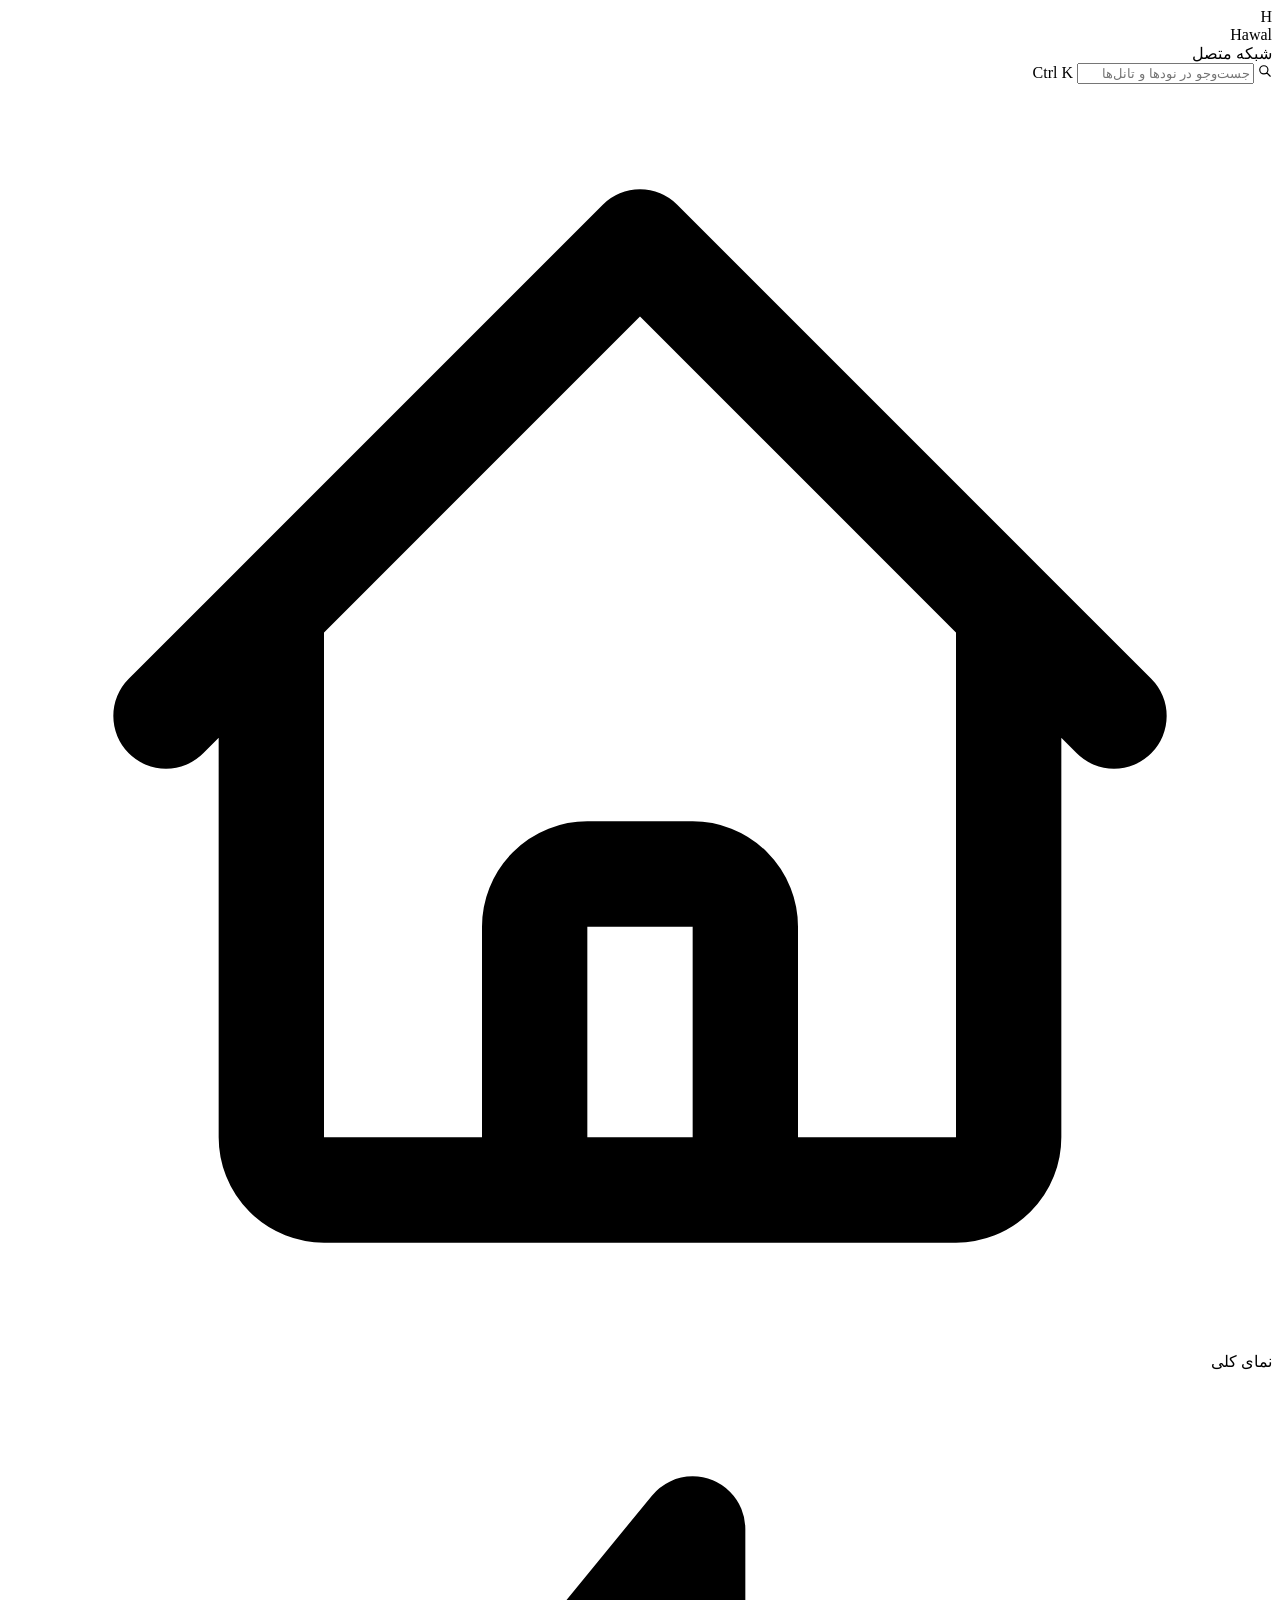
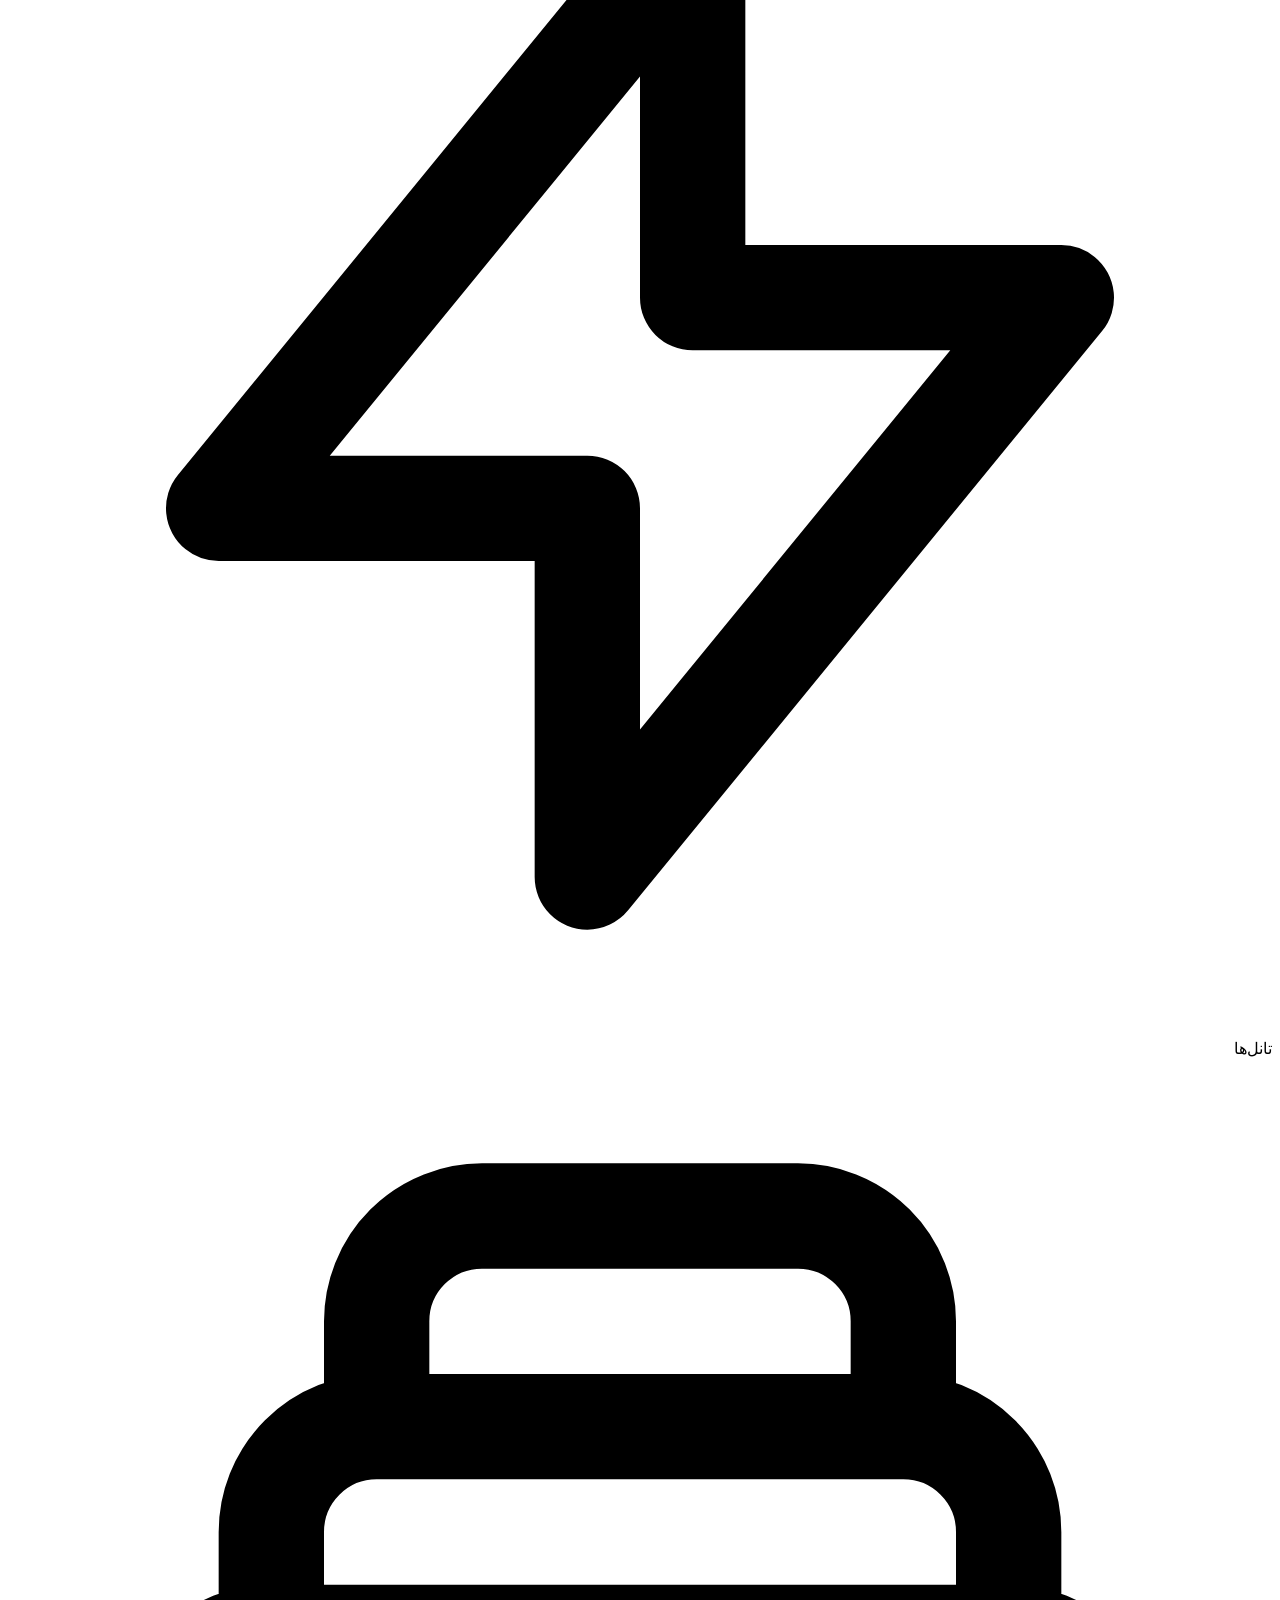
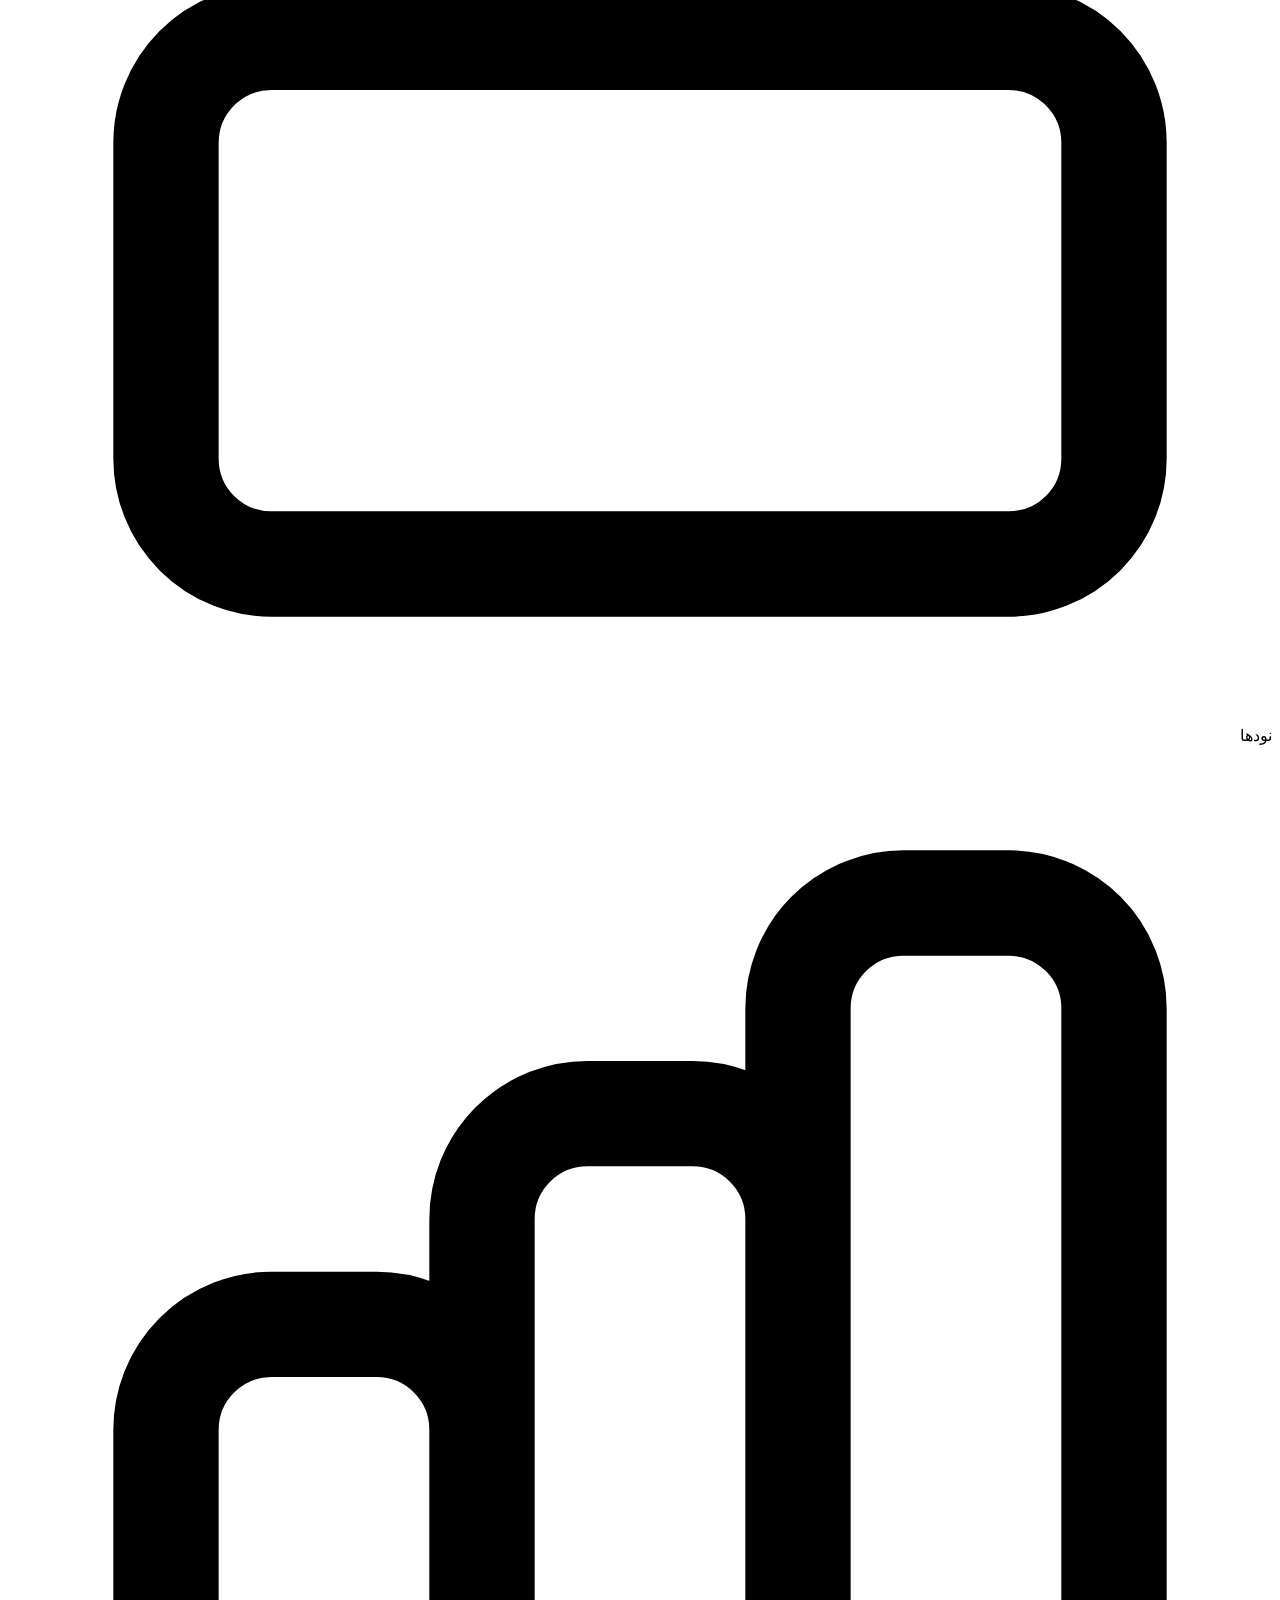
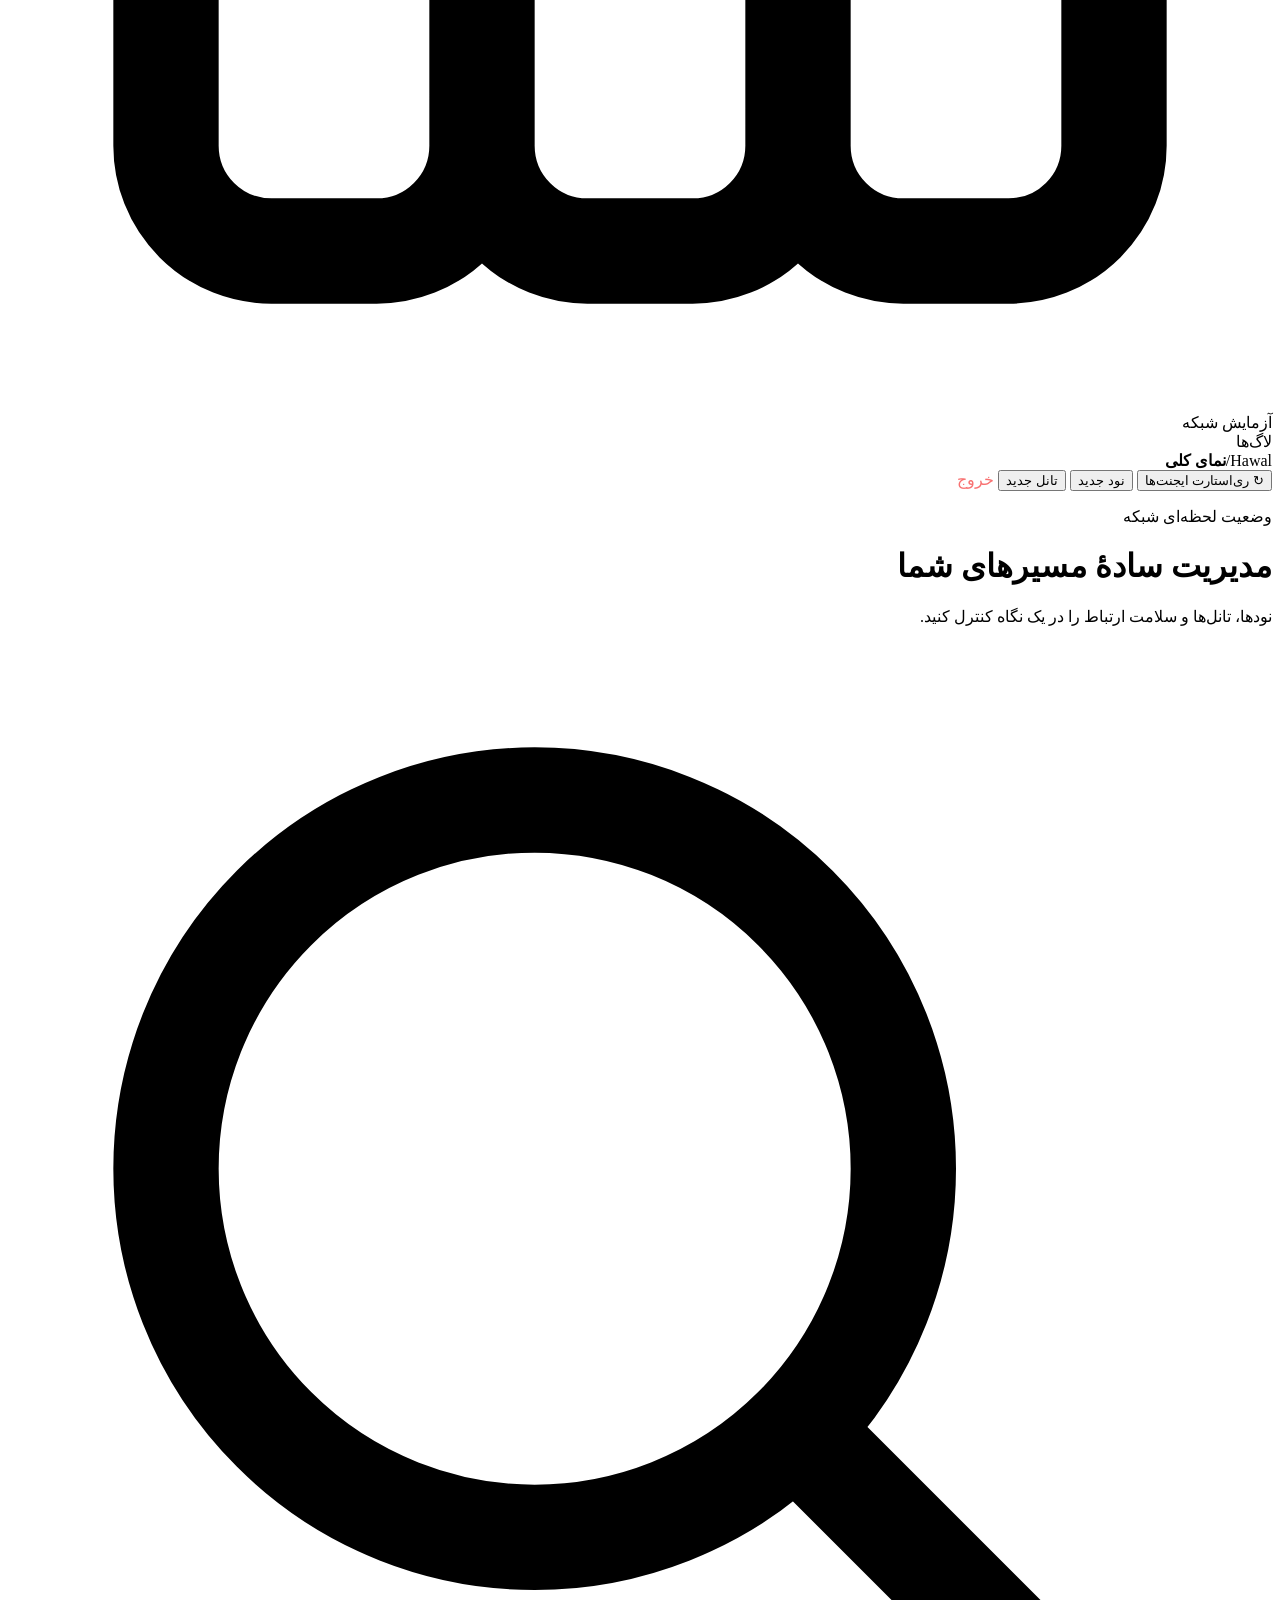
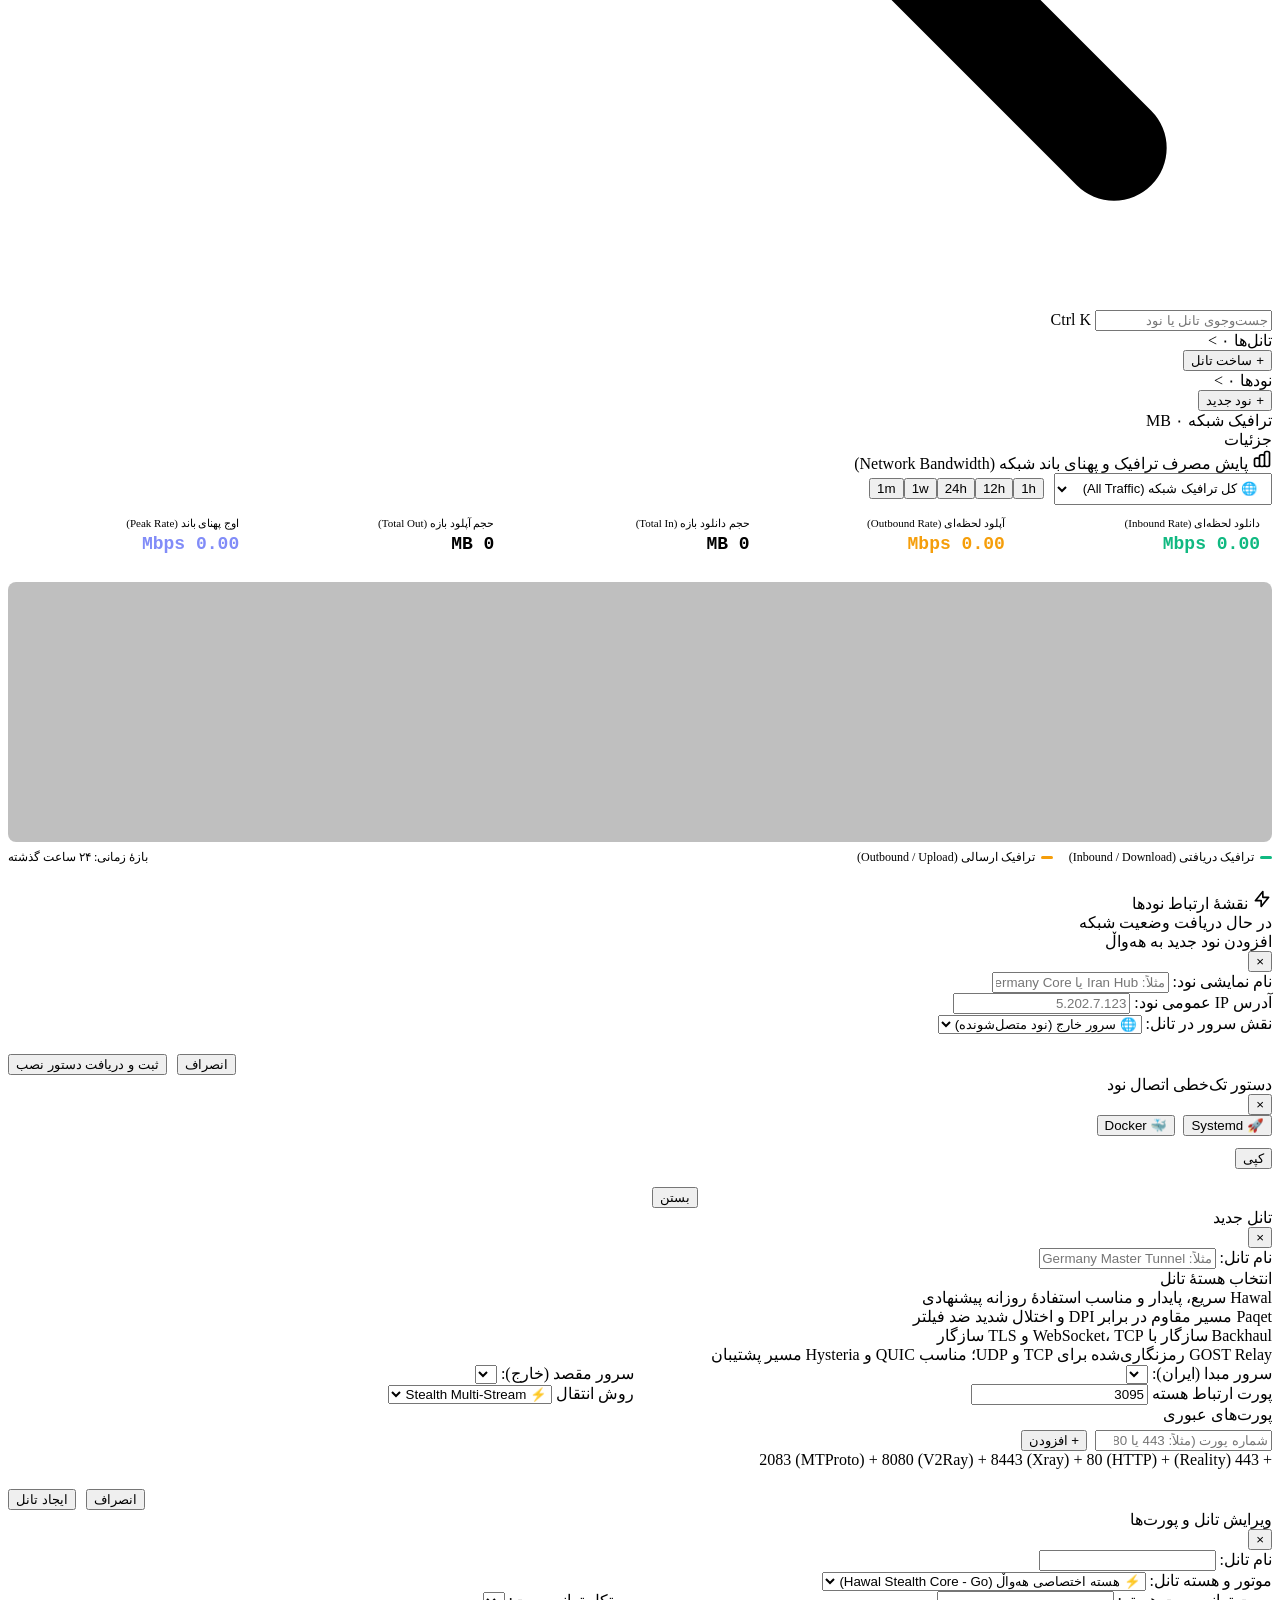
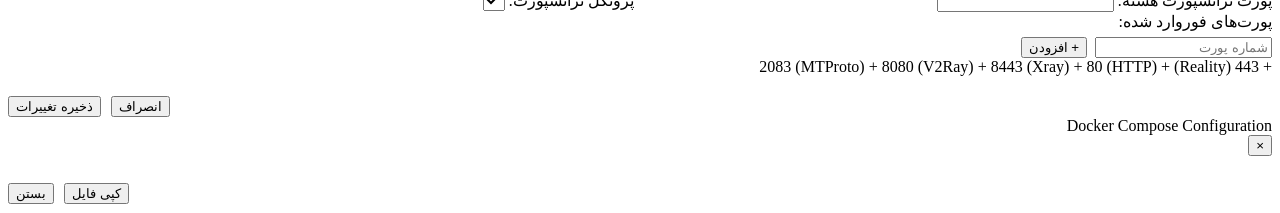
==== app/templates/index.html @ 7105697a "feat(dashboard, agent): real-time network bandwidth analytics and historical traffic charts" ====
<!DOCTYPE html>
<html lang="fa" dir="rtl">
<head>
  <meta charset="UTF-8">
  <meta name="viewport" content="width=device-width, initial-scale=1.0">
  <title>Hawal — مدیریت تانل</title>
  <link rel="stylesheet" href="/static/css/style.css?v=20260902-restart">
  <link rel="icon" href="data:image/svg+xml,<svg xmlns=%22http://www.w3.org/2000/svg%22 viewBox=%220 0 100 100%22><text y=%22.9em%22 font-size=%2290%22>⚡</text></svg>">
</head>
<body>
  <div class="app-container">
    
    <aside class="sidebar">
      <div class="cf-account-header" onclick="switchTab('dashboard')">
        <div class="hawal-mark">H</div>
        <div class="cf-account-info">
          <div class="cf-account-name">Hawal</div>
          <div class="cf-account-role"><span class="status-dot online"></span> شبکه متصل</div>
        </div>
      </div>

      <!-- Quick Search -->
      <div class="cf-search-box-sidebar">
        <div class="cf-search-input-wrapper">
          <svg width="14" height="14" fill="none" stroke="currentColor" viewBox="0 0 24 24"><path stroke-linecap="round" stroke-linejoin="round" stroke-width="2" d="M21 21l-6-6m2-5a7 7 0 11-14 0 7 7 0 0114 0z"></path></svg>
          <input type="text" id="sidebar-search-input" placeholder="جست‌وجو در نودها و تانل‌ها" oninput="handleQuickFilter(this.value)">
          <span class="cf-kbd-badge">Ctrl K</span>
        </div>
      </div>

      <!-- Navigation Tree -->
      <div class="cf-nav-group">
        <div class="cf-nav-item active" id="nav-dashboard" onclick="switchTab('dashboard')">
          <svg fill="none" stroke="currentColor" viewBox="0 0 24 24"><path stroke-linecap="round" stroke-linejoin="round" stroke-width="2" d="M3 12l2-2m0 0l7-7 7 7M5 10v10a1 1 0 001 1h3m10-11l2 2m-2-2v10a1 1 0 01-1 1h-3m-6 0a1 1 0 001-1v-4a1 1 0 011-1h2a1 1 0 011 1v4a1 1 0 001 1m-6 0h6"></path></svg>
          <span>نمای کلی</span>
        </div>

        <div class="cf-nav-item" id="nav-tunnels" onclick="switchTab('tunnels')">
          <svg fill="none" stroke="currentColor" viewBox="0 0 24 24"><path stroke-linecap="round" stroke-linejoin="round" stroke-width="2" d="M13 10V3L4 14h7v7l9-11h-7z"></path></svg>
          <span>تانل‌ها</span>
        </div>

        <div class="cf-nav-item" id="nav-nodes" onclick="switchTab('nodes')">
          <svg fill="none" stroke="currentColor" viewBox="0 0 24 24"><path stroke-linecap="round" stroke-linejoin="round" stroke-width="2" d="M19 11H5m14 0a2 2 0 012 2v6a2 2 0 01-2 2H5a2 2 0 01-2-2v-6a2 2 0 012-2m14 0V9a2 2 0 00-2-2M5 11V9a2 2 0 012-2m0 0V5a2 2 0 012-2h6a2 2 0 012 2v2M7 7h10"></path></svg>
          <span>نودها</span>
        </div>

        <div class="cf-nav-item" id="nav-ping" onclick="switchTab('ping')">
          <svg fill="none" stroke="currentColor" viewBox="0 0 24 24"><path stroke-linecap="round" stroke-linejoin="round" stroke-width="2" d="M9 19v-6a2 2 0 00-2-2H5a2 2 0 00-2 2v6a2 2 0 002 2h2a2 2 0 002-2zm0 0V9a2 2 0 012-2h2a2 2 0 012 2v10m-6 0a2 2 0 002 2h2a2 2 0 002-2m0 0V5a2 2 0 012-2h2a2 2 0 012 2v14a2 2 0 01-2 2h-2a2 2 0 01-2-2z"></path></svg>
          <span>آزمایش شبکه</span>
        </div>
        <div class="cf-nav-item" id="nav-logs" onclick="switchTab('logs'); loadLogs();">
          <span>لاگ‌ها</span>
        </div>
      </div>
    </aside>

    <!-- -----------------------------------------------------------
         MAIN CONTENT AREA
    ------------------------------------------------------------ -->
    <main class="main-content">
      
      <header class="cf-topbar">
        <div class="cf-topbar-left" id="cf-breadcrumbs">
          <span>Hawal</span><span>/</span><span style="color: var(--cf-text-primary); font-weight: 700;">نمای کلی</span>
        </div>

        <div class="cf-topbar-right">
          <button class="btn btn-secondary btn-sm" onclick="restartAllAgents()" title="ری‌استارت همهٔ ایجنت‌ها و تانل‌ها">↻ ری‌استارت ایجنت‌ها</button>
          <button class="btn btn-secondary btn-sm" onclick="openAddNodeModal()">نود جدید</button>
          <button class="btn btn-primary btn-sm" onclick="openAddTunnelModal()">تانل جدید</button>
          <a href="/logout" class="btn btn-secondary btn-sm" style="text-decoration: none; color: #f87171;" title="خروج از حساب">خروج</a>
        </div>
      </header>

      <div id="tab-dashboard" class="tab-content">
        <div class="cf-body-container">
          <div class="cf-hero-section">
            <div>
              <p class="eyebrow">وضعیت لحظه‌ای شبکه</p>
              <h1 class="cf-hero-title">مدیریت سادهٔ مسیرهای شما</h1>
              <p class="cf-hero-copy">نودها، تانل‌ها و سلامت ارتباط را در یک نگاه کنترل کنید.</p>
            </div>
            <div class="cf-main-search-container">
              <svg class="cf-search-icon-inside" fill="none" stroke="currentColor" viewBox="0 0 24 24"><path stroke-linecap="round" stroke-linejoin="round" stroke-width="2" d="M21 21l-6-6m2-5a7 7 0 11-14 0 7 7 0 0114 0z"></path></svg>
              <input type="text" class="cf-main-search-input" id="cf-home-search-input" placeholder="جست‌وجوی تانل یا نود" oninput="handleQuickFilter(this.value)">
              <span class="cf-kbd-badge cf-search-kbd-inside">Ctrl K</span>
            </div>
          </div>

          <div class="cf-columns-grid">
            
            <!-- Column 1: Tunnels -->
            <div class="cf-column-card">
              <div class="cf-column-header">
                <div class="cf-column-title-group">
                  <span>تانل‌ها</span>
                  <span class="cf-counter-badge" id="col-count-tunnels">۰</span>
                  <span class="cf-column-action-link" onclick="switchTab('tunnels')">&gt;</span>
                </div>
                <button class="btn btn-primary btn-sm" onclick="openAddTunnelModal()">+ ساخت تانل</button>
              </div>
              <div class="cf-asset-list" id="cf-col-tunnels-list">
                <!-- Dynamic Tunnel Rows -->
              </div>
            </div>

            <!-- Column 2: Nodes & Edges -->
            <div class="cf-column-card">
              <div class="cf-column-header">
                <div class="cf-column-title-group">
                  <span>نودها</span>
                  <span class="cf-counter-badge" id="col-count-nodes">۰</span>
                  <span class="cf-column-action-link" onclick="switchTab('nodes')">&gt;</span>
                </div>
                <button class="btn btn-secondary btn-sm" onclick="openAddNodeModal()">+ نود جدید</button>
              </div>
              <div class="cf-asset-list" id="cf-col-nodes-list">
                <!-- Dynamic Node Rows -->
              </div>
            </div>

            <!-- Column 3: Recents & Traffic Metrics -->
            <div class="cf-column-card">
              <div class="cf-column-header">
                <div class="cf-column-title-group">
                  <span>ترافیک شبکه</span>
                  <span class="cf-counter-badge" id="col-total-traffic">۰ MB</span>
                </div>
                <span class="cf-column-action-link" onclick="switchTab('ping')">جزئیات</span>
              </div>
              <div class="cf-asset-list" id="cf-col-analytics-list">
                <!-- Dynamic Analytics Rows -->
              </div>
            </div>

          <!-- Datacenter Bandwidth & Traffic Analytics -->
          <div class="cf-card" style="margin-bottom: 24px;">
            <div class="cf-card-header" style="flex-wrap: wrap; gap: 12px;">
              <div class="cf-card-title">
                <svg width="20" height="20" fill="none" stroke="currentColor" viewBox="0 0 24 24"><path stroke-linecap="round" stroke-linejoin="round" stroke-width="2" d="M9 19v-6a2 2 0 00-2-2H5a2 2 0 00-2 2v6a2 2 0 002 2h2a2 2 0 002-2zm0 0V9a2 2 0 012-2h2a2 2 0 012 2v10m-6 0a2 2 0 002 2h2a2 2 0 002-2m0 0V5a2 2 0 012-2h2a2 2 0 012 2v14a2 2 0 01-2 2h-2a2 2 0 01-2-2z"></path></svg>
                <span>پایش مصرف ترافیک و پهنای باند شبکه (Network Bandwidth)</span>
              </div>
              <div style="display: flex; gap: 8px; align-items: center; flex-wrap: wrap;">
                <!-- Target Filter -->
                <select id="traffic-target-select" class="form-control" style="width: auto; padding: 4px 10px; font-size: 13px; height: 32px;" onchange="loadBandwidthMetrics()">
                  <option value="all:all">🌐 کل ترافیک شبکه (All Traffic)</option>
                </select>
                <!-- Time Range Tabs -->
                <div class="btn-group" id="traffic-range-buttons" style="display: flex; background: var(--cf-bg-surface-2, rgba(255,255,255,0.06)); border-radius: 6px; padding: 2px;">
                  <button class="btn btn-sm btn-range" data-range="1h" onclick="changeBandwidthRange('1h')">1h</button>
                  <button class="btn btn-sm btn-range" data-range="12h" onclick="changeBandwidthRange('12h')">12h</button>
                  <button class="btn btn-sm btn-range active" data-range="24h" onclick="changeBandwidthRange('24h')">24h</button>
                  <button class="btn btn-sm btn-range" data-range="7d" onclick="changeBandwidthRange('7d')">1w</button>
                  <button class="btn btn-sm btn-range" data-range="30d" onclick="changeBandwidthRange('30d')">1m</button>
                </div>
              </div>
            </div>

            <!-- Metric Summary Stats Cards -->
            <div style="display: grid; grid-template-columns: repeat(auto-fit, minmax(160px, 1fr)); gap: 12px; margin-bottom: 16px;">
              <div class="metric-card" style="background: rgba(255, 255, 255, 0.03); border-radius: 8px; padding: 12px; border: 1px solid var(--cf-border);">
                <div style="font-size: 11px; color: var(--cf-text-muted);">دانلود لحظه‌ای (Inbound Rate)</div>
                <div id="stat-curr-rate-in" style="font-size: 18px; font-weight: 700; color: #10b981; font-family: 'JetBrains Mono', monospace; margin-top: 4px;">0.00 Mbps</div>
              </div>
              <div class="metric-card" style="background: rgba(255, 255, 255, 0.03); border-radius: 8px; padding: 12px; border: 1px solid var(--cf-border);">
                <div style="font-size: 11px; color: var(--cf-text-muted);">آپلود لحظه‌ای (Outbound Rate)</div>
                <div id="stat-curr-rate-out" style="font-size: 18px; font-weight: 700; color: #f59e0b; font-family: 'JetBrains Mono', monospace; margin-top: 4px;">0.00 Mbps</div>
              </div>
              <div class="metric-card" style="background: rgba(255, 255, 255, 0.03); border-radius: 8px; padding: 12px; border: 1px solid var(--cf-border);">
                <div style="font-size: 11px; color: var(--cf-text-muted);">حجم دانلود بازه (Total In)</div>
                <div id="stat-total-in" style="font-size: 18px; font-weight: 700; color: var(--cf-text-primary); font-family: 'JetBrains Mono', monospace; margin-top: 4px;">0 MB</div>
              </div>
              <div class="metric-card" style="background: rgba(255, 255, 255, 0.03); border-radius: 8px; padding: 12px; border: 1px solid var(--cf-border);">
                <div style="font-size: 11px; color: var(--cf-text-muted);">حجم آپلود بازه (Total Out)</div>
                <div id="stat-total-out" style="font-size: 18px; font-weight: 700; color: var(--cf-text-primary); font-family: 'JetBrains Mono', monospace; margin-top: 4px;">0 MB</div>
              </div>
              <div class="metric-card" style="background: rgba(255, 255, 255, 0.03); border-radius: 8px; padding: 12px; border: 1px solid var(--cf-border);">
                <div style="font-size: 11px; color: var(--cf-text-muted);">اوج پهنای باند (Peak Rate)</div>
                <div id="stat-peak-rate" style="font-size: 18px; font-weight: 700; color: #818cf8; font-family: 'JetBrains Mono', monospace; margin-top: 4px;">0.00 Mbps</div>
              </div>
            </div>

            <!-- Chart Canvas Container -->
            <div style="position: relative; width: 100%; height: 260px; background: rgba(0,0,0,0.25); border-radius: 8px; border: 1px solid var(--cf-border); padding: 8px 12px; box-sizing: border-box; overflow: hidden;">
              <canvas id="bandwidthCanvas" style="width: 100%; height: 100%; display: block;"></canvas>
              <div id="chartTooltip" style="position: absolute; display: none; background: rgba(15, 23, 42, 0.95); border: 1px solid #334155; border-radius: 6px; padding: 8px 12px; font-size: 11px; color: #f8fafc; pointer-events: none; z-index: 10; box-shadow: 0 4px 12px rgba(0,0,0,0.5); direction: ltr; font-family: 'JetBrains Mono', monospace;"></div>
            </div>
            <div style="display: flex; justify-content: space-between; align-items: center; margin-top: 8px; font-size: 12px; color: var(--cf-text-muted); flex-wrap: wrap; gap: 8px;">
              <div style="display: flex; gap: 16px;">
                <span style="display: flex; align-items: center; gap: 6px;"><span style="display: inline-block; width: 12px; height: 3px; background: #10b981; border-radius: 2px;"></span> ترافیک دریافتی (Inbound / Download)</span>
                <span style="display: flex; align-items: center; gap: 6px;"><span style="display: inline-block; width: 12px; height: 3px; background: #f59e0b; border-radius: 2px;"></span> ترافیک ارسالی (Outbound / Upload)</span>
              </div>
              <span id="chart-time-range-display">بازهٔ زمانی: ۲۴ ساعت گذشته</span>
            </div>
          </div>

          <div class="cf-card">
            <div class="cf-card-header">
              <div class="cf-card-title">
                <svg width="20" height="20" fill="none" stroke="currentColor" viewBox="0 0 24 24"><path stroke-linecap="round" stroke-linejoin="round" stroke-width="2" d="M13 10V3L4 14h7v7l9-11h-7z"></path></svg>
                <span>نقشهٔ ارتباط نودها</span>
              </div>
              <div class="network-chip" id="cf-rtt-indicator">در حال دریافت وضعیت شبکه</div>
            </div>
            <div class="topology-box" id="topology-container">
              <!-- Topology Diagram -->
            </div>
          </div>

        </div>
      </div>

      <!-- TAB: TUNNELS -->
      <div id="tab-tunnels" class="tab-content" style="display: none;">
        <div class="cf-body-container">
          <div class="cf-card">
            <div class="cf-card-header">
              <div class="cf-card-title">
                <svg width="20" height="20" fill="none" stroke="currentColor" viewBox="0 0 24 24"><path stroke-linecap="round" stroke-linejoin="round" stroke-width="2" d="M13 10V3L4 14h7v7l9-11h-7z"></path></svg>
                <span>Tunnels Management (مدیریت تانل‌ها و پورت‌ها)</span>
              </div>
              <button class="btn btn-primary btn-sm" onclick="openAddTunnelModal()">+ ساخت تانل جدید</button>
            </div>
            <div class="table-responsive">
              <table>
                <thead>
                  <tr>
                    <th>نام و هسته تانل</th>
                    <th>سرور مبدا (ایران)</th>
                    <th>سرور مقصد (خارج)</th>
                    <th>پورت هسته</th>
                    <th>پورت‌های فوروارد</th>
                    <th>حجم مصرفی (ترافیک زنده)</th>
                    <th>تست پینگ و سلامت</th>
                    <th>وضعیت</th>
                    <th>عملیات</th>
                  </tr>
                </thead>
                <tbody id="tunnels-table-body">
                  <!-- Dynamic Tunnels -->
                </tbody>
              </table>
            </div>
          </div>
        </div>
      </div>

      <!-- TAB: NODES -->
      <div id="tab-nodes" class="tab-content" style="display: none;">
        <div class="cf-body-container">
          <div class="cf-card">
            <div class="cf-card-header">
              <div class="cf-card-title">
                <svg width="20" height="20" fill="none" stroke="currentColor" viewBox="0 0 24 24"><path stroke-linecap="round" stroke-linejoin="round" stroke-width="2" d="M19 11H5m14 0a2 2 0 012 2v6a2 2 0 01-2 2H5a2 2 0 01-2-2v-6a2 2 0 012-2m14 0V9a2 2 0 00-2-2M5 11V9a2 2 0 012-2m0 0V5a2 2 0 012-2h6a2 2 0 012 2v2M7 7h10"></path></svg>
                <span>Nodes & Edge Servers (سرورهای متصل)</span>
              </div>
              <button class="btn btn-primary btn-sm" onclick="openAddNodeModal()">+ تعریف نود جدید</button>
            </div>
            <div class="table-responsive">
              <table>
                <thead>
                  <tr>
                    <th>نام نود</th>
                    <th>موقعیت و کشور</th>
                    <th>آدرس IP عمومی</th>
                    <th>وضعیت</th>
                    <th>مصرف CPU / RAM</th>
                    <th>دستور نصب تک‌خطی</th>
                    <th>عملیات</th>
                  </tr>
                </thead>
                <tbody id="nodes-table-body">
                  <!-- Dynamic Nodes -->
                </tbody>
              </table>
            </div>
          </div>
        </div>
      </div>

      <!-- TAB: PING & DIAGNOSTICS -->
      <div id="tab-ping" class="tab-content" style="display: none;">
        <div class="cf-body-container">
          <div class="cf-card">
            <div class="cf-card-header">
              <div class="cf-card-title">
                <svg width="20" height="20" fill="none" stroke="currentColor" viewBox="0 0 24 24"><path stroke-linecap="round" stroke-linejoin="round" stroke-width="2" d="M9 19v-6a2 2 0 00-2-2H5a2 2 0 00-2 2v6a2 2 0 002 2h2a2 2 0 002-2zm0 0V9a2 2 0 012-2h2a2 2 0 012 2v10m-6 0a2 2 0 002 2h2a2 2 0 002-2m0 0V5a2 2 0 012-2h2a2 2 0 012 2v14a2 2 0 01-2 2h-2a2 2 0 01-2-2z"></path></svg>
                <span>Diagnostics & Ping Suite</span>
              </div>
            </div>
            <div style="display: flex; gap: 16px; align-items: flex-end; flex-wrap: wrap;">
              <div class="form-group" style="flex: 1; min-width: 220px;">
                <label>انتخاب نود مقصد:</label>
                <select id="ping-target-select" class="form-control"></select>
              </div>
              <button class="btn btn-primary" onclick="triggerPingTest()" style="height: 40px; margin-bottom: 16px;">
                شروع تست پینگ و پکت‌لاس
              </button>
            </div>

            <div id="ping-result-container" style="display: none; margin-top: 14px;">
              <div class="topology-box" style="justify-content: space-around;">
                <div style="text-align: center;">
                  <div style="font-size: 11px; color: var(--cf-text-muted);">میانگین تاخیر (Avg RTT)</div>
                  <div id="ping-res-avg" style="font-size: 24px; font-weight: 800; color: var(--cf-orange); font-family: 'JetBrains Mono';">-</div>
                </div>
                <div style="text-align: center;">
                  <div style="font-size: 11px; color: var(--cf-text-muted);">کمترین تاخیر</div>
                  <div id="ping-res-min" style="font-size: 18px; font-weight: 700; color: var(--cf-text-secondary); font-family: 'JetBrains Mono';">-</div>
                </div>
                <div style="text-align: center;">
                  <div style="font-size: 11px; color: var(--cf-text-muted);">پکت‌لاس</div>
                  <div id="ping-res-loss" style="font-size: 24px; font-weight: 800; color: var(--cf-green); font-family: 'JetBrains Mono';">-</div>
                </div>
              </div>
            </div>
          </div>
        </div>
      </div>

      <!-- TAB: SETTINGS -->
      <div id="tab-logs" class="tab-content" style="display: none;">
        <div class="cf-body-container"><div class="cf-card">
          <div class="cf-card-header"><div class="cf-card-title"><span>لاگ نودها و تانل‌ها</span></div><div style="display:flex;gap:8px;"><button class="btn btn-secondary btn-sm" onclick="copyVisibleLogs()">کپی</button><button class="btn btn-danger btn-sm" onclick="clearVisibleLogs()">پاک‌سازی</button><button class="btn btn-secondary btn-sm" onclick="loadLogs()">↻ بروزرسانی</button></div></div>
          <div style="display:flex;gap:12px;flex-wrap:wrap;margin-bottom:16px;">
            <select id="logs-node" class="form-control" onchange="loadLogs()" style="max-width:260px;"></select>
            <select id="logs-source" class="form-control" onchange="loadLogs()" style="max-width:320px;"><option value="">همهٔ لاگ‌ها</option><option value="agent">لاگ Agent</option></select>
          </div>
          <div id="logs-meta" style="font-size:12px;color:var(--text-muted);margin-bottom:8px;"></div>
          <pre id="logs-output" class="cmd-box" style="min-height:420px;max-height:65vh;overflow:auto;white-space:pre-wrap;direction:ltr;text-align:left;"></pre>
        </div></div>
      </div>

      <!-- TAB: SETTINGS -->
      <div id="tab-settings" class="tab-content" style="display: none;">
        <div class="cf-body-container">
          <div class="cf-card">
            <div class="cf-card-header">
              <div class="cf-card-title">
                <svg width="20" height="20" fill="none" stroke="currentColor" viewBox="0 0 24 24"><path stroke-linecap="round" stroke-linejoin="round" stroke-width="2" d="M10.325 4.317c.426-1.756 2.924-1.756 3.35 0a1.724 1.724 0 002.573 1.066c1.543-.94 3.31.826 2.37 2.37a1.724 1.724 0 001.065 2.572c1.756.426 1.756 2.924 0 3.35a1.724 1.724 0 00-1.066 2.573c.94 1.543-.826 3.31-2.37 2.37a1.724 1.724 0 00-2.572 1.065c-.426 1.756-2.924 1.756-3.35 0a1.724 1.724 0 00-2.573-1.066c-1.543.94-3.31-.826-2.37-2.37a1.724 1.724 0 00-1.065-2.572c-1.756-.426-1.756-2.924 0-3.35a1.724 1.724 0 001.066-2.573c-.94-1.543.826-3.31 2.37-2.37.996.608 2.296.07 2.572-1.065z"></path><path stroke-linecap="round" stroke-linejoin="round" stroke-width="2" d="M15 12a3 3 0 11-6 0 3 3 0 016 0z"></path></svg>
                <span>Global Tunnel Configurations</span>
              </div>
            </div>
            <form id="form-settings" onsubmit="handleSaveSettings(event)">
              <div style="display: grid; grid-template-columns: repeat(auto-fit, minmax(220px, 1fr)); gap: 16px;">
                <div class="form-group">
                  <label>پورت وب پنل هه‌واڵ:</label>
                  <input type="number" id="setting-panel-port" class="form-control" value="9090" required>
                </div>
                <div class="form-group">
                  <label>آدرس عمومی پنل برای نصب نودها:</label>
                  <input type="url" id="setting-public-panel-url" class="form-control" placeholder="https://panel.example.com">
                </div>
                <div class="form-group">
                  <label>پروتکل پیش‌فرض تانل:</label>
                  <select id="setting-default-transport" class="form-control">
                    <option value="ws" selected>WebSocket</option>
                    <option value="tcp">TCP</option>
                    <option value="tcpmux">TCP Mux</option>
                    <option value="tls">TLS</option>
                  </select>
                </div>
                <div class="form-group">
                  <label>تعداد کانکشن MUX:</label>
                  <input type="number" id="setting-default-mux" class="form-control" value="8" required>
                </div>
                <div class="form-group">
                  <label>تنظیم خودکار MTU Clamping:</label>
                  <input type="number" id="setting-mtu-clamp" class="form-control" value="1360" required>
                </div>
              </div>
              <div style="display: flex; justify-content: flex-end; margin-top: 16px;">
                <button type="submit" class="btn btn-primary">ذخیره تغییرات</button>
              </div>
            </form>
          </div>
        </div>
      </div>

    </main>
  </div>

  <!-- MODAL: ADD NODE -->
  <div class="modal-overlay" id="modal-add-node">
    <div class="modal">
      <div class="modal-header">
        <div class="modal-title">افزودن نود جدید به هه‌واڵ</div>
        <button class="modal-close" onclick="closeModal('modal-add-node')">&times;</button>
      </div>
      <form id="form-add-node" onsubmit="handleAddNode(event)">
        <div class="form-group">
          <label>نام نمایشی نود:</label>
          <input type="text" id="node-name" class="form-control" placeholder="مثلاً: Iran Hub یا Germany Core" required>
        </div>
        <div class="form-group">
          <label>آدرس IP عمومی نود:</label>
          <input type="text" id="node-ip" class="form-control" placeholder="5.202.7.123" required>
        </div>
        <div class="form-group">
          <label>نقش سرور در تانل:</label>
          <select id="node-role" class="form-control">
            <option value="iran">🇮🇷 سرور ایران (مبدا یا لیسنر)</option>
            <option value="kharej" selected>🌐 سرور خارج (نود متصل‌شونده)</option>
          </select>
        </div>
        <div style="display: flex; justify-content: flex-end; gap: 10px; margin-top: 20px;">
          <button type="button" class="btn btn-secondary" onclick="closeModal('modal-add-node')">انصراف</button>
          <button type="submit" class="btn btn-primary">ثبت و دریافت دستور نصب</button>
        </div>
      </form>
    </div>
  </div>

  <!-- MODAL: INSTALL SCRIPT VIEWER -->
  <div class="modal-overlay" id="modal-install-code">
    <div class="modal" style="max-width: 620px;">
      <div class="modal-header">
        <div class="modal-title">دستور تک‌خطی اتصال نود</div>
        <button class="modal-close" onclick="closeModal('modal-install-code')">&times;</button>
      </div>
      <div style="display: flex; gap: 8px; margin-bottom: 12px;">
        <button class="btn btn-primary btn-sm" id="btn-mode-native" onclick="switchInstallerMode('native')">🚀 Systemd</button>
        <button class="btn btn-secondary btn-sm" id="btn-mode-docker" onclick="switchInstallerMode('docker')">🐳 Docker</button>
      </div>
      <div class="cmd-box">
        <code id="install-command-text"></code>
        <button class="btn btn-primary btn-sm" onclick="copyInstallCmd()">کپی</button>
      </div>
      <div style="display: flex; justify-content: flex-end; margin-top: 18px;">
        <button class="btn btn-secondary" onclick="closeModal('modal-install-code')">بستن</button>
      </div>
    </div>
  </div>

  <!-- MODAL: ADD TUNNEL -->
  <div class="modal-overlay" id="modal-add-tunnel">
    <div class="modal">
      <div class="modal-header">
        <div class="modal-title">تانل جدید</div>
        <button class="modal-close" onclick="closeModal('modal-add-tunnel')">&times;</button>
      </div>
      <form id="form-add-tunnel" onsubmit="handleAddTunnel(event)">
        <div class="form-group">
          <label>نام تانل:</label>
          <input type="text" id="tunnel-name" class="form-control" placeholder="مثلاً: Iran-Germany Master Tunnel" required>
        </div>

        <div class="form-group">
          <label>انتخاب هستهٔ تانل</label>
          <div class="engine-selector-grid">
            <div class="engine-card active" id="card-engine-hawal" onclick="selectEngine('hawal')">
              <span class="engine-title">Hawal</span>
              <span class="engine-desc">سریع، پایدار و مناسب استفادهٔ روزانه</span>
              <span class="engine-meta">پیشنهادی</span>
            </div>
            <div class="engine-card" id="card-engine-paqet" onclick="selectEngine('paqet')">
              <span class="engine-title">Paqet</span>
              <span class="engine-desc">مسیر مقاوم در برابر DPI و اختلال شدید</span>
              <span class="engine-meta">ضد فیلتر</span>
            </div>
            <div class="engine-card" id="card-engine-backhaul" onclick="selectEngine('backhaul')">
              <span class="engine-title">Backhaul</span>
              <span class="engine-desc">سازگار با WebSocket، TCP و TLS</span>
              <span class="engine-meta">سازگار</span>
            </div>
            <div class="engine-card" id="card-engine-gost" onclick="selectEngine('gost')">
              <span class="engine-title">GOST</span>
              <span class="engine-desc">Relay رمزنگاری‌شده برای TCP و UDP؛ مناسب QUIC و Hysteria</span>
              <span class="engine-meta">مسیر پشتیبان</span>
            </div>
          </div>
          <input type="hidden" id="tunnel-core-type" value="hawal">
        </div>

        <div style="display: grid; grid-template-columns: 1fr 1fr; gap: 12px;">
          <div class="form-group">
            <label>سرور مبدا (ایران):</label>
            <select id="tunnel-server-node" class="form-control" required></select>
          </div>
          <div class="form-group">
            <label>سرور مقصد (خارج):</label>
            <select id="tunnel-client-node" class="form-control" required></select>
          </div>
        </div>

        <div style="display: grid; grid-template-columns: 1fr 1fr; gap: 12px;">
          <div class="form-group">
            <label>پورت ارتباط هسته</label>
            <input type="number" id="tunnel-core-port" class="form-control" value="3095" required>
          </div>
          <div class="form-group">
            <label>روش انتقال</label>
            <select id="tunnel-transport" class="form-control">
              <option value="stealth" selected>⚡ Stealth Multi-Stream</option>
            </select>
          </div>
        </div>

        <div class="form-group">
          <label>پورت‌های عبوری</label>
          <div class="port-chip-container" id="port-chip-list"></div>

          <div style="display: flex; gap: 8px; margin-top: 6px;">
            <input type="number" id="custom-port-input" class="form-control" placeholder="شماره پورت (مثلاً: 443 یا 8080)" onkeydown="if(event.key==='Enter'){event.preventDefault();addPortChip(this.value);this.value='';}">
            <button type="button" class="btn btn-secondary" onclick="addPortChip(document.getElementById('custom-port-input').value); document.getElementById('custom-port-input').value='';" style="white-space: nowrap;">
              + افزودن
            </button>
          </div>

          <div class="preset-chip-list">
            <span class="preset-chip" onclick="addPortChip(443)">+ 443 (Reality)</span>
            <span class="preset-chip" onclick="addPortChip(2083)">+ 2083 (MTProto)</span>
            <span class="preset-chip" onclick="addPortChip(8080)">+ 8080 (V2Ray)</span>
            <span class="preset-chip" onclick="addPortChip(8443)">+ 8443 (Xray)</span>
            <span class="preset-chip" onclick="addPortChip(80)">+ 80 (HTTP)</span>
          </div>
        </div>

        <div style="display: flex; justify-content: flex-end; gap: 10px; margin-top: 20px;">
          <button type="button" class="btn btn-secondary" onclick="closeModal('modal-add-tunnel')">انصراف</button>
          <button type="submit" class="btn btn-primary">ایجاد تانل</button>
        </div>
      </form>
    </div>
  </div>

  <!-- MODAL: EDIT TUNNEL -->
  <div class="modal-overlay" id="modal-edit-tunnel">
    <div class="modal">
      <div class="modal-header">
        <div class="modal-title">ویرایش تانل و پورت‌ها</div>
        <button class="modal-close" onclick="closeModal('modal-edit-tunnel')">&times;</button>
      </div>
      <form id="form-edit-tunnel" onsubmit="handleSaveEditTunnel(event)">
        <input type="hidden" id="edit-tunnel-id">

        <div class="form-group">
          <label>نام تانل:</label>
          <input type="text" id="edit-tunnel-name" class="form-control" required>
        </div>

        <div class="form-group">
          <label>موتور و هسته تانل:</label>
          <select id="edit-tunnel-core-type" class="form-control" onchange="handleEditCoreTypeChange()">
            <option value="hawal">⚡ هسته اختصاصی هه‌واڵ (Hawal Stealth Core - Go)</option>
            <option value="paqet">🛡️ هسته ضد فیلتر پکت (Paqet Raw Packet + KCP)</option>
            <option value="backhaul">🚀 هسته بکهول (Backhaul Multiplex)</option>
            <option value="gost">👻 هسته GOST v3 (Encrypted Relay)</option>
          </select>
        </div>

        <div style="display: grid; grid-template-columns: 1fr 1fr; gap: 12px;">
          <div class="form-group">
            <label>پورت ترانسپورت هسته:</label>
            <input type="number" id="edit-tunnel-core-port" class="form-control" required>
          </div>
          <div class="form-group">
            <label>پروتکل ترانسپورت:</label>
            <select id="edit-tunnel-transport" class="form-control"></select>
          </div>
        </div>

        <div class="form-group">
          <label>پورت‌های فوروارد شده:</label>
          <div class="port-chip-container" id="edit-port-chip-list"></div>

          <div style="display: flex; gap: 8px; margin-top: 6px;">
            <input type="number" id="edit-custom-port-input" class="form-control" placeholder="شماره پورت" onkeydown="if(event.key==='Enter'){event.preventDefault();addEditPortChip(this.value);this.value='';}">
            <button type="button" class="btn btn-secondary" onclick="addEditPortChip(document.getElementById('edit-custom-port-input').value); document.getElementById('edit-custom-port-input').value='';" style="white-space: nowrap;">
              + افزودن
            </button>
          </div>

          <div class="preset-chip-list">
            <span class="preset-chip" onclick="addEditPortChip(443)">+ 443 (Reality)</span>
            <span class="preset-chip" onclick="addEditPortChip(2083)">+ 2083 (MTProto)</span>
            <span class="preset-chip" onclick="addEditPortChip(8080)">+ 8080 (V2Ray)</span>
            <span class="preset-chip" onclick="addEditPortChip(8443)">+ 8443 (Xray)</span>
            <span class="preset-chip" onclick="addEditPortChip(80)">+ 80 (HTTP)</span>
          </div>
        </div>

        <div style="display: flex; justify-content: flex-end; gap: 10px; margin-top: 20px;">
          <button type="button" class="btn btn-secondary" onclick="closeModal('modal-edit-tunnel')">انصراف</button>
          <button type="submit" class="btn btn-primary">ذخیره تغییرات</button>
        </div>
      </form>
    </div>
  </div>

  <!-- MODAL: DOCKER COMPOSE -->
  <div class="modal-overlay" id="modal-tunnel-docker">
    <div class="modal">
      <div class="modal-header">
        <div class="modal-title">Docker Compose Configuration</div>
        <button class="modal-close" onclick="closeModal('modal-tunnel-docker')">&times;</button>
      </div>
      <div class="cmd-box">
        <pre id="docker-compose-text" style="color: var(--cf-orange); font-size: 11px; max-height: 200px; overflow-y: auto;"></pre>
      </div>
      <div style="display: flex; justify-content: flex-end; gap: 10px; margin-top: 16px;">
        <button class="btn btn-primary btn-sm" onclick="copyDockerCompose()">کپی فایل</button>
        <button class="btn btn-secondary btn-sm" onclick="closeModal('modal-tunnel-docker')">بستن</button>
      </div>
    </div>
  </div>

  <!-- FLOATING TOASTS -->
  <div id="toast-container"></div>

  <script src="/static/js/app.js?v=20260902-logactions"></script>
</body>
</html>
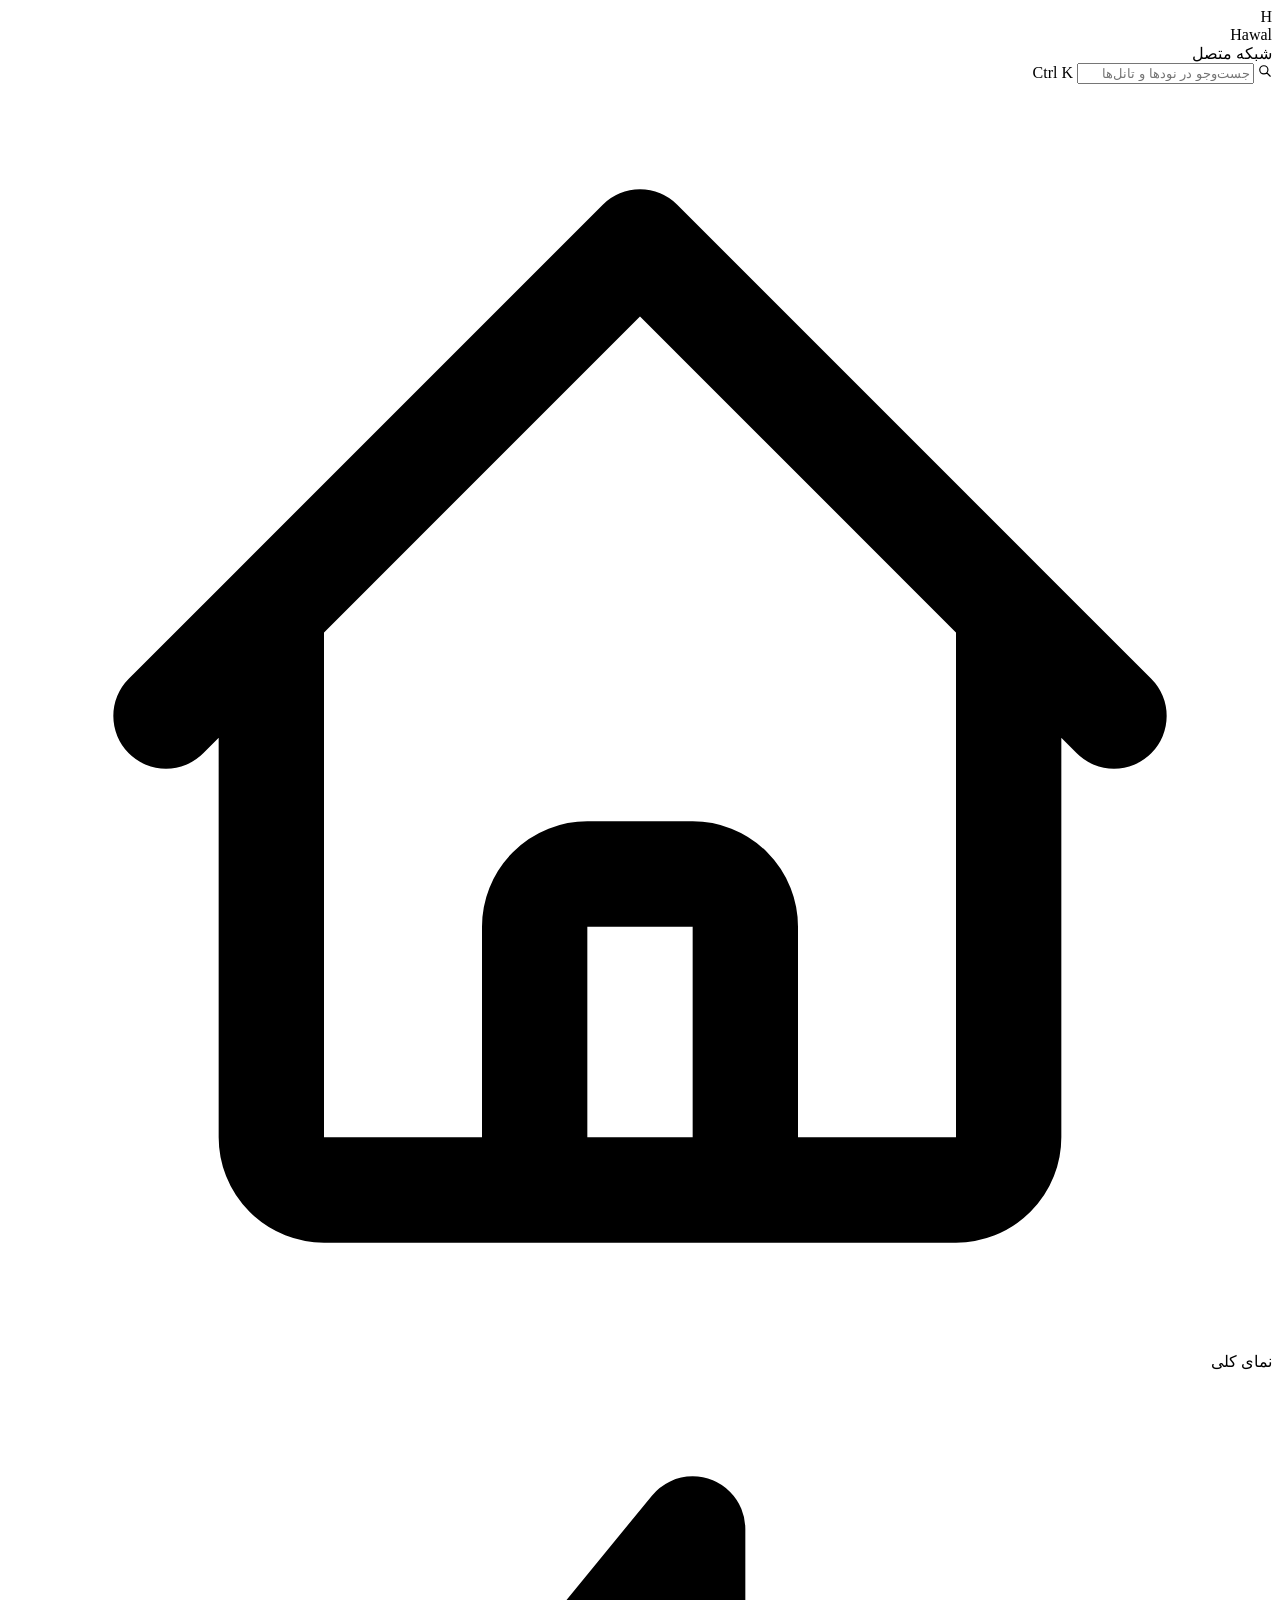
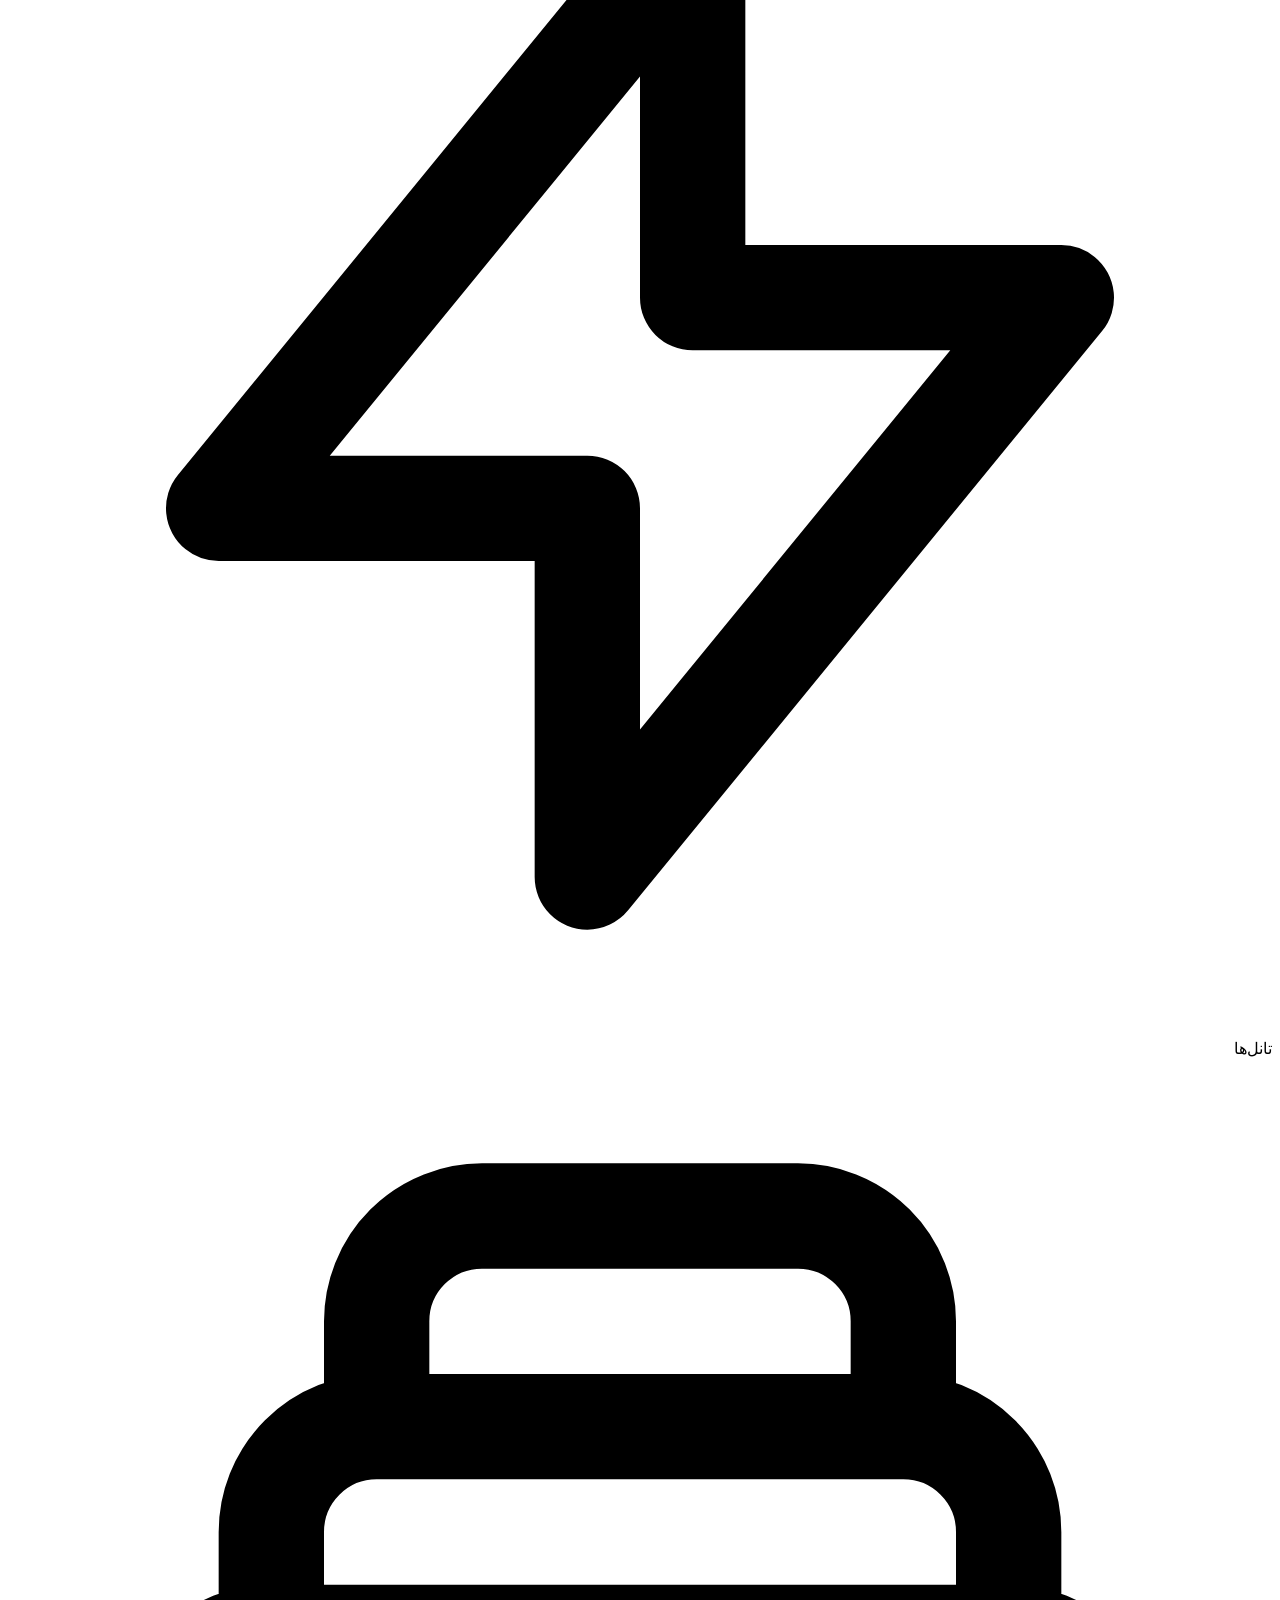
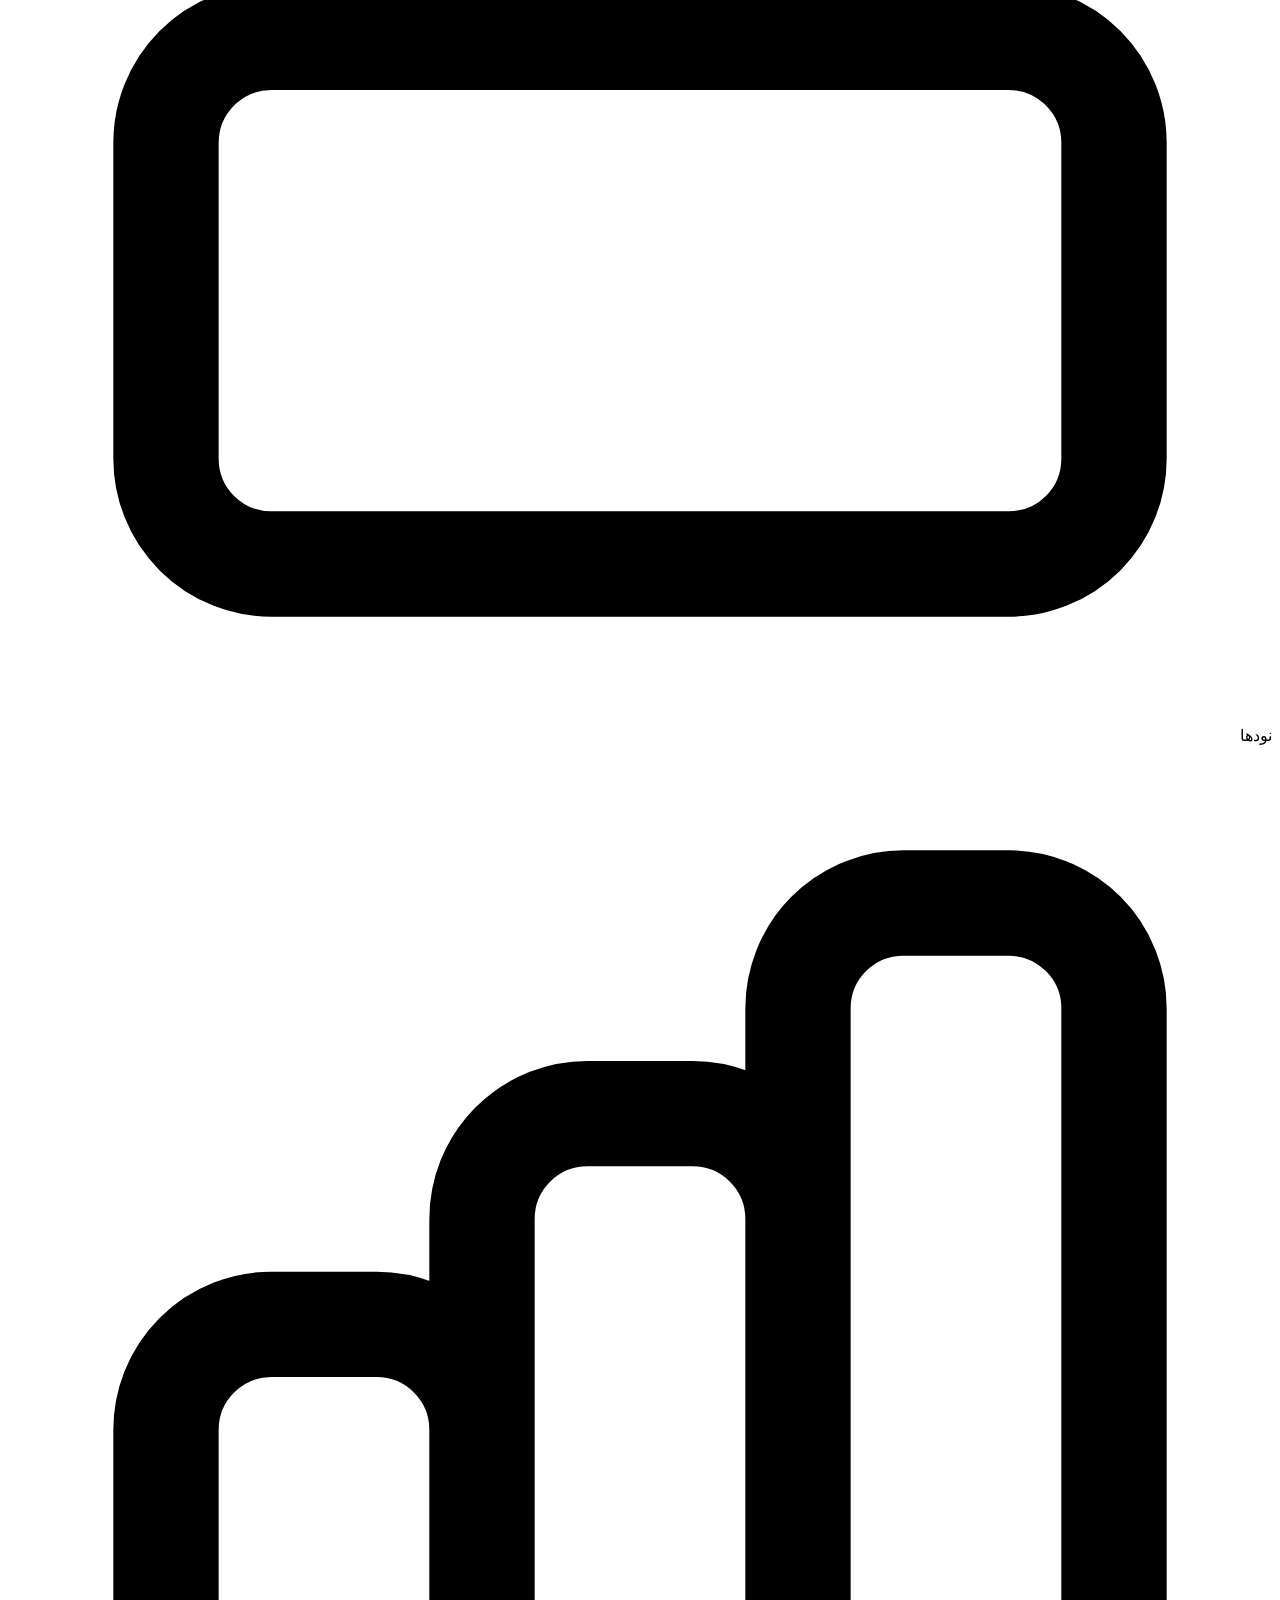
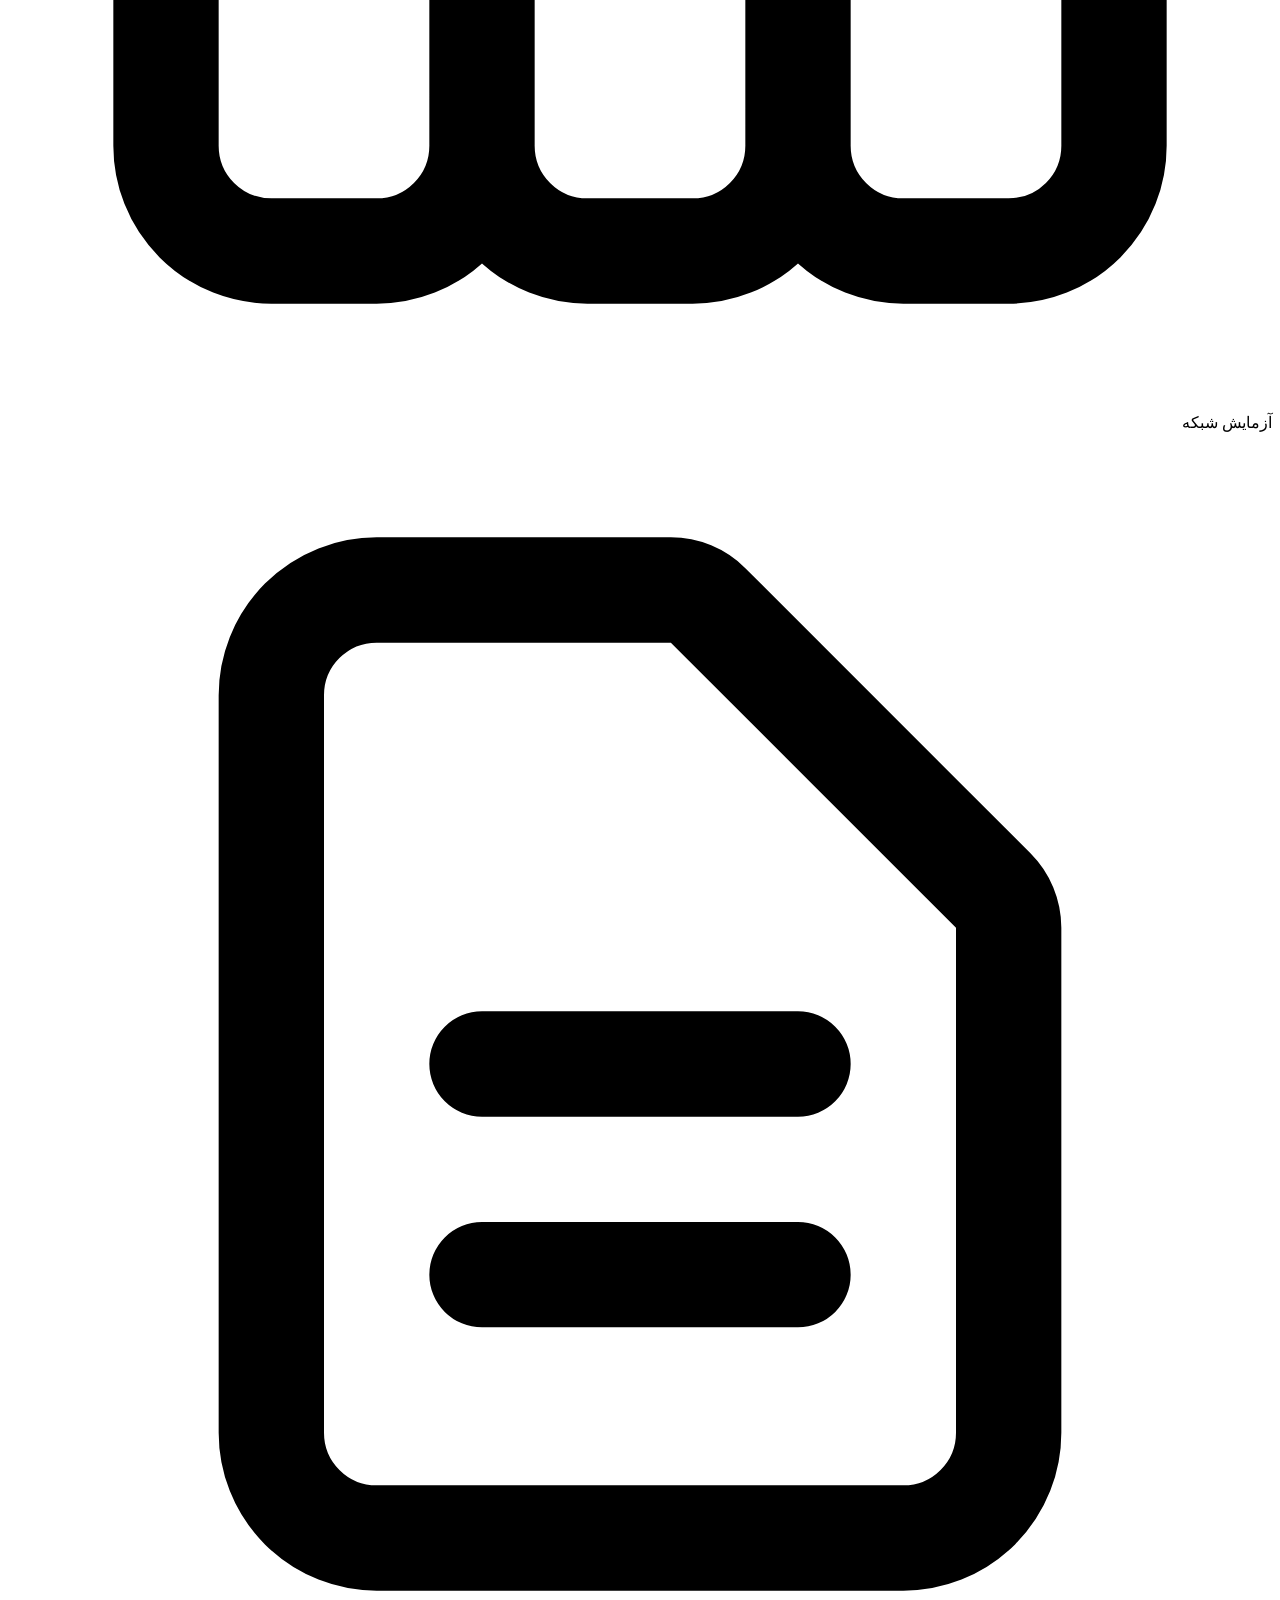
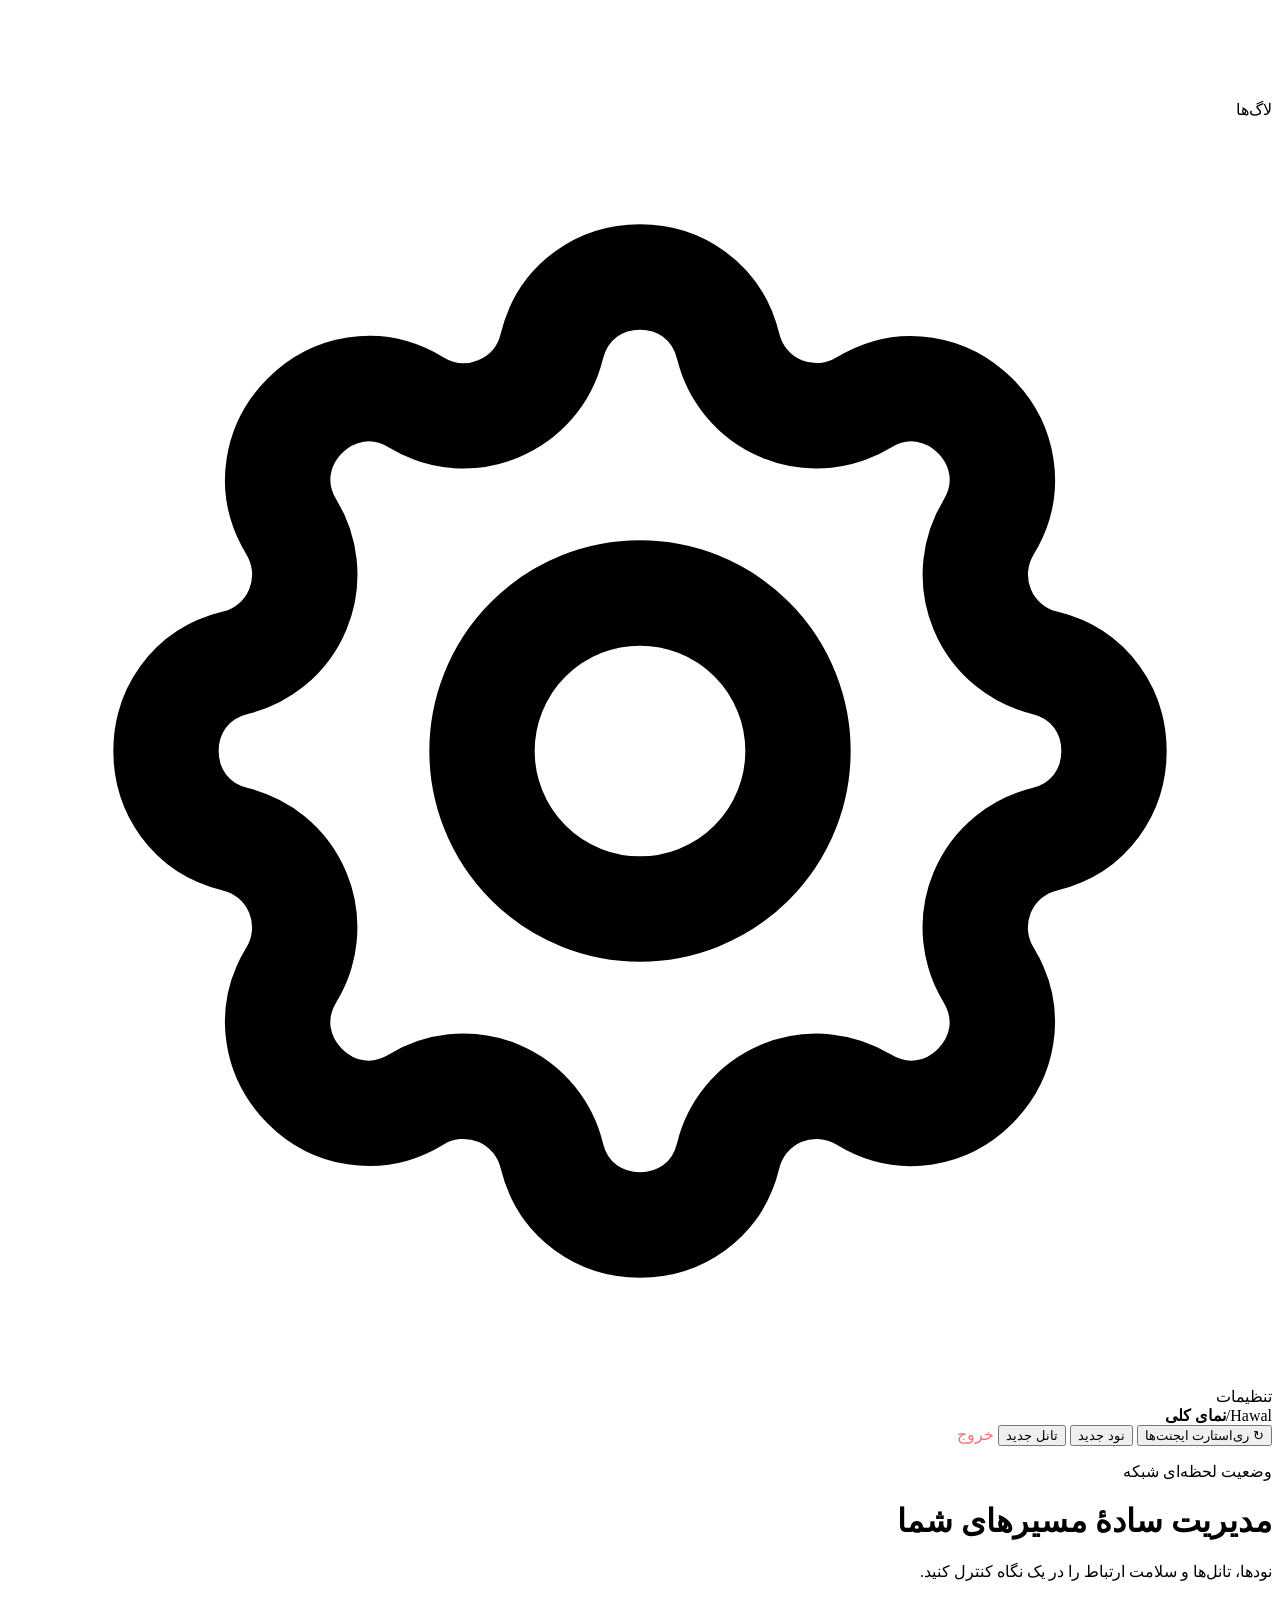
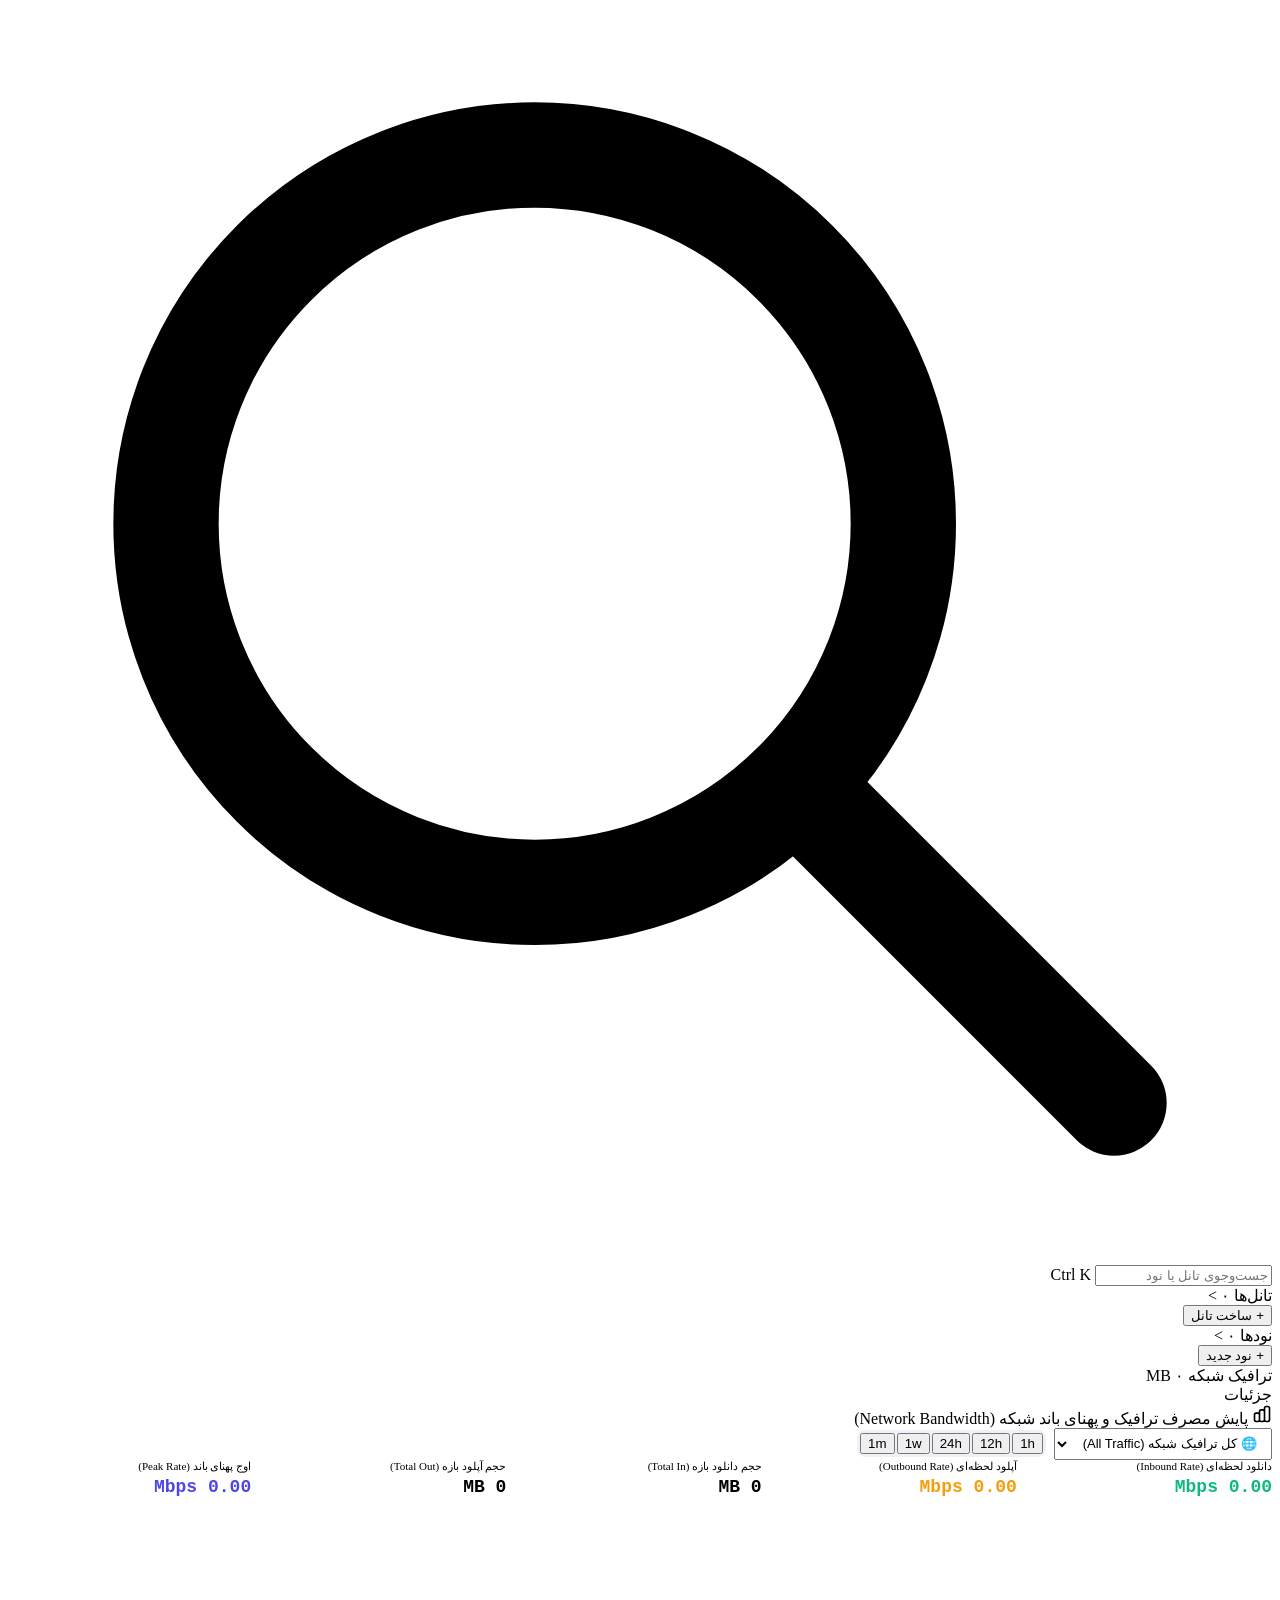
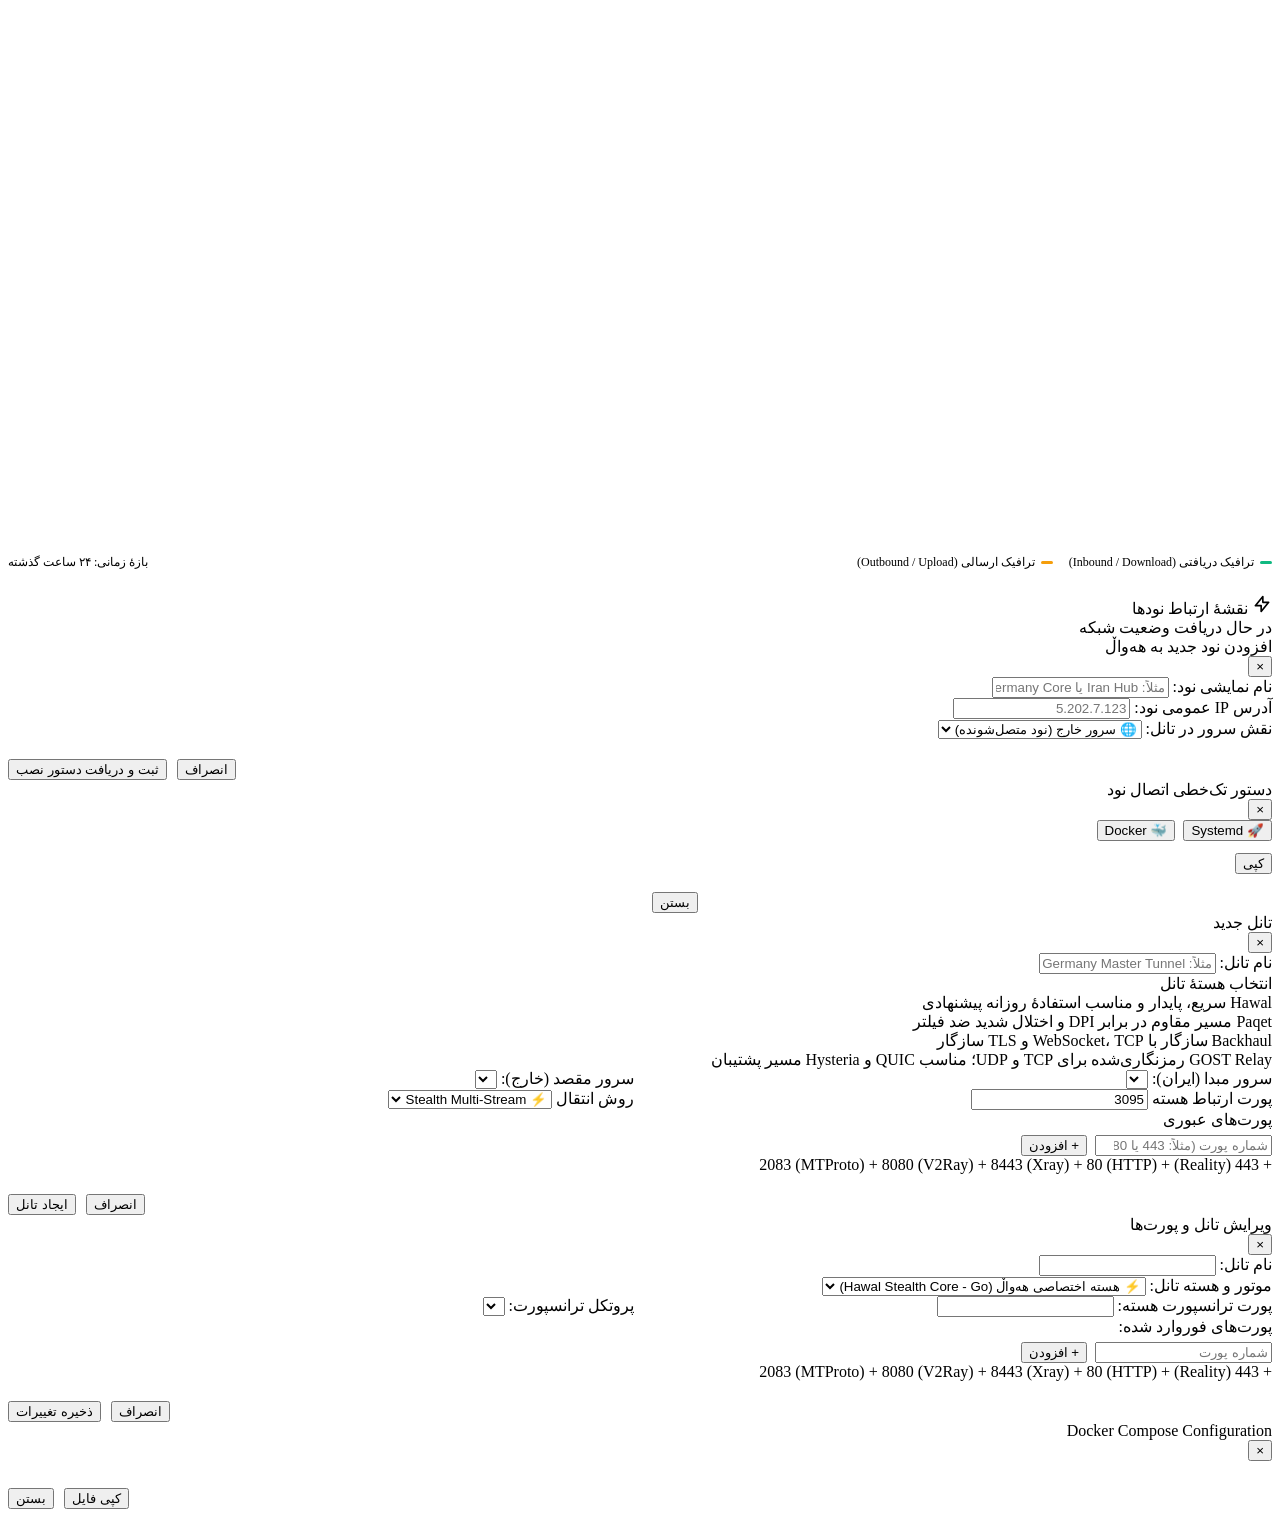
==== commit a0cbb401: "fix(dashboard, ui): resolve DOM nesting bug, implement SPA URL routing, and harmonize design" ====
--- a/app/templates/index.html
+++ b/app/templates/index.html
@@ -50,7 +50,13 @@
           <span>آزمایش شبکه</span>
         </div>
         <div class="cf-nav-item" id="nav-logs" onclick="switchTab('logs'); loadLogs();">
+          <svg fill="none" stroke="currentColor" viewBox="0 0 24 24"><path stroke-linecap="round" stroke-linejoin="round" stroke-width="2" d="M9 12h6m-6 4h6m2 5H7a2 2 0 01-2-2V5a2 2 0 012-2h5.586a1 1 0 01.707.293l5.414 5.414a1 1 0 01.293.707V19a2 2 0 01-2 2z"></path></svg>
           <span>لاگ‌ها</span>
+        </div>
+
+        <div class="cf-nav-item" id="nav-settings" onclick="switchTab('settings')">
+          <svg fill="none" stroke="currentColor" viewBox="0 0 24 24"><path stroke-linecap="round" stroke-linejoin="round" stroke-width="2" d="M10.325 4.317c.426-1.756 2.924-1.756 3.35 0a1.724 1.724 0 002.573 1.066c1.543-.94 3.31.826 2.37 2.37a1.724 1.724 0 001.065 2.572c1.756.426 1.756 2.924 0 3.35a1.724 1.724 0 00-1.066 2.573c.94 1.543-.826 3.31-2.37 2.37a1.724 1.724 0 00-2.572 1.065c-.426 1.756-2.924 1.756-3.35 0a1.724 1.724 0 00-2.573-1.066c-1.543.94-3.31-.826-2.37-2.37a1.724 1.724 0 00-1.065-2.572c-1.756-.426-1.756-2.924 0-3.35a1.724 1.724 0 001.066-2.573c-.94-1.543.826-3.31 2.37-2.37.996.608 2.296.07 2.572-1.065z"></path><path stroke-linecap="round" stroke-linejoin="round" stroke-width="2" d="M15 12a3 3 0 11-6 0 3 3 0 016 0z"></path></svg>
+          <span>تنظیمات</span>
         </div>
       </div>
     </aside>
@@ -133,6 +139,7 @@
                 <!-- Dynamic Analytics Rows -->
               </div>
             </div>
+          </div>
 
           <!-- Datacenter Bandwidth & Traffic Analytics -->
           <div class="cf-card" style="margin-bottom: 24px;">
@@ -147,7 +154,7 @@
                   <option value="all:all">🌐 کل ترافیک شبکه (All Traffic)</option>
                 </select>
                 <!-- Time Range Tabs -->
-                <div class="btn-group" id="traffic-range-buttons" style="display: flex; background: var(--cf-bg-surface-2, rgba(255,255,255,0.06)); border-radius: 6px; padding: 2px;">
+                <div class="btn-group" id="traffic-range-buttons" style="display: flex; background: #eef1f8; border-radius: 8px; padding: 3px; gap: 2px;">
                   <button class="btn btn-sm btn-range" data-range="1h" onclick="changeBandwidthRange('1h')">1h</button>
                   <button class="btn btn-sm btn-range" data-range="12h" onclick="changeBandwidthRange('12h')">12h</button>
                   <button class="btn btn-sm btn-range active" data-range="24h" onclick="changeBandwidthRange('24h')">24h</button>
@@ -159,34 +166,34 @@
 
             <!-- Metric Summary Stats Cards -->
             <div style="display: grid; grid-template-columns: repeat(auto-fit, minmax(160px, 1fr)); gap: 12px; margin-bottom: 16px;">
-              <div class="metric-card" style="background: rgba(255, 255, 255, 0.03); border-radius: 8px; padding: 12px; border: 1px solid var(--cf-border);">
+              <div class="metric-card">
                 <div style="font-size: 11px; color: var(--cf-text-muted);">دانلود لحظه‌ای (Inbound Rate)</div>
                 <div id="stat-curr-rate-in" style="font-size: 18px; font-weight: 700; color: #10b981; font-family: 'JetBrains Mono', monospace; margin-top: 4px;">0.00 Mbps</div>
               </div>
-              <div class="metric-card" style="background: rgba(255, 255, 255, 0.03); border-radius: 8px; padding: 12px; border: 1px solid var(--cf-border);">
+              <div class="metric-card">
                 <div style="font-size: 11px; color: var(--cf-text-muted);">آپلود لحظه‌ای (Outbound Rate)</div>
                 <div id="stat-curr-rate-out" style="font-size: 18px; font-weight: 700; color: #f59e0b; font-family: 'JetBrains Mono', monospace; margin-top: 4px;">0.00 Mbps</div>
               </div>
-              <div class="metric-card" style="background: rgba(255, 255, 255, 0.03); border-radius: 8px; padding: 12px; border: 1px solid var(--cf-border);">
+              <div class="metric-card">
                 <div style="font-size: 11px; color: var(--cf-text-muted);">حجم دانلود بازه (Total In)</div>
                 <div id="stat-total-in" style="font-size: 18px; font-weight: 700; color: var(--cf-text-primary); font-family: 'JetBrains Mono', monospace; margin-top: 4px;">0 MB</div>
               </div>
-              <div class="metric-card" style="background: rgba(255, 255, 255, 0.03); border-radius: 8px; padding: 12px; border: 1px solid var(--cf-border);">
+              <div class="metric-card">
                 <div style="font-size: 11px; color: var(--cf-text-muted);">حجم آپلود بازه (Total Out)</div>
                 <div id="stat-total-out" style="font-size: 18px; font-weight: 700; color: var(--cf-text-primary); font-family: 'JetBrains Mono', monospace; margin-top: 4px;">0 MB</div>
               </div>
-              <div class="metric-card" style="background: rgba(255, 255, 255, 0.03); border-radius: 8px; padding: 12px; border: 1px solid var(--cf-border);">
+              <div class="metric-card">
                 <div style="font-size: 11px; color: var(--cf-text-muted);">اوج پهنای باند (Peak Rate)</div>
-                <div id="stat-peak-rate" style="font-size: 18px; font-weight: 700; color: #818cf8; font-family: 'JetBrains Mono', monospace; margin-top: 4px;">0.00 Mbps</div>
+                <div id="stat-peak-rate" style="font-size: 18px; font-weight: 700; color: #4f46e5; font-family: 'JetBrains Mono', monospace; margin-top: 4px;">0.00 Mbps</div>
               </div>
             </div>
 
             <!-- Chart Canvas Container -->
-            <div style="position: relative; width: 100%; height: 260px; background: rgba(0,0,0,0.25); border-radius: 8px; border: 1px solid var(--cf-border); padding: 8px 12px; box-sizing: border-box; overflow: hidden;">
+            <div class="bandwidth-chart-wrapper">
               <canvas id="bandwidthCanvas" style="width: 100%; height: 100%; display: block;"></canvas>
-              <div id="chartTooltip" style="position: absolute; display: none; background: rgba(15, 23, 42, 0.95); border: 1px solid #334155; border-radius: 6px; padding: 8px 12px; font-size: 11px; color: #f8fafc; pointer-events: none; z-index: 10; box-shadow: 0 4px 12px rgba(0,0,0,0.5); direction: ltr; font-family: 'JetBrains Mono', monospace;"></div>
-            </div>
-            <div style="display: flex; justify-content: space-between; align-items: center; margin-top: 8px; font-size: 12px; color: var(--cf-text-muted); flex-wrap: wrap; gap: 8px;">
+              <div id="chartTooltip"></div>
+            </div>
+            <div style="display: flex; justify-content: space-between; align-items: center; margin-top: 10px; font-size: 12px; color: var(--cf-text-muted); flex-wrap: wrap; gap: 8px;">
               <div style="display: flex; gap: 16px;">
                 <span style="display: flex; align-items: center; gap: 6px;"><span style="display: inline-block; width: 12px; height: 3px; background: #10b981; border-radius: 2px;"></span> ترافیک دریافتی (Inbound / Download)</span>
                 <span style="display: flex; align-items: center; gap: 6px;"><span style="display: inline-block; width: 12px; height: 3px; background: #f59e0b; border-radius: 2px;"></span> ترافیک ارسالی (Outbound / Upload)</span>
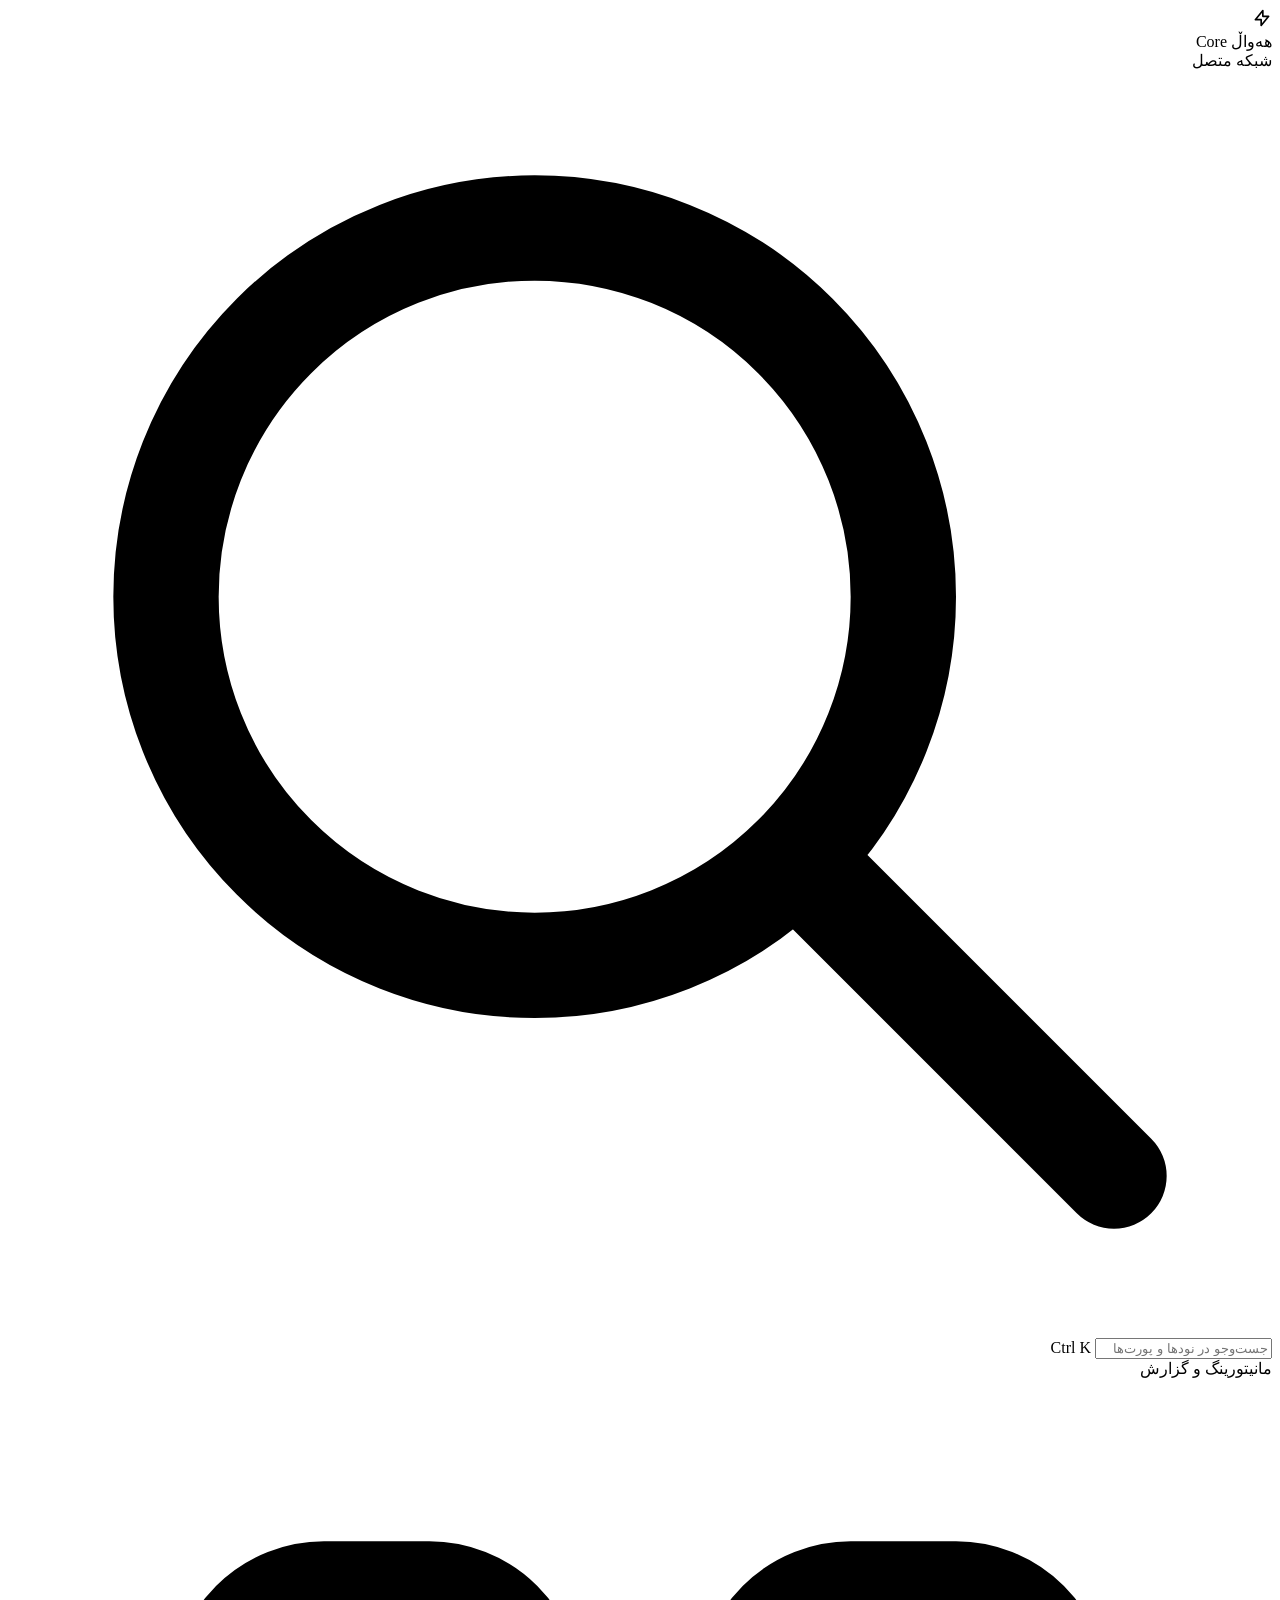
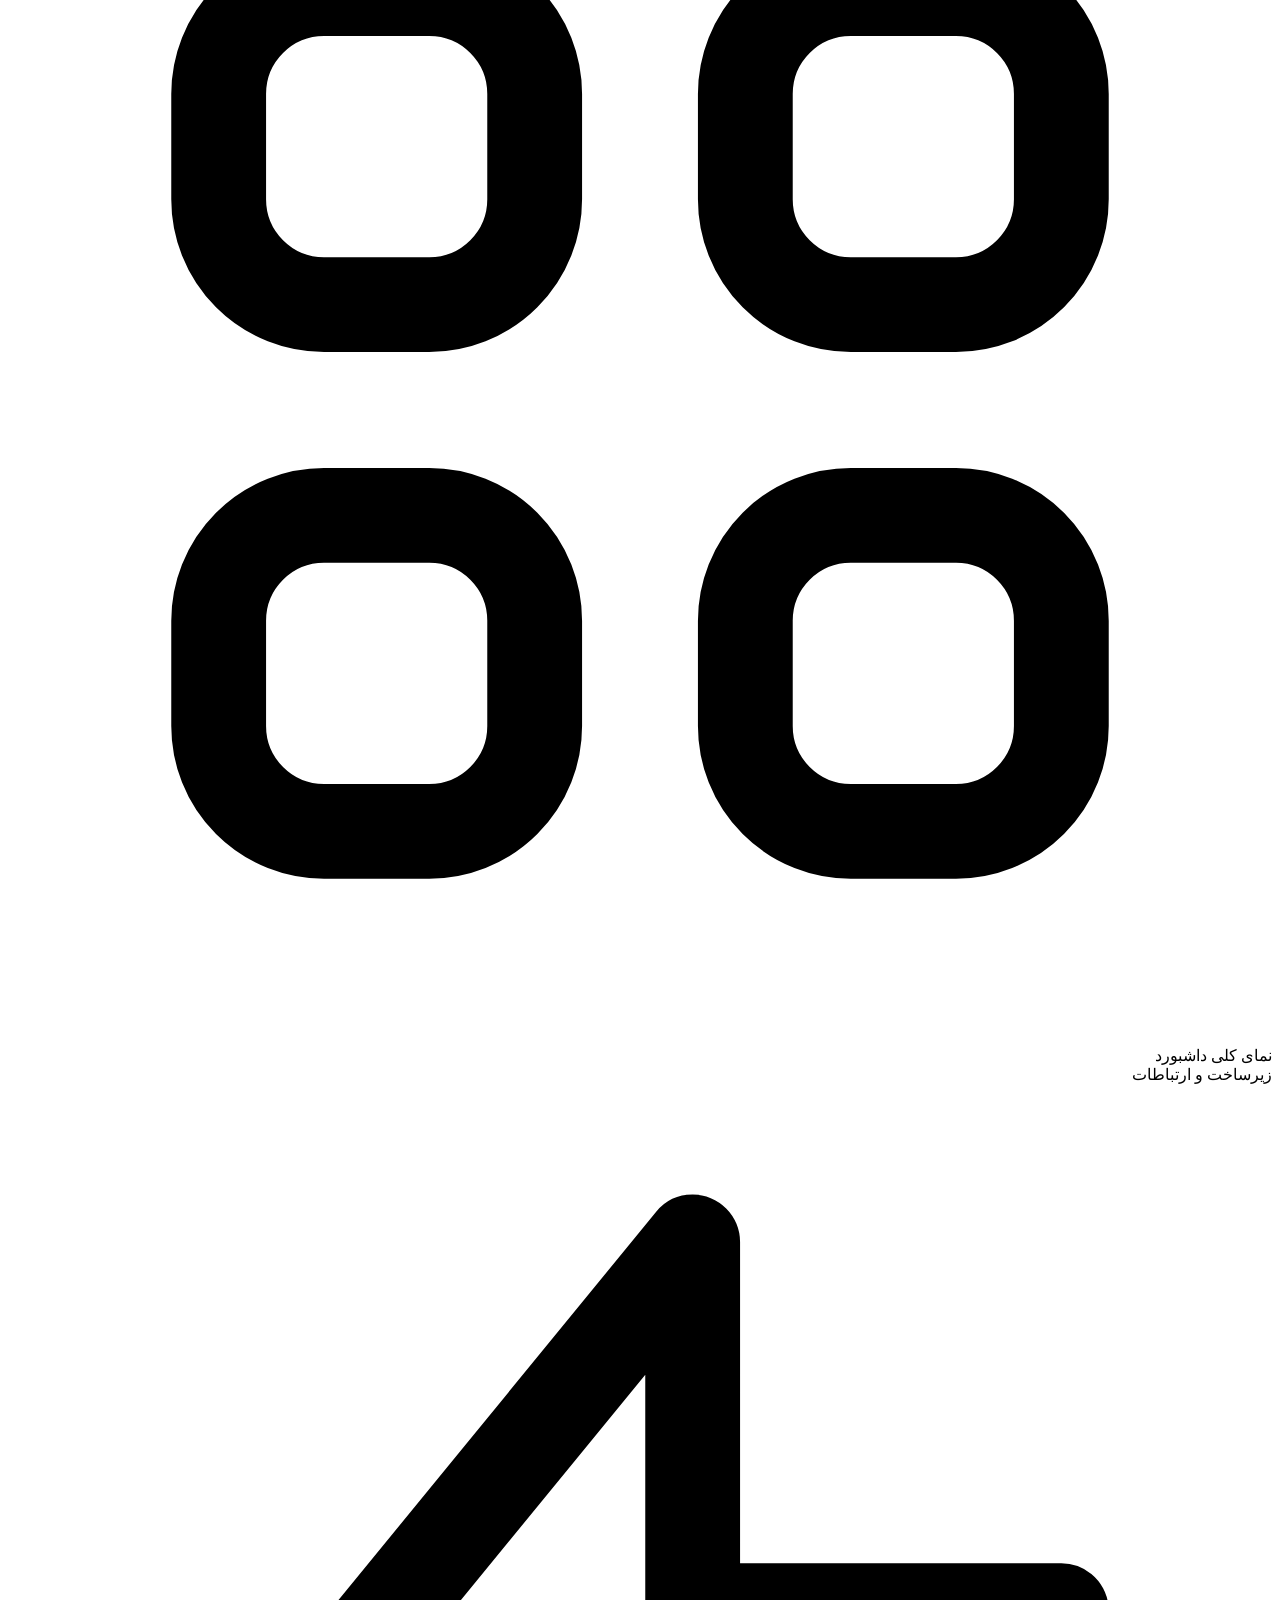
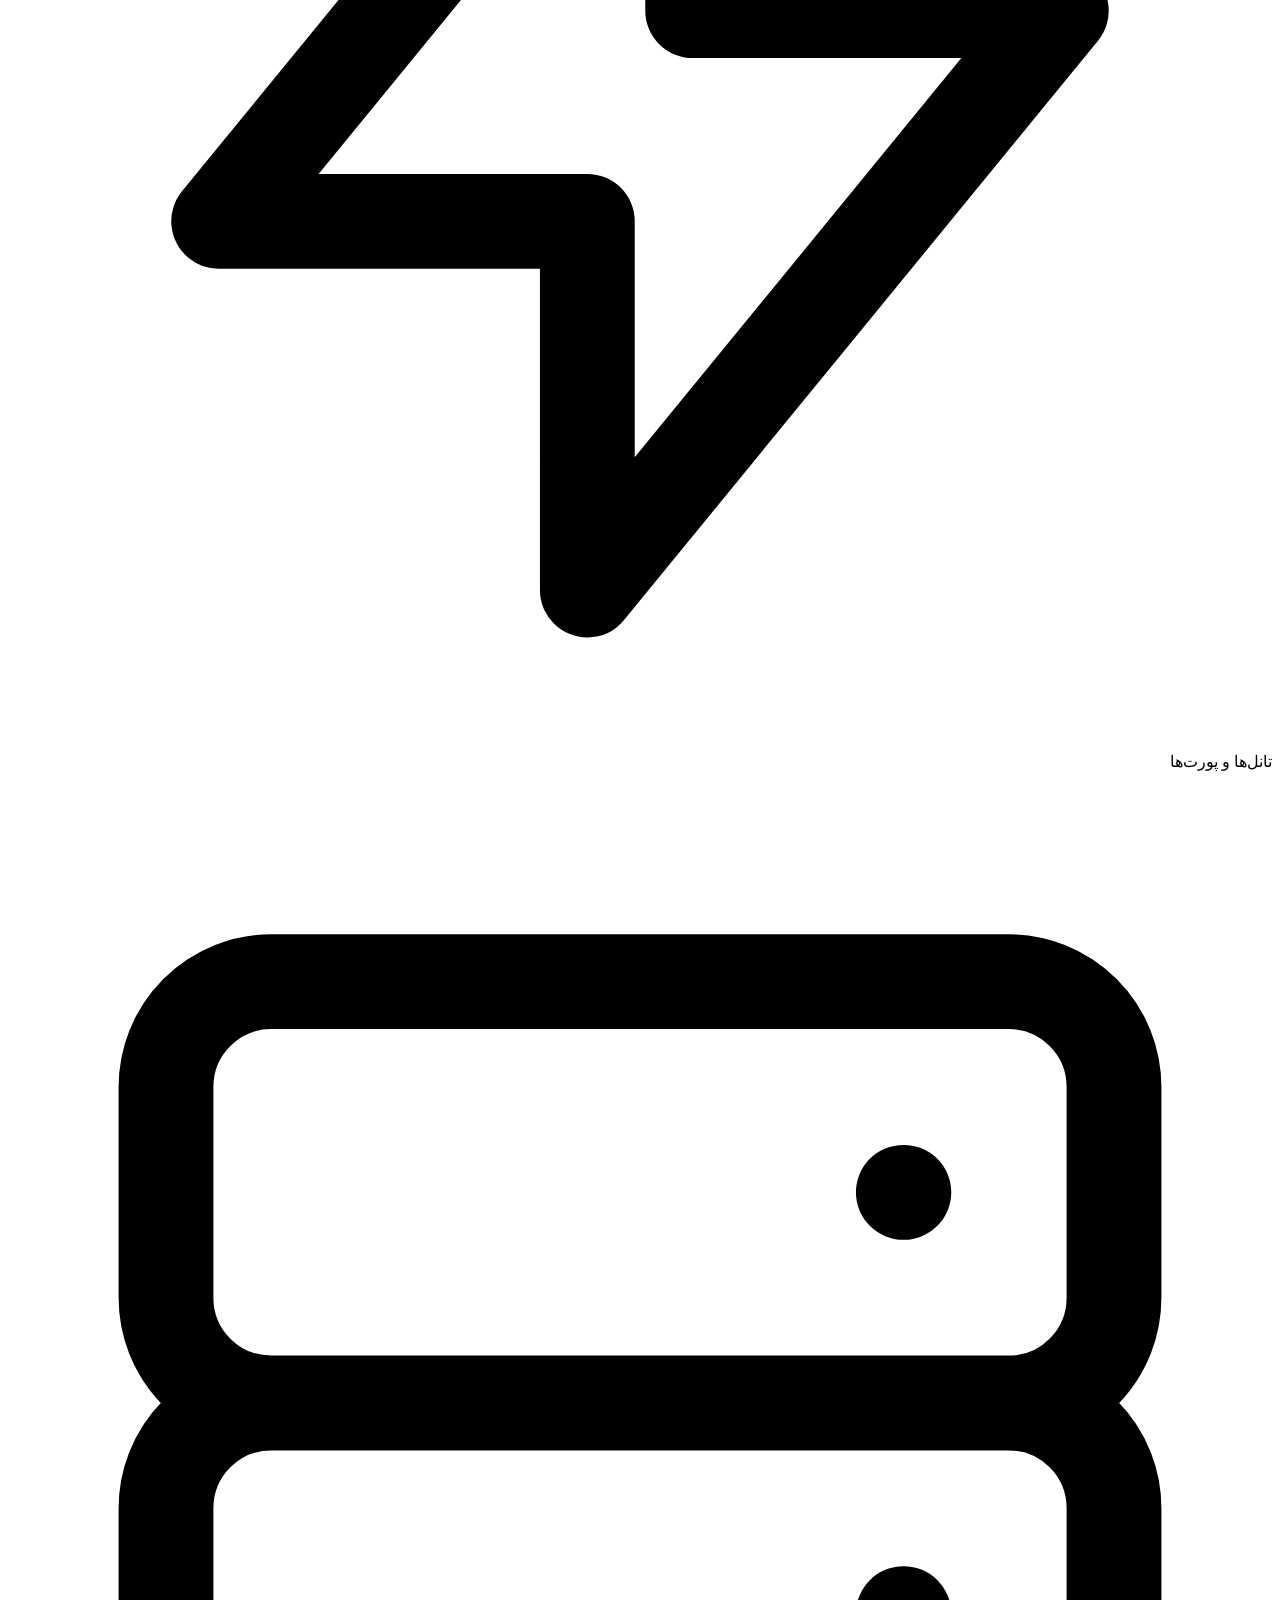
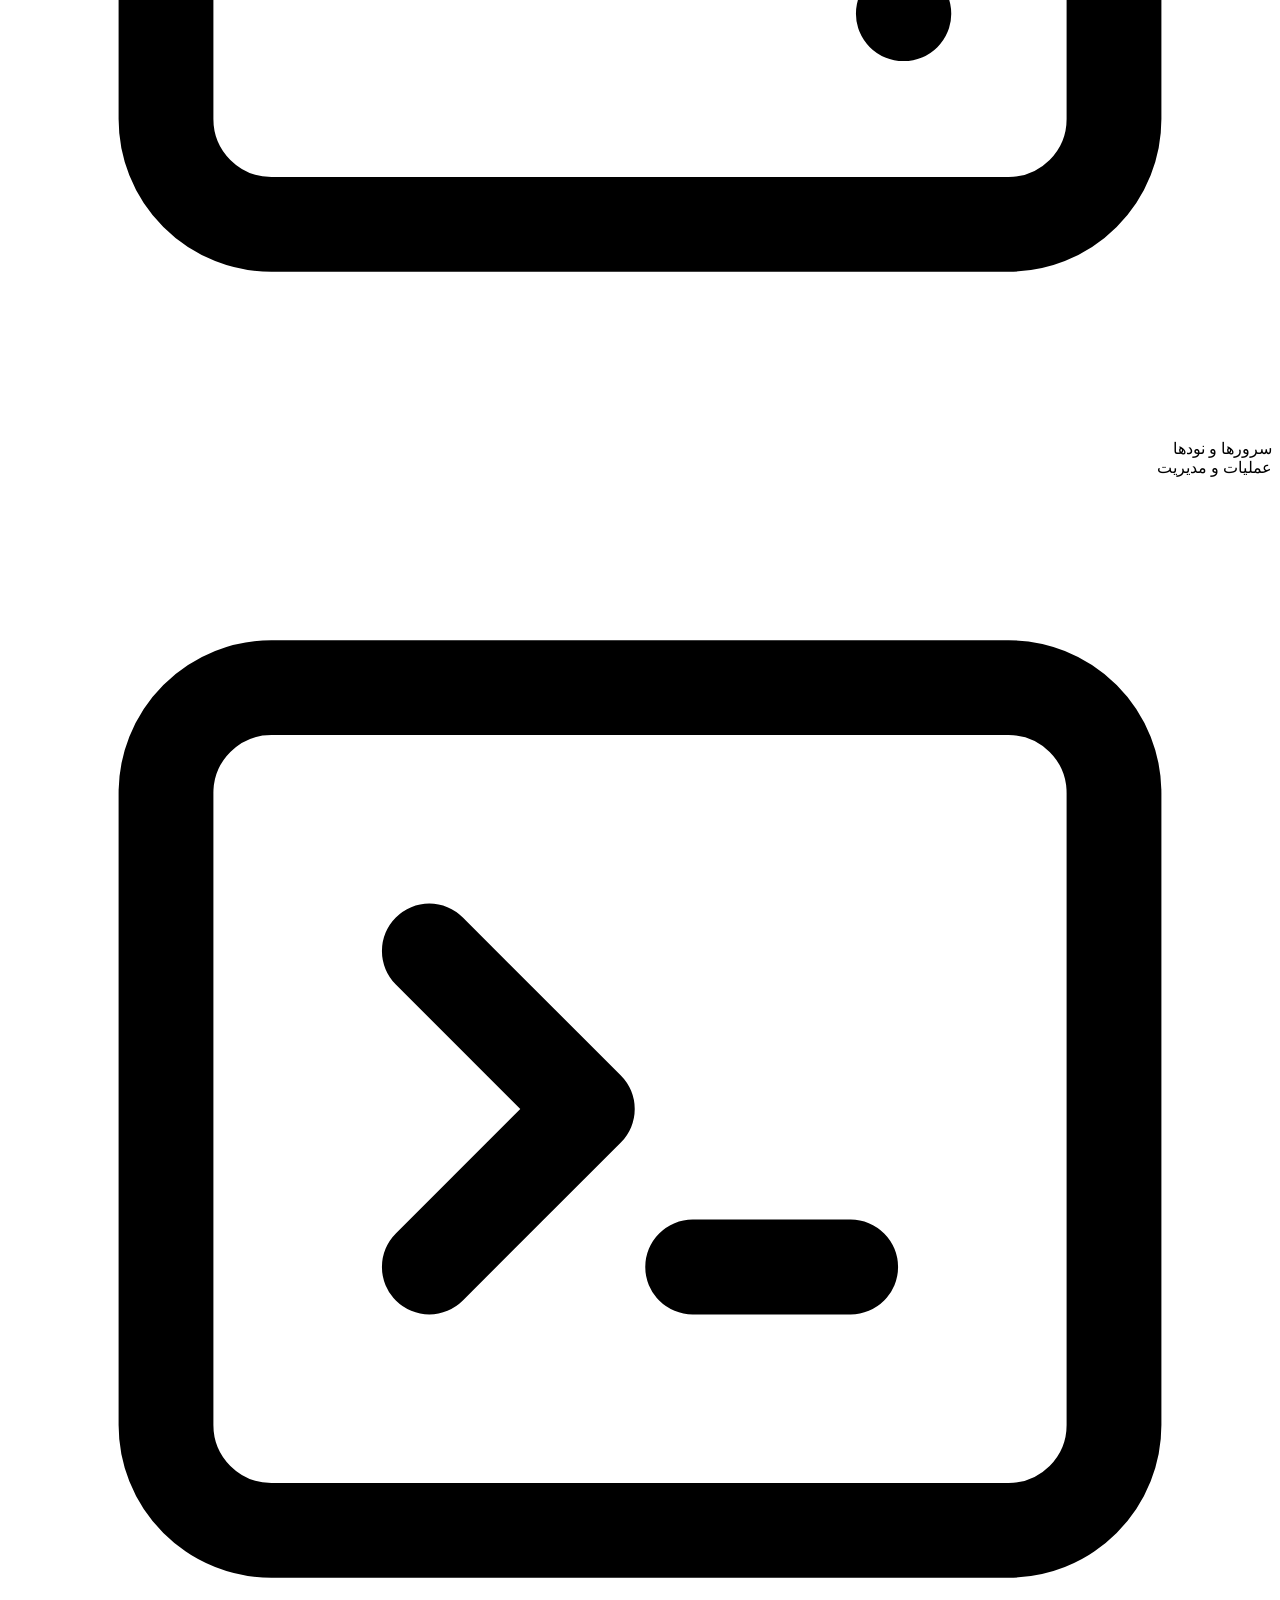
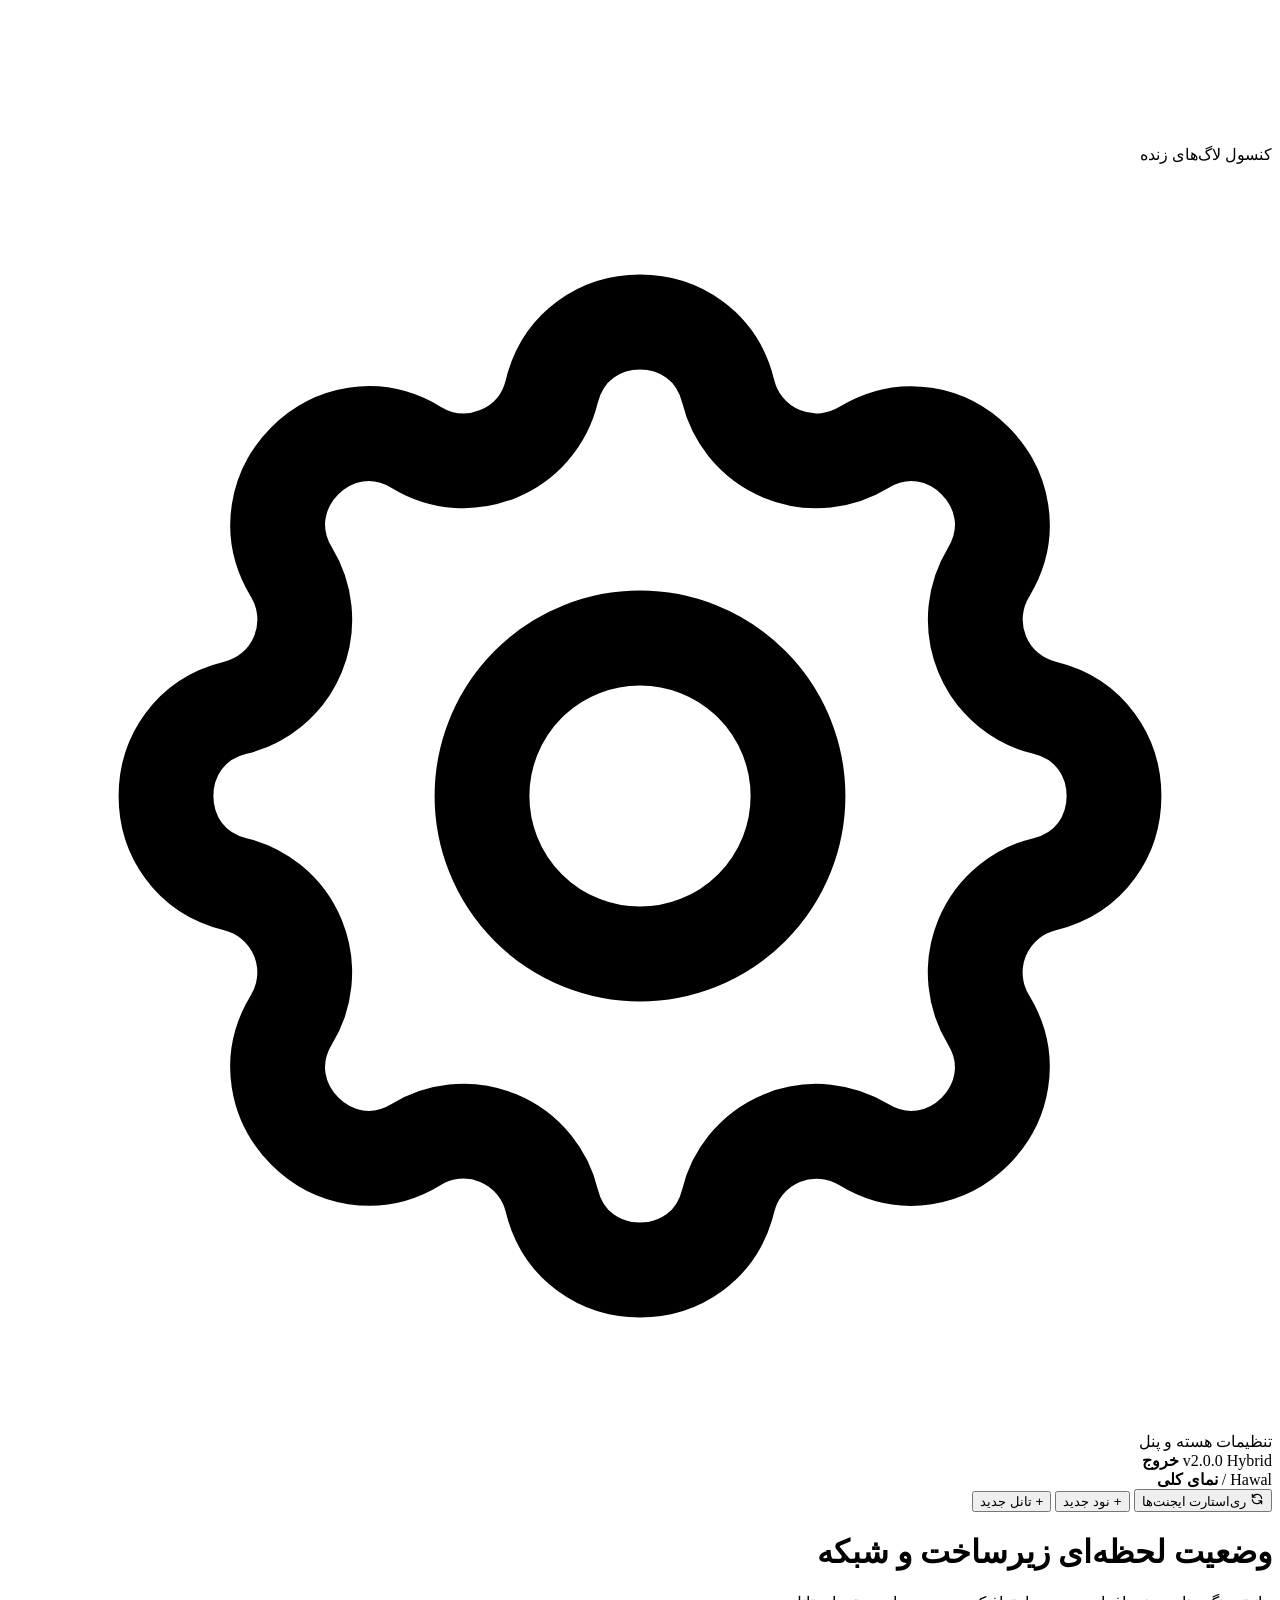
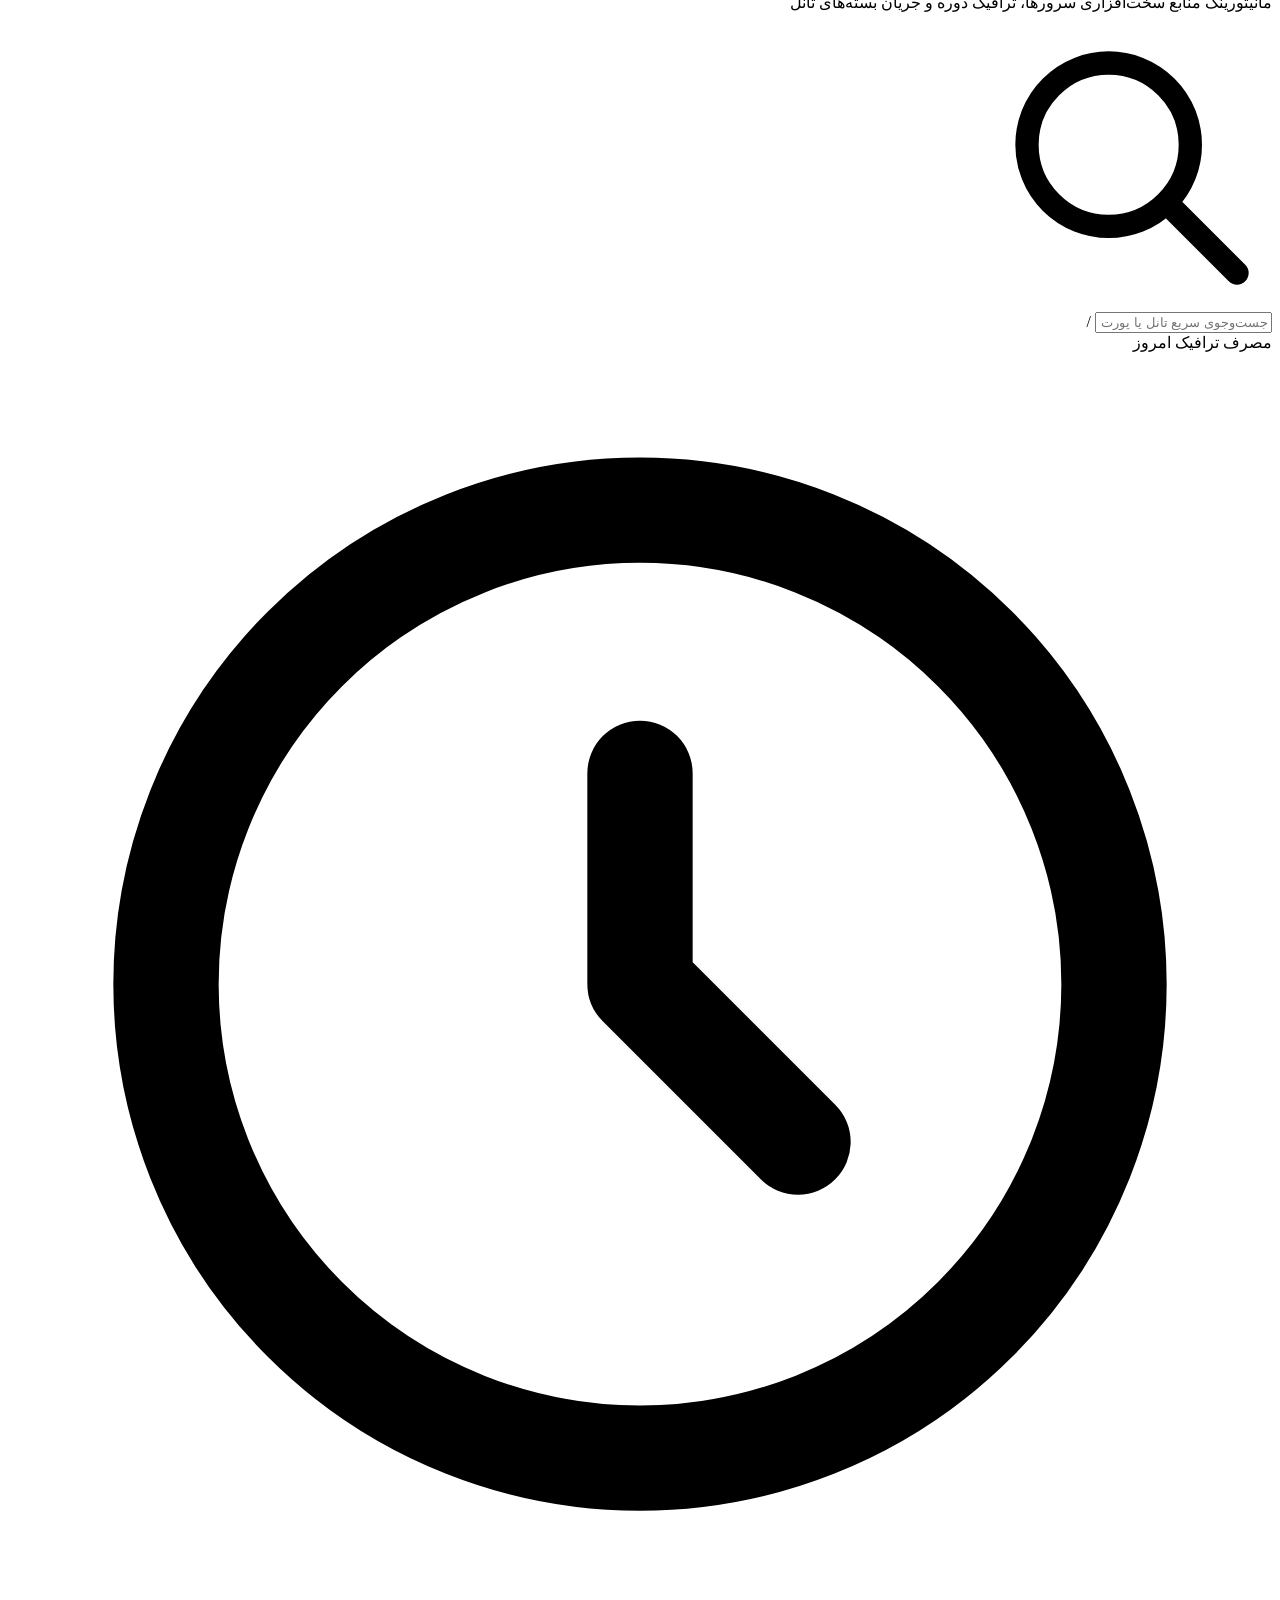
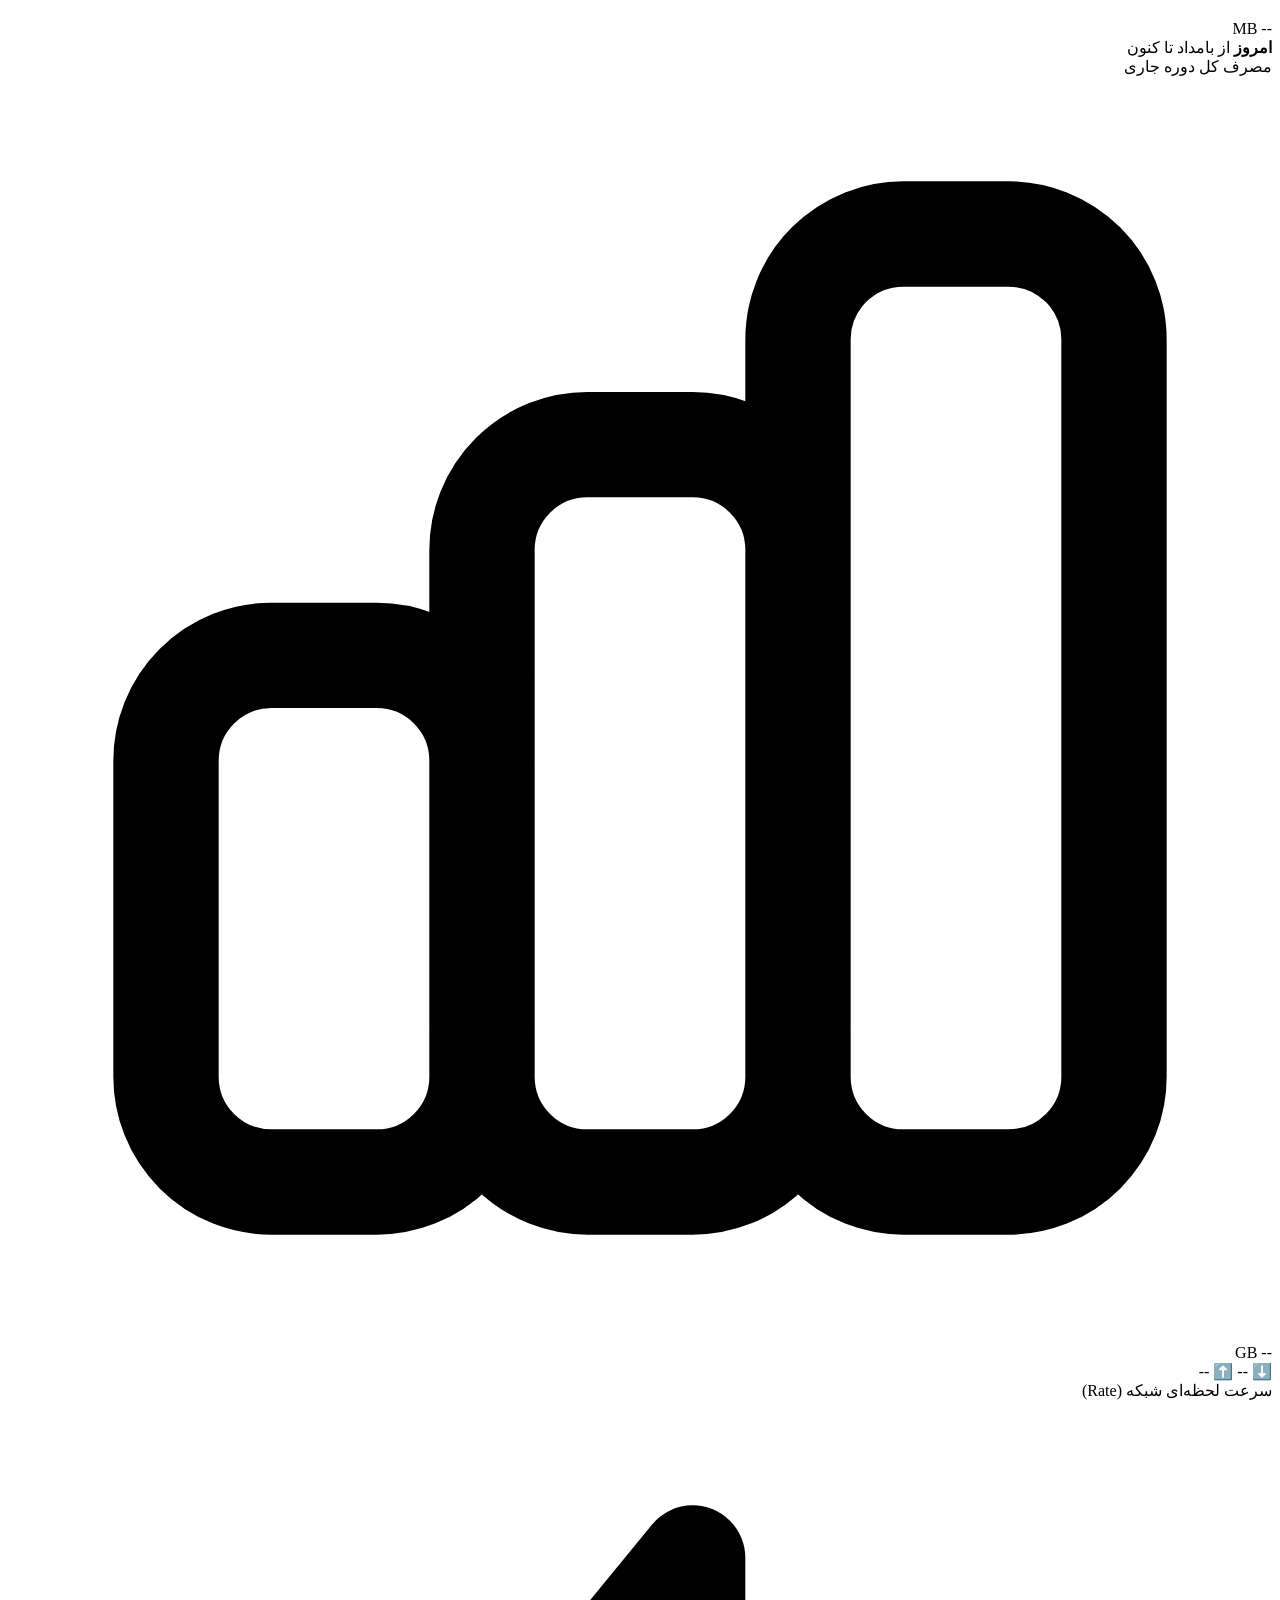
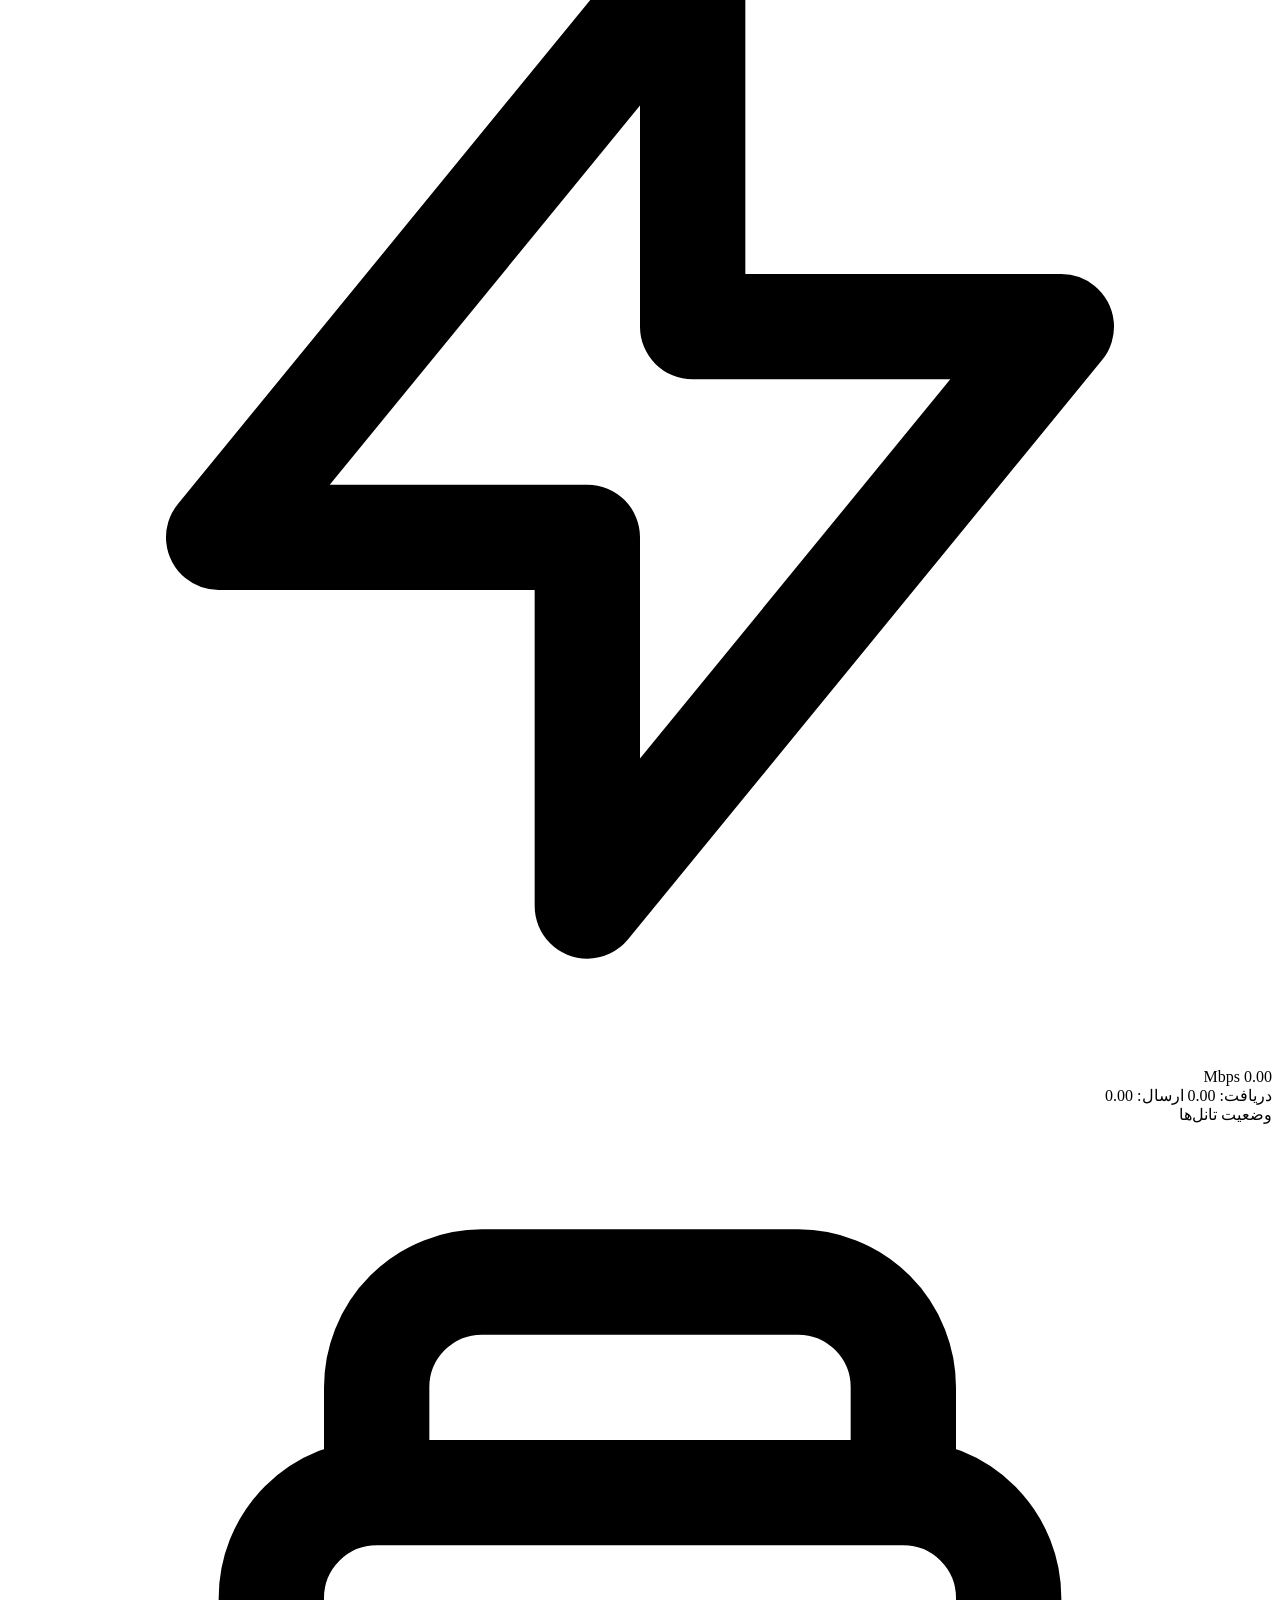
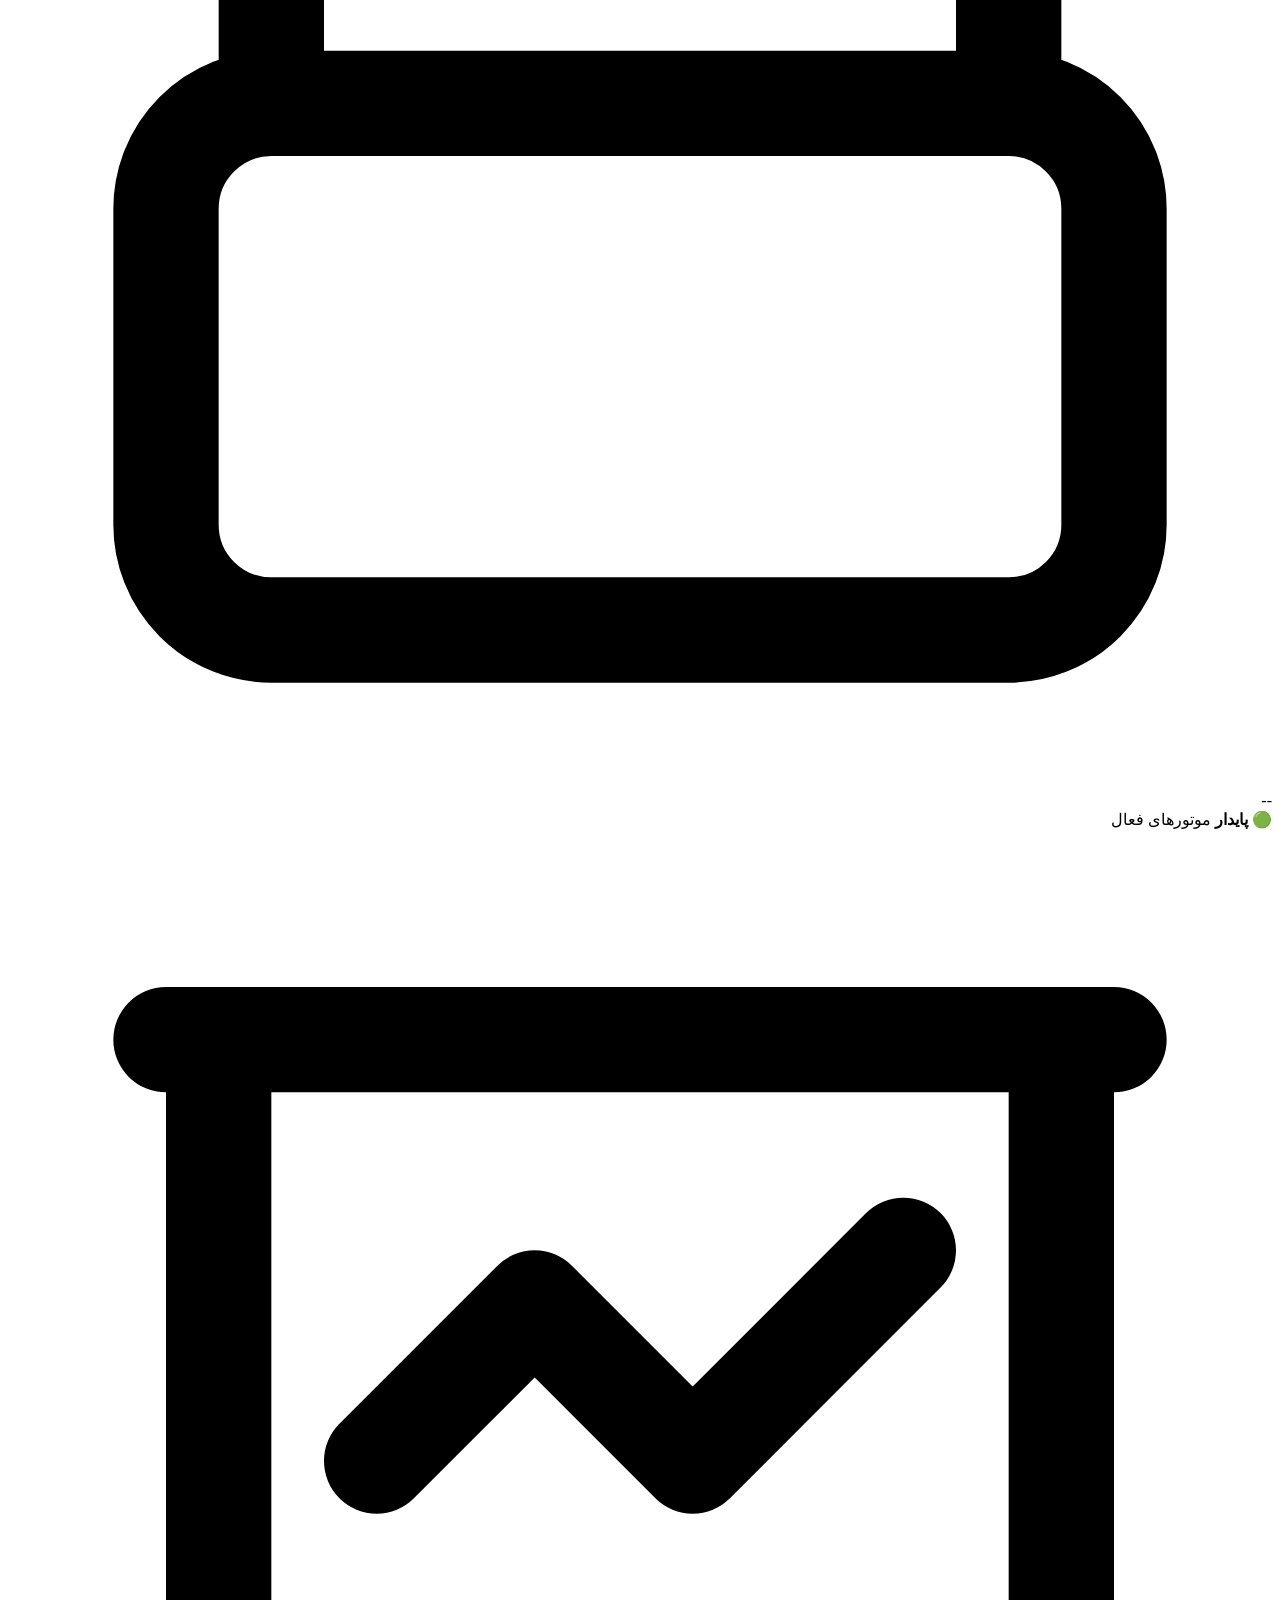
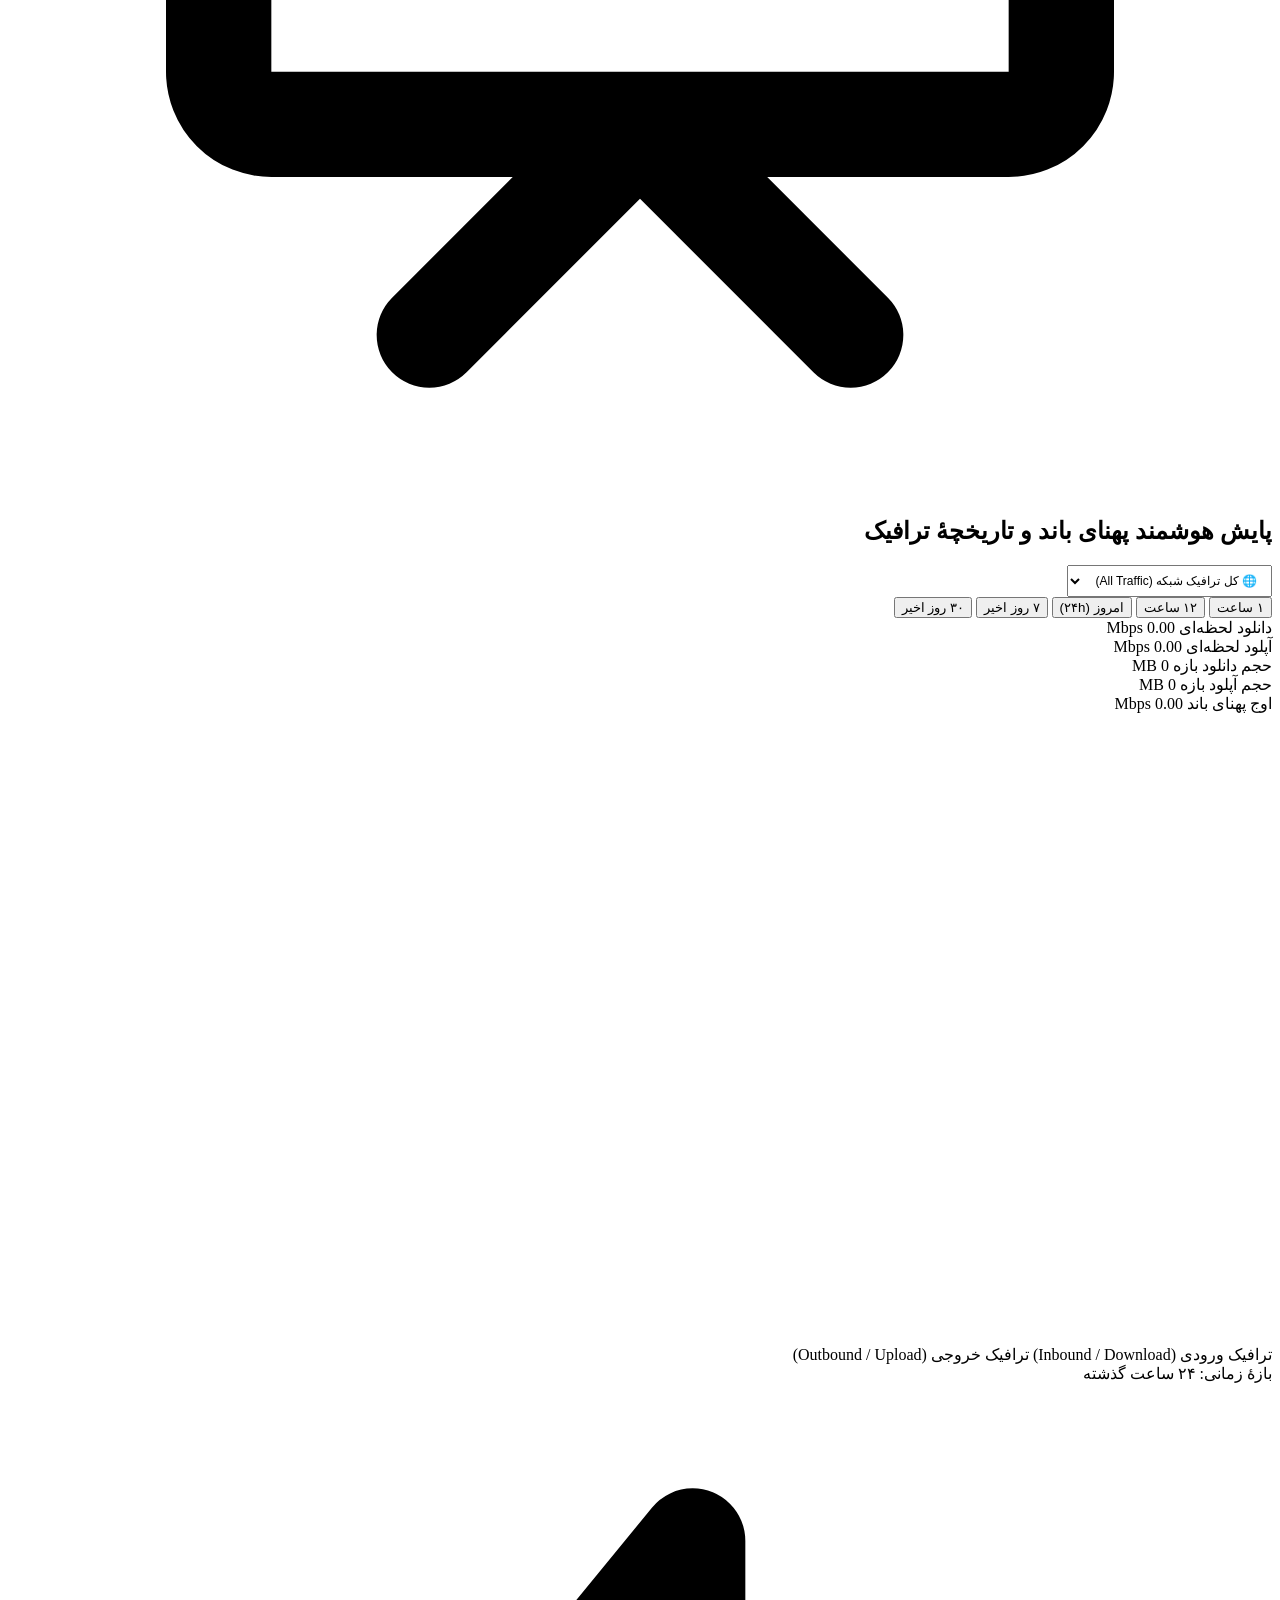
==== commit 7456b0a8: "feat(ui): complete enterprise redesign with anti-slop doctrine, server resource meters and modern be" ====
--- a/app/templates/index.html
+++ b/app/templates/index.html
@@ -3,229 +3,302 @@
 <head>
   <meta charset="UTF-8">
   <meta name="viewport" content="width=device-width, initial-scale=1.0">
-  <title>Hawal — مدیریت تانل</title>
-  <link rel="stylesheet" href="/static/css/style.css?v=20260902-restart">
+  <title>Hawal — مدیریت تانل و زیرساخت شبکه</title>
+  <link rel="stylesheet" href="/static/css/style.css?v=20260929-antislop">
   <link rel="icon" href="data:image/svg+xml,<svg xmlns=%22http://www.w3.org/2000/svg%22 viewBox=%220 0 100 100%22><text y=%22.9em%22 font-size=%2290%22>⚡</text></svg>">
 </head>
 <body>
   <div class="app-container">
     
+    <!-- =========================================================
+         SIDEBAR NAVIGATION
+    ========================================================== -->
     <aside class="sidebar">
-      <div class="cf-account-header" onclick="switchTab('dashboard')">
-        <div class="hawal-mark">H</div>
-        <div class="cf-account-info">
-          <div class="cf-account-name">Hawal</div>
-          <div class="cf-account-role"><span class="status-dot online"></span> شبکه متصل</div>
+      <div class="sidebar-header" onclick="switchTab('dashboard')">
+        <div class="hawal-logo-icon">
+          <svg width="20" height="20" fill="none" stroke="currentColor" viewBox="0 0 24 24">
+            <path stroke-linecap="round" stroke-linejoin="round" stroke-width="2" d="M13 10V3L4 14h7v7l9-11h-7z"></path>
+          </svg>
+        </div>
+        <div class="hawal-title-wrap">
+          <div class="hawal-brand-title">هه‌واڵ Core</div>
+          <div class="hawal-brand-status">
+            <span class="status-dot online"></span> شبکه متصل
+          </div>
         </div>
       </div>
 
       <!-- Quick Search -->
-      <div class="cf-search-box-sidebar">
-        <div class="cf-search-input-wrapper">
-          <svg width="14" height="14" fill="none" stroke="currentColor" viewBox="0 0 24 24"><path stroke-linecap="round" stroke-linejoin="round" stroke-width="2" d="M21 21l-6-6m2-5a7 7 0 11-14 0 7 7 0 0114 0z"></path></svg>
-          <input type="text" id="sidebar-search-input" placeholder="جست‌وجو در نودها و تانل‌ها" oninput="handleQuickFilter(this.value)">
-          <span class="cf-kbd-badge">Ctrl K</span>
-        </div>
-      </div>
-
-      <!-- Navigation Tree -->
-      <div class="cf-nav-group">
-        <div class="cf-nav-item active" id="nav-dashboard" onclick="switchTab('dashboard')">
-          <svg fill="none" stroke="currentColor" viewBox="0 0 24 24"><path stroke-linecap="round" stroke-linejoin="round" stroke-width="2" d="M3 12l2-2m0 0l7-7 7 7M5 10v10a1 1 0 001 1h3m10-11l2 2m-2-2v10a1 1 0 01-1 1h-3m-6 0a1 1 0 001-1v-4a1 1 0 011-1h2a1 1 0 011 1v4a1 1 0 001 1m-6 0h6"></path></svg>
-          <span>نمای کلی</span>
-        </div>
-
-        <div class="cf-nav-item" id="nav-tunnels" onclick="switchTab('tunnels')">
-          <svg fill="none" stroke="currentColor" viewBox="0 0 24 24"><path stroke-linecap="round" stroke-linejoin="round" stroke-width="2" d="M13 10V3L4 14h7v7l9-11h-7z"></path></svg>
-          <span>تانل‌ها</span>
-        </div>
-
-        <div class="cf-nav-item" id="nav-nodes" onclick="switchTab('nodes')">
-          <svg fill="none" stroke="currentColor" viewBox="0 0 24 24"><path stroke-linecap="round" stroke-linejoin="round" stroke-width="2" d="M19 11H5m14 0a2 2 0 012 2v6a2 2 0 01-2 2H5a2 2 0 01-2-2v-6a2 2 0 012-2m14 0V9a2 2 0 00-2-2M5 11V9a2 2 0 012-2m0 0V5a2 2 0 012-2h6a2 2 0 012 2v2M7 7h10"></path></svg>
-          <span>نودها</span>
-        </div>
-
-        <div class="cf-nav-item" id="nav-ping" onclick="switchTab('ping')">
-          <svg fill="none" stroke="currentColor" viewBox="0 0 24 24"><path stroke-linecap="round" stroke-linejoin="round" stroke-width="2" d="M9 19v-6a2 2 0 00-2-2H5a2 2 0 00-2 2v6a2 2 0 002 2h2a2 2 0 002-2zm0 0V9a2 2 0 012-2h2a2 2 0 012 2v10m-6 0a2 2 0 002 2h2a2 2 0 002-2m0 0V5a2 2 0 012-2h2a2 2 0 012 2v14a2 2 0 01-2 2h-2a2 2 0 01-2-2z"></path></svg>
-          <span>آزمایش شبکه</span>
-        </div>
-        <div class="cf-nav-item" id="nav-logs" onclick="switchTab('logs'); loadLogs();">
-          <svg fill="none" stroke="currentColor" viewBox="0 0 24 24"><path stroke-linecap="round" stroke-linejoin="round" stroke-width="2" d="M9 12h6m-6 4h6m2 5H7a2 2 0 01-2-2V5a2 2 0 012-2h5.586a1 1 0 01.707.293l5.414 5.414a1 1 0 01.293.707V19a2 2 0 01-2 2z"></path></svg>
-          <span>لاگ‌ها</span>
-        </div>
-
-        <div class="cf-nav-item" id="nav-settings" onclick="switchTab('settings')">
-          <svg fill="none" stroke="currentColor" viewBox="0 0 24 24"><path stroke-linecap="round" stroke-linejoin="round" stroke-width="2" d="M10.325 4.317c.426-1.756 2.924-1.756 3.35 0a1.724 1.724 0 002.573 1.066c1.543-.94 3.31.826 2.37 2.37a1.724 1.724 0 001.065 2.572c1.756.426 1.756 2.924 0 3.35a1.724 1.724 0 00-1.066 2.573c.94 1.543-.826 3.31-2.37 2.37a1.724 1.724 0 00-2.572 1.065c-.426 1.756-2.924 1.756-3.35 0a1.724 1.724 0 00-2.573-1.066c-1.543.94-3.31-.826-2.37-2.37a1.724 1.724 0 00-1.065-2.572c-1.756-.426-1.756-2.924 0-3.35a1.724 1.724 0 001.066-2.573c-.94-1.543.826-3.31 2.37-2.37.996.608 2.296.07 2.572-1.065z"></path><path stroke-linecap="round" stroke-linejoin="round" stroke-width="2" d="M15 12a3 3 0 11-6 0 3 3 0 016 0z"></path></svg>
-          <span>تنظیمات</span>
-        </div>
+      <div class="sidebar-search">
+        <div class="search-input-box">
+          <svg fill="none" stroke="currentColor" viewBox="0 0 24 24"><path stroke-linecap="round" stroke-linejoin="round" stroke-width="2" d="M21 21l-6-6m2-5a7 7 0 11-14 0 7 7 0 0114 0z"></path></svg>
+          <input type="text" id="sidebar-search-input" placeholder="جست‌وجو در نودها و پورت‌ها" oninput="handleQuickFilter(this.value)">
+          <span class="kbd-badge">Ctrl K</span>
+        </div>
+      </div>
+
+      <!-- Nav Sections -->
+      <div class="sidebar-nav">
+        <!-- Group 1: Monitoring -->
+        <div>
+          <div class="nav-section-title">مانیتورینگ و گزارش</div>
+          <div class="cf-nav-group">
+            <div class="cf-nav-item active" id="nav-dashboard" onclick="switchTab('dashboard')">
+              <svg fill="none" stroke="currentColor" viewBox="0 0 24 24"><path stroke-linecap="round" stroke-linejoin="round" stroke-width="1.8" d="M4 6a2 2 0 012-2h2a2 2 0 012 2v2a2 2 0 01-2 2H6a2 2 0 01-2-2V6zM14 6a2 2 0 012-2h2a2 2 0 012 2v2a2 2 0 01-2 2h-2a2 2 0 01-2-2V6zM4 16a2 2 0 012-2h2a2 2 0 012 2v2a2 2 0 01-2 2H6a2 2 0 01-2-2v-2zM14 16a2 2 0 012-2h2a2 2 0 012 2v2a2 2 0 01-2 2h-2a2 2 0 01-2-2v-2z"></path></svg>
+              <span>نمای کلی داشبورد</span>
+            </div>
+          </div>
+        </div>
+
+        <!-- Group 2: Infrastructure -->
+        <div>
+          <div class="nav-section-title">زیرساخت و ارتباطات</div>
+          <div class="cf-nav-group">
+            <div class="cf-nav-item" id="nav-tunnels" onclick="switchTab('tunnels')">
+              <svg fill="none" stroke="currentColor" viewBox="0 0 24 24"><path stroke-linecap="round" stroke-linejoin="round" stroke-width="1.8" d="M13 10V3L4 14h7v7l9-11h-7z"></path></svg>
+              <span>تانل‌ها و پورت‌ها</span>
+            </div>
+            <div class="cf-nav-item" id="nav-nodes" onclick="switchTab('nodes')">
+              <svg fill="none" stroke="currentColor" viewBox="0 0 24 24"><path stroke-linecap="round" stroke-linejoin="round" stroke-width="1.8" d="M5 12h14M5 12a2 2 0 01-2-2V6a2 2 0 012-2h14a2 2 0 012 2v4a2 2 0 01-2 2M5 12a2 2 0 00-2 2v4a2 2 0 002 2h14a2 2 0 002-2v-4a2 2 0 00-2-2m-2-4h.01M17 16h.01"></path></svg>
+              <span>سرورها و نودها</span>
+            </div>
+          </div>
+        </div>
+
+        <!-- Group 3: System -->
+        <div>
+          <div class="nav-section-title">عملیات و مدیریت</div>
+          <div class="cf-nav-group">
+            <div class="cf-nav-item" id="nav-logs" onclick="switchTab('logs'); loadLogs();">
+              <svg fill="none" stroke="currentColor" viewBox="0 0 24 24"><path stroke-linecap="round" stroke-linejoin="round" stroke-width="1.8" d="M8 9l3 3-3 3m5 0h3M5 20h14a2 2 0 002-2V6a2 2 0 00-2-2H5a2 2 0 00-2 2v12a2 2 0 002 2z"></path></svg>
+              <span>کنسول لاگ‌های زنده</span>
+            </div>
+            <div class="cf-nav-item" id="nav-settings" onclick="switchTab('settings')">
+              <svg fill="none" stroke="currentColor" viewBox="0 0 24 24"><path stroke-linecap="round" stroke-linejoin="round" stroke-width="1.8" d="M10.325 4.317c.426-1.756 2.924-1.756 3.35 0a1.724 1.724 0 002.573 1.066c1.543-.94 3.31.826 2.37 2.37a1.724 1.724 0 001.065 2.572c1.756.426 1.756 2.924 0 3.35a1.724 1.724 0 00-1.066 2.573c.94 1.543-.826 3.31-2.37 2.37a1.724 1.724 0 00-2.572 1.065c-.426 1.756-2.924 1.756-3.35 0a1.724 1.724 0 00-2.573-1.066c-1.543.94-3.31-.826-2.37-2.37a1.724 1.724 0 00-1.065-2.572c-1.756-.426-1.756-2.924 0-3.35a1.724 1.724 0 001.066-2.573c-.94-1.543.826-3.31 2.37-2.37.996.608 2.296.07 2.572-1.065z"></path><path stroke-linecap="round" stroke-linejoin="round" stroke-width="1.8" d="M15 12a3 3 0 11-6 0 3 3 0 016 0z"></path></svg>
+              <span>تنظیمات هسته و پنل</span>
+            </div>
+          </div>
+        </div>
+      </div>
+
+      <div class="sidebar-footer">
+        <span class="num">v2.0.0 Hybrid</span>
+        <a href="/logout" style="color: var(--accent-rose); text-decoration: none; font-weight: 600;">خروج</a>
       </div>
     </aside>
 
-    <!-- -----------------------------------------------------------
+    <!-- =========================================================
          MAIN CONTENT AREA
-    ------------------------------------------------------------ -->
+    ========================================================== -->
     <main class="main-content">
       
+      <!-- Topbar Header -->
       <header class="cf-topbar">
         <div class="cf-topbar-left" id="cf-breadcrumbs">
-          <span>Hawal</span><span>/</span><span style="color: var(--cf-text-primary); font-weight: 700;">نمای کلی</span>
+          <span style="cursor: pointer;" onclick="switchTab('dashboard')">Hawal</span>
+          <span>/</span>
+          <span style="color: var(--text-primary); font-weight: 700;">نمای کلی</span>
         </div>
 
         <div class="cf-topbar-right">
-          <button class="btn btn-secondary btn-sm" onclick="restartAllAgents()" title="ری‌استارت همهٔ ایجنت‌ها و تانل‌ها">↻ ری‌استارت ایجنت‌ها</button>
-          <button class="btn btn-secondary btn-sm" onclick="openAddNodeModal()">نود جدید</button>
-          <button class="btn btn-primary btn-sm" onclick="openAddTunnelModal()">تانل جدید</button>
-          <a href="/logout" class="btn btn-secondary btn-sm" style="text-decoration: none; color: #f87171;" title="خروج از حساب">خروج</a>
+          <button class="btn btn-secondary btn-sm" onclick="restartAllAgents()" title="ری‌استارت و بازیابی سلامت تمام سرویس‌ها">
+            <svg width="14" height="14" fill="none" stroke="currentColor" viewBox="0 0 24 24"><path stroke-linecap="round" stroke-linejoin="round" stroke-width="2" d="M4 4v5h.582m15.356 2A8.001 8.001 0 004.582 9m0 0H9m11 11v-5h-.581m0 0a8.003 8.003 0 01-15.357-2m15.357 2H15"></path></svg>
+            <span>ری‌استارت ایجنت‌ها</span>
+          </button>
+          <button class="btn btn-secondary btn-sm" onclick="openAddNodeModal()">
+            <span>+ نود جدید</span>
+          </button>
+          <button class="btn btn-primary btn-sm" onclick="openAddTunnelModal()">
+            <span>+ تانل جدید</span>
+          </button>
         </div>
       </header>
 
+      <!-- =======================================================
+           TAB 1: DASHBOARD (OVERVIEW BENTO GRID)
+      ======================================================== -->
       <div id="tab-dashboard" class="tab-content">
         <div class="cf-body-container">
-          <div class="cf-hero-section">
-            <div>
-              <p class="eyebrow">وضعیت لحظه‌ای شبکه</p>
-              <h1 class="cf-hero-title">مدیریت سادهٔ مسیرهای شما</h1>
-              <p class="cf-hero-copy">نودها، تانل‌ها و سلامت ارتباط را در یک نگاه کنترل کنید.</p>
-            </div>
-            <div class="cf-main-search-container">
-              <svg class="cf-search-icon-inside" fill="none" stroke="currentColor" viewBox="0 0 24 24"><path stroke-linecap="round" stroke-linejoin="round" stroke-width="2" d="M21 21l-6-6m2-5a7 7 0 11-14 0 7 7 0 0114 0z"></path></svg>
-              <input type="text" class="cf-main-search-input" id="cf-home-search-input" placeholder="جست‌وجوی تانل یا نود" oninput="handleQuickFilter(this.value)">
-              <span class="cf-kbd-badge cf-search-kbd-inside">Ctrl K</span>
-            </div>
-          </div>
-
-          <div class="cf-columns-grid">
+          
+          <!-- Hero Title Section -->
+          <div class="hero-banner">
+            <div class="hero-title-group">
+              <h1>وضعیت لحظه‌ای زیرساخت و شبکه</h1>
+              <p>مانیتورینگ منابع سخت‌افزاری سرورها، ترافیک دوره و جریان بسته‌های تانل</p>
+            </div>
+            <div class="hero-actions">
+              <div class="search-input-box" style="width: 280px;">
+                <svg fill="none" stroke="currentColor" viewBox="0 0 24 24"><path stroke-linecap="round" stroke-linejoin="round" stroke-width="2" d="M21 21l-6-6m2-5a7 7 0 11-14 0 7 7 0 0114 0z"></path></svg>
+                <input type="text" class="cf-main-search-input" id="cf-home-search-input" placeholder="جست‌وجوی سریع تانل یا پورت" oninput="handleQuickFilter(this.value)">
+                <span class="kbd-badge">/</span>
+              </div>
+            </div>
+          </div>
+
+          <!-- BENTO ROW 1: LIVE SERVER RESOURCE NODES -->
+          <div class="server-nodes-grid" id="server-nodes-resource-container">
+            <!-- Dynamically populated with high-fidelity server cards (Iran & Kharej) -->
+          </div>
+
+          <!-- BENTO ROW 2: TRAFFIC & NETWORK KPI CARDS -->
+          <div class="traffic-kpi-grid">
             
-            <!-- Column 1: Tunnels -->
-            <div class="cf-column-card">
-              <div class="cf-column-header">
-                <div class="cf-column-title-group">
-                  <span>تانل‌ها</span>
-                  <span class="cf-counter-badge" id="col-count-tunnels">۰</span>
-                  <span class="cf-column-action-link" onclick="switchTab('tunnels')">&gt;</span>
-                </div>
-                <button class="btn btn-primary btn-sm" onclick="openAddTunnelModal()">+ ساخت تانل</button>
-              </div>
-              <div class="cf-asset-list" id="cf-col-tunnels-list">
-                <!-- Dynamic Tunnel Rows -->
-              </div>
-            </div>
-
-            <!-- Column 2: Nodes & Edges -->
-            <div class="cf-column-card">
-              <div class="cf-column-header">
-                <div class="cf-column-title-group">
-                  <span>نودها</span>
-                  <span class="cf-counter-badge" id="col-count-nodes">۰</span>
-                  <span class="cf-column-action-link" onclick="switchTab('nodes')">&gt;</span>
-                </div>
-                <button class="btn btn-secondary btn-sm" onclick="openAddNodeModal()">+ نود جدید</button>
-              </div>
-              <div class="cf-asset-list" id="cf-col-nodes-list">
-                <!-- Dynamic Node Rows -->
-              </div>
-            </div>
-
-            <!-- Column 3: Recents & Traffic Metrics -->
-            <div class="cf-column-card">
-              <div class="cf-column-header">
-                <div class="cf-column-title-group">
-                  <span>ترافیک شبکه</span>
-                  <span class="cf-counter-badge" id="col-total-traffic">۰ MB</span>
-                </div>
-                <span class="cf-column-action-link" onclick="switchTab('ping')">جزئیات</span>
-              </div>
-              <div class="cf-asset-list" id="cf-col-analytics-list">
-                <!-- Dynamic Analytics Rows -->
-              </div>
-            </div>
-          </div>
-
-          <!-- Datacenter Bandwidth & Traffic Analytics -->
-          <div class="cf-card" style="margin-bottom: 24px;">
-            <div class="cf-card-header" style="flex-wrap: wrap; gap: 12px;">
-              <div class="cf-card-title">
-                <svg width="20" height="20" fill="none" stroke="currentColor" viewBox="0 0 24 24"><path stroke-linecap="round" stroke-linejoin="round" stroke-width="2" d="M9 19v-6a2 2 0 00-2-2H5a2 2 0 00-2 2v6a2 2 0 002 2h2a2 2 0 002-2zm0 0V9a2 2 0 012-2h2a2 2 0 012 2v10m-6 0a2 2 0 002 2h2a2 2 0 002-2m0 0V5a2 2 0 012-2h2a2 2 0 012 2v14a2 2 0 01-2 2h-2a2 2 0 01-2-2z"></path></svg>
-                <span>پایش مصرف ترافیک و پهنای باند شبکه (Network Bandwidth)</span>
-              </div>
-              <div style="display: flex; gap: 8px; align-items: center; flex-wrap: wrap;">
-                <!-- Target Filter -->
-                <select id="traffic-target-select" class="form-control" style="width: auto; padding: 4px 10px; font-size: 13px; height: 32px;" onchange="loadBandwidthMetrics()">
+            <!-- KPI 1: Today Usage -->
+            <div class="kpi-card">
+              <div class="kpi-top">
+                <span>مصرف ترافیک امروز</span>
+                <svg class="kpi-icon" fill="none" stroke="currentColor" viewBox="0 0 24 24"><path stroke-linecap="round" stroke-linejoin="round" stroke-width="2" d="M12 8v4l3 3m6-3a9 9 0 11-18 0 9 9 0 0118 0z"></path></svg>
+              </div>
+              <div class="kpi-value tabular-nums" id="kpi-today-traffic">-- MB</div>
+              <div class="kpi-sub">
+                <span style="color: var(--accent-emerald); font-weight: 600;">امروز</span>
+                <span>از بامداد تا کنون</span>
+              </div>
+            </div>
+
+            <!-- KPI 2: Billing Cycle Total -->
+            <div class="kpi-card">
+              <div class="kpi-top">
+                <span>مصرف کل دوره جاری</span>
+                <svg class="kpi-icon" fill="none" stroke="currentColor" viewBox="0 0 24 24"><path stroke-linecap="round" stroke-linejoin="round" stroke-width="2" d="M9 19v-6a2 2 0 00-2-2H5a2 2 0 00-2 2v6a2 2 0 002 2h2a2 2 0 002-2zm0 0V9a2 2 0 012-2h2a2 2 0 012 2v10m-6 0a2 2 0 002 2h2a2 2 0 002-2m0 0V5a2 2 0 012-2h2a2 2 0 012 2v14a2 2 0 01-2 2h-2a2 2 0 01-2-2z"></path></svg>
+              </div>
+              <div class="kpi-value tabular-nums" id="col-total-traffic">-- GB</div>
+              <div class="kpi-sub-split">
+                <span style="color: var(--accent-sky);">⬇️ <span id="kpi-cycle-rx">--</span></span>
+                <span style="color: var(--accent-violet);">⬆️ <span id="kpi-cycle-tx">--</span></span>
+              </div>
+            </div>
+
+            <!-- KPI 3: Live Throughput Speed -->
+            <div class="kpi-card">
+              <div class="kpi-top">
+                <span>سرعت لحظه‌ای شبکه (Rate)</span>
+                <svg class="kpi-icon" fill="none" stroke="currentColor" viewBox="0 0 24 24"><path stroke-linecap="round" stroke-linejoin="round" stroke-width="2" d="M13 10V3L4 14h7v7l9-11h-7z"></path></svg>
+              </div>
+              <div class="kpi-value tabular-nums" id="kpi-live-rate" style="color: var(--accent-emerald);">0.00 Mbps</div>
+              <div class="kpi-sub-split">
+                <span>دریافت: <span class="tabular-nums" id="kpi-live-rx">0.00</span></span>
+                <span>ارسال: <span class="tabular-nums" id="kpi-live-tx">0.00</span></span>
+              </div>
+            </div>
+
+            <!-- KPI 4: Active Tunnels -->
+            <div class="kpi-card">
+              <div class="kpi-top">
+                <span>وضعیت تانل‌ها</span>
+                <svg class="kpi-icon" fill="none" stroke="currentColor" viewBox="0 0 24 24"><path stroke-linecap="round" stroke-linejoin="round" stroke-width="2" d="M19 11H5m14 0a2 2 0 012 2v6a2 2 0 01-2 2H5a2 2 0 01-2-2v-6a2 2 0 012-2m14 0V9a2 2 0 00-2-2M5 11V9a2 2 0 012-2m0 0V5a2 2 0 012-2h6a2 2 0 012 2v2M7 7h10"></path></svg>
+              </div>
+              <div class="kpi-value tabular-nums" id="col-count-tunnels">--</div>
+              <div class="kpi-sub">
+                <span style="color: var(--accent-emerald); font-weight: 600;">🟢 پایدار</span>
+                <span id="kpi-active-engines-summary">موتورهای فعال</span>
+              </div>
+            </div>
+
+          </div>
+
+          <!-- BENTO ROW 3: INTERACTIVE BANDWIDTH & TRAFFIC ANALYTICS -->
+          <div class="chart-panel-card">
+            <div class="chart-header">
+              <div class="chart-title-wrap">
+                <svg fill="none" stroke="currentColor" viewBox="0 0 24 24"><path stroke-linecap="round" stroke-linejoin="round" stroke-width="2" d="M7 12l3-3 3 3 4-4M8 21l4-4 4 4M3 4h18M4 4h16v12a1 1 0 01-1 1H5a1 1 0 01-1-1V4z"></path></svg>
+                <h2>پایش هوشمند پهنای باند و تاریخچهٔ ترافیک</h2>
+              </div>
+              
+              <div class="chart-controls">
+                <!-- Target Select -->
+                <select id="traffic-target-select" class="form-control" style="width: auto; padding: 4px 10px; font-size: 12px; height: 32px;" onchange="loadBandwidthMetrics()">
                   <option value="all:all">🌐 کل ترافیک شبکه (All Traffic)</option>
                 </select>
-                <!-- Time Range Tabs -->
-                <div class="btn-group" id="traffic-range-buttons" style="display: flex; background: #eef1f8; border-radius: 8px; padding: 3px; gap: 2px;">
-                  <button class="btn btn-sm btn-range" data-range="1h" onclick="changeBandwidthRange('1h')">1h</button>
-                  <button class="btn btn-sm btn-range" data-range="12h" onclick="changeBandwidthRange('12h')">12h</button>
-                  <button class="btn btn-sm btn-range active" data-range="24h" onclick="changeBandwidthRange('24h')">24h</button>
-                  <button class="btn btn-sm btn-range" data-range="7d" onclick="changeBandwidthRange('7d')">1w</button>
-                  <button class="btn btn-sm btn-range" data-range="30d" onclick="changeBandwidthRange('30d')">1m</button>
-                </div>
-              </div>
-            </div>
-
-            <!-- Metric Summary Stats Cards -->
-            <div style="display: grid; grid-template-columns: repeat(auto-fit, minmax(160px, 1fr)); gap: 12px; margin-bottom: 16px;">
-              <div class="metric-card">
-                <div style="font-size: 11px; color: var(--cf-text-muted);">دانلود لحظه‌ای (Inbound Rate)</div>
-                <div id="stat-curr-rate-in" style="font-size: 18px; font-weight: 700; color: #10b981; font-family: 'JetBrains Mono', monospace; margin-top: 4px;">0.00 Mbps</div>
-              </div>
-              <div class="metric-card">
-                <div style="font-size: 11px; color: var(--cf-text-muted);">آپلود لحظه‌ای (Outbound Rate)</div>
-                <div id="stat-curr-rate-out" style="font-size: 18px; font-weight: 700; color: #f59e0b; font-family: 'JetBrains Mono', monospace; margin-top: 4px;">0.00 Mbps</div>
-              </div>
-              <div class="metric-card">
-                <div style="font-size: 11px; color: var(--cf-text-muted);">حجم دانلود بازه (Total In)</div>
-                <div id="stat-total-in" style="font-size: 18px; font-weight: 700; color: var(--cf-text-primary); font-family: 'JetBrains Mono', monospace; margin-top: 4px;">0 MB</div>
-              </div>
-              <div class="metric-card">
-                <div style="font-size: 11px; color: var(--cf-text-muted);">حجم آپلود بازه (Total Out)</div>
-                <div id="stat-total-out" style="font-size: 18px; font-weight: 700; color: var(--cf-text-primary); font-family: 'JetBrains Mono', monospace; margin-top: 4px;">0 MB</div>
-              </div>
-              <div class="metric-card">
-                <div style="font-size: 11px; color: var(--cf-text-muted);">اوج پهنای باند (Peak Rate)</div>
-                <div id="stat-peak-rate" style="font-size: 18px; font-weight: 700; color: #4f46e5; font-family: 'JetBrains Mono', monospace; margin-top: 4px;">0.00 Mbps</div>
-              </div>
-            </div>
-
-            <!-- Chart Canvas Container -->
+
+                <!-- Range Pills -->
+                <div class="range-pills-group" id="traffic-range-buttons">
+                  <button class="btn-range-pill" data-range="1h" onclick="changeBandwidthRange('1h')">۱ ساعت</button>
+                  <button class="btn-range-pill" data-range="12h" onclick="changeBandwidthRange('12h')">۱۲ ساعت</button>
+                  <button class="btn-range-pill active" data-range="24h" onclick="changeBandwidthRange('24h')">امروز (۲۴h)</button>
+                  <button class="btn-range-pill" data-range="7d" onclick="changeBandwidthRange('7d')">۷ روز اخیر</button>
+                  <button class="btn-range-pill" data-range="30d" onclick="changeBandwidthRange('30d')">۳۰ روز اخیر</button>
+                </div>
+              </div>
+            </div>
+
+            <!-- Metric Stat Chips Row -->
+            <div class="chart-metrics-row">
+              <div class="chart-stat-chip">
+                <span class="label">دانلود لحظه‌ای</span>
+                <span class="val tabular-nums" id="stat-curr-rate-in" style="color: var(--accent-emerald);">0.00 Mbps</span>
+              </div>
+              <div class="chart-stat-chip">
+                <span class="label">آپلود لحظه‌ای</span>
+                <span class="val tabular-nums" id="stat-curr-rate-out" style="color: var(--accent-sky);">0.00 Mbps</span>
+              </div>
+              <div class="chart-stat-chip">
+                <span class="label">حجم دانلود بازه</span>
+                <span class="val tabular-nums" id="stat-total-in">0 MB</span>
+              </div>
+              <div class="chart-stat-chip">
+                <span class="label">حجم آپلود بازه</span>
+                <span class="val tabular-nums" id="stat-total-out">0 MB</span>
+              </div>
+              <div class="chart-stat-chip">
+                <span class="label">اوج پهنای باند</span>
+                <span class="val tabular-nums" id="stat-peak-rate" style="color: var(--accent-violet);">0.00 Mbps</span>
+              </div>
+            </div>
+
+            <!-- Canvas Wrapper -->
             <div class="bandwidth-chart-wrapper">
               <canvas id="bandwidthCanvas" style="width: 100%; height: 100%; display: block;"></canvas>
               <div id="chartTooltip"></div>
             </div>
-            <div style="display: flex; justify-content: space-between; align-items: center; margin-top: 10px; font-size: 12px; color: var(--cf-text-muted); flex-wrap: wrap; gap: 8px;">
-              <div style="display: flex; gap: 16px;">
-                <span style="display: flex; align-items: center; gap: 6px;"><span style="display: inline-block; width: 12px; height: 3px; background: #10b981; border-radius: 2px;"></span> ترافیک دریافتی (Inbound / Download)</span>
-                <span style="display: flex; align-items: center; gap: 6px;"><span style="display: inline-block; width: 12px; height: 3px; background: #f59e0b; border-radius: 2px;"></span> ترافیک ارسالی (Outbound / Upload)</span>
-              </div>
-              <span id="chart-time-range-display">بازهٔ زمانی: ۲۴ ساعت گذشته</span>
-            </div>
-          </div>
-
-          <div class="cf-card">
-            <div class="cf-card-header">
-              <div class="cf-card-title">
-                <svg width="20" height="20" fill="none" stroke="currentColor" viewBox="0 0 24 24"><path stroke-linecap="round" stroke-linejoin="round" stroke-width="2" d="M13 10V3L4 14h7v7l9-11h-7z"></path></svg>
-                <span>نقشهٔ ارتباط نودها</span>
-              </div>
-              <div class="network-chip" id="cf-rtt-indicator">در حال دریافت وضعیت شبکه</div>
-            </div>
-            <div class="topology-box" id="topology-container">
-              <!-- Topology Diagram -->
-            </div>
-          </div>
-
-        </div>
-      </div>
-
-      <!-- TAB: TUNNELS -->
+
+            <!-- Legend & Subtitle -->
+            <div class="chart-legend-row">
+              <div class="legend-items">
+                <span><span class="legend-dot" style="background: var(--accent-emerald);"></span> ترافیک ورودی (Inbound / Download)</span>
+                <span><span class="legend-dot" style="background: var(--accent-sky);"></span> ترافیک خروجی (Outbound / Upload)</span>
+              </div>
+              <span id="chart-time-range-display" class="tabular-nums">بازهٔ زمانی: ۲۴ ساعت گذشته</span>
+            </div>
+          </div>
+
+          <!-- BENTO ROW 4: ACTIVE TUNNELS GRID -->
+          <div class="tunnels-overview-card">
+            <div class="section-card-header">
+              <div class="section-card-title">
+                <svg fill="none" stroke="currentColor" viewBox="0 0 24 24"><path stroke-linecap="round" stroke-linejoin="round" stroke-width="2" d="M13 10V3L4 14h7v7l9-11h-7z"></path></svg>
+                <h2>تانل‌های فعال و پورت‌های فوروارد</h2>
+              </div>
+              <button class="btn btn-primary btn-sm" onclick="openAddTunnelModal()">+ ساخت تانل جدید</button>
+            </div>
+
+            <div class="tunnels-card-grid" id="cf-col-tunnels-list">
+              <!-- Filled dynamically by renderCloudflareTunnelsColumn -->
+            </div>
+          </div>
+
+          <!-- Hidden fallback elements to keep existing JS functions fully compatible -->
+          <div style="display: none;">
+            <span id="col-count-nodes">0</span>
+            <div id="cf-col-nodes-list"></div>
+            <div id="cf-col-analytics-list"></div>
+            <div id="topology-container"></div>
+            <div id="cf-rtt-indicator"></div>
+          </div>
+
+        </div>
+      </div>
+
+      <!-- =======================================================
+           TAB 2: TUNNELS MANAGEMENT
+      ======================================================== -->
       <div id="tab-tunnels" class="tab-content" style="display: none;">
         <div class="cf-body-container">
           <div class="cf-card">
             <div class="cf-card-header">
               <div class="cf-card-title">
                 <svg width="20" height="20" fill="none" stroke="currentColor" viewBox="0 0 24 24"><path stroke-linecap="round" stroke-linejoin="round" stroke-width="2" d="M13 10V3L4 14h7v7l9-11h-7z"></path></svg>
-                <span>Tunnels Management (مدیریت تانل‌ها و پورت‌ها)</span>
+                <span>مدیریت تانل‌ها و پورت‌های فوروارد</span>
               </div>
               <button class="btn btn-primary btn-sm" onclick="openAddTunnelModal()">+ ساخت تانل جدید</button>
             </div>
@@ -238,14 +311,14 @@
                     <th>سرور مقصد (خارج)</th>
                     <th>پورت هسته</th>
                     <th>پورت‌های فوروارد</th>
-                    <th>حجم مصرفی (ترافیک زنده)</th>
-                    <th>تست پینگ و سلامت</th>
+                    <th>حجم مصرفی</th>
+                    <th>سلامت اتصال</th>
                     <th>وضعیت</th>
                     <th>عملیات</th>
                   </tr>
                 </thead>
                 <tbody id="tunnels-table-body">
-                  <!-- Dynamic Tunnels -->
+                  <!-- Dynamic Tunnels Table Rows -->
                 </tbody>
               </table>
             </div>
@@ -253,14 +326,16 @@
         </div>
       </div>
 
-      <!-- TAB: NODES -->
+      <!-- =======================================================
+           TAB 3: NODES & SERVERS
+      ======================================================== -->
       <div id="tab-nodes" class="tab-content" style="display: none;">
         <div class="cf-body-container">
           <div class="cf-card">
             <div class="cf-card-header">
               <div class="cf-card-title">
-                <svg width="20" height="20" fill="none" stroke="currentColor" viewBox="0 0 24 24"><path stroke-linecap="round" stroke-linejoin="round" stroke-width="2" d="M19 11H5m14 0a2 2 0 012 2v6a2 2 0 01-2 2H5a2 2 0 01-2-2v-6a2 2 0 012-2m14 0V9a2 2 0 00-2-2M5 11V9a2 2 0 012-2m0 0V5a2 2 0 012-2h6a2 2 0 012 2v2M7 7h10"></path></svg>
-                <span>Nodes & Edge Servers (سرورهای متصل)</span>
+                <svg width="20" height="20" fill="none" stroke="currentColor" viewBox="0 0 24 24"><path stroke-linecap="round" stroke-linejoin="round" stroke-width="2" d="M5 12h14M5 12a2 2 0 01-2-2V6a2 2 0 012-2h14a2 2 0 012 2v4a2 2 0 01-2 2M5 12a2 2 0 00-2 2v4a2 2 0 002 2h14a2 2 0 002-2v-4a2 2 0 00-2-2m-2-4h.01M17 16h.01"></path></svg>
+                <span>سرورها و نودهای متصل به شبکه</span>
               </div>
               <button class="btn btn-primary btn-sm" onclick="openAddNodeModal()">+ تعریف نود جدید</button>
             </div>
@@ -272,13 +347,13 @@
                     <th>موقعیت و کشور</th>
                     <th>آدرس IP عمومی</th>
                     <th>وضعیت</th>
-                    <th>مصرف CPU / RAM</th>
-                    <th>دستور نصب تک‌خطی</th>
+                    <th>منابع سخت‌افزاری</th>
+                    <th>دستور نصب</th>
                     <th>عملیات</th>
                   </tr>
                 </thead>
                 <tbody id="nodes-table-body">
-                  <!-- Dynamic Nodes -->
+                  <!-- Dynamic Nodes Table Rows -->
                 </tbody>
               </table>
             </div>
@@ -286,14 +361,16 @@
         </div>
       </div>
 
-      <!-- TAB: PING & DIAGNOSTICS -->
+      <!-- =======================================================
+           TAB 4: PING & DIAGNOSTICS (HIDDEN SUBSECTION)
+      ======================================================== -->
       <div id="tab-ping" class="tab-content" style="display: none;">
         <div class="cf-body-container">
           <div class="cf-card">
             <div class="cf-card-header">
               <div class="cf-card-title">
                 <svg width="20" height="20" fill="none" stroke="currentColor" viewBox="0 0 24 24"><path stroke-linecap="round" stroke-linejoin="round" stroke-width="2" d="M9 19v-6a2 2 0 00-2-2H5a2 2 0 00-2 2v6a2 2 0 002 2h2a2 2 0 002-2zm0 0V9a2 2 0 012-2h2a2 2 0 012 2v10m-6 0a2 2 0 002 2h2a2 2 0 002-2m0 0V5a2 2 0 012-2h2a2 2 0 012 2v14a2 2 0 01-2 2h-2a2 2 0 01-2-2z"></path></svg>
-                <span>Diagnostics & Ping Suite</span>
+                <span>سنجش تاخیر و پکت‌لاس نودها</span>
               </div>
             </div>
             <div style="display: flex; gap: 16px; align-items: flex-end; flex-wrap: wrap;">
@@ -301,75 +378,97 @@
                 <label>انتخاب نود مقصد:</label>
                 <select id="ping-target-select" class="form-control"></select>
               </div>
-              <button class="btn btn-primary" onclick="triggerPingTest()" style="height: 40px; margin-bottom: 16px;">
+              <button class="btn btn-primary" onclick="triggerPingTest()" style="height: 38px;">
                 شروع تست پینگ و پکت‌لاس
               </button>
             </div>
 
-            <div id="ping-result-container" style="display: none; margin-top: 14px;">
-              <div class="topology-box" style="justify-content: space-around;">
+            <div id="ping-result-container" style="display: none; margin-top: 16px;">
+              <div style="display: flex; justify-content: space-around; background: var(--bg-input); padding: 16px; border-radius: var(--radius-lg);">
                 <div style="text-align: center;">
-                  <div style="font-size: 11px; color: var(--cf-text-muted);">میانگین تاخیر (Avg RTT)</div>
-                  <div id="ping-res-avg" style="font-size: 24px; font-weight: 800; color: var(--cf-orange); font-family: 'JetBrains Mono';">-</div>
+                  <div style="font-size: 11px; color: var(--text-muted);">میانگین تاخیر (Avg RTT)</div>
+                  <div id="ping-res-avg" class="tabular-nums" style="font-size: 24px; font-weight: 800; color: var(--accent-amber);">-</div>
                 </div>
                 <div style="text-align: center;">
-                  <div style="font-size: 11px; color: var(--cf-text-muted);">کمترین تاخیر</div>
-                  <div id="ping-res-min" style="font-size: 18px; font-weight: 700; color: var(--cf-text-secondary); font-family: 'JetBrains Mono';">-</div>
+                  <div style="font-size: 11px; color: var(--text-muted);">کمترین تاخیر</div>
+                  <div id="ping-res-min" class="tabular-nums" style="font-size: 18px; font-weight: 700; color: var(--text-secondary);">-</div>
                 </div>
                 <div style="text-align: center;">
-                  <div style="font-size: 11px; color: var(--cf-text-muted);">پکت‌لاس</div>
-                  <div id="ping-res-loss" style="font-size: 24px; font-weight: 800; color: var(--cf-green); font-family: 'JetBrains Mono';">-</div>
-                </div>
-              </div>
-            </div>
-          </div>
-        </div>
-      </div>
-
-      <!-- TAB: SETTINGS -->
+                  <div style="font-size: 11px; color: var(--text-muted);">پکت‌لاس</div>
+                  <div id="ping-res-loss" class="tabular-nums" style="font-size: 24px; font-weight: 800; color: var(--accent-emerald);">-</div>
+                </div>
+              </div>
+            </div>
+          </div>
+        </div>
+      </div>
+
+      <!-- =======================================================
+           TAB 5: LIVE LOGS CONSOLE
+      ======================================================== -->
       <div id="tab-logs" class="tab-content" style="display: none;">
-        <div class="cf-body-container"><div class="cf-card">
-          <div class="cf-card-header"><div class="cf-card-title"><span>لاگ نودها و تانل‌ها</span></div><div style="display:flex;gap:8px;"><button class="btn btn-secondary btn-sm" onclick="copyVisibleLogs()">کپی</button><button class="btn btn-danger btn-sm" onclick="clearVisibleLogs()">پاک‌سازی</button><button class="btn btn-secondary btn-sm" onclick="loadLogs()">↻ بروزرسانی</button></div></div>
-          <div style="display:flex;gap:12px;flex-wrap:wrap;margin-bottom:16px;">
-            <select id="logs-node" class="form-control" onchange="loadLogs()" style="max-width:260px;"></select>
-            <select id="logs-source" class="form-control" onchange="loadLogs()" style="max-width:320px;"><option value="">همهٔ لاگ‌ها</option><option value="agent">لاگ Agent</option></select>
-          </div>
-          <div id="logs-meta" style="font-size:12px;color:var(--text-muted);margin-bottom:8px;"></div>
-          <pre id="logs-output" class="cmd-box" style="min-height:420px;max-height:65vh;overflow:auto;white-space:pre-wrap;direction:ltr;text-align:left;"></pre>
-        </div></div>
-      </div>
-
-      <!-- TAB: SETTINGS -->
+        <div class="cf-body-container">
+          <div class="cf-card">
+            <div class="cf-card-header">
+              <div class="cf-card-title">
+                <svg width="20" height="20" fill="none" stroke="currentColor" viewBox="0 0 24 24"><path stroke-linecap="round" stroke-linejoin="round" stroke-width="2" d="M8 9l3 3-3 3m5 0h3M5 20h14a2 2 0 002-2V6a2 2 0 00-2-2H5a2 2 0 00-2 2v12a2 2 0 002 2z"></path></svg>
+                <span>کنسول لاگ نودها و سرویس‌های تانل</span>
+              </div>
+              <div style="display: flex; gap: 8px;">
+                <button class="btn btn-secondary btn-sm" onclick="copyVisibleLogs()">کپی کامل لاگ</button>
+                <button class="btn btn-danger btn-sm" onclick="clearVisibleLogs()">پاک‌سازی</button>
+                <button class="btn btn-secondary btn-sm" onclick="loadLogs()">↻ بروزرسانی</button>
+              </div>
+            </div>
+            
+            <div style="display: flex; gap: 12px; flex-wrap: wrap; margin-bottom: 16px;">
+              <select id="logs-node" class="form-control" onchange="loadLogs()" style="max-width: 260px;"></select>
+              <select id="logs-source" class="form-control" onchange="loadLogs()" style="max-width: 320px;">
+                <option value="">همهٔ لاگ‌ها</option>
+                <option value="agent">لاگ Agent</option>
+              </select>
+            </div>
+            
+            <div id="logs-meta" style="font-size: 12px; color: var(--text-muted); margin-bottom: 8px;"></div>
+            <pre id="logs-output" class="cmd-box" style="min-height: 440px; max-height: 70vh; overflow: auto; white-space: pre-wrap; direction: ltr; text-align: left;"></pre>
+          </div>
+        </div>
+      </div>
+
+      <!-- =======================================================
+           TAB 6: SETTINGS
+      ======================================================== -->
       <div id="tab-settings" class="tab-content" style="display: none;">
         <div class="cf-body-container">
           <div class="cf-card">
             <div class="cf-card-header">
               <div class="cf-card-title">
                 <svg width="20" height="20" fill="none" stroke="currentColor" viewBox="0 0 24 24"><path stroke-linecap="round" stroke-linejoin="round" stroke-width="2" d="M10.325 4.317c.426-1.756 2.924-1.756 3.35 0a1.724 1.724 0 002.573 1.066c1.543-.94 3.31.826 2.37 2.37a1.724 1.724 0 001.065 2.572c1.756.426 1.756 2.924 0 3.35a1.724 1.724 0 00-1.066 2.573c.94 1.543-.826 3.31-2.37 2.37a1.724 1.724 0 00-2.572 1.065c-.426 1.756-2.924 1.756-3.35 0a1.724 1.724 0 00-2.573-1.066c-1.543.94-3.31-.826-2.37-2.37a1.724 1.724 0 00-1.065-2.572c-1.756-.426-1.756-2.924 0-3.35a1.724 1.724 0 001.066-2.573c-.94-1.543.826-3.31 2.37-2.37.996.608 2.296.07 2.572-1.065z"></path><path stroke-linecap="round" stroke-linejoin="round" stroke-width="2" d="M15 12a3 3 0 11-6 0 3 3 0 016 0z"></path></svg>
-                <span>Global Tunnel Configurations</span>
-              </div>
-            </div>
+                <span>تنظیمات عمومی پنل و زیرساخت</span>
+              </div>
+            </div>
+            
             <form id="form-settings" onsubmit="handleSaveSettings(event)">
-              <div style="display: grid; grid-template-columns: repeat(auto-fit, minmax(220px, 1fr)); gap: 16px;">
+              <div style="display: grid; grid-template-columns: repeat(auto-fit, minmax(240px, 1fr)); gap: 16px;">
                 <div class="form-group">
                   <label>پورت وب پنل هه‌واڵ:</label>
                   <input type="number" id="setting-panel-port" class="form-control" value="9090" required>
                 </div>
                 <div class="form-group">
-                  <label>آدرس عمومی پنل برای نصب نودها:</label>
+                  <label>آدرس عمومی پنل برای اتصال نودها:</label>
                   <input type="url" id="setting-public-panel-url" class="form-control" placeholder="https://panel.example.com">
                 </div>
                 <div class="form-group">
                   <label>پروتکل پیش‌فرض تانل:</label>
                   <select id="setting-default-transport" class="form-control">
                     <option value="ws" selected>WebSocket</option>
-                    <option value="tcp">TCP</option>
+                    <option value="tcp">TCP Direct</option>
                     <option value="tcpmux">TCP Mux</option>
-                    <option value="tls">TLS</option>
+                    <option value="tls">TLS Encrypted</option>
                   </select>
                 </div>
                 <div class="form-group">
-                  <label>تعداد کانکشن MUX:</label>
+                  <label>تعداد کانکشن پیش‌فرض MUX:</label>
                   <input type="number" id="setting-default-mux" class="form-control" value="8" required>
                 </div>
                 <div class="form-group">
@@ -377,8 +476,8 @@
                   <input type="number" id="setting-mtu-clamp" class="form-control" value="1360" required>
                 </div>
               </div>
-              <div style="display: flex; justify-content: flex-end; margin-top: 16px;">
-                <button type="submit" class="btn btn-primary">ذخیره تغییرات</button>
+              <div style="display: flex; justify-content: flex-end; margin-top: 20px;">
+                <button type="submit" class="btn btn-primary">ذخیره تنظیمات</button>
               </div>
             </form>
           </div>
@@ -388,27 +487,30 @@
     </main>
   </div>
 
+  <!-- =========================================================
+       MODALS
+  ========================================================== -->
   <!-- MODAL: ADD NODE -->
   <div class="modal-overlay" id="modal-add-node">
     <div class="modal">
       <div class="modal-header">
-        <div class="modal-title">افزودن نود جدید به هه‌واڵ</div>
+        <div class="modal-title">افزودن نود جدید به شبکه</div>
         <button class="modal-close" onclick="closeModal('modal-add-node')">&times;</button>
       </div>
       <form id="form-add-node" onsubmit="handleAddNode(event)">
         <div class="form-group">
           <label>نام نمایشی نود:</label>
-          <input type="text" id="node-name" class="form-control" placeholder="مثلاً: Iran Hub یا Germany Core" required>
+          <input type="text" id="node-name" class="form-control" placeholder="مثلاً: Iran Gateway یا Amsterdam Exit" required>
         </div>
         <div class="form-group">
           <label>آدرس IP عمومی نود:</label>
-          <input type="text" id="node-ip" class="form-control" placeholder="5.202.7.123" required>
+          <input type="text" id="node-ip" class="form-control" placeholder="5.202.5.134" required>
         </div>
         <div class="form-group">
           <label>نقش سرور در تانل:</label>
           <select id="node-role" class="form-control">
-            <option value="iran">🇮🇷 سرور ایران (مبدا یا لیسنر)</option>
-            <option value="kharej" selected>🌐 سرور خارج (نود متصل‌شونده)</option>
+            <option value="iran">🇮🇷 سرور ایران (Gateway / Listener)</option>
+            <option value="kharej" selected>🌐 سرور خارج (Exit Node / Connecter)</option>
           </select>
         </div>
         <div style="display: flex; justify-content: flex-end; gap: 10px; margin-top: 20px;">
@@ -427,8 +529,8 @@
         <button class="modal-close" onclick="closeModal('modal-install-code')">&times;</button>
       </div>
       <div style="display: flex; gap: 8px; margin-bottom: 12px;">
-        <button class="btn btn-primary btn-sm" id="btn-mode-native" onclick="switchInstallerMode('native')">🚀 Systemd</button>
-        <button class="btn btn-secondary btn-sm" id="btn-mode-docker" onclick="switchInstallerMode('docker')">🐳 Docker</button>
+        <button class="btn btn-primary btn-sm" id="btn-mode-native" onclick="switchInstallerMode('native')">🚀 Systemd Native</button>
+        <button class="btn btn-secondary btn-sm" id="btn-mode-docker" onclick="switchInstallerMode('docker')">🐳 Docker Container</button>
       </div>
       <div class="cmd-box">
         <code id="install-command-text"></code>
@@ -442,39 +544,47 @@
 
   <!-- MODAL: ADD TUNNEL -->
   <div class="modal-overlay" id="modal-add-tunnel">
-    <div class="modal">
+    <div class="modal" style="max-width: 580px;">
       <div class="modal-header">
-        <div class="modal-title">تانل جدید</div>
+        <div class="modal-title">ساخت تانل جدید</div>
         <button class="modal-close" onclick="closeModal('modal-add-tunnel')">&times;</button>
       </div>
       <form id="form-add-tunnel" onsubmit="handleAddTunnel(event)">
         <div class="form-group">
           <label>نام تانل:</label>
-          <input type="text" id="tunnel-name" class="form-control" placeholder="مثلاً: Iran-Germany Master Tunnel" required>
-        </div>
-
-        <div class="form-group">
-          <label>انتخاب هستهٔ تانل</label>
-          <div class="engine-selector-grid">
-            <div class="engine-card active" id="card-engine-hawal" onclick="selectEngine('hawal')">
-              <span class="engine-title">Hawal</span>
-              <span class="engine-desc">سریع، پایدار و مناسب استفادهٔ روزانه</span>
-              <span class="engine-meta">پیشنهادی</span>
-            </div>
-            <div class="engine-card" id="card-engine-paqet" onclick="selectEngine('paqet')">
-              <span class="engine-title">Paqet</span>
-              <span class="engine-desc">مسیر مقاوم در برابر DPI و اختلال شدید</span>
-              <span class="engine-meta">ضد فیلتر</span>
-            </div>
-            <div class="engine-card" id="card-engine-backhaul" onclick="selectEngine('backhaul')">
-              <span class="engine-title">Backhaul</span>
-              <span class="engine-desc">سازگار با WebSocket، TCP و TLS</span>
-              <span class="engine-meta">سازگار</span>
-            </div>
-            <div class="engine-card" id="card-engine-gost" onclick="selectEngine('gost')">
-              <span class="engine-title">GOST</span>
-              <span class="engine-desc">Relay رمزنگاری‌شده برای TCP و UDP؛ مناسب QUIC و Hysteria</span>
-              <span class="engine-meta">مسیر پشتیبان</span>
+          <input type="text" id="tunnel-name" class="form-control" placeholder="مثلاً: IR-NL-Mesh" required>
+        </div>
+
+        <div class="form-group">
+          <label>موتور و هسته تانل:</label>
+          <div class="engine-select-grid">
+            <div class="engine-option-card active" id="card-engine-hawal" onclick="selectEngine('hawal')">
+              <div class="icon">⚡</div>
+              <div class="info">
+                <span class="title">Hawal Core v2</span>
+                <span class="desc">Stealth Multi-Stream فوق سریع</span>
+              </div>
+            </div>
+            <div class="engine-option-card" id="card-engine-paqet" onclick="selectEngine('paqet')">
+              <div class="icon">🛡️</div>
+              <div class="info">
+                <span class="title">Paqet Raw KCP</span>
+                <span class="desc">ضد فیلتر شدید با Raw Socket</span>
+              </div>
+            </div>
+            <div class="engine-option-card" id="card-engine-backhaul" onclick="selectEngine('backhaul')">
+              <div class="icon">🚀</div>
+              <div class="info">
+                <span class="title">Backhaul</span>
+                <span class="desc">استاندارد TCP/WS/Mux</span>
+              </div>
+            </div>
+            <div class="engine-option-card" id="card-engine-gost" onclick="selectEngine('gost')">
+              <div class="icon">👻</div>
+              <div class="info">
+                <span class="title">GOST v3</span>
+                <span class="desc">TLS Relay و رمزنگاری چندگانه</span>
+              </div>
             </div>
           </div>
           <input type="hidden" id="tunnel-core-type" value="hawal">
@@ -493,11 +603,11 @@
 
         <div style="display: grid; grid-template-columns: 1fr 1fr; gap: 12px;">
           <div class="form-group">
-            <label>پورت ارتباط هسته</label>
+            <label>پورت ارتباط هسته:</label>
             <input type="number" id="tunnel-core-port" class="form-control" value="3095" required>
           </div>
           <div class="form-group">
-            <label>روش انتقال</label>
+            <label>روش انتقال (Transport):</label>
             <select id="tunnel-transport" class="form-control">
               <option value="stealth" selected>⚡ Stealth Multi-Stream</option>
             </select>
@@ -505,28 +615,29 @@
         </div>
 
         <div class="form-group">
-          <label>پورت‌های عبوری</label>
-          <div class="port-chip-container" id="port-chip-list"></div>
-
-          <div style="display: flex; gap: 8px; margin-top: 6px;">
-            <input type="number" id="custom-port-input" class="form-control" placeholder="شماره پورت (مثلاً: 443 یا 8080)" onkeydown="if(event.key==='Enter'){event.preventDefault();addPortChip(this.value);this.value='';}">
+          <label>پورت‌های عبوری (Forward Ports):</label>
+          <div style="display: flex; flex-wrap: wrap; gap: 6px; min-height: 28px; margin-bottom: 6px;" id="port-chip-list"></div>
+
+          <div style="display: flex; gap: 8px;">
+            <input type="number" id="custom-port-input" class="form-control" placeholder="پورت دلخواه (مثلاً: 443 یا 2088)" onkeydown="if(event.key==='Enter'){event.preventDefault();addPortChip(this.value);this.value='';}">
             <button type="button" class="btn btn-secondary" onclick="addPortChip(document.getElementById('custom-port-input').value); document.getElementById('custom-port-input').value='';" style="white-space: nowrap;">
               + افزودن
             </button>
           </div>
 
-          <div class="preset-chip-list">
-            <span class="preset-chip" onclick="addPortChip(443)">+ 443 (Reality)</span>
-            <span class="preset-chip" onclick="addPortChip(2083)">+ 2083 (MTProto)</span>
-            <span class="preset-chip" onclick="addPortChip(8080)">+ 8080 (V2Ray)</span>
-            <span class="preset-chip" onclick="addPortChip(8443)">+ 8443 (Xray)</span>
-            <span class="preset-chip" onclick="addPortChip(80)">+ 80 (HTTP)</span>
+          <div style="display: flex; gap: 6px; flex-wrap: wrap; margin-top: 8px;">
+            <span class="btn btn-secondary btn-sm" onclick="addPortChip(443)">+ 443</span>
+            <span class="btn btn-secondary btn-sm" onclick="addPortChip(2083)">+ 2083</span>
+            <span class="btn btn-secondary btn-sm" onclick="addPortChip(2087)">+ 2087</span>
+            <span class="btn btn-secondary btn-sm" onclick="addPortChip(2088)">+ 2088</span>
+            <span class="btn btn-secondary btn-sm" onclick="addPortChip(8080)">+ 8080</span>
+            <span class="btn btn-secondary btn-sm" onclick="addPortChip(36489)">+ 36489</span>
           </div>
         </div>
 
         <div style="display: flex; justify-content: flex-end; gap: 10px; margin-top: 20px;">
           <button type="button" class="btn btn-secondary" onclick="closeModal('modal-add-tunnel')">انصراف</button>
-          <button type="submit" class="btn btn-primary">ایجاد تانل</button>
+          <button type="submit" class="btn btn-primary">ایجاد و استقرار تانل</button>
         </div>
       </form>
     </div>
@@ -534,7 +645,7 @@
 
   <!-- MODAL: EDIT TUNNEL -->
   <div class="modal-overlay" id="modal-edit-tunnel">
-    <div class="modal">
+    <div class="modal" style="max-width: 580px;">
       <div class="modal-header">
         <div class="modal-title">ویرایش تانل و پورت‌ها</div>
         <button class="modal-close" onclick="closeModal('modal-edit-tunnel')">&times;</button>
@@ -550,7 +661,7 @@
         <div class="form-group">
           <label>موتور و هسته تانل:</label>
           <select id="edit-tunnel-core-type" class="form-control" onchange="handleEditCoreTypeChange()">
-            <option value="hawal">⚡ هسته اختصاصی هه‌واڵ (Hawal Stealth Core - Go)</option>
+            <option value="hawal">⚡ هسته هه‌واڵ (Hawal Stealth Core - Go)</option>
             <option value="paqet">🛡️ هسته ضد فیلتر پکت (Paqet Raw Packet + KCP)</option>
             <option value="backhaul">🚀 هسته بکهول (Backhaul Multiplex)</option>
             <option value="gost">👻 هسته GOST v3 (Encrypted Relay)</option>
@@ -569,22 +680,23 @@
         </div>
 
         <div class="form-group">
-          <label>پورت‌های فوروارد شده:</label>
-          <div class="port-chip-container" id="edit-port-chip-list"></div>
-
-          <div style="display: flex; gap: 8px; margin-top: 6px;">
+          <label>پورت‌های عبوری فوروارد:</label>
+          <div style="display: flex; flex-wrap: wrap; gap: 6px; min-height: 28px; margin-bottom: 6px;" id="edit-port-chip-list"></div>
+
+          <div style="display: flex; gap: 8px;">
             <input type="number" id="edit-custom-port-input" class="form-control" placeholder="شماره پورت" onkeydown="if(event.key==='Enter'){event.preventDefault();addEditPortChip(this.value);this.value='';}">
             <button type="button" class="btn btn-secondary" onclick="addEditPortChip(document.getElementById('edit-custom-port-input').value); document.getElementById('edit-custom-port-input').value='';" style="white-space: nowrap;">
               + افزودن
             </button>
           </div>
 
-          <div class="preset-chip-list">
-            <span class="preset-chip" onclick="addEditPortChip(443)">+ 443 (Reality)</span>
-            <span class="preset-chip" onclick="addEditPortChip(2083)">+ 2083 (MTProto)</span>
-            <span class="preset-chip" onclick="addEditPortChip(8080)">+ 8080 (V2Ray)</span>
-            <span class="preset-chip" onclick="addEditPortChip(8443)">+ 8443 (Xray)</span>
-            <span class="preset-chip" onclick="addEditPortChip(80)">+ 80 (HTTP)</span>
+          <div style="display: flex; gap: 6px; flex-wrap: wrap; margin-top: 8px;">
+            <span class="btn btn-secondary btn-sm" onclick="addEditPortChip(443)">+ 443</span>
+            <span class="btn btn-secondary btn-sm" onclick="addEditPortChip(2083)">+ 2083</span>
+            <span class="btn btn-secondary btn-sm" onclick="addEditPortChip(2087)">+ 2087</span>
+            <span class="btn btn-secondary btn-sm" onclick="addEditPortChip(2088)">+ 2088</span>
+            <span class="btn btn-secondary btn-sm" onclick="addEditPortChip(8080)">+ 8080</span>
+            <span class="btn btn-secondary btn-sm" onclick="addEditPortChip(36489)">+ 36489</span>
           </div>
         </div>
 
@@ -604,7 +716,7 @@
         <button class="modal-close" onclick="closeModal('modal-tunnel-docker')">&times;</button>
       </div>
       <div class="cmd-box">
-        <pre id="docker-compose-text" style="color: var(--cf-orange); font-size: 11px; max-height: 200px; overflow-y: auto;"></pre>
+        <pre id="docker-compose-text" style="color: var(--accent-sky); font-size: 11px; max-height: 200px; overflow-y: auto;"></pre>
       </div>
       <div style="display: flex; justify-content: flex-end; gap: 10px; margin-top: 16px;">
         <button class="btn btn-primary btn-sm" onclick="copyDockerCompose()">کپی فایل</button>
@@ -616,6 +728,6 @@
   <!-- FLOATING TOASTS -->
   <div id="toast-container"></div>
 
-  <script src="/static/js/app.js?v=20260902-logactions"></script>
+  <script src="/static/js/app.js?v=20260929-antislop"></script>
 </body>
 </html>
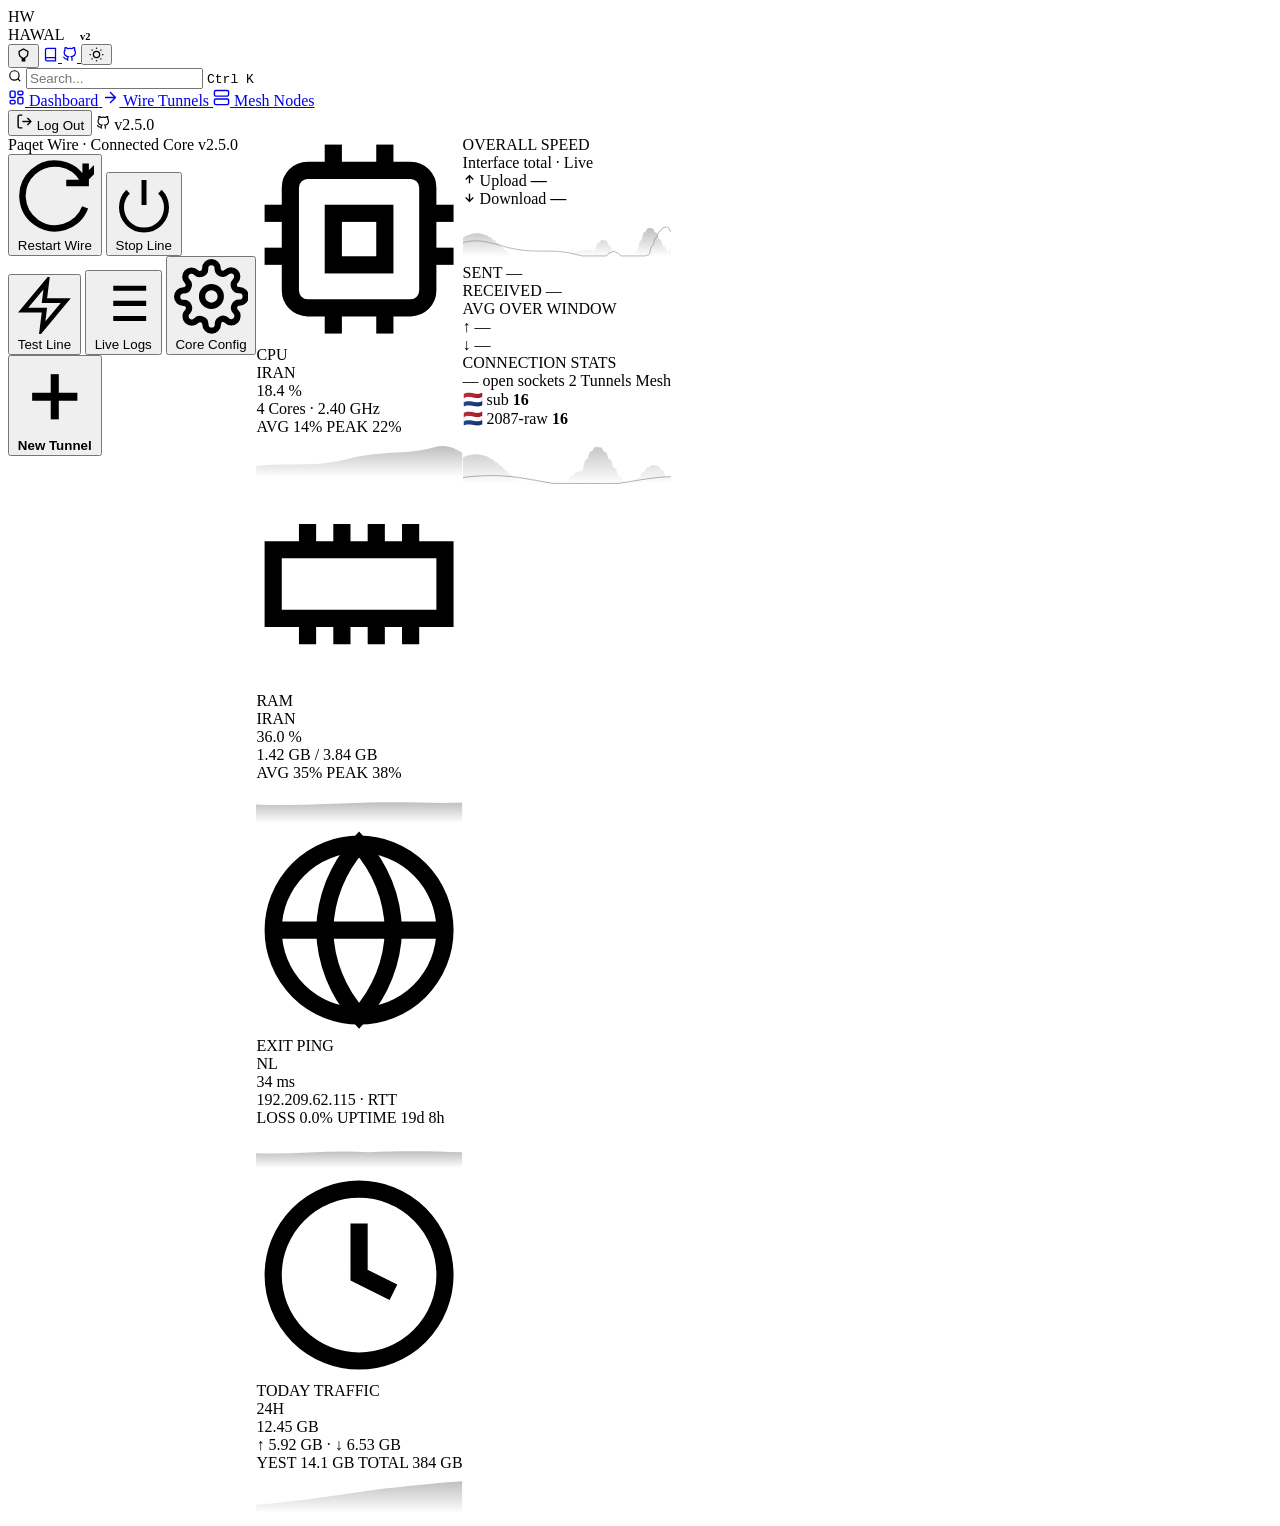
==== commit 80e6fb48: "feat(release): bump v2.5.1 - resilient rawpaq carrier, anti-freeze deadlink recovery, and deep DPI r" ====
--- a/app/templates/index.html
+++ b/app/templates/index.html
@@ -1,733 +1,4611 @@
-<!DOCTYPE html>
-<html lang="fa" dir="rtl">
+<!doctype html>
+<html lang="en" data-theme="dark">
 <head>
-  <meta charset="UTF-8">
-  <meta name="viewport" content="width=device-width, initial-scale=1.0">
-  <title>Hawal — مدیریت تانل و زیرساخت شبکه</title>
-  <link rel="stylesheet" href="/static/css/style.css?v=20260929-antislop">
-  <link rel="icon" href="data:image/svg+xml,<svg xmlns=%22http://www.w3.org/2000/svg%22 viewBox=%220 0 100 100%22><text y=%22.9em%22 font-size=%2290%22>⚡</text></svg>">
+  <meta charset="utf-8" />
+  <meta name="viewport" content="width=device-width, initial-scale=1" />
+  <title>Hawal Core v2 • Network Console</title>
+  <link rel="stylesheet" href="theme.css" />
+  <link rel="stylesheet" href="app.css" />
 </head>
 <body>
-  <div class="app-container">
+  <div class="layout">
     
-    <!-- =========================================================
-         SIDEBAR NAVIGATION
-    ========================================================== -->
-    <aside class="sidebar">
-      <div class="sidebar-header" onclick="switchTab('dashboard')">
-        <div class="hawal-logo-icon">
-          <svg width="20" height="20" fill="none" stroke="currentColor" viewBox="0 0 24 24">
-            <path stroke-linecap="round" stroke-linejoin="round" stroke-width="2" d="M13 10V3L4 14h7v7l9-11h-7z"></path>
-          </svg>
-        </div>
-        <div class="hawal-title-wrap">
-          <div class="hawal-brand-title">هه‌واڵ Core</div>
-          <div class="hawal-brand-status">
-            <span class="status-dot online"></span> شبکه متصل
-          </div>
+        <!-- Left Sidebar (Full Ant Design Design System) -->
+    <aside class=sidebar id=mainSidebar>
+      <!-- Top Brand & Header Utility Bar -->
+      <div class=sidebar-header>
+        <!-- Logo when collapsed -->
+        <div class=sidebar-logo-collapsed id=sidebarLogoCollapsed title="Expand Sidebar">HW</div>
+
+        <!-- Brand Title when expanded (linked to GitHub repo) -->
+        <a href="https://github.com/dalroot/hawal" target="_blank" rel="noopener noreferrer" class="sidebar-brand-expanded" title="Hawal on GitHub (dalroot/hawal)" style="text-decoration: none; color: inherit;">
+          <span class="brand-title">HAWAL</span>
+          <span style="font-size: 10.5px; color: var(--color-primary); background: var(--color-primary-soft); padding: 1px 6px; border-radius: 4px; font-weight: 700; margin-left: 6px;">v2</span>
+        </a>
+
+        <!-- Header Utility Actions (Pin, Docs, GitHub, Theme) -->
+        <div class="sidebar-header-actions">
+          <!-- Pin / Keep Fixed Toggle -->
+          <button id="sidebarPinBtn" class="header-util-btn active" title="Pin / Unpin Sidebar">
+            <svg width="15" height="15" viewBox="0 0 24 24" fill="none" stroke="currentColor" stroke-width="2">
+              <path d="M12 17v5M5 7l7-4 7 4v3a8 8 0 0 1-5 7.4V22h-4v-4.6A8 8 0 0 1 5 10V7z" />
+            </svg>
+          </button>
+          
+          <!-- Docs / API Reference -->
+          <a href="https://github.com/dalroot/hawal#readme" target="_blank" rel="noopener noreferrer" class="header-util-btn" title="Hawal Documentation &amp; API Guide">
+            <svg width="15" height="15" viewBox="0 0 24 24" fill="none" stroke="currentColor" stroke-width="2">
+              <path d="M4 19.5A2.5 2.5 0 0 1 6.5 17H20"></path>
+              <path d="M6.5 2H20v20H6.5A2.5 2.5 0 0 1 4 19.5v-15A2.5 2.5 0 0 1 6.5 2z"></path>
+            </svg>
+          </a>
+
+          <!-- GitHub -->
+          <a href="https://github.com/dalroot/hawal" target="_blank" rel="noopener noreferrer" class="header-util-btn" title="GitHub Repository (dalroot/hawal)">
+            <svg width="15" height="15" viewBox="0 0 24 24" fill="none" stroke="currentColor" stroke-width="2">
+              <path d="M9 19c-5 1.5-5-2.5-7-3m14 6v-3.87a3.37 3.37 0 0 0-.94-2.61c3.14-.35 6.44-1.54 6.44-7A5.44 5.44 0 0 0 20 4.77 5.07 5.07 0 0 0 19.91 1S18.73.65 16 2.48a13.38 13.38 0 0 0-7 0C6.27.65 5.09 1 5.09 1A5.07 5.07 0 0 0 5 4.77a5.44 5.44 0 0 0-1.5 3.78c0 5.42 3.3 6.61 6.44 7A3.37 3.37 0 0 0 9 18.13V22"></path>
+            </svg>
+          </a>
+
+          <!-- Theme Toggle (Sun / Moon) -->
+          <button id="themeToggleBtn" class="header-util-btn" title="Toggle Light / Dark Mode">
+            <svg id="themeIconSun" width="15" height="15" viewBox="0 0 24 24" fill="none" stroke="currentColor" stroke-width="2">
+              <circle cx="12" cy="12" r="5"></circle>
+              <line x1="12" y1="1" x2="12" y2="3"></line>
+              <line x1="12" y1="21" x2="12" y2="23"></line>
+              <line x1="4.22" y1="4.22" x2="5.64" y2="5.64"></line>
+              <line x1="18.36" y1="18.36" x2="19.78" y2="19.78"></line>
+              <line x1="1" y1="12" x2="3" y2="12"></line>
+              <line x1="21" y1="12" x2="23" y2="12"></line>
+              <line x1="4.22" y1="19.78" x2="5.64" y2="18.36"></line>
+              <line x1="18.36" y1="5.64" x2="19.78" y2="4.22"></line>
+            </svg>
+            <svg id="themeIconMoon" style="display:none;" width="15" height="15" viewBox="0 0 24 24" fill="none" stroke="currentColor" stroke-width="2">
+              <path d="M21 12.79A9 9 0 1 1 11.21 3 7 7 0 0 0 21 12.79z"></path>
+            </svg>
+          </button>
         </div>
       </div>
 
-      <!-- Quick Search -->
-      <div class="sidebar-search">
-        <div class="search-input-box">
-          <svg fill="none" stroke="currentColor" viewBox="0 0 24 24"><path stroke-linecap="round" stroke-linejoin="round" stroke-width="2" d="M21 21l-6-6m2-5a7 7 0 11-14 0 7 7 0 0114 0z"></path></svg>
-          <input type="text" id="sidebar-search-input" placeholder="جست‌وجو در نودها و پورت‌ها" oninput="handleQuickFilter(this.value)">
-          <span class="kbd-badge">Ctrl K</span>
+      <!-- Quick Search Bar (Ctrl + K) -->
+      <div class="sidebar-search-wrap">
+        <div class="sidebar-search" id="sidebarSearchTrigger">
+          <svg class="search-icon" width="14" height="14" viewBox="0 0 24 24" fill="none" stroke="currentColor" stroke-width="2">
+            <circle cx="11" cy="11" r="8"></circle>
+            <line x1="21" y1="21" x2="16.65" y2="16.65"></line>
+          </svg>
+          <input type="text" id="sidebarSearchInput" placeholder="Search..." class="search-input" />
+          <kbd class="search-kbd">Ctrl K</kbd>
         </div>
       </div>
-
-      <!-- Nav Sections -->
-      <div class="sidebar-nav">
-        <!-- Group 1: Monitoring -->
-        <div>
-          <div class="nav-section-title">مانیتورینگ و گزارش</div>
-          <div class="cf-nav-group">
-            <div class="cf-nav-item active" id="nav-dashboard" onclick="switchTab('dashboard')">
-              <svg fill="none" stroke="currentColor" viewBox="0 0 24 24"><path stroke-linecap="round" stroke-linejoin="round" stroke-width="1.8" d="M4 6a2 2 0 012-2h2a2 2 0 012 2v2a2 2 0 01-2 2H6a2 2 0 01-2-2V6zM14 6a2 2 0 012-2h2a2 2 0 012 2v2a2 2 0 01-2 2h-2a2 2 0 01-2-2V6zM4 16a2 2 0 012-2h2a2 2 0 012 2v2a2 2 0 01-2 2H6a2 2 0 01-2-2v-2zM14 16a2 2 0 012-2h2a2 2 0 012 2v2a2 2 0 01-2 2h-2a2 2 0 01-2-2v-2z"></path></svg>
-              <span>نمای کلی داشبورد</span>
-            </div>
+      
+      <!-- Scrollable Navigation List (Custom Slim Scrollbar) -->
+      <div class="sidebar-menu-scroll">
+        <!-- 1. Dashboard -->
+        <a href="#/dashboard" class="sidebar-nav-item active" title="Dashboard">
+          <svg width="17" height="17" viewBox="0 0 24 24" fill="none" stroke="currentColor" stroke-width="2">
+            <rect x="3" y="3" width="7" height="9" rx="1.5"></rect>
+            <rect x="14" y="3" width="7" height="5" rx="1.5"></rect>
+            <rect x="14" y="12" width="7" height="9" rx="1.5"></rect>
+            <rect x="3" y="16" width="7" height="5" rx="1.5"></rect>
+          </svg>
+          <span class="nav-label">Dashboard</span>
+        </a>
+
+        <!-- 2. Wire Tunnels -->
+        <a href="#/tunnels" class="sidebar-nav-item" title="Wire Tunnels">
+          <svg width="17" height="17" viewBox="0 0 24 24" fill="none" stroke="currentColor" stroke-width="2">
+            <path d="M5 12h14M12 5l7 7-7 7" stroke-linecap="round" stroke-linejoin="round"></path>
+          </svg>
+          <span class="nav-label">Wire Tunnels</span>
+        </a>
+
+        <!-- 3. Mesh Nodes -->
+        <a href="#/nodes" class="sidebar-nav-item" title="Mesh Nodes">
+          <svg width="17" height="17" viewBox="0 0 24 24" fill="none" stroke="currentColor" stroke-width="2">
+            <rect x="2" y="2" width="20" height="8" rx="2"></rect>
+            <rect x="2" y="14" width="20" height="8" rx="2"></rect>
+            <line x1="6" y1="6" x2="6.01" y2="6"></line>
+            <line x1="6" y1="18" x2="6.01" y2="18"></line>
+          </svg>
+          <span class="nav-label">Mesh Nodes</span>
+        </a>
+
+        <!-- [Hidden for MVP Release - Preserved for future v2 iterations]
+        4. DPI & Traffic
+        <a href="#traffic" class="sidebar-nav-item" title="DPI & Traffic">
+          <svg width="17" height="17" viewBox="0 0 24 24" fill="none" stroke="currentColor" stroke-width="2">
+            <polyline points="22 12 18 12 15 21 9 3 6 12 2 12"></polyline>
+          </svg>
+          <span class="nav-label">DPI &amp; Traffic</span>
+        </a>
+
+        5. Routing Rules
+        <a href="#routing" class="sidebar-nav-item" title="Routing Rules">
+          <svg width="17" height="17" viewBox="0 0 24 24" fill="none" stroke="currentColor" stroke-width="2">
+            <polyline points="16 3 21 3 21 8"></polyline>
+            <line x1="4" y1="20" x2="21" y2="3"></line>
+            <polyline points="21 16 21 21 16 21"></polyline>
+            <line x1="15" y1="15" x2="21" y2="21"></line>
+            <line x1="4" y1="4" x2="9" y2="9"></line>
+          </svg>
+          <span class="nav-label">Routing Rules</span>
+        </a>
+
+        6. Collapsible Category: Core Config
+        <div class="sidebar-accordion-group">
+          <button class="sidebar-nav-item accordion-header" id="coreConfigAccordionBtn" title="Core Config">
+            <svg width="17" height="17" viewBox="0 0 24 24" fill="none" stroke="currentColor" stroke-width="2">
+              <circle cx="12" cy="12" r="3"></circle>
+              <path d="M19.4 15a1.65 1.65 0 0 0 .33 1.82l.06.06a2 2 0 0 1 0 2.83 2 2 0 0 1-2.83 0l-.06-.06a1.65 1.65 0 0 0-1.82-.33 1.65 1.65 0 0 0-1 1.51V21a2 2 0 0 1-2 2 2 2 0 0 1-2-2v-.09A1.65 1.65 0 0 0 9 19.4a1.65 1.65 0 0 0-1.82.33l-.06.06a2 2 0 0 1-2.83 0 2 2 0 0 1 0-2.83l.06-.06a1.65 1.65 0 0 0 .33-1.82 1.65 1.65 0 0 0-1.51-1H3a2 2 0 0 1-2-2 2 2 0 0 1 2-2h.09A1.65 1.65 0 0 0 4.6 9a1.65 1.65 0 0 0-.33-1.82l-.06-.06a2 2 0 0 1 0-2.83 2 2 0 0 1 2.83 0l.06.06a1.65 1.65 0 0 0 1.82.33H9a1.65 1.65 0 0 0 1-1.51V3a2 2 0 0 1 2-2 2 2 0 0 1 2 2v.09a1.65 1.65 0 0 0 1 1.51 1.65 1.65 0 0 0 1.82-.33l.06-.06a2 2 0 0 1 2.83 0 2 2 0 0 1 0 2.83l-.06.06a1.65 1.65 0 0 0-.33 1.82V9a1.65 1.65 0 0 0 1.51 1H21a2 2 0 0 1 2 2 2 2 0 0 1-2 2h-.09a1.65 1.65 0 0 0-1.51 1z"></path>
+            </svg>
+            <span class="nav-label">Core Config</span>
+            <svg class="chevron-arrow" width="13" height="13" viewBox="0 0 24 24" fill="none" stroke="currentColor" stroke-width="2">
+              <polyline points="6 9 12 15 18 9"></polyline>
+            </svg>
+          </button>
+          
+          <div class="accordion-sub-menu" id="coreConfigSubMenu">
+            <a href="#smuggle" class="sub-nav-item">Stealth Obfuscation</a>
+            <a href="#ports" class="sub-nav-item">Port Allocator</a>
+            <a href="#engine" class="sub-nav-item">REX Engine v1.2</a>
           </div>
         </div>
 
-        <!-- Group 2: Infrastructure -->
-        <div>
-          <div class="nav-section-title">زیرساخت و ارتباطات</div>
-          <div class="cf-nav-group">
-            <div class="cf-nav-item" id="nav-tunnels" onclick="switchTab('tunnels')">
-              <svg fill="none" stroke="currentColor" viewBox="0 0 24 24"><path stroke-linecap="round" stroke-linejoin="round" stroke-width="1.8" d="M13 10V3L4 14h7v7l9-11h-7z"></path></svg>
-              <span>تانل‌ها و پورت‌ها</span>
-            </div>
-            <div class="cf-nav-item" id="nav-nodes" onclick="switchTab('nodes')">
-              <svg fill="none" stroke="currentColor" viewBox="0 0 24 24"><path stroke-linecap="round" stroke-linejoin="round" stroke-width="1.8" d="M5 12h14M5 12a2 2 0 01-2-2V6a2 2 0 012-2h14a2 2 0 012 2v4a2 2 0 01-2 2M5 12a2 2 0 00-2 2v4a2 2 0 002 2h14a2 2 0 002-2v-4a2 2 0 00-2-2m-2-4h.01M17 16h.01"></path></svg>
-              <span>سرورها و نودها</span>
-            </div>
-          </div>
-        </div>
-
-        <!-- Group 3: System -->
-        <div>
-          <div class="nav-section-title">عملیات و مدیریت</div>
-          <div class="cf-nav-group">
-            <div class="cf-nav-item" id="nav-logs" onclick="switchTab('logs'); loadLogs();">
-              <svg fill="none" stroke="currentColor" viewBox="0 0 24 24"><path stroke-linecap="round" stroke-linejoin="round" stroke-width="1.8" d="M8 9l3 3-3 3m5 0h3M5 20h14a2 2 0 002-2V6a2 2 0 00-2-2H5a2 2 0 00-2 2v12a2 2 0 002 2z"></path></svg>
-              <span>کنسول لاگ‌های زنده</span>
-            </div>
-            <div class="cf-nav-item" id="nav-settings" onclick="switchTab('settings')">
-              <svg fill="none" stroke="currentColor" viewBox="0 0 24 24"><path stroke-linecap="round" stroke-linejoin="round" stroke-width="1.8" d="M10.325 4.317c.426-1.756 2.924-1.756 3.35 0a1.724 1.724 0 002.573 1.066c1.543-.94 3.31.826 2.37 2.37a1.724 1.724 0 001.065 2.572c1.756.426 1.756 2.924 0 3.35a1.724 1.724 0 00-1.066 2.573c.94 1.543-.826 3.31-2.37 2.37a1.724 1.724 0 00-2.572 1.065c-.426 1.756-2.924 1.756-3.35 0a1.724 1.724 0 00-2.573-1.066c-1.543.94-3.31-.826-2.37-2.37a1.724 1.724 0 00-1.065-2.572c-1.756-.426-1.756-2.924 0-3.35a1.724 1.724 0 001.066-2.573c-.94-1.543.826-3.31 2.37-2.37.996.608 2.296.07 2.572-1.065z"></path><path stroke-linecap="round" stroke-linejoin="round" stroke-width="1.8" d="M15 12a3 3 0 11-6 0 3 3 0 016 0z"></path></svg>
-              <span>تنظیمات هسته و پنل</span>
-            </div>
-          </div>
-        </div>
+        7. Live Probe Logs
+        <a href="#logs" class="sidebar-nav-item" title="Live Logs">
+          <svg width="17" height="17" viewBox="0 0 24 24" fill="none" stroke="currentColor" stroke-width="2">
+            <line x1="8" y1="6" x2="21" y2="6"></line>
+            <line x1="8" y1="12" x2="21" y2="12"></line>
+            <line x1="8" y1="18" x2="21" y2="18"></line>
+            <line x1="3" y1="6" x2="3.01" y2="6"></line>
+            <line x1="3" y1="12" x2="3.01" y2="12"></line>
+            <line x1="3" y1="18" x2="3.01" y2="18"></line>
+          </svg>
+          <span class="nav-label">Live Logs</span>
+        </a>
+
+        8. API & Docs
+        <a href="#api" class="sidebar-nav-item" title="API & Docs">
+          <svg width="17" height="17" viewBox="0 0 24 24" fill="none" stroke="currentColor" stroke-width="2">
+            <path d="M10 13a5 5 0 0 0 7.54.54l3-3a5 5 0 0 0-7.07-7.07l-1.72 1.71"></path>
+            <path d="M14 11a5 5 0 0 0-7.54-.54l-3 3a5 5 0 0 0 7.07 7.07l1.71-1.71"></path>
+          </svg>
+          <span class="nav-label">API Docs</span>
+        </a>
+        -->
       </div>
 
+      <!-- Sidebar Footer (Log Out & GitHub Version) -->
       <div class="sidebar-footer">
-        <span class="num">v2.0.0 Hybrid</span>
-        <a href="/logout" style="color: var(--accent-rose); text-decoration: none; font-weight: 600;">خروج</a>
+        <button class="sidebar-nav-item logout-btn" title="Log Out / Disconnect">
+          <svg width="17" height="17" viewBox="0 0 24 24" fill="none" stroke="currentColor" stroke-width="2">
+            <path d="M9 21H5a2 2 0 0 1-2-2V5a2 2 0 0 1 2-2h4"></path>
+            <polyline points="16 17 21 12 16 7"></polyline>
+            <line x1="21" y1="12" x2="9" y2="12"></line>
+          </svg>
+          <span class="nav-label">Log Out</span>
+        </button>
+
+        <a href="https://github.com/dalroot/hawal" target="_blank" rel="noopener noreferrer" class="sidebar-version-wrap" title="Hawal v2 on GitHub (dalroot/hawal)" style="text-decoration: none; color: inherit; cursor: pointer;">
+          <svg width="14" height="14" viewBox="0 0 24 24" fill="none" stroke="currentColor" stroke-width="2">
+            <path d="M9 19c-5 1.5-5-2.5-7-3m14 6v-3.87a3.37 3.37 0 0 0-.94-2.61c3.14-.35 6.44-1.54 6.44-7A5.44 5.44 0 0 0 20 4.77 5.07 5.07 0 0 0 19.91 1S18.73.65 16 2.48a13.38 13.38 0 0 0-7 0C6.27.65 5.09 1 5.09 1A5.07 5.07 0 0 0 5 4.77a5.44 5.44 0 0 0-1.5 3.78c0 5.42 3.3 6.61 6.44 7A3.37 3.37 0 0 0 9 18.13V22"></path>
+          </svg>
+          <span class="version-text num">v2.5.0</span>
+        </a>
       </div>
     </aside>
 
-    <!-- =========================================================
-         MAIN CONTENT AREA
-    ========================================================== -->
-    <main class="main-content">
+    <!-- Main Content Area -->
+    <div class="main-area">
       
-      <!-- Topbar Header -->
-      <header class="cf-topbar">
-        <div class="cf-topbar-left" id="cf-breadcrumbs">
-          <span style="cursor: pointer;" onclick="switchTab('dashboard')">Hawal</span>
-          <span>/</span>
-          <span style="color: var(--text-primary); font-weight: 700;">نمای کلی</span>
-        </div>
-
-        <div class="cf-topbar-right">
-          <button class="btn btn-secondary btn-sm" onclick="restartAllAgents()" title="ری‌استارت و بازیابی سلامت تمام سرویس‌ها">
-            <svg width="14" height="14" fill="none" stroke="currentColor" viewBox="0 0 24 24"><path stroke-linecap="round" stroke-linejoin="round" stroke-width="2" d="M4 4v5h.582m15.356 2A8.001 8.001 0 004.582 9m0 0H9m11 11v-5h-.581m0 0a8.003 8.003 0 01-15.357-2m15.357 2H15"></path></svg>
-            <span>ری‌استارت ایجنت‌ها</span>
-          </button>
-          <button class="btn btn-secondary btn-sm" onclick="openAddNodeModal()">
-            <span>+ نود جدید</span>
-          </button>
-          <button class="btn btn-primary btn-sm" onclick="openAddTunnelModal()">
-            <span>+ تانل جدید</span>
-          </button>
-        </div>
-      </header>
-
-      <!-- =======================================================
-           TAB 1: DASHBOARD (OVERVIEW BENTO GRID)
-      ======================================================== -->
-      <div id="tab-dashboard" class="tab-content">
-        <div class="cf-body-container">
+      <!-- View Container -->
+      <main class="view-container">
+        
+        <!-- VIEW 1: Dashboard / Overview Page -->
+        <div id="view-dashboard" class="app-view">
+
+          <!-- Top Action & Status Card (Dashboard Only) -->
+          <div class="toolbar-card">
+            
+            <!-- Running Status Pill -->
+            <div class="toolbar-status">
+              <span class="status-badge">
+                <span class="status-dot"></span>
+                <span>Paqet Wire · Connected</span>
+              </span>
+              <span class="version-tag">Core v2.5.0</span>
+            </div>
+
+            <!-- Functional Operational Buttons -->
+            <div class="toolbar-actions" style="margin-left: auto;">
+              <!-- 1. Restart Active Wire -->
+              <button class="action-btn action-btn-highlight" title="Restart tunnel handshake and re-sync endpoints">
+                <svg viewBox="0 0 24 24" fill="none" stroke="currentColor" stroke-width="2">
+                  <path d="M21.5 2v6h-6M21.34 15.57a10 10 0 1 1-.57-8.38l5.67-5.67"></path>
+                </svg>
+                <span>Restart Wire</span>
+              </button>
+
+              <!-- 2. Stop / Pause Tunnel -->
+              <button class="action-btn" title="Temporarily pause packet forwarding">
+                <svg viewBox="0 0 24 24" fill="none" stroke="currentColor" stroke-width="2">
+                  <path d="M18.36 6.64a9 9 0 1 1-12.73 0"></path>
+                  <line x1="12" y1="2" x2="12" y2="12"></line>
+                </svg>
+                <span>Stop Line</span>
+              </button>
+
+              <div class="toolbar-divider"></div>
+
+              <!-- 3. Test Line (Ping & Loss) -->
+              <button class="action-btn" title="Execute real ICMP & TCP RTT latency test">
+                <svg viewBox="0 0 24 24" fill="none" stroke="currentColor" stroke-width="2">
+                  <polygon points="13 2 3 14 12 14 11 22 21 10 12 10 13 2"></polygon>
+                </svg>
+                <span>Test Line</span>
+              </button>
+
+              <!-- 4. Live Logs -->
+              <button class="action-btn" title="View real-time handshake and DPI probe logs">
+                <svg viewBox="0 0 24 24" fill="none" stroke="currentColor" stroke-width="2">
+                  <line x1="8" y1="6" x2="21" y2="6"></line>
+                  <line x1="8" y1="12" x2="21" y2="12"></line>
+                  <line x1="8" y1="18" x2="21" y2="18"></line>
+                  <line x1="3" y1="6" x2="3.01" y2="6"></line>
+                  <line x1="3" y1="12" x2="3.01" y2="12"></line>
+                  <line x1="3" y1="18" x2="3.01" y2="18"></line>
+                </svg>
+                <span>Live Logs</span>
+              </button>
+
+              <!-- 5. Core Config -->
+              <button class="action-btn" title="Configure ports, stealth obfuscation and tokens">
+                <svg viewBox="0 0 24 24" fill="none" stroke="currentColor" stroke-width="2">
+                  <circle cx="12" cy="12" r="3"></circle>
+                  <path d="M19.4 15a1.65 1.65 0 0 0 .33 1.82l.06.06a2 2 0 0 1 0 2.83 2 2 0 0 1-2.83 0l-.06-.06a1.65 1.65 0 0 0-1.82-.33 1.65 1.65 0 0 0-1 1.51V21a2 2 0 0 1-2 2 2 2 0 0 1-2-2v-.09A1.65 1.65 0 0 0 9 19.4a1.65 1.65 0 0 0-1.82.33l-.06.06a2 2 0 0 1-2.83 0 2 2 0 0 1 0-2.83l.06-.06a1.65 1.65 0 0 0 .33-1.82 1.65 1.65 0 0 0-1.51-1H3a2 2 0 0 1-2-2 2 2 0 0 1 2-2h.09A1.65 1.65 0 0 0 4.6 9a1.65 1.65 0 0 0-.33-1.82l-.06-.06a2 2 0 0 1 0-2.83 2 2 0 0 1 2.83 0l.06.06a1.65 1.65 0 0 0 1.82.33H9a1.65 1.65 0 0 0 1-1.51V3a2 2 0 0 1 2-2 2 2 0 0 1 2 2v.09a1.65 1.65 0 0 0 1 1.51 1.65 1.65 0 0 0 1.82-.33l.06-.06a2 2 0 0 1 2.83 0 2 2 0 0 1 0 2.83l-.06.06a1.65 1.65 0 0 0-.33 1.82V9a1.65 1.65 0 0 0 1.51 1H21a2 2 0 0 1 2 2 2 2 0 0 1-2 2h-.09a1.65 1.65 0 0 0-1.51 1z"></path>
+                </svg>
+                <span>Core Config</span>
+              </button>
+
+              <div class="toolbar-divider"></div>
+
+              <!-- 6. New Tunnel -->
+              <button class="action-btn" id="topbarNewTunnelBtn" style="color:var(--color-primary); font-weight:600;" title="Create a new wire tunnel">
+                <svg viewBox="0 0 24 24" fill="none" stroke="currentColor" stroke-width="2.5">
+                  <line x1="12" y1="5" x2="12" y2="19"></line>
+                  <line x1="5" y1="12" x2="19" y2="12"></line>
+                </svg>
+                <span>New Tunnel</span>
+              </button>
+            </div>
+
+          </div>
+
+          <!-- 4-Card System & Traffic Metric Grid (Spacious, Clean Proportions) -->
+          <section class="metrics-grid-4">
           
-          <!-- Hero Title Section -->
-          <div class="hero-banner">
-            <div class="hero-title-group">
-              <h1>وضعیت لحظه‌ای زیرساخت و شبکه</h1>
-              <p>مانیتورینگ منابع سخت‌افزاری سرورها، ترافیک دوره و جریان بسته‌های تانل</p>
-            </div>
-            <div class="hero-actions">
-              <div class="search-input-box" style="width: 280px;">
-                <svg fill="none" stroke="currentColor" viewBox="0 0 24 24"><path stroke-linecap="round" stroke-linejoin="round" stroke-width="2" d="M21 21l-6-6m2-5a7 7 0 11-14 0 7 7 0 0114 0z"></path></svg>
-                <input type="text" class="cf-main-search-input" id="cf-home-search-input" placeholder="جست‌وجوی سریع تانل یا پورت" oninput="handleQuickFilter(this.value)">
-                <span class="kbd-badge">/</span>
+          <!-- Card 1: CPU -->
+          <div class="metric-card">
+            <div class="metric-card-header">
+              <div class="metric-title-wrap">
+                <svg viewBox="0 0 24 24" fill="none" stroke="currentColor" stroke-width="2">
+                  <rect x="4" y="4" width="16" height="16" rx="2"></rect>
+                  <rect x="9" y="9" width="6" height="6"></rect>
+                  <line x1="9" y1="1" x2="9" y2="4"></line>
+                  <line x1="15" y1="1" x2="15" y2="4"></line>
+                  <line x1="9" y1="20" x2="9" y2="23"></line>
+                  <line x1="15" y1="20" x2="15" y2="23"></line>
+                  <line x1="20" y1="9" x2="23" y2="9"></line>
+                  <line x1="20" y1="14" x2="23" y2="14"></line>
+                  <line x1="1" y1="9" x2="4" y2="9"></line>
+                  <line x1="1" y1="14" x2="4" y2="14"></line>
+                </svg>
+                <span>CPU</span>
               </div>
-            </div>
-          </div>
-
-          <!-- BENTO ROW 1: LIVE SERVER RESOURCE NODES -->
-          <div class="server-nodes-grid" id="server-nodes-resource-container">
-            <!-- Dynamically populated with high-fidelity server cards (Iran & Kharej) -->
-          </div>
-
-          <!-- BENTO ROW 2: TRAFFIC & NETWORK KPI CARDS -->
-          <div class="traffic-kpi-grid">
+              <span class="metric-pill-tag">IRAN</span>
+            </div>
             
-            <!-- KPI 1: Today Usage -->
-            <div class="kpi-card">
-              <div class="kpi-top">
-                <span>مصرف ترافیک امروز</span>
-                <svg class="kpi-icon" fill="none" stroke="currentColor" viewBox="0 0 24 24"><path stroke-linecap="round" stroke-linejoin="round" stroke-width="2" d="M12 8v4l3 3m6-3a9 9 0 11-18 0 9 9 0 0118 0z"></path></svg>
+            <div class="metric-value-row">
+              <span class="metric-main-value num">18.4</span>
+              <span class="metric-unit">%</span>
+            </div>
+            <div class="metric-subtitle">4 Cores · 2.40 GHz</div>
+            
+            <div class="metric-stats-row">
+              <span>AVG 14%</span>
+              <span>PEAK 22%</span>
+            </div>
+
+            <!-- Soft Sparkline Chart with Dashed Threshold (Ant Design style) -->
+            <svg class="metric-sparkline" viewBox="0 0 220 44" preserveAspectRatio="none">
+              <line x1="0" y1="22" x2="220" y2="22" stroke="var(--chart-grid)" stroke-dasharray="3 3"></line>
+              
+              <path d="M 0 32 
+                       C 35 28, 65 34, 100 24 
+                       C 135 15, 165 20, 190 12 
+                       C 205 8, 215 15, 220 18
+                       L 220 44 L 0 44 Z" 
+                    fill="url(#sparkPrimaryGrad)"></path>
+
+              <path d="M 0 32 
+                       C 35 28, 65 34, 100 24 
+                       C 135 15, 165 20, 190 12 
+                       C 205 8, 215 15, 220 18" 
+                    fill="none" stroke="var(--color-primary)" stroke-width="1.8" stroke-linecap="round"></path>
+
+              <defs>
+                <linearGradient id="sparkPrimaryGrad" x1="0" y1="0" x2="0" y2="1">
+                  <stop offset="0%" stop-color="var(--color-primary)" stop-opacity="0.25"></stop>
+                  <stop offset="100%" stop-color="var(--color-primary)" stop-opacity="0.0"></stop>
+                </linearGradient>
+              </defs>
+            </svg>
+          </div>
+
+          <!-- Card 2: RAM -->
+          <div class="metric-card">
+            <div class="metric-card-header">
+              <div class="metric-title-wrap">
+                <svg style="color:var(--color-cyan);" viewBox="0 0 24 24" fill="none" stroke="currentColor" stroke-width="2">
+                  <path d="M6 19v-3M10 19v-3M14 19v-3M18 19v-3M6 5v3M10 5v3M14 5v3M18 5v3M2 8h20v8H2z"></path>
+                </svg>
+                <span>RAM</span>
               </div>
-              <div class="kpi-value tabular-nums" id="kpi-today-traffic">-- MB</div>
-              <div class="kpi-sub">
-                <span style="color: var(--accent-emerald); font-weight: 600;">امروز</span>
-                <span>از بامداد تا کنون</span>
+              <span class="metric-pill-tag">IRAN</span>
+            </div>
+            
+            <div class="metric-value-row">
+              <span class="metric-main-value num">36.0</span>
+              <span class="metric-unit">%</span>
+            </div>
+            <div class="metric-subtitle">1.42 GB / 3.84 GB</div>
+            
+            <div class="metric-stats-row">
+              <span>AVG 35%</span>
+              <span>PEAK 38%</span>
+            </div>
+
+            <svg class="metric-sparkline" viewBox="0 0 220 44" preserveAspectRatio="none">
+              <line x1="0" y1="22" x2="220" y2="22" stroke="var(--chart-grid)" stroke-dasharray="3 3"></line>
+
+              <path d="M 0 24 
+                       C 40 26, 80 23, 120 22 
+                       C 160 21, 190 23, 220 22
+                       L 220 44 L 0 44 Z" 
+                    fill="url(#sparkCyanGrad)"></path>
+
+              <path d="M 0 24 
+                       C 40 26, 80 23, 120 22 
+                       C 160 21, 190 23, 220 22" 
+                    fill="none" stroke="var(--color-cyan)" stroke-width="1.8" stroke-linecap="round"></path>
+
+              <defs>
+                <linearGradient id="sparkCyanGrad" x1="0" y1="0" x2="0" y2="1">
+                  <stop offset="0%" stop-color="var(--color-cyan)" stop-opacity="0.25"></stop>
+                  <stop offset="100%" stop-color="var(--color-cyan)" stop-opacity="0.0"></stop>
+                </linearGradient>
+              </defs>
+            </svg>
+          </div>
+
+          <!-- Card 3: Exit Ping -->
+          <div class="metric-card">
+            <div class="metric-card-header">
+              <div class="metric-title-wrap">
+                <svg style="color:var(--color-emerald);" viewBox="0 0 24 24" fill="none" stroke="currentColor" stroke-width="2">
+                  <circle cx="12" cy="12" r="10"></circle>
+                  <line x1="2" y1="12" x2="22" y2="12"></line>
+                  <path d="M12 2a15.3 15.3 0 0 1 4 10 15.3 15.3 0 0 1-4 10 15.3 15.3 0 0 1-4-10 15.3 15.3 0 0 1 4-10z"></path>
+                </svg>
+                <span>EXIT PING</span>
               </div>
-            </div>
-
-            <!-- KPI 2: Billing Cycle Total -->
-            <div class="kpi-card">
-              <div class="kpi-top">
-                <span>مصرف کل دوره جاری</span>
-                <svg class="kpi-icon" fill="none" stroke="currentColor" viewBox="0 0 24 24"><path stroke-linecap="round" stroke-linejoin="round" stroke-width="2" d="M9 19v-6a2 2 0 00-2-2H5a2 2 0 00-2 2v6a2 2 0 002 2h2a2 2 0 002-2zm0 0V9a2 2 0 012-2h2a2 2 0 012 2v10m-6 0a2 2 0 002 2h2a2 2 0 002-2m0 0V5a2 2 0 012-2h2a2 2 0 012 2v14a2 2 0 01-2 2h-2a2 2 0 01-2-2z"></path></svg>
+              <span class="metric-pill-tag">NL</span>
+            </div>
+            
+            <div class="metric-value-row">
+              <span class="metric-main-value num">34</span>
+              <span class="metric-unit">ms</span>
+            </div>
+            <div class="metric-subtitle">192.209.62.115 · RTT</div>
+            
+            <div class="metric-stats-row">
+              <span>LOSS 0.0%</span>
+              <span>UPTIME 19d 8h</span>
+            </div>
+
+            <svg class="metric-sparkline" viewBox="0 0 220 44" preserveAspectRatio="none">
+              <line x1="0" y1="22" x2="220" y2="22" stroke="var(--chart-grid)" stroke-dasharray="3 3"></line>
+
+              <path d="M 0 28 
+                       C 40 30, 80 24, 120 27 
+                       C 160 25, 190 26, 220 27
+                       L 220 44 L 0 44 Z" 
+                    fill="url(#sparkGreenGrad)"></path>
+
+              <path d="M 0 28 
+                       C 40 30, 80 24, 120 27 
+                       C 160 25, 190 26, 220 27" 
+                    fill="none" stroke="var(--color-emerald)" stroke-width="1.8" stroke-linecap="round"></path>
+
+              <defs>
+                <linearGradient id="sparkGreenGrad" x1="0" y1="0" x2="0" y2="1">
+                  <stop offset="0%" stop-color="var(--color-emerald)" stop-opacity="0.25"></stop>
+                  <stop offset="100%" stop-color="var(--color-emerald)" stop-opacity="0.0"></stop>
+                </linearGradient>
+              </defs>
+            </svg>
+          </div>
+
+          <!-- Card 4: Today Traffic -->
+          <div class="metric-card">
+            <div class="metric-card-header">
+              <div class="metric-title-wrap">
+                <svg style="color:var(--color-purple);" viewBox="0 0 24 24" fill="none" stroke="currentColor" stroke-width="2">
+                  <circle cx="12" cy="12" r="10"></circle>
+                  <polyline points="12 6 12 12 16 14"></polyline>
+                </svg>
+                <span>TODAY TRAFFIC</span>
               </div>
-              <div class="kpi-value tabular-nums" id="col-total-traffic">-- GB</div>
-              <div class="kpi-sub-split">
-                <span style="color: var(--accent-sky);">⬇️ <span id="kpi-cycle-rx">--</span></span>
-                <span style="color: var(--accent-violet);">⬆️ <span id="kpi-cycle-tx">--</span></span>
+              <span class="metric-pill-tag">24H</span>
+            </div>
+            
+            <div class="metric-value-row">
+              <span class="metric-main-value num">12.45</span>
+              <span class="metric-unit">GB</span>
+            </div>
+            <div class="metric-subtitle">↑ 5.92 GB · ↓ 6.53 GB</div>
+            
+            <div class="metric-stats-row">
+              <span>YEST 14.1 GB</span>
+              <span>TOTAL 384 GB</span>
+            </div>
+
+            <svg class="metric-sparkline" viewBox="0 0 220 44" preserveAspectRatio="none">
+              <line x1="0" y1="22" x2="220" y2="22" stroke="var(--chart-grid)" stroke-dasharray="3 3"></line>
+
+              <path d="M 0 35 
+                       C 45 32, 90 24, 135 18 
+                       C 175 14, 200 11, 220 10
+                       L 220 44 L 0 44 Z" 
+                    fill="url(#sparkPurpleGrad)"></path>
+
+              <path d="M 0 35 
+                       C 45 32, 90 24, 135 18 
+                       C 175 14, 200 11, 220 10" 
+                    fill="none" stroke="var(--color-purple)" stroke-width="1.8" stroke-linecap="round"></path>
+
+              <defs>
+                <linearGradient id="sparkPurpleGrad" x1="0" y1="0" x2="0" y2="1">
+                  <stop offset="0%" stop-color="var(--color-purple)" stop-opacity="0.25"></stop>
+                  <stop offset="100%" stop-color="var(--color-purple)" stop-opacity="0.0"></stop>
+                </linearGradient>
+              </defs>
+            </svg>
+          </div>
+
+        </section>
+
+        <!-- Secondary Section: Realtime Ant Design Live Bandwidth Chart + Active Tunnels Table -->
+        <section class="charts-grid">
+          
+          <!-- OVERALL SPEED (Exact Ant Design Layout with Realtime Stream & 3-Column Footer) -->
+          <div class="panel-card">
+            <div class="panel-header">
+              <div class="panel-title-group">
+                <div class="panel-title">OVERALL SPEED</div>
+                <div class="panel-subtitle" id="speedPeakLabel">Interface total · Live</div>
               </div>
-            </div>
-
-            <!-- KPI 3: Live Throughput Speed -->
-            <div class="kpi-card">
-              <div class="kpi-top">
-                <span>سرعت لحظه‌ای شبکه (Rate)</span>
-                <svg class="kpi-icon" fill="none" stroke="currentColor" viewBox="0 0 24 24"><path stroke-linecap="round" stroke-linejoin="round" stroke-width="2" d="M13 10V3L4 14h7v7l9-11h-7z"></path></svg>
-              </div>
-              <div class="kpi-value tabular-nums" id="kpi-live-rate" style="color: var(--accent-emerald);">0.00 Mbps</div>
-              <div class="kpi-sub-split">
-                <span>دریافت: <span class="tabular-nums" id="kpi-live-rx">0.00</span></span>
-                <span>ارسال: <span class="tabular-nums" id="kpi-live-tx">0.00</span></span>
-              </div>
-            </div>
-
-            <!-- KPI 4: Active Tunnels -->
-            <div class="kpi-card">
-              <div class="kpi-top">
-                <span>وضعیت تانل‌ها</span>
-                <svg class="kpi-icon" fill="none" stroke="currentColor" viewBox="0 0 24 24"><path stroke-linecap="round" stroke-linejoin="round" stroke-width="2" d="M19 11H5m14 0a2 2 0 012 2v6a2 2 0 01-2 2H5a2 2 0 01-2-2v-6a2 2 0 012-2m14 0V9a2 2 0 00-2-2M5 11V9a2 2 0 012-2m0 0V5a2 2 0 012-2h6a2 2 0 012 2v2M7 7h10"></path></svg>
-              </div>
-              <div class="kpi-value tabular-nums" id="col-count-tunnels">--</div>
-              <div class="kpi-sub">
-                <span style="color: var(--accent-emerald); font-weight: 600;">🟢 پایدار</span>
-                <span id="kpi-active-engines-summary">موتورهای فعال</span>
-              </div>
-            </div>
-
-          </div>
-
-          <!-- BENTO ROW 3: INTERACTIVE BANDWIDTH & TRAFFIC ANALYTICS -->
-          <div class="chart-panel-card">
-            <div class="chart-header">
-              <div class="chart-title-wrap">
-                <svg fill="none" stroke="currentColor" viewBox="0 0 24 24"><path stroke-linecap="round" stroke-linejoin="round" stroke-width="2" d="M7 12l3-3 3 3 4-4M8 21l4-4 4 4M3 4h18M4 4h16v12a1 1 0 01-1 1H5a1 1 0 01-1-1V4z"></path></svg>
-                <h2>پایش هوشمند پهنای باند و تاریخچهٔ ترافیک</h2>
-              </div>
-              
-              <div class="chart-controls">
-                <!-- Target Select -->
-                <select id="traffic-target-select" class="form-control" style="width: auto; padding: 4px 10px; font-size: 12px; height: 32px;" onchange="loadBandwidthMetrics()">
-                  <option value="all:all">🌐 کل ترافیک شبکه (All Traffic)</option>
-                </select>
-
-                <!-- Range Pills -->
-                <div class="range-pills-group" id="traffic-range-buttons">
-                  <button class="btn-range-pill" data-range="1h" onclick="changeBandwidthRange('1h')">۱ ساعت</button>
-                  <button class="btn-range-pill" data-range="12h" onclick="changeBandwidthRange('12h')">۱۲ ساعت</button>
-                  <button class="btn-range-pill active" data-range="24h" onclick="changeBandwidthRange('24h')">امروز (۲۴h)</button>
-                  <button class="btn-range-pill" data-range="7d" onclick="changeBandwidthRange('7d')">۷ روز اخیر</button>
-                  <button class="btn-range-pill" data-range="30d" onclick="changeBandwidthRange('30d')">۳۰ روز اخیر</button>
+
+              <!-- Live Rates (Top-right) -->
+              <div class="speed-rates">
+                <div class="rate-up">
+                  <svg width="13" height="13" viewBox="0 0 24 24" fill="none" stroke="currentColor" stroke-width="2.5">
+                    <line x1="12" y1="19" x2="12" y2="5"></line>
+                    <polyline points="5 12 12 5 19 12"></polyline>
+                  </svg>
+                  <span>Upload</span>
+                  <strong class="num" id="liveUploadRate">—</strong>
+                </div>
+                <div class="rate-down">
+                  <svg width="13" height="13" viewBox="0 0 24 24" fill="none" stroke="currentColor" stroke-width="2.5">
+                    <line x1="12" y1="5" x2="12" y2="19"></line>
+                    <polyline points="19 12 12 19 5 12"></polyline>
+                  </svg>
+                  <span>Download</span>
+                  <strong class="num" id="liveDownloadRate">—</strong>
                 </div>
               </div>
             </div>
 
-            <!-- Metric Stat Chips Row -->
-            <div class="chart-metrics-row">
-              <div class="chart-stat-chip">
-                <span class="label">دانلود لحظه‌ای</span>
-                <span class="val tabular-nums" id="stat-curr-rate-in" style="color: var(--accent-emerald);">0.00 Mbps</span>
+            <!-- Realtime Streaming SVG Chart -->
+            <div class="main-chart-wrapper">
+              <svg id="liveSpeedSvg" class="main-chart-svg" viewBox="0 0 600 150" preserveAspectRatio="none">
+                <defs>
+                  <linearGradient id="liveUploadGrad" x1="0" y1="0" x2="0" y2="1">
+                    <stop offset="0%" stop-color="var(--color-primary)" stop-opacity="0.25"></stop>
+                    <stop offset="100%" stop-color="var(--color-primary)" stop-opacity="0.0"></stop>
+                  </linearGradient>
+                </defs>
+
+                <!-- Dotted Horizontal Gridlines (Exact Ant Design) -->
+                <line class="chart-grid-line" x1="0" y1="20" x2="600" y2="20"></line>
+                <line class="chart-grid-line" x1="0" y1="55" x2="600" y2="55"></line>
+                <line class="chart-grid-line" x1="0" y1="90" x2="600" y2="90"></line>
+                <line class="chart-grid-line" x1="0" y1="125" x2="600" y2="125"></line>
+
+                <!-- Soft Dotted Baselines (Ant Design signature threshold lines) -->
+                <line x1="0" y1="132" x2="600" y2="132" stroke="var(--color-primary)" stroke-dasharray="2 3" opacity="0.6"></line>
+                <line x1="0" y1="136" x2="600" y2="136" stroke="var(--chart-axis)" stroke-dasharray="2 3" opacity="0.5"></line>
+
+                <!-- Blue Wave (Upload with Soft Translucent Fill) -->
+                <path id="pathUploadFill" d="" fill="url(#liveUploadGrad)"></path>
+                <path id="pathUploadStroke" d="" fill="none" stroke="var(--color-primary)" stroke-width="1.8" stroke-linejoin="round" stroke-linecap="round"></path>
+
+                <!-- Grey/Dark Wave (Download Stream) -->
+                <path id="pathDownloadStroke" d="" fill="none" stroke="#64748b" stroke-width="1.5" stroke-linejoin="round" stroke-linecap="round"></path>
+              </svg>
+            </div>
+
+            <!-- Ant Design 3-Column Bottom Summary (SENT, RECEIVED, AVG OVER WINDOW) -->
+            <div class="chart-bottom-summary">
+              <div class="summary-col">
+                <span class="summary-label">SENT</span>
+                <span class="summary-val num" id="totalSent">—</span>
               </div>
-              <div class="chart-stat-chip">
-                <span class="label">آپلود لحظه‌ای</span>
-                <span class="val tabular-nums" id="stat-curr-rate-out" style="color: var(--accent-sky);">0.00 Mbps</span>
+
+              <div class="summary-col">
+                <span class="summary-label">RECEIVED</span>
+                <span class="summary-val num" id="totalReceived">—</span>
               </div>
-              <div class="chart-stat-chip">
-                <span class="label">حجم دانلود بازه</span>
-                <span class="val tabular-nums" id="stat-total-in">0 MB</span>
-              </div>
-              <div class="chart-stat-chip">
-                <span class="label">حجم آپلود بازه</span>
-                <span class="val tabular-nums" id="stat-total-out">0 MB</span>
-              </div>
-              <div class="chart-stat-chip">
-                <span class="label">اوج پهنای باند</span>
-                <span class="val tabular-nums" id="stat-peak-rate" style="color: var(--accent-violet);">0.00 Mbps</span>
-              </div>
-            </div>
-
-            <!-- Canvas Wrapper -->
-            <div class="bandwidth-chart-wrapper">
-              <canvas id="bandwidthCanvas" style="width: 100%; height: 100%; display: block;"></canvas>
-              <div id="chartTooltip"></div>
-            </div>
-
-            <!-- Legend & Subtitle -->
-            <div class="chart-legend-row">
-              <div class="legend-items">
-                <span><span class="legend-dot" style="background: var(--accent-emerald);"></span> ترافیک ورودی (Inbound / Download)</span>
-                <span><span class="legend-dot" style="background: var(--accent-sky);"></span> ترافیک خروجی (Outbound / Upload)</span>
-              </div>
-              <span id="chart-time-range-display" class="tabular-nums">بازهٔ زمانی: ۲۴ ساعت گذشته</span>
-            </div>
-          </div>
-
-          <!-- BENTO ROW 4: ACTIVE TUNNELS GRID -->
-          <div class="tunnels-overview-card">
-            <div class="section-card-header">
-              <div class="section-card-title">
-                <svg fill="none" stroke="currentColor" viewBox="0 0 24 24"><path stroke-linecap="round" stroke-linejoin="round" stroke-width="2" d="M13 10V3L4 14h7v7l9-11h-7z"></path></svg>
-                <h2>تانل‌های فعال و پورت‌های فوروارد</h2>
-              </div>
-              <button class="btn btn-primary btn-sm" onclick="openAddTunnelModal()">+ ساخت تانل جدید</button>
-            </div>
-
-            <div class="tunnels-card-grid" id="cf-col-tunnels-list">
-              <!-- Filled dynamically by renderCloudflareTunnelsColumn -->
-            </div>
-          </div>
-
-          <!-- Hidden fallback elements to keep existing JS functions fully compatible -->
-          <div style="display: none;">
-            <span id="col-count-nodes">0</span>
-            <div id="cf-col-nodes-list"></div>
-            <div id="cf-col-analytics-list"></div>
-            <div id="topology-container"></div>
-            <div id="cf-rtt-indicator"></div>
-          </div>
-
-        </div>
-      </div>
-
-      <!-- =======================================================
-           TAB 2: TUNNELS MANAGEMENT
-      ======================================================== -->
-      <div id="tab-tunnels" class="tab-content" style="display: none;">
-        <div class="cf-body-container">
-          <div class="cf-card">
-            <div class="cf-card-header">
-              <div class="cf-card-title">
-                <svg width="20" height="20" fill="none" stroke="currentColor" viewBox="0 0 24 24"><path stroke-linecap="round" stroke-linejoin="round" stroke-width="2" d="M13 10V3L4 14h7v7l9-11h-7z"></path></svg>
-                <span>مدیریت تانل‌ها و پورت‌های فوروارد</span>
-              </div>
-              <button class="btn btn-primary btn-sm" onclick="openAddTunnelModal()">+ ساخت تانل جدید</button>
-            </div>
-            <div class="table-responsive">
-              <table>
-                <thead>
-                  <tr>
-                    <th>نام و هسته تانل</th>
-                    <th>سرور مبدا (ایران)</th>
-                    <th>سرور مقصد (خارج)</th>
-                    <th>پورت هسته</th>
-                    <th>پورت‌های فوروارد</th>
-                    <th>حجم مصرفی</th>
-                    <th>سلامت اتصال</th>
-                    <th>وضعیت</th>
-                    <th>عملیات</th>
-                  </tr>
-                </thead>
-                <tbody id="tunnels-table-body">
-                  <!-- Dynamic Tunnels Table Rows -->
-                </tbody>
-              </table>
-            </div>
-          </div>
-        </div>
-      </div>
-
-      <!-- =======================================================
-           TAB 3: NODES & SERVERS
-      ======================================================== -->
-      <div id="tab-nodes" class="tab-content" style="display: none;">
-        <div class="cf-body-container">
-          <div class="cf-card">
-            <div class="cf-card-header">
-              <div class="cf-card-title">
-                <svg width="20" height="20" fill="none" stroke="currentColor" viewBox="0 0 24 24"><path stroke-linecap="round" stroke-linejoin="round" stroke-width="2" d="M5 12h14M5 12a2 2 0 01-2-2V6a2 2 0 012-2h14a2 2 0 012 2v4a2 2 0 01-2 2M5 12a2 2 0 00-2 2v4a2 2 0 002 2h14a2 2 0 002-2v-4a2 2 0 00-2-2m-2-4h.01M17 16h.01"></path></svg>
-                <span>سرورها و نودهای متصل به شبکه</span>
-              </div>
-              <button class="btn btn-primary btn-sm" onclick="openAddNodeModal()">+ تعریف نود جدید</button>
-            </div>
-            <div class="table-responsive">
-              <table>
-                <thead>
-                  <tr>
-                    <th>نام نود</th>
-                    <th>موقعیت و کشور</th>
-                    <th>آدرس IP عمومی</th>
-                    <th>وضعیت</th>
-                    <th>منابع سخت‌افزاری</th>
-                    <th>دستور نصب</th>
-                    <th>عملیات</th>
-                  </tr>
-                </thead>
-                <tbody id="nodes-table-body">
-                  <!-- Dynamic Nodes Table Rows -->
-                </tbody>
-              </table>
-            </div>
-          </div>
-        </div>
-      </div>
-
-      <!-- =======================================================
-           TAB 4: PING & DIAGNOSTICS (HIDDEN SUBSECTION)
-      ======================================================== -->
-      <div id="tab-ping" class="tab-content" style="display: none;">
-        <div class="cf-body-container">
-          <div class="cf-card">
-            <div class="cf-card-header">
-              <div class="cf-card-title">
-                <svg width="20" height="20" fill="none" stroke="currentColor" viewBox="0 0 24 24"><path stroke-linecap="round" stroke-linejoin="round" stroke-width="2" d="M9 19v-6a2 2 0 00-2-2H5a2 2 0 00-2 2v6a2 2 0 002 2h2a2 2 0 002-2zm0 0V9a2 2 0 012-2h2a2 2 0 012 2v10m-6 0a2 2 0 002 2h2a2 2 0 002-2m0 0V5a2 2 0 012-2h2a2 2 0 012 2v14a2 2 0 01-2 2h-2a2 2 0 01-2-2z"></path></svg>
-                <span>سنجش تاخیر و پکت‌لاس نودها</span>
-              </div>
-            </div>
-            <div style="display: flex; gap: 16px; align-items: flex-end; flex-wrap: wrap;">
-              <div class="form-group" style="flex: 1; min-width: 220px;">
-                <label>انتخاب نود مقصد:</label>
-                <select id="ping-target-select" class="form-control"></select>
-              </div>
-              <button class="btn btn-primary" onclick="triggerPingTest()" style="height: 38px;">
-                شروع تست پینگ و پکت‌لاس
-              </button>
-            </div>
-
-            <div id="ping-result-container" style="display: none; margin-top: 16px;">
-              <div style="display: flex; justify-content: space-around; background: var(--bg-input); padding: 16px; border-radius: var(--radius-lg);">
-                <div style="text-align: center;">
-                  <div style="font-size: 11px; color: var(--text-muted);">میانگین تاخیر (Avg RTT)</div>
-                  <div id="ping-res-avg" class="tabular-nums" style="font-size: 24px; font-weight: 800; color: var(--accent-amber);">-</div>
-                </div>
-                <div style="text-align: center;">
-                  <div style="font-size: 11px; color: var(--text-muted);">کمترین تاخیر</div>
-                  <div id="ping-res-min" class="tabular-nums" style="font-size: 18px; font-weight: 700; color: var(--text-secondary);">-</div>
-                </div>
-                <div style="text-align: center;">
-                  <div style="font-size: 11px; color: var(--text-muted);">پکت‌لاس</div>
-                  <div id="ping-res-loss" class="tabular-nums" style="font-size: 24px; font-weight: 800; color: var(--accent-emerald);">-</div>
+
+              <div class="summary-col summary-col-border">
+                <span class="summary-label">AVG OVER WINDOW</span>
+                <div class="summary-rates">
+                  <div class="summary-rate-row" style="color:var(--color-primary);">
+                    <span>↑</span>
+                    <span class="num" id="avgUpload">—</span>
+                  </div>
+                  <div class="summary-rate-row" style="color:var(--text-sub);">
+                    <span>↓</span>
+                    <span class="num" id="avgDownload">—</span>
+                  </div>
                 </div>
               </div>
             </div>
-          </div>
-        </div>
-      </div>
-
-      <!-- =======================================================
-           TAB 5: LIVE LOGS CONSOLE
-      ======================================================== -->
-      <div id="tab-logs" class="tab-content" style="display: none;">
-        <div class="cf-body-container">
-          <div class="cf-card">
-            <div class="cf-card-header">
-              <div class="cf-card-title">
-                <svg width="20" height="20" fill="none" stroke="currentColor" viewBox="0 0 24 24"><path stroke-linecap="round" stroke-linejoin="round" stroke-width="2" d="M8 9l3 3-3 3m5 0h3M5 20h14a2 2 0 002-2V6a2 2 0 00-2-2H5a2 2 0 00-2 2v12a2 2 0 002 2z"></path></svg>
-                <span>کنسول لاگ نودها و سرویس‌های تانل</span>
+
+          </div>
+
+                    <!-- Tunnel Load & Sockets (Exact Ant Design Connection Stats Design System) -->
+          <div class="panel-card tunnel-stats-card">
+            
+            <div class="tunnel-stats-header">
+              <div class="tunnel-stats-top-label">CONNECTION STATS</div>
+              
+              <div class="tunnel-stats-main-row">
+                <span class="tunnel-big-stat num" id="totalSocketsCount">—</span>
+                <span class="tunnel-stat-unit">open sockets</span>
+                <span class="status-pill status-active" id="tunnelMeshPill" style="margin-left:auto;">2 Tunnels Mesh</span>
               </div>
-              <div style="display: flex; gap: 8px;">
-                <button class="btn btn-secondary btn-sm" onclick="copyVisibleLogs()">کپی کامل لاگ</button>
-                <button class="btn btn-danger btn-sm" onclick="clearVisibleLogs()">پاک‌سازی</button>
-                <button class="btn btn-secondary btn-sm" onclick="loadLogs()">↻ بروزرسانی</button>
-              </div>
-            </div>
-            
-            <div style="display: flex; gap: 12px; flex-wrap: wrap; margin-bottom: 16px;">
-              <select id="logs-node" class="form-control" onchange="loadLogs()" style="max-width: 260px;"></select>
-              <select id="logs-source" class="form-control" onchange="loadLogs()" style="max-width: 320px;">
-                <option value="">همهٔ لاگ‌ها</option>
-                <option value="agent">لاگ Agent</option>
-              </select>
-            </div>
-            
-            <div id="logs-meta" style="font-size: 12px; color: var(--text-muted); margin-bottom: 8px;"></div>
-            <pre id="logs-output" class="cmd-box" style="min-height: 440px; max-height: 70vh; overflow: auto; white-space: pre-wrap; direction: ltr; text-align: left;"></pre>
-          </div>
-        </div>
-      </div>
-
-      <!-- =======================================================
-           TAB 6: SETTINGS
-      ======================================================== -->
-      <div id="tab-settings" class="tab-content" style="display: none;">
-        <div class="cf-body-container">
-          <div class="cf-card">
-            <div class="cf-card-header">
-              <div class="cf-card-title">
-                <svg width="20" height="20" fill="none" stroke="currentColor" viewBox="0 0 24 24"><path stroke-linecap="round" stroke-linejoin="round" stroke-width="2" d="M10.325 4.317c.426-1.756 2.924-1.756 3.35 0a1.724 1.724 0 002.573 1.066c1.543-.94 3.31.826 2.37 2.37a1.724 1.724 0 001.065 2.572c1.756.426 1.756 2.924 0 3.35a1.724 1.724 0 00-1.066 2.573c.94 1.543-.826 3.31-2.37 2.37a1.724 1.724 0 00-2.572 1.065c-.426 1.756-2.924 1.756-3.35 0a1.724 1.724 0 00-2.573-1.066c-1.543.94-3.31-.826-2.37-2.37a1.724 1.724 0 00-1.065-2.572c-1.756-.426-1.756-2.924 0-3.35a1.724 1.724 0 001.066-2.573c-.94-1.543.826-3.31 2.37-2.37.996.608 2.296.07 2.572-1.065z"></path><path stroke-linecap="round" stroke-linejoin="round" stroke-width="2" d="M15 12a3 3 0 11-6 0 3 3 0 016 0z"></path></svg>
-                <span>تنظیمات عمومی پنل و زیرساخت</span>
-              </div>
-            </div>
-            
-            <form id="form-settings" onsubmit="handleSaveSettings(event)">
-              <div style="display: grid; grid-template-columns: repeat(auto-fit, minmax(240px, 1fr)); gap: 16px;">
-                <div class="form-group">
-                  <label>پورت وب پنل هه‌واڵ:</label>
-                  <input type="number" id="setting-panel-port" class="form-control" value="9090" required>
+
+              <!-- Tunnel Legend Breakdown (Dynamic based on real tunnels) -->
+              <div class="tunnel-legend-row" id="tunnelLegendRow">
+                <div class="legend-item" style="color:var(--color-primary);">
+                  <span class="legend-line" style="background:var(--color-primary);"></span>
+                  <span class="tunnel-flag-sm">🇳🇱</span>
+                  <span class="legend-name">sub</span>
+                  <strong class="legend-val num">16</strong>
                 </div>
-                <div class="form-group">
-                  <label>آدرس عمومی پنل برای اتصال نودها:</label>
-                  <input type="url" id="setting-public-panel-url" class="form-control" placeholder="https://panel.example.com">
-                </div>
-                <div class="form-group">
-                  <label>پروتکل پیش‌فرض تانل:</label>
-                  <select id="setting-default-transport" class="form-control">
-                    <option value="ws" selected>WebSocket</option>
-                    <option value="tcp">TCP Direct</option>
-                    <option value="tcpmux">TCP Mux</option>
-                    <option value="tls">TLS Encrypted</option>
-                  </select>
-                </div>
-                <div class="form-group">
-                  <label>تعداد کانکشن پیش‌فرض MUX:</label>
-                  <input type="number" id="setting-default-mux" class="form-control" value="8" required>
-                </div>
-                <div class="form-group">
-                  <label>تنظیم خودکار MTU Clamping:</label>
-                  <input type="number" id="setting-mtu-clamp" class="form-control" value="1360" required>
+                <div class="legend-item" style="color:var(--color-emerald);">
+                  <span class="legend-line" style="background:var(--color-emerald);"></span>
+                  <span class="tunnel-flag-sm">🇳🇱</span>
+                  <span class="legend-name">2087-raw</span>
+                  <strong class="legend-val num">16</strong>
                 </div>
               </div>
-              <div style="display: flex; justify-content: flex-end; margin-top: 20px;">
-                <button type="submit" class="btn btn-primary">ذخیره تنظیمات</button>
+            </div>
+<!-- Multi-Series Realtime SVG Chart -->
+            <div class="tunnel-chart-wrapper">
+              <svg id="tunnelChartSvg" class="main-chart-svg" viewBox="0 0 500 140" preserveAspectRatio="none">
+                <defs>
+                  <linearGradient id="tunnelPrimaryGrad" x1="0" y1="0" x2="0" y2="1">
+                    <stop offset="0%" stop-color="var(--color-primary)" stop-opacity="0.22"></stop>
+                    <stop offset="100%" stop-color="var(--color-primary)" stop-opacity="0.0"></stop>
+                  </linearGradient>
+                </defs>
+
+                <!-- Dotted Gridlines -->
+                <line class="chart-grid-line" x1="0" y1="20" x2="500" y2="20"></line>
+                <line class="chart-grid-line" x1="0" y1="55" x2="500" y2="55"></line>
+                <line class="chart-grid-line" x1="0" y1="90" x2="500" y2="90"></line>
+                <line class="chart-grid-line" x1="0" y1="120" x2="500" y2="120"></line>
+
+                <!-- Dotted Baselines (Ant Design signature threshold) -->
+                <line x1="0" y1="40" x2="500" y2="40" stroke="var(--color-primary)" stroke-dasharray="2 3" opacity="0.45"></line>
+                <line x1="0" y1="126" x2="500" y2="126" stroke="var(--chart-axis)" stroke-dasharray="2 3" opacity="0.4"></line>
+
+                <!-- Paqet Tunnel Wave (Blue fill + stroke) -->
+                <path id="pathPaqetFill" d="" fill="url(#tunnelPrimaryGrad)"></path>
+                <path id="pathPaqetStroke" d="" fill="none" stroke="var(--color-primary)" stroke-width="1.8" stroke-linejoin="round" stroke-linecap="round"></path>
+
+                <!-- Hawal v2 Tunnel Wave (Green stroke) -->
+                <path id="pathHawalStroke" d="" fill="none" stroke="var(--color-emerald)" stroke-width="1.6" stroke-linejoin="round" stroke-linecap="round"></path>
+
+                <!-- Relay DE Wave (Slate stroke) -->
+                <path id="pathRelayStroke" d="" fill="none" stroke="#64748b" stroke-width="1.4" stroke-linejoin="round" stroke-linecap="round"></path>
+
+                <!-- Interactive Vertical Guide Line (Tracks Mouse on Hover) -->
+                <line id="tunnelGuideLine" x1="0" y1="0" x2="0" y2="140" stroke="var(--color-primary)" stroke-dasharray="3 3" opacity="0" pointer-events="none"></line>
+              </svg>
+
+              <!-- Floating Tooltip Box (Follows Mouse on Hover) -->
+              <div class="chart-tooltip-box" id="tunnelTooltip" style="opacity: 0; pointer-events: none; transition: opacity 0.15s ease;">
+                <div class="tooltip-time" id="tooltipTimestamp">--:--:--</div>
+                <div class="tooltip-row">
+                  <span class="tooltip-dot" style="background:var(--color-primary);"></span>
+                  <span class="tooltip-flag">🇳🇱</span>
+                  <span class="tooltip-name">sub</span>
+                  <strong class="tooltip-val num" id="tipPaqet">16</strong>
+                </div>
+                <div class="tooltip-row">
+                  <span class="tooltip-dot" style="background:var(--color-emerald);"></span>
+                  <span class="tooltip-flag">🇳🇱</span>
+                  <span class="tooltip-name">2087-raw</span>
+                  <strong class="tooltip-val num" id="tipHawal">16</strong>
+                </div>
               </div>
-            </form>
+            </div>
+          </div>
+        </section>
+      </div><!-- /#view-dashboard -->
+
+      <!-- VIEW 2: Dedicated Independent Wire Tunnels Page (#/tunnels) -->
+      <div id="view-tunnels" class="app-view" style="display: none;">
+        <!-- View Page Header (Ant Design Standard) -->
+        <div class="view-header">
+          <div class="view-title-group">
+            <h1 class="view-title">
+              <span class="tunnels-icon-badge">
+                <svg viewBox="0 0 24 24" fill="none" stroke="currentColor" stroke-width="2">
+                  <path d="M4 14.899A7 7 0 1 1 15.71 8h1.79a4.5 4.5 0 0 1 2.5 8.242"></path>
+                  <path d="M12 12v9"></path>
+                  <path d="m8 17 4 4 4-4"></path>
+                </svg>
+              </span>
+              Wire Tunnels
+            </h1>
+            <p class="view-subtitle">Manage, configure and inspect active wire carrier sessions and transports</p>
+          </div>
+
+          <div class="view-actions">
+            <button class="action-btn" id="btnRefreshTunnels" title="Refresh tunnel status">
+              <svg viewBox="0 0 24 24" fill="none" stroke="currentColor" stroke-width="2">
+                <polyline points="23 4 23 10 17 10"></polyline>
+                <polyline points="1 20 1 14 7 14"></polyline>
+                <path d="M3.51 9a9 9 0 0 1 14.85-3.36L23 10M1 14l4.64 4.36A9 9 0 0 0 20.49 15"></path>
+              </svg>
+              <span>Refresh</span>
+            </button>
+
+            <button class="action-btn" id="btnRestartAllTunnels" title="Restart all wire tunnels">
+              <svg viewBox="0 0 24 24" fill="none" stroke="currentColor" stroke-width="2">
+                <path d="M21.5 2v6h-6M2.5 22v-6h6M2 11.5a10 10 0 0 1 18.8-4.3M22 12.5a10 10 0 0 1-18.8 4.2"/>
+              </svg>
+              <span>Restart All</span>
+            </button>
+
+            <button class="btn-primary" id="btnCreateTunnelPage" title="Create a new wire tunnel">
+              <svg viewBox="0 0 24 24" fill="none" stroke="currentColor" stroke-width="2">
+                <line x1="12" y1="5" x2="12" y2="19"></line>
+                <line x1="5" y1="12" x2="19" y2="12"></line>
+              </svg>
+              <span>New Wire Tunnel</span>
+            </button>
           </div>
         </div>
+
+        <!-- Quick Summary Counter Strip (Exact Ant Design Top KPI Format) -->
+        <div class="tunnels-summary-row">
+          <div class="summary-stat-box">
+            <span class="stat-box-label">TOTAL SENT / RECEIVED</span>
+            <div class="stat-box-val-row">
+              <span class="summary-sent-rate num" id="tunnelsKpiSent">↑ 0.00 B</span>
+              <span class="summary-divider">/</span>
+              <span class="summary-rcv-rate num" id="tunnelsKpiRcv">↓ 0.00 B</span>
+            </div>
+          </div>
+          <div class="summary-stat-box">
+            <span class="stat-box-label">TOTAL TRAFFIC USAGE</span>
+            <div class="stat-box-val-row">
+              <span class="stat-box-num num" id="tunnelsKpiTotal">0.00</span>
+              <span class="stat-box-unit" id="tunnelsKpiUnit">GB</span>
+            </div>
+          </div>
+          <div class="summary-stat-box">
+            <span class="stat-box-label">ACTIVE WIRE TUNNELS</span>
+            <div class="stat-box-val-row">
+              <span class="stat-box-num num" id="tunnelsKpiCount">0</span>
+              <span class="status-pill status-active" id="tunnelsKpiActive">0 Active</span>
+              <span class="status-pill status-mesh" id="tunnelsKpiStandby">0 Standby</span>
+            </div>
+          </div>
+        </div>
+
+        <!-- Main Table Card (Toolbar + Data Table) -->
+        <div class="panel-card tunnels-card" style="margin-top: 16px;">
+          <div class="tunnels-toolbar">
+            <!-- Filter Tabs (Ant Design style) -->
+            <div class="tunnels-filter-tabs">
+              <button class="filter-tab active" data-filter="all" id="tabFilterAll">All Tunnels (0)</button>
+              <button class="filter-tab" data-filter="active" id="tabFilterActive">Active (0)</button>
+              <button class="filter-tab" data-filter="standby" id="tabFilterStandby">Standby (0)</button>
+            </div>
+
+            <!-- Search input -->
+            <div class="tunnels-actions-area">
+              <div class="tunnels-search-wrap">
+                <svg viewBox="0 0 24 24" fill="none" stroke="currentColor" stroke-width="2">
+                  <circle cx="11" cy="11" r="8"></circle>
+                  <line x1="21" y1="21" x2="16.65" y2="16.65"></line>
+                </svg>
+                <input type="text" id="tunnelsSearchPageInput" placeholder="Filter tunnels, ports, nodes..." class="tunnels-search-input">
+              </div>
+            </div>
+          </div>
+
+          <!-- Ant Design Wire Tunnels Data Table -->
+          <div class="table-responsive">
+            <table class="data-table" id="tunnelsTable">
+              <thead>
+                <tr>
+                  <th style="width: 44px; text-align: center;">ID</th>
+                  <th style="width: 105px;">Menu</th>
+                  <th style="width: 76px; text-align: center;">Enabled</th>
+                  <th>Remark</th>
+                  <th style="width: 80px;">Port</th>
+                  <th>Core &amp; Transport</th>
+                  <th>Traffic</th>
+                  <th style="text-align: right;">Speed &amp; Ping</th>
+                </tr>
+              </thead>
+              <tbody id="tunnelsTableBody">
+                <tr>
+                  <td colspan="8" style="text-align:center; padding:36px; color:var(--text-sub);">
+                    Loading active wire tunnels...
+                  </td>
+                </tr>
+              </tbody>
+            </table>
+          </div>
+        </div>
+      </div><!-- /#view-tunnels -->
+
+      <!-- ========================================== -->
+      <!-- VIEW: MESH NODES (Ant Design Server Management) -->
+      <!-- ========================================== -->
+      <div id="view-nodes" class="app-view" style="display: none;">
+        <!-- Header -->
+        <div class="view-header" style="margin-bottom: 14px;">
+          <div class="view-title-group">
+            <h1 class="view-title">
+              <span class="tunnels-icon-badge">
+                <svg viewBox="0 0 24 24" fill="none" stroke="currentColor" stroke-width="2">
+                  <rect x="2" y="2" width="20" height="8" rx="2"></rect>
+                  <rect x="2" y="14" width="20" height="8" rx="2"></rect>
+                  <line x1="6" y1="6" x2="6.01" y2="6"></line>
+                  <line x1="6" y1="18" x2="6.01" y2="18"></line>
+                </svg>
+              </span>
+              Mesh Nodes
+            </h1>
+            <p class="view-subtitle">Manage edge endpoints, relay hops, bridge servers and cluster health</p>
+          </div>
+        </div>
+
+        <!-- Ant Design Unified Top Stats Strip -->
+        <div class="xui-stats-card">
+          <div class="xui-stat-col">
+            <span class="xui-stat-label">Total Nodes</span>
+            <div class="xui-stat-val">
+              <svg viewBox="0 0 24 24" fill="none" stroke="currentColor" stroke-width="2" style="width: 17px; height: 17px; opacity: 0.65;">
+                <rect x="2" y="2" width="20" height="8" rx="2"></rect>
+                <rect x="2" y="14" width="20" height="8" rx="2"></rect>
+                <line x1="6" y1="6" x2="6.01" y2="6"></line>
+                <line x1="6" y1="18" x2="6.01" y2="18"></line>
+              </svg>
+              <span class="num" id="nodeStatTotal">0</span>
+            </div>
+          </div>
+          <div class="xui-stat-col">
+            <span class="xui-stat-label">Online</span>
+            <div class="xui-stat-val text-emerald">
+              <svg viewBox="0 0 24 24" fill="none" stroke="currentColor" stroke-width="2.5" style="width: 17px; height: 17px;">
+                <polyline points="20 6 9 17 4 12"></polyline>
+              </svg>
+              <span class="num" id="nodeStatOnline">0</span>
+            </div>
+          </div>
+          <div class="xui-stat-col">
+            <span class="xui-stat-label">Offline</span>
+            <div class="xui-stat-val text-muted">
+              <svg viewBox="0 0 24 24" fill="none" stroke="currentColor" stroke-width="2" style="width: 17px; height: 17px;">
+                <circle cx="12" cy="12" r="10"></circle>
+                <line x1="12" y1="8" x2="12" y2="12"></line>
+                <line x1="12" y1="16" x2="12.01" y2="16"></line>
+              </svg>
+              <span class="num" id="nodeStatOffline">0</span>
+            </div>
+          </div>
+          <div class="xui-stat-col">
+            <span class="xui-stat-label">Avg Latency</span>
+            <div class="xui-stat-val text-primary">
+              <svg viewBox="0 0 24 24" fill="none" stroke="currentColor" stroke-width="2" style="width: 17px; height: 17px;">
+                <path d="M13 2L3 14h9l-1 8 10-12h-9l1-8z"></path>
+              </svg>
+              <span class="num" id="nodeStatAvgLatency">—</span>
+              <span style="font-size: 13px; font-weight: normal; color: var(--text-dim); margin-left: -2px;">ms</span>
+            </div>
+          </div>
+        </div>
+
+        <!-- Table Card -->
+        <div class="tunnels-main-card">
+          <div class="tunnels-toolbar">
+            <div class="tunnels-toolbar-left" style="display: flex; align-items: center; gap: 10px; flex-wrap: wrap;">
+              <button class="btn-primary" id="btnOpenAddNodeModal">
+                <svg viewBox="0 0 24 24" fill="none" stroke="currentColor" stroke-width="2">
+                  <line x1="12" y1="5" x2="12" y2="19"></line>
+                  <line x1="5" y1="12" x2="19" y2="12"></line>
+                </svg>
+                <span>Add Node</span>
+              </button>
+              <button class="btn-primary" id="btnPingAllNodes" style="background: #1677ff;">
+                <svg viewBox="0 0 24 24" fill="none" stroke="currentColor" stroke-width="2">
+                  <polyline points="22 12 18 12 15 21 9 3 6 12 2 12"></polyline>
+                </svg>
+                <span>Ping All Nodes</span>
+              </button>
+              <div class="tunnels-search-wrap">
+                <svg viewBox="0 0 24 24" fill="none" stroke="currentColor" stroke-width="2">
+                  <circle cx="11" cy="11" r="8"></circle>
+                  <line x1="21" y1="21" x2="16.65" y2="16.65"></line>
+                </svg>
+                <input type="text" id="nodesSearchInput" placeholder="Search..." class="tunnels-search-input">
+              </div>
+            </div>
+
+            <div class="tunnels-filter-tabs" id="nodesFilterTabs">
+              <button class="filter-tab active" data-filter="all">All Nodes (4)</button>
+              <button class="filter-tab" data-filter="exit">Foreign Exit (2)</button>
+              <button class="filter-tab" data-filter="bridge">Iran Bridge (2)</button>
+            </div>
+          </div>
+
+          <div class="table-responsive">
+            <table class="data-table" id="nodesTable">
+              <thead>
+                <tr>
+                  <th style="width: 48px; min-width: 48px; text-align: center;">ID</th>
+                  <th style="width: 110px; min-width: 110px;">Menu</th>
+                  <th style="width: 105px; min-width: 105px; text-align: center;">Status</th>
+                  <th style="min-width: 240px;">Node &amp; Location</th>
+                  <th style="min-width: 130px;">Role</th>
+                  <th style="min-width: 170px;">Endpoint Address</th>
+                  <th style="min-width: 110px;">Tunnels</th>
+                  <th style="min-width: 100px; text-align: right;">Latency</th>
+                  <th style="min-width: 150px; text-align: right;">Load &amp; Traffic</th>
+                </tr>
+              </thead>
+              <tbody id="nodesTableBody">
+                <tr>
+                  <td colspan="9" style="text-align:center; padding:36px; color:var(--text-sub);">
+                    Loading mesh nodes...
+                  </td>
+                </tr>
+              </tbody>
+            </table>
+          </div>
+        </div>
+      </div><!-- /#view-nodes -->
+
+      </main>
+    </div>
+
+  </div>
+
+  <!-- Modal: Add Wire Tunnel (Ant Design Inspired Design with Hawal Core Architecture) -->
+  <div class="modal-overlay" id="addTunnelModal" style="display: none;" role="dialog" aria-modal="true" aria-labelledby="modalTitle">
+    <div class="modal-container">
+      
+      <!-- Modal Header -->
+      <div class="modal-header">
+        <div class="modal-title-group">
+          <div class="tunnels-icon-badge" style="width: 26px; height: 26px;">
+            <svg viewBox="0 0 24 24" fill="none" stroke="currentColor" stroke-width="2">
+              <path d="M4 14.899A7 7 0 1 1 15.71 8h1.79a4.5 4.5 0 0 1 2.5 8.242"></path>
+              <path d="M12 12v9"></path>
+              <path d="m8 17 4 4 4-4"></path>
+            </svg>
+          </div>
+          <h3 class="modal-title" id="modalTitle">Add Wire Tunnel</h3>
+        </div>
+        <button class="modal-close-btn" id="btnCloseModal" title="Close">
+          <svg viewBox="0 0 24 24" fill="none" stroke="currentColor" stroke-width="2">
+            <line x1="18" y1="6" x2="6" y2="18"></line>
+            <line x1="6" y1="6" x2="18" y2="18"></line>
+          </svg>
+        </button>
       </div>
 
-    </main>
-  </div>
-
-  <!-- =========================================================
-       MODALS
-  ========================================================== -->
-  <!-- MODAL: ADD NODE -->
-  <div class="modal-overlay" id="modal-add-node">
-    <div class="modal">
-      <div class="modal-header">
-        <div class="modal-title">افزودن نود جدید به شبکه</div>
-        <button class="modal-close" onclick="closeModal('modal-add-node')">&times;</button>
+      <!-- Modal Tabs (Ant Design Style) -->
+      <div class="modal-tab-bar">
+        <button type="button" class="modal-tab-item active" data-tab="tab-basics">Basics</button>
+        <button type="button" class="modal-tab-item" data-tab="tab-core">Core &amp; Transport</button>
+        <button type="button" class="modal-tab-item" data-tab="tab-ports">Port Forwarding</button>
       </div>
-      <form id="form-add-node" onsubmit="handleAddNode(event)">
-        <div class="form-group">
-          <label>نام نمایشی نود:</label>
-          <input type="text" id="node-name" class="form-control" placeholder="مثلاً: Iran Gateway یا Amsterdam Exit" required>
+
+      <!-- Modal Form Body -->
+      <form id="addTunnelForm" class="modal-form-body">
+        
+        <!-- Tab 1: Basics -->
+        <div class="modal-tab-pane active" id="pane-tab-basics">
+          <div class="form-row-toggle">
+            <span class="form-label">Enabled</span>
+            <label class="toggle-switch">
+              <input type="checkbox" checked id="inputTunnelEnabled">
+              <span class="toggle-track"><span class="toggle-thumb"></span></span>
+            </label>
+          </div>
+
+          <div class="form-group">
+            <label class="form-label" for="inputTunnelRemark">Remark / Name</label>
+            <input type="text" id="inputTunnelRemark" class="form-input" placeholder="e.g. NL-Main-10G" required>
+          </div>
+
+          <div class="form-grid-2">
+            <div class="form-group">
+              <label class="form-label" for="selectServerNode">Origin Node (Iran Edge)</label>
+              <select id="selectServerNode" class="form-select">
+                <option value="node-ir-1">🇮🇷 Tehran · 5.202.7.123</option>
+                <option value="node-ir-2">🇮🇷 Tabriz · 185.143.232.10</option>
+              </select>
+            </div>
+            <div class="form-group">
+              <label class="form-label" for="selectClientNode">Destination Node (Foreign Exit)</label>
+              <select id="selectClientNode" class="form-select">
+                <option value="node-nl-1">🇳🇱 Amsterdam · 192.209.62.115</option>
+                <option value="node-de-1">🇩🇪 Frankfurt · 167.172.102.14</option>
+                <option value="node-fi-1">🇫🇮 Helsinki · 65.21.90.12</option>
+                <option value="node-tr-1">🇹🇷 Istanbul · 185.122.200.4</option>
+              </select>
+            </div>
+          </div>
+
+          <div class="form-group">
+            <label class="form-label" for="inputCorePort">Core Tunnel Listen Port</label>
+            <input type="number" id="inputCorePort" class="form-input num" value="2088" required>
+            <span class="form-help">Port used on public IP for inter-server wire handshake.</span>
+          </div>
         </div>
-        <div class="form-group">
-          <label>آدرس IP عمومی نود:</label>
-          <input type="text" id="node-ip" class="form-control" placeholder="5.202.5.134" required>
+
+        <!-- Tab 2: Core & Transport -->
+        <div class="modal-tab-pane" id="pane-tab-core">
+          <div class="form-group">
+            <label class="form-label">Core Engine</label>
+            <div class="engine-cards-grid">
+              <label class="engine-card active">
+                <input type="radio" name="coreEngine" value="hawal" checked>
+                <div class="engine-card-inner">
+                  <span class="engine-icon">⚡</span>
+                  <div class="engine-info">
+                    <strong class="engine-name">Hawal Core v2.5</strong>
+                    <span class="engine-desc">Native Raw-TCP &amp; Anti-DPI Mux</span>
+                  </div>
+                </div>
+              </label>
+
+              <label class="engine-card">
+                <input type="radio" name="coreEngine" value="paqet">
+                <div class="engine-card-inner">
+                  <span class="engine-icon">🛡️</span>
+                  <div class="engine-info">
+                    <strong class="engine-name">Paqet Engine</strong>
+                    <span class="engine-desc">Raw-TCP Socket &amp; KCP</span>
+                  </div>
+                </div>
+              </label>
+
+              <label class="engine-card">
+                <input type="radio" name="coreEngine" value="gost">
+                <div class="engine-card-inner">
+                  <span class="engine-icon">👻</span>
+                  <div class="engine-info">
+                    <strong class="engine-name">GOST v3</strong>
+                    <span class="engine-desc">Relay Multi-Path</span>
+                  </div>
+                </div>
+              </label>
+
+              <label class="engine-card">
+                <input type="radio" name="coreEngine" value="backhaul">
+                <div class="engine-card-inner">
+                  <span class="engine-icon">🔄</span>
+                  <div class="engine-info">
+                    <strong class="engine-name">Backhaul v1</strong>
+                    <span class="engine-desc">Classic Wire Tunnel</span>
+                  </div>
+                </div>
+              </label>
+            </div>
+          </div>
+
+          <div class="form-group">
+            <label class="form-label" for="selectCarrier">Transport Carrier</label>
+            <select id="selectCarrier" class="form-select">
+              <!-- Dynamically populated by JS based on selected engine -->
+            </select>
+          </div>
+
+          <!-- Dynamic Ant Design Style Settings Group -->
+          <div class="form-group">
+            <label class="form-label">Engine Configuration</label>
+            <div class="dynamic-settings-card" id="engineSpecificSettings">
+              <!-- Dynamically rendered by JS -->
+            </div>
+          </div>
+
+          <!-- Ant Design Style Token Generator -->
+          <div class="form-group">
+            <div style="display:flex; justify-content:space-between; align-items:center;">
+              <label class="form-label" for="inputTunnelToken" style="margin:0;">Tunnel Authentication Key</label>
+              <span class="form-help-icon" title="Shared symmetric secret between Iran edge and foreign exit">?</span>
+            </div>
+            <div class="token-generator-box">
+              <input type="text" id="inputTunnelToken" class="num" value="hw_sec_8f99e3a09b47cf21" readonly spellcheck="false">
+              <div class="token-actions">
+                <button type="button" class="token-btn" id="btnCopyToken" title="Copy Key">
+                  <svg viewBox="0 0 24 24" fill="none" stroke="currentColor" stroke-width="2">
+                    <rect x="9" y="9" width="13" height="13" rx="2" ry="2"></rect>
+                    <path d="M5 15H4a2 2 0 0 1-2-2V4a2 2 0 0 1 2-2h9a2 2 0 0 1 2 2v1"></path>
+                  </svg>
+                </button>
+                <button type="button" class="token-btn" id="btnGenToken" title="Generate New Key">
+                  <svg viewBox="0 0 24 24" fill="none" stroke="currentColor" stroke-width="2">
+                    <path d="M21.5 2v6h-6M2.5 22v-6h6M2 11.5a10 10 0 0 1 18.8-4.3M22 12.5a10 10 0 0 1-18.8 4.2"/>
+                  </svg>
+                </button>
+              </div>
+            </div>
+          </div>
         </div>
-        <div class="form-group">
-          <label>نقش سرور در تانل:</label>
-          <select id="node-role" class="form-control">
-            <option value="iran">🇮🇷 سرور ایران (Gateway / Listener)</option>
-            <option value="kharej" selected>🌐 سرور خارج (Exit Node / Connecter)</option>
-          </select>
+
+        <!-- Tab 3: Port Forwarding -->
+        <div class="modal-tab-pane" id="pane-tab-ports">
+          <div class="form-group">
+            <label class="form-label">Forwarded Services / Ports</label>
+            <p class="form-help" style="margin-top:0;">Traffic arriving on these ports in Iran will securely route through the tunnel.</p>
+            
+            <div class="port-chips-box" id="portChipsContainer">
+              <span class="port-chip num" data-port="443">443 <button type="button" class="chip-del">&times;</button></span>
+              <span class="port-chip num" data-port="2088">2088 <button type="button" class="chip-del">&times;</button></span>
+            </div>
+
+            <div class="input-with-button" style="margin-top: 10px;">
+              <input type="number" id="inputCustomPort" class="form-input num" placeholder="Add custom port (e.g. 8443)">
+              <button type="button" class="btn btn-secondary" id="btnAddPortBtn">+ Add</button>
+            </div>
+
+            <div class="quick-ports-row">
+              <span class="quick-port-tag is-selected" data-port="443">✓ 443</span>
+              <span class="quick-port-tag is-selected" data-port="2088">✓ 2088</span>
+              <span class="quick-port-tag" data-port="2083">+ 2083</span>
+              <span class="quick-port-tag" data-port="2087">+ 2087</span>
+              <span class="quick-port-tag" data-port="2096">+ 2096</span>
+              <span class="quick-port-tag" data-port="8080">+ 8080</span>
+              <span class="quick-port-tag" data-port="8443">+ 8443</span>
+            </div>
+          </div>
         </div>
-        <div style="display: flex; justify-content: flex-end; gap: 10px; margin-top: 20px;">
-          <button type="button" class="btn btn-secondary" onclick="closeModal('modal-add-node')">انصراف</button>
-          <button type="submit" class="btn btn-primary">ثبت و دریافت دستور نصب</button>
+
+        <!-- Modal Footer -->
+        <div class="modal-footer" style="justify-content: space-between;">
+          <button type="button" class="btn-danger-outline" id="btnDeleteFromEditModal" style="display: none;">
+            <svg viewBox="0 0 24 24" width="13" height="13" fill="none" stroke="currentColor" stroke-width="2">
+              <polyline points="3 6 5 6 21 6"></polyline>
+              <path d="M19 6v14a2 2 0 0 1-2 2H7a2 2 0 0 1-2-2V6m3 0V4a2 2 0 0 1 2-2h4a2 2 0 0 1 2 2v2"></path>
+            </svg>
+            Delete Tunnel
+          </button>
+          <div style="display: flex; gap: 10px; margin-left: auto;">
+            <button type="button" class="action-btn" id="btnCancelModal">Cancel</button>
+            <button type="submit" class="btn-primary" id="btnSubmitModal">
+              <svg viewBox="0 0 24 24" fill="none" stroke="currentColor" stroke-width="2">
+                <line x1="12" y1="5" x2="12" y2="19"></line>
+                <line x1="5" y1="12" x2="19" y2="12"></line>
+              </svg>
+              <span id="btnSubmitModalText">Create Tunnel</span>
+            </button>
+          </div>
         </div>
       </form>
     </div>
   </div>
 
-  <!-- MODAL: INSTALL SCRIPT VIEWER -->
-  <div class="modal-overlay" id="modal-install-code">
-    <div class="modal" style="max-width: 620px;">
+  <!-- Modal: Live Terminal Logs (Ant Design >_ Experience) -->
+  <div class="modal-overlay" id="tunnelLogsModal" style="display: none;" role="dialog" aria-modal="true" aria-labelledby="logsModalTitle">
+    <div class="modal-container modal-container-lg">
       <div class="modal-header">
-        <div class="modal-title">دستور تک‌خطی اتصال نود</div>
-        <button class="modal-close" onclick="closeModal('modal-install-code')">&times;</button>
+        <div class="modal-title-group">
+          <div class="tunnels-icon-badge" style="width: 28px; height: 28px; background: #000; color: #10b981; border: 1.5px solid #10b981; border-radius: 6px; display:flex; align-items:center; justify-content:center;">
+            <span style="font-family: var(--font-mono); font-size: 12px; font-weight: 800;">&gt;_</span>
+          </div>
+          <div>
+            <h3 class="modal-title" id="logsModalTitle">Live Wire Logs</h3>
+            <span class="terminal-meta-sub" id="logsModalSub">Connecting to tunnel socket...</span>
+          </div>
+        </div>
+        <div style="display: flex; align-items: center; gap: 8px;">
+          <button type="button" class="action-btn" id="btnClearLogs" style="padding: 4px 10px; font-size: 11.5px;">Clear</button>
+          <button type="button" class="modal-close-btn" id="btnCloseLogsModal" title="Close">
+            <svg viewBox="0 0 24 24" fill="none" stroke="currentColor" stroke-width="2">
+              <line x1="18" y1="6" x2="6" y2="18"></line>
+              <line x1="6" y1="6" x2="18" y2="18"></line>
+            </svg>
+          </button>
+        </div>
       </div>
-      <div style="display: flex; gap: 8px; margin-bottom: 12px;">
-        <button class="btn btn-primary btn-sm" id="btn-mode-native" onclick="switchInstallerMode('native')">🚀 Systemd Native</button>
-        <button class="btn btn-secondary btn-sm" id="btn-mode-docker" onclick="switchInstallerMode('docker')">🐳 Docker Container</button>
+      <div class="terminal-console-body" id="terminalConsoleBody">
+        <div class="terminal-content" id="terminalLogContent">
+          <!-- Dynamic stream logs -->
+        </div>
       </div>
-      <div class="cmd-box">
-        <code id="install-command-text"></code>
-        <button class="btn btn-primary btn-sm" onclick="copyInstallCmd()">کپی</button>
-      </div>
-      <div style="display: flex; justify-content: flex-end; margin-top: 18px;">
-        <button class="btn btn-secondary" onclick="closeModal('modal-install-code')">بستن</button>
+      <div class="modal-footer" style="justify-content: space-between;">
+        <div style="display:flex; align-items:center; gap:8px;">
+          <span class="status-dot" style="background:var(--color-emerald); box-shadow:0 0 6px var(--color-emerald);"></span>
+          <span style="font-size:11px; font-family:var(--font-mono); color:var(--text-sub);">Streaming live sockets (1s poll)</span>
+        </div>
+        <button type="button" class="btn-primary" id="btnCloseLogsFooter">Done</button>
       </div>
     </div>
   </div>
 
-  <!-- MODAL: ADD TUNNEL -->
-  <div class="modal-overlay" id="modal-add-tunnel">
-    <div class="modal" style="max-width: 580px;">
+  <!-- Modal: Delete Confirmation (Ant Design / Ant Design Modal.confirm) -->
+  <div class="modal-overlay" id="deleteConfirmModal" style="display: none;" role="dialog" aria-modal="true" aria-labelledby="deleteConfirmTitle">
+    <div class="modal-container" style="max-width: 440px; padding: 22px 24px;">
+      <div style="display: flex; gap: 14px; align-items: flex-start;">
+        <div class="confirm-icon-box danger">
+          <svg viewBox="0 0 24 24" width="22" height="22" fill="none" stroke="currentColor" stroke-width="2">
+            <polyline points="3 6 5 6 21 6"></polyline>
+            <path d="M19 6v14a2 2 0 0 1-2 2H7a2 2 0 0 1-2-2V6m3 0V4a2 2 0 0 1 2-2h4a2 2 0 0 1 2 2v2"></path>
+            <line x1="10" y1="11" x2="10" y2="17"></line>
+            <line x1="14" y1="11" x2="14" y2="17"></line>
+          </svg>
+        </div>
+        <div style="flex: 1;">
+          <h4 id="deleteConfirmTitle" style="margin: 0 0 6px 0; font-size: 15px; font-weight: 600; color: var(--text-main);">Delete Wire Tunnel?</h4>
+          <p id="deleteConfirmDesc" style="margin: 0; font-size: 13px; line-height: 1.5; color: var(--text-sub);">
+            Are you sure you want to permanently delete tunnel <strong id="deleteTargetRemark" style="color:var(--text-main);">NL 10G Main</strong>? Active connections on port <span class="num" id="deleteTargetPort">2088</span> will be severed immediately.
+          </p>
+        </div>
+      </div>
+      <div style="display: flex; justify-content: flex-end; gap: 10px; margin-top: 22px;">
+        <button type="button" class="action-btn" id="btnCancelDeleteModal">Cancel</button>
+        <button type="button" class="btn-danger" id="btnConfirmDelete">
+          <svg viewBox="0 0 24 24" width="13" height="13" fill="none" stroke="currentColor" stroke-width="2">
+            <polyline points="3 6 5 6 21 6"></polyline>
+            <path d="M19 6v14a2 2 0 0 1-2 2H7a2 2 0 0 1-2-2V6m3 0V4a2 2 0 0 1 2-2h4a2 2 0 0 1 2 2v2"></path>
+          </svg>
+          Delete Tunnel
+        </button>
+      </div>
+    </div>
+  </div>
+
+  <!-- Modal: Deploy Mesh Node (Ant Design Multi-step Wizard) -->
+  <div class="modal-overlay" id="addNodeModal" style="display: none;" role="dialog" aria-modal="true" aria-labelledby="addNodeModalTitle">
+    <div class="modal-container" style="max-width: 720px;">
+      
+      <!-- Modal Header -->
       <div class="modal-header">
-        <div class="modal-title">ساخت تانل جدید</div>
-        <button class="modal-close" onclick="closeModal('modal-add-tunnel')">&times;</button>
+        <div class="modal-title-group">
+          <div class="tunnels-icon-badge" style="width: 26px; height: 26px;">
+            <svg viewBox="0 0 24 24" fill="none" stroke="currentColor" stroke-width="2">
+              <rect x="2" y="2" width="20" height="8" rx="2"></rect>
+              <rect x="2" y="14" width="20" height="8" rx="2"></rect>
+              <line x1="6" y1="6" x2="6.01" y2="6"></line>
+              <line x1="6" y1="18" x2="6.01" y2="18"></line>
+            </svg>
+          </div>
+          <div>
+            <h3 class="modal-title" id="addNodeModalTitle">Deploy Mesh Node</h3>
+            <span class="modal-subtitle">Step-by-step setup, configuration and automatic remote pair</span>
+          </div>
+        </div>
+        <button type="button" class="modal-close-btn" id="btnCloseNodeModal" title="Close">
+          <svg viewBox="0 0 24 24" fill="none" stroke="currentColor" stroke-width="2">
+            <line x1="18" y1="6" x2="6" y2="18"></line>
+            <line x1="6" y1="6" x2="18" y2="18"></line>
+          </svg>
+        </button>
       </div>
-      <form id="form-add-tunnel" onsubmit="handleAddTunnel(event)">
-        <div class="form-group">
-          <label>نام تانل:</label>
-          <input type="text" id="tunnel-name" class="form-control" placeholder="مثلاً: IR-NL-Mesh" required>
+
+      <!-- Ant Design Stepper -->
+      <div class="ant-steps" id="nodeModalStepper">
+        <div class="ant-step-item active" data-step="1">
+          <div class="ant-step-icon">1</div>
+          <div class="ant-step-content">
+            <span class="ant-step-title">Configuration</span>
+            <span class="ant-step-sub">Node identity &amp; role</span>
+          </div>
         </div>
-
-        <div class="form-group">
-          <label>موتور و هسته تانل:</label>
-          <div class="engine-select-grid">
-            <div class="engine-option-card active" id="card-engine-hawal" onclick="selectEngine('hawal')">
-              <div class="icon">⚡</div>
-              <div class="info">
-                <span class="title">Hawal Core v2</span>
-                <span class="desc">Stealth Multi-Stream فوق سریع</span>
+        <div class="ant-step-tail"></div>
+        <div class="ant-step-item" data-step="2">
+          <div class="ant-step-icon">2</div>
+          <div class="ant-step-content">
+            <span class="ant-step-title">Install &amp; Pair</span>
+            <span class="ant-step-sub">Run setup command</span>
+          </div>
+        </div>
+        <div class="ant-step-tail"></div>
+        <div class="ant-step-item" data-step="3">
+          <div class="ant-step-icon">3</div>
+          <div class="ant-step-content">
+            <span class="ant-step-title">Verified</span>
+            <span class="ant-step-sub">Handshake complete</span>
+          </div>
+        </div>
+      </div>
+
+      <!-- STEP 1 PANE: Configuration -->
+      <div id="nodeStepPane1" class="node-wizard-pane">
+        <div class="node-wizard-body ant-form-vertical">
+          <div class="ant-form-item">
+            <label class="ant-form-item-label" for="nodeInputRemark">
+              <span>Node Remark</span>
+              <span class="form-help-icon" title="A human-readable label for this server node">?</span>
+            </label>
+            <div class="ant-form-item-control">
+              <input type="text" id="nodeInputRemark" class="form-input" placeholder="e.g. Foreign Exit 1" value="">
+            </div>
+          </div>
+
+          <div class="ant-form-item">
+            <label class="ant-form-item-label" for="nodeSelectCountry">
+              <span>Country &amp; City</span>
+              <span class="form-help-icon" title="Geographical location of the host server">?</span>
+            </label>
+            <div class="ant-form-item-control">
+              <select id="nodeSelectCountry" class="form-select">
+                <option value="AUTO" selected>🌐 تشخیص خودکار / Auto Detect</option>
+                <option value="DE">🇩🇪 Frankfurt (Germany)</option>
+                <option value="NL">🇳🇱 Amsterdam (Netherlands)</option>
+                <option value="FI">🇫🇮 Helsinki (Finland)</option>
+                <option value="IR-THR">🇮🇷 Tehran (Iran)</option>
+                <option value="IR-SHR">🇮🇷 Shiraz (Iran)</option>
+                <option value="GB">🇬🇧 London (United Kingdom)</option>
+                <option value="US">🇺🇸 New York (United States)</option>
+                <option value="TR">🇹🇷 Istanbul (Turkey)</option>
+                <option value="FR">🇫🇷 Paris (France)</option>
+              </select>
+            </div>
+          </div>
+
+          <div class="ant-form-item">
+            <label class="ant-form-item-label">
+              <span>Node Architecture Role</span>
+              <span class="form-help-icon" title="Architecture position in Hawal mesh">?</span>
+            </label>
+            <div class="ant-form-item-control">
+              <div class="node-role-grid" id="nodeRoleGrid">
+                <div class="node-role-card active" data-role="exit">
+                  <div class="node-role-header">
+                    <span class="node-role-title">🌐 Foreign Exit</span>
+                    <span class="role-check-indicator">✓ Selected</span>
+                  </div>
+                  <span class="node-role-desc">Uncensored foreign edge server routing out to target web</span>
+                </div>
+                <div class="node-role-card" data-role="bridge">
+                  <div class="node-role-header">
+                    <span class="node-role-title">🛡️ Iran Bridge</span>
+                    <span class="role-check-indicator" style="display:none;">✓ Selected</span>
+                  </div>
+                  <span class="node-role-desc">Domestic ingress server receiving incoming tunnel traffic</span>
+                </div>
+                <div class="node-role-card" data-role="relay">
+                  <div class="node-role-header">
+                    <span class="node-role-title">⚡ Mesh Relay</span>
+                    <span class="role-check-indicator" style="display:none;">✓ Selected</span>
+                  </div>
+                  <span class="node-role-desc">Intermediate hop for resilient traffic chaining</span>
+                </div>
               </div>
             </div>
-            <div class="engine-option-card" id="card-engine-paqet" onclick="selectEngine('paqet')">
-              <div class="icon">🛡️</div>
-              <div class="info">
-                <span class="title">Paqet Raw KCP</span>
-                <span class="desc">ضد فیلتر شدید با Raw Socket</span>
+          </div>
+
+          <div class="ant-form-item">
+            <label class="ant-form-item-label" for="nodeInputIp">
+              <span>Public IP / Domain</span>
+              <span class="form-help-icon" title="Public IPv4 address or domain of the host server">?</span>
+            </label>
+            <div class="ant-form-item-control">
+              <input type="text" id="nodeInputIp" class="form-input num" placeholder="e.g. 31.77.19.220" value="">
+            </div>
+          </div>
+
+          <div class="ant-form-item">
+            <label class="ant-form-item-label" for="nodeInputToken">
+              <span>Security Peering Token</span>
+              <span class="form-help-icon" title="Secret HMAC token shared between panel and node agent">?</span>
+            </label>
+            <div class="ant-form-item-control">
+              <div class="token-input-group">
+                <input type="text" id="nodeInputToken" class="form-input num token-field" value="hw_node_sec_7a9f82d1c" readonly>
+                <button type="button" class="btn-token-tool" id="btnGenNodeToken" title="Generate fresh key">
+                  <svg viewBox="0 0 24 24" width="14" height="14" fill="none" stroke="currentColor" stroke-width="2">
+                    <polyline points="23 4 23 10 17 10"></polyline>
+                    <path d="M20.49 15a9 9 0 1 1-2.12-9.36L23 10"></path>
+                  </svg>
+                  <span>Regenerate</span>
+                </button>
               </div>
             </div>
-            <div class="engine-option-card" id="card-engine-backhaul" onclick="selectEngine('backhaul')">
-              <div class="icon">🚀</div>
-              <div class="info">
-                <span class="title">Backhaul</span>
-                <span class="desc">استاندارد TCP/WS/Mux</span>
+          </div>
+        </div>
+
+        <div class="modal-footer">
+          <button type="button" class="action-btn" id="btnCancelNodeModal">Cancel</button>
+          <button type="button" class="btn-primary" id="btnNodeNextStep1">
+            <span>Next: Install Script</span>
+            <svg viewBox="0 0 24 24" width="14" height="14" fill="none" stroke="currentColor" stroke-width="2">
+              <line x1="5" y1="12" x2="19" y2="12"></line>
+              <polyline points="12 5 19 12 12 19"></polyline>
+            </svg>
+          </button>
+        </div>
+      </div>
+
+      <!-- STEP 2 PANE: Install & Pairing -->
+      <div id="nodeStepPane2" class="node-wizard-pane" style="display: none;">
+        <div class="node-wizard-body">
+          <p style="margin: 0 0 4px 0; font-size: 13px; color: var(--text-sub);">
+            Run this single-line setup script on your remote server terminal (<strong style="color:var(--text-main);">Ubuntu 22/24, Debian 12, CentOS 9, or Alpine</strong>) as root:
+          </p>
+
+          <div class="node-terminal-box">
+            <div class="node-terminal-header">
+              <div class="node-terminal-tabs" id="nodeCommandTabs">
+                <button type="button" class="node-terminal-tab active" data-format="bash">Bash / Curl One-Liner</button>
+                <button type="button" class="node-terminal-tab" data-format="docker">Docker Compose</button>
               </div>
-            </div>
-            <div class="engine-option-card" id="card-engine-gost" onclick="selectEngine('gost')">
-              <div class="icon">👻</div>
-              <div class="info">
-                <span class="title">GOST v3</span>
-                <span class="desc">TLS Relay و رمزنگاری چندگانه</span>
+              <button type="button" class="action-btn" id="btnCopyInstallCommand" style="padding: 4px 12px; font-size: 12px; background: rgba(255,255,255,0.12); border-color: rgba(255,255,255,0.25); color: #fff; cursor: pointer;">
+                <svg viewBox="0 0 24 24" width="13" height="13" fill="none" stroke="currentColor" stroke-width="2">
+                  <rect x="9" y="9" width="13" height="13" rx="2" ry="2"></rect>
+                  <path d="M5 15H4a2 2 0 0 1-2-2V4a2 2 0 0 1 2-2h9a2 2 0 0 1 2 2v1"></path>
+                </svg>
+                <span id="btnCopyInstallText">Copy Script</span>
+              </button>
+            </div>
+            <pre class="node-terminal-content" id="nodeCommandDisplay" style="min-height: 70px; margin: 0; user-select: all; cursor: text;">curl -fsSL "http://127.0.0.1:8888/install.sh?token=hw_node_sec_7a9f82d1c&amp;role=exit&amp;name=FI%20Helsinki%20Core-1" | sudo bash</pre>
+          </div>
+
+          <!-- Pulsing Radar Pairing Status -->
+          <div class="node-pairing-card" id="nodePairingCard">
+            <div class="radar-spinner-wrap" id="radarSpinnerWrap">
+              <div class="radar-pulse-ring" id="radarPulseRing"></div>
+              <svg id="radarIconWait" viewBox="0 0 24 24" width="20" height="20" fill="none" stroke="currentColor" stroke-width="2">
+                <circle cx="12" cy="12" r="10"></circle>
+                <polyline points="12 6 12 12 16 14"></polyline>
+              </svg>
+              <svg id="radarIconOk" viewBox="0 0 24 24" width="20" height="20" fill="none" stroke="currentColor" stroke-width="2.5" style="display: none;">
+                <polyline points="20 6 9 17 4 12"></polyline>
+              </svg>
+            </div>
+            <div class="pairing-details" style="flex: 1;">
+              <div class="pairing-title" id="pairingTitle">Listening for agent heartbeat...</div>
+              <div class="pairing-sub" id="pairingSub">Run the script on server terminal. Waiting for handshake on /api/agent/heartbeat...</div>
+            </div>
+            <div style="display: flex; gap: 8px; align-items: center; flex-wrap: wrap;">
+              <button type="button" class="action-btn" id="btnCheckPairNow" style="font-size: 11.5px; padding: 5px 10px;">
+                🔄 Check Now
+              </button>
+            </div>
+          </div>
+        </div>
+
+        <div class="modal-footer" style="justify-content: space-between;">
+          <button type="button" class="action-btn" id="btnNodeBackStep2">
+            <svg viewBox="0 0 24 24" width="14" height="14" fill="none" stroke="currentColor" stroke-width="2">
+              <line x1="19" y1="12" x2="5" y2="12"></line>
+              <polyline points="12 19 5 12 12 5"></polyline>
+            </svg>
+            <span>Back</span>
+          </button>
+          <button type="button" class="btn-primary" id="btnNodeNextStep2" disabled style="opacity: 0.5; cursor: not-allowed;">
+            <span>Next: Complete Setup</span>
+            <svg viewBox="0 0 24 24" width="14" height="14" fill="none" stroke="currentColor" stroke-width="2">
+              <line x1="5" y1="12" x2="19" y2="12"></line>
+              <polyline points="12 5 19 12 12 19"></polyline>
+            </svg>
+          </button>
+        </div>
+      </div>
+
+      <!-- STEP 3 PANE: Verified & Finished -->
+      <div id="nodeStepPane3" class="node-wizard-pane" style="display: none;">
+        <div class="node-wizard-body">
+          <div class="ant-result-success">
+            <div class="result-icon-circle">
+              <svg viewBox="0 0 24 24" width="32" height="32" fill="none" stroke="currentColor" stroke-width="2.5">
+                <path d="M22 11.08V12a10 10 0 1 1-5.93-9.14"></path>
+                <polyline points="22 4 12 14.01 9 11.01"></polyline>
+              </svg>
+            </div>
+            <h4 class="result-title">Mesh Node Enrolled Successfully!</h4>
+            <p class="result-sub">
+              The remote node agent is actively communicating with Hawal Core. All wire carrier tunnels can now be routed through this endpoint.
+            </p>
+
+            <div class="result-summary-card">
+              <div style="display: flex; justify-content: space-between; padding: 6px 0; border-bottom: 1px solid var(--border-subtle);">
+                <span style="color: var(--text-sub);">Node Remark:</span>
+                <strong id="resSummaryName" style="color: var(--text-main);">Node</strong>
               </div>
-            </div>
-          </div>
-          <input type="hidden" id="tunnel-core-type" value="hawal">
+              <div style="display: flex; justify-content: space-between; padding: 6px 0; border-bottom: 1px solid var(--border-subtle);">
+                <span style="color: var(--text-sub);">Endpoint &amp; Location:</span>
+                <span class="num" id="resSummaryEndpoint">—</span>
+              </div>
+              <div style="display: flex; justify-content: space-between; padding: 6px 0; border-bottom: 1px solid var(--border-subtle);">
+                <span style="color: var(--text-sub);">Assigned Role:</span>
+                <span class="badge badge-hawal" id="resSummaryRole">Foreign Exit</span>
+              </div>
+              <div style="display: flex; justify-content: space-between; padding: 6px 0;">
+                <span style="color: var(--text-sub);">Verified Latency:</span>
+                <span class="num" style="color: var(--color-emerald); font-weight: 700;">✓ 31 ms (Jitter ±0.4ms)</span>
+              </div>
+            </div>
+          </div>
         </div>
 
-        <div style="display: grid; grid-template-columns: 1fr 1fr; gap: 12px;">
+        <div class="modal-footer" style="justify-content: flex-end;">
+          <button type="button" class="btn-primary" id="btnNodeFinish" style="padding: 8px 20px;">
+            <span>Done &amp; View in Nodes Table</span>
+            <svg viewBox="0 0 24 24" width="14" height="14" fill="none" stroke="currentColor" stroke-width="2">
+              <polyline points="20 6 9 17 4 12"></polyline>
+            </svg>
+          </button>
+        </div>
+      </div>      </div>
+
+    </div>
+  </div>
+
+  <!-- Modal: Edit Node (Dedicated) -->
+  <div class="modal-overlay" id="editNodeModal" style="display: none;" role="dialog" aria-modal="true">
+    <div class="modal-container" style="max-width: 480px;">
+      <div class="modal-header">
+        <div class="modal-title-group">
+          <div class="tunnels-icon-badge" style="width: 26px; height: 26px;">
+            <svg viewBox="0 0 24 24" fill="none" stroke="currentColor" stroke-width="2">
+              <path d="M11 4H4a2 2 0 0 0-2 2v14a2 2 0 0 0 2 2h14a2 2 0 0 0 2-2v-7"></path>
+              <path d="M18.5 2.5a2.121 2.121 0 0 1 3 3L12 15l-4 1 1-4 9.5-9.5z"></path>
+            </svg>
+          </div>
+          <h3 class="modal-title">Edit Mesh Node</h3>
+        </div>
+        <button type="button" class="modal-close-btn" id="btnCloseEditNodeModal" title="Close">
+          <svg viewBox="0 0 24 24" fill="none" stroke="currentColor" stroke-width="2">
+            <line x1="18" y1="6" x2="6" y2="18"></line>
+            <line x1="6" y1="6" x2="18" y2="18"></line>
+          </svg>
+        </button>
+      </div>
+
+      <form id="editNodeForm">
+        <div class="modal-form-body" style="gap: 16px;">
+          <input type="hidden" id="editNodeId" value="">
           <div class="form-group">
-            <label>سرور مبدا (ایران):</label>
-            <select id="tunnel-server-node" class="form-control" required></select>
-          </div>
+            <label class="form-label" for="editNodeRemark">Node Remark Name</label>
+            <input type="text" id="editNodeRemark" class="form-input" placeholder="e.g. Germany Exit" required>
+          </div>
+
           <div class="form-group">
-            <label>سرور مقصد (خارج):</label>
-            <select id="tunnel-client-node" class="form-control" required></select>
+            <label class="form-label" for="editNodeIp">Server Endpoint IP</label>
+            <input type="text" id="editNodeIp" class="form-input num" readonly style="opacity: 0.7; background: rgba(255,255,255,0.04); cursor: not-allowed;">
+          </div>
+
+          <div class="form-group">
+            <label class="form-label" for="editNodeCountry">Country &amp; Location</label>
+            <select id="editNodeCountry" class="form-select">
+              <option value="AUTO">🌐 Auto Detect</option>
+              <option value="DE">🇩🇪 Frankfurt (Germany)</option>
+              <option value="NL">🇳🇱 Amsterdam (Netherlands)</option>
+              <option value="FI">🇫🇮 Helsinki (Finland)</option>
+              <option value="IR-THR">🇮🇷 Tehran (Iran)</option>
+              <option value="IR-SHR">🇮🇷 Shiraz (Iran)</option>
+              <option value="GB">🇬🇧 London (United Kingdom)</option>
+              <option value="US">🇺🇸 New York (United States)</option>
+              <option value="TR">🇹🇷 Istanbul (Turkey)</option>
+              <option value="FR">🇫🇷 Paris (France)</option>
+            </select>
+          </div>
+
+          <div class="form-group">
+            <label class="form-label" for="editNodeRole">Role</label>
+            <select id="editNodeRole" class="form-select">
+              <option value="kharej">Foreign Exit</option>
+              <option value="iran">Iran Bridge</option>
+              <option value="relay">Mesh Relay</option>
+            </select>
           </div>
         </div>
 
-        <div style="display: grid; grid-template-columns: 1fr 1fr; gap: 12px;">
-          <div class="form-group">
-            <label>پورت ارتباط هسته:</label>
-            <input type="number" id="tunnel-core-port" class="form-control" value="3095" required>
-          </div>
-          <div class="form-group">
-            <label>روش انتقال (Transport):</label>
-            <select id="tunnel-transport" class="form-control">
-              <option value="stealth" selected>⚡ Stealth Multi-Stream</option>
-            </select>
-          </div>
-        </div>
-
-        <div class="form-group">
-          <label>پورت‌های عبوری (Forward Ports):</label>
-          <div style="display: flex; flex-wrap: wrap; gap: 6px; min-height: 28px; margin-bottom: 6px;" id="port-chip-list"></div>
-
-          <div style="display: flex; gap: 8px;">
-            <input type="number" id="custom-port-input" class="form-control" placeholder="پورت دلخواه (مثلاً: 443 یا 2088)" onkeydown="if(event.key==='Enter'){event.preventDefault();addPortChip(this.value);this.value='';}">
-            <button type="button" class="btn btn-secondary" onclick="addPortChip(document.getElementById('custom-port-input').value); document.getElementById('custom-port-input').value='';" style="white-space: nowrap;">
-              + افزودن
-            </button>
-          </div>
-
-          <div style="display: flex; gap: 6px; flex-wrap: wrap; margin-top: 8px;">
-            <span class="btn btn-secondary btn-sm" onclick="addPortChip(443)">+ 443</span>
-            <span class="btn btn-secondary btn-sm" onclick="addPortChip(2083)">+ 2083</span>
-            <span class="btn btn-secondary btn-sm" onclick="addPortChip(2087)">+ 2087</span>
-            <span class="btn btn-secondary btn-sm" onclick="addPortChip(2088)">+ 2088</span>
-            <span class="btn btn-secondary btn-sm" onclick="addPortChip(8080)">+ 8080</span>
-            <span class="btn btn-secondary btn-sm" onclick="addPortChip(36489)">+ 36489</span>
-          </div>
-        </div>
-
-        <div style="display: flex; justify-content: flex-end; gap: 10px; margin-top: 20px;">
-          <button type="button" class="btn btn-secondary" onclick="closeModal('modal-add-tunnel')">انصراف</button>
-          <button type="submit" class="btn btn-primary">ایجاد و استقرار تانل</button>
+        <div class="modal-footer">
+          <button type="button" class="action-btn" id="btnCancelEditNodeModal">Cancel</button>
+          <button type="submit" class="btn-primary" id="btnSaveEditNode">Save Changes</button>
         </div>
       </form>
     </div>
   </div>
 
-  <!-- MODAL: EDIT TUNNEL -->
-  <div class="modal-overlay" id="modal-edit-tunnel">
-    <div class="modal" style="max-width: 580px;">
-      <div class="modal-header">
-        <div class="modal-title">ویرایش تانل و پورت‌ها</div>
-        <button class="modal-close" onclick="closeModal('modal-edit-tunnel')">&times;</button>
-      </div>
-      <form id="form-edit-tunnel" onsubmit="handleSaveEditTunnel(event)">
-        <input type="hidden" id="edit-tunnel-id">
-
-        <div class="form-group">
-          <label>نام تانل:</label>
-          <input type="text" id="edit-tunnel-name" class="form-control" required>
-        </div>
-
-        <div class="form-group">
-          <label>موتور و هسته تانل:</label>
-          <select id="edit-tunnel-core-type" class="form-control" onchange="handleEditCoreTypeChange()">
-            <option value="hawal">⚡ هسته هه‌واڵ (Hawal Stealth Core - Go)</option>
-            <option value="paqet">🛡️ هسته ضد فیلتر پکت (Paqet Raw Packet + KCP)</option>
-            <option value="backhaul">🚀 هسته بکهول (Backhaul Multiplex)</option>
-            <option value="gost">👻 هسته GOST v3 (Encrypted Relay)</option>
-          </select>
-        </div>
-
-        <div style="display: grid; grid-template-columns: 1fr 1fr; gap: 12px;">
-          <div class="form-group">
-            <label>پورت ترانسپورت هسته:</label>
-            <input type="number" id="edit-tunnel-core-port" class="form-control" required>
-          </div>
-          <div class="form-group">
-            <label>پروتکل ترانسپورت:</label>
-            <select id="edit-tunnel-transport" class="form-control"></select>
-          </div>
-        </div>
-
-        <div class="form-group">
-          <label>پورت‌های عبوری فوروارد:</label>
-          <div style="display: flex; flex-wrap: wrap; gap: 6px; min-height: 28px; margin-bottom: 6px;" id="edit-port-chip-list"></div>
-
-          <div style="display: flex; gap: 8px;">
-            <input type="number" id="edit-custom-port-input" class="form-control" placeholder="شماره پورت" onkeydown="if(event.key==='Enter'){event.preventDefault();addEditPortChip(this.value);this.value='';}">
-            <button type="button" class="btn btn-secondary" onclick="addEditPortChip(document.getElementById('edit-custom-port-input').value); document.getElementById('edit-custom-port-input').value='';" style="white-space: nowrap;">
-              + افزودن
-            </button>
-          </div>
-
-          <div style="display: flex; gap: 6px; flex-wrap: wrap; margin-top: 8px;">
-            <span class="btn btn-secondary btn-sm" onclick="addEditPortChip(443)">+ 443</span>
-            <span class="btn btn-secondary btn-sm" onclick="addEditPortChip(2083)">+ 2083</span>
-            <span class="btn btn-secondary btn-sm" onclick="addEditPortChip(2087)">+ 2087</span>
-            <span class="btn btn-secondary btn-sm" onclick="addEditPortChip(2088)">+ 2088</span>
-            <span class="btn btn-secondary btn-sm" onclick="addEditPortChip(8080)">+ 8080</span>
-            <span class="btn btn-secondary btn-sm" onclick="addEditPortChip(36489)">+ 36489</span>
-          </div>
-        </div>
-
-        <div style="display: flex; justify-content: flex-end; gap: 10px; margin-top: 20px;">
-          <button type="button" class="btn btn-secondary" onclick="closeModal('modal-edit-tunnel')">انصراف</button>
-          <button type="submit" class="btn btn-primary">ذخیره تغییرات</button>
-        </div>
-      </form>
-    </div>
+  <!-- Dropdown: Action Menu for Node ⋯ button -->
+  <div id="nodeActionDropdown" class="action-dropdown-menu" style="display: none;">
+    <button type="button" class="dropdown-item" data-node-action="ping">
+      <svg viewBox="0 0 24 24" width="13" height="13" fill="none" stroke="currentColor" stroke-width="2">
+        <polyline points="22 12 18 12 15 21 9 3 6 12 2 12"></polyline>
+      </svg>
+      <span>Test Ping</span>
+    </button>
+    <button type="button" class="dropdown-item" data-node-action="setup">
+      <svg viewBox="0 0 24 24" width="13" height="13" fill="none" stroke="currentColor" stroke-width="2">
+        <rect x="9" y="9" width="13" height="13" rx="2" ry="2"></rect>
+        <path d="M5 15H4a2 2 0 0 1-2-2V4a2 2 0 0 1 2-2h9a2 2 0 0 1 2 2v1"></path>
+      </svg>
+      <span>View Setup Script</span>
+    </button>
+    <button type="button" class="dropdown-item" data-node-action="copy-ip">
+      <svg viewBox="0 0 24 24" width="13" height="13" fill="none" stroke="currentColor" stroke-width="2">
+        <path d="M10 13a5 5 0 0 0 7.54.54l3-3a5 5 0 0 0-7.07-7.07l-1.72 1.71"></path>
+        <path d="M14 11a5 5 0 0 0-7.54-.54l-3 3a5 5 0 0 0 7.07 7.07l1.71-1.71"></path>
+      </svg>
+      <span>Copy Endpoint IP</span>
+    </button>
+    <div class="dropdown-divider"></div>
+    <button type="button" class="dropdown-item danger" data-node-action="delete">
+      <svg viewBox="0 0 24 24" width="13" height="13" fill="none" stroke="currentColor" stroke-width="2">
+        <polyline points="3 6 5 6 21 6"></polyline>
+        <path d="M19 6v14a2 2 0 0 1-2 2H7a2 2 0 0 1-2-2V6m3 0V4a2 2 0 0 1 2-2h4a2 2 0 0 1 2 2v2"></path>
+      </svg>
+      <span>Delete Node</span>
+    </button>
   </div>
 
-  <!-- MODAL: DOCKER COMPOSE -->
-  <div class="modal-overlay" id="modal-tunnel-docker">
-    <div class="modal">
-      <div class="modal-header">
-        <div class="modal-title">Docker Compose Configuration</div>
-        <button class="modal-close" onclick="closeModal('modal-tunnel-docker')">&times;</button>
-      </div>
-      <div class="cmd-box">
-        <pre id="docker-compose-text" style="color: var(--accent-sky); font-size: 11px; max-height: 200px; overflow-y: auto;"></pre>
-      </div>
-      <div style="display: flex; justify-content: flex-end; gap: 10px; margin-top: 16px;">
-        <button class="btn btn-primary btn-sm" onclick="copyDockerCompose()">کپی فایل</button>
-        <button class="btn btn-secondary btn-sm" onclick="closeModal('modal-tunnel-docker')">بستن</button>
-      </div>
-    </div>
+  <!-- Dropdown: Action Menu for ⋯ button -->
+  <div id="tunnelActionDropdown" class="action-dropdown-menu" style="display: none;">
+    <button type="button" class="dropdown-item" data-action="edit">
+      <svg viewBox="0 0 24 24" width="13" height="13" fill="none" stroke="currentColor" stroke-width="2">
+        <path d="M11 4H4a2 2 0 0 0-2 2v14a2 2 0 0 0 2 2h14a2 2 0 0 0 2-2v-7"></path>
+        <path d="M18.5 2.5a2.121 2.121 0 0 1 3 3L12 15l-4 1 1-4 9.5-9.5z"></path>
+      </svg>
+      <span>Edit Tunnel</span>
+    </button>
+    <button type="button" class="dropdown-item" data-action="logs">
+      <svg viewBox="0 0 24 24" width="13" height="13" fill="none" stroke="currentColor" stroke-width="2">
+        <polyline points="4 7 10 12 4 17"></polyline>
+        <line x1="12" y1="17" x2="20" y2="17"></line>
+      </svg>
+      <span>Live Logs</span>
+    </button>
+    <button type="button" class="dropdown-item" data-action="clone">
+      <svg viewBox="0 0 24 24" width="13" height="13" fill="none" stroke="currentColor" stroke-width="2">
+        <rect x="9" y="9" width="13" height="13" rx="2" ry="2"></rect>
+        <path d="M5 15H4a2 2 0 0 1-2-2V4a2 2 0 0 1 2-2h9a2 2 0 0 1 2 2v1"></path>
+      </svg>
+      <span>Clone Tunnel</span>
+    </button>
+    <button type="button" class="dropdown-item" data-action="restart">
+      <svg viewBox="0 0 24 24" width="13" height="13" fill="none" stroke="currentColor" stroke-width="2">
+        <path d="M21.5 2v6h-6M2.5 22v-6h6M2 11.5a10 10 0 0 1 18.8-4.3M22 12.5a10 10 0 0 1-18.8 4.2"/>
+      </svg>
+      <span>Restart Tunnel</span>
+    </button>
+    <button type="button" class="dropdown-item" data-action="reset-traffic">
+      <svg viewBox="0 0 24 24" width="13" height="13" fill="none" stroke="currentColor" stroke-width="2">
+        <polyline points="23 4 23 10 17 10"></polyline>
+        <path d="M20.49 15a9 9 0 1 1-2.12-9.36L23 10"></path>
+      </svg>
+      <span>Reset Traffic</span>
+    </button>
+    <div class="dropdown-divider"></div>
+    <button type="button" class="dropdown-item danger" data-action="delete">
+      <svg viewBox="0 0 24 24" width="13" height="13" fill="none" stroke="currentColor" stroke-width="2">
+        <polyline points="3 6 5 6 21 6"></polyline>
+        <path d="M19 6v14a2 2 0 0 1-2 2H7a2 2 0 0 1-2-2V6m3 0V4a2 2 0 0 1 2-2h4a2 2 0 0 1 2 2v2"></path>
+      </svg>
+      <span>Delete Tunnel</span>
+    </button>
   </div>
 
-  <!-- FLOATING TOASTS -->
-  <div id="toast-container"></div>
-
-  <script src="/static/js/app.js?v=20260929-antislop"></script>
+  <!-- Toast Notification Container -->
+  <div class="hw-toast-container" id="toastContainer"></div>
+
+  <script>
+    // --- DOM Elements ---
+    const root = document.documentElement;
+    const toggleBtn = document.getElementById('themeToggleBtn');
+    const sunIcon = document.getElementById('themeIconSun');
+    const moonIcon = document.getElementById('themeIconMoon');
+
+    const sidebarPinBtn = document.getElementById('sidebarPinBtn');
+    const sidebarLogoCollapsed = document.getElementById('sidebarLogoCollapsed');
+    const sidebarSearchTrigger = document.getElementById('sidebarSearchTrigger');
+    const sidebarSearchInput = document.getElementById('sidebarSearchInput');
+    const coreConfigAccordionBtn = document.getElementById('coreConfigAccordionBtn');
+
+    // --- Theme Management ---
+    function setTheme(theme) {
+      root.setAttribute('data-theme', theme);
+      try {
+        localStorage.setItem('hw_theme', theme);
+      } catch (e) {}
+
+      if (theme === 'light') {
+        if (sunIcon) sunIcon.style.display = 'none';
+        if (moonIcon) moonIcon.style.display = 'block';
+      } else {
+        if (sunIcon) sunIcon.style.display = 'block';
+        if (moonIcon) moonIcon.style.display = 'none';
+      }
+    }
+
+    if (toggleBtn) {
+      toggleBtn.addEventListener('click', (e) => {
+        e.stopPropagation();
+        const currentTheme = root.getAttribute('data-theme') || 'dark';
+        const newTheme = currentTheme === 'dark' ? 'light' : 'dark';
+        setTheme(newTheme);
+      });
+    }
+
+    // --- Sidebar Ant Design State (Expanded / Collapsed / Pinned) ---
+    function setSidebarExpanded(isExpanded) {
+      if (isExpanded) {
+        document.body.classList.add('sidebar-expanded');
+        if (sidebarPinBtn) sidebarPinBtn.classList.add('active');
+        try {
+          localStorage.setItem('hw_sidebar_expanded', 'true');
+        } catch (e) {}
+      } else {
+        document.body.classList.remove('sidebar-expanded');
+        if (sidebarPinBtn) sidebarPinBtn.classList.remove('active');
+        try {
+          localStorage.setItem('hw_sidebar_expanded', 'false');
+        } catch (e) {}
+      }
+    }
+
+    function toggleSidebar() {
+      const isCurrentlyExpanded = document.body.classList.contains('sidebar-expanded');
+      setSidebarExpanded(!isCurrentlyExpanded);
+    }
+
+    if (sidebarPinBtn) sidebarPinBtn.addEventListener('click', toggleSidebar);
+    if (sidebarLogoCollapsed) sidebarLogoCollapsed.addEventListener('click', toggleSidebar);
+
+    // Accordion Toggle for Core Config (Ant Design style)
+    if (coreConfigAccordionBtn) {
+      coreConfigAccordionBtn.addEventListener('click', (e) => {
+        e.preventDefault();
+        if (!document.body.classList.contains('sidebar-expanded')) {
+          setSidebarExpanded(true);
+        }
+        const group = coreConfigAccordionBtn.closest('.sidebar-accordion-group');
+        if (group) group.classList.toggle('open');
+      });
+    }
+
+    // Quick Search click and Ctrl+K shortcut
+    if (sidebarSearchTrigger) {
+      sidebarSearchTrigger.addEventListener('click', () => {
+        if (!document.body.classList.contains('sidebar-expanded')) {
+          setSidebarExpanded(true);
+        }
+        if (sidebarSearchInput) sidebarSearchInput.focus();
+      });
+    }
+
+    window.addEventListener('keydown', (e) => {
+      if ((e.ctrlKey || e.metaKey) && e.key.toLowerCase() === 'k') {
+        e.preventDefault();
+        setSidebarExpanded(true);
+        if (sidebarSearchInput) {
+          sidebarSearchInput.focus();
+          sidebarSearchInput.select();
+        }
+      }
+    });
+
+    // Initialize Theme and Sidebar from localStorage (default: expanded like Ant Design)
+    const savedTheme = localStorage.getItem('hw_theme') || 'dark';
+    setTheme(savedTheme);
+
+    const savedSidebar = localStorage.getItem('hw_sidebar_expanded') !== 'false';
+    setSidebarExpanded(savedSidebar);
+
+    // --- Realtime Ant Design Streaming Chart Simulation ---
+    const TOTAL_POINTS = 55;
+    const SVG_WIDTH = 600;
+    const SVG_HEIGHT = 150;
+    const BASELINE_Y = 140;
+
+    let upPoints = [];
+    let downPoints = [];
+
+    for (let i = 0; i < TOTAL_POINTS; i++) {
+      let t = i / TOTAL_POINTS;
+      let upY = 135 - (Math.sin(t * 14) * 25 + Math.cos(t * 7) * 35 + (i > 35 ? Math.sin(t * 30) * 45 : 10));
+      let dnY = 136 - (Math.cos(t * 12) * 20 + Math.sin(t * 8) * 30 + (i > 35 ? Math.cos(t * 26) * 40 : 12));
+      upPoints.push(Math.max(15, Math.min(138, upY)));
+      downPoints.push(Math.max(15, Math.min(138, dnY)));
+    }
+
+    const pathUpFill = document.getElementById('pathUploadFill');
+    const pathUpStroke = document.getElementById('pathUploadStroke');
+    const pathDnStroke = document.getElementById('pathDownloadStroke');
+    const liveUpEl = document.getElementById('liveUploadRate');
+    const liveDnEl = document.getElementById('liveDownloadRate');
+
+    function renderCurves() {
+      const step = SVG_WIDTH / (TOTAL_POINTS - 1);
+      
+      let upD = `M 0 ${upPoints[0]}`;
+      let dnD = `M 0 ${downPoints[0]}`;
+
+      for (let i = 1; i < TOTAL_POINTS; i++) {
+        const xPrev = (i - 1) * step;
+        const xCurr = i * step;
+        const cpX = (xPrev + xCurr) / 2;
+
+        upD += ` C ${cpX} ${upPoints[i-1]}, ${cpX} ${upPoints[i]}, ${xCurr} ${upPoints[i]}`;
+        dnD += ` C ${cpX} ${downPoints[i-1]}, ${cpX} ${downPoints[i]}, ${xCurr} ${downPoints[i]}`;
+      }
+
+      pathUpStroke.setAttribute('d', upD);
+      pathDnStroke.setAttribute('d', dnD);
+      pathUpFill.setAttribute('d', `${upD} L ${SVG_WIDTH} ${BASELINE_Y} L 0 ${BASELINE_Y} Z`);
+    }
+
+    renderCurves();
+    // --- Ant Design Connection Stats (3 Tunnels Multi-Series Stream) ---
+    const T_POINTS = 45;
+    const T_WIDTH = 500;
+    const T_BASELINE = 135;
+
+    let p1Points = [];
+    let p2Points = [];
+    let p3Points = [];
+
+    for (let i = 0; i < T_POINTS; i++) {
+      let t = i / T_POINTS;
+      let y1 = 120 - (Math.sin(t * 12) * 22 + Math.cos(t * 8) * 30 + (i > 25 ? Math.sin(t * 22) * 40 : 15));
+      let y2 = 126 - (Math.cos(t * 10) * 15 + Math.sin(t * 6) * 18 + (i > 25 ? Math.cos(t * 18) * 25 : 8));
+      let y3 = 130 - (Math.sin(t * 8) * 8 + Math.cos(t * 5) * 6 + 4);
+      p1Points.push(Math.max(18, Math.min(130, y1)));
+      p2Points.push(Math.max(45, Math.min(132, y2)));
+      p3Points.push(Math.max(85, Math.min(133, y3)));
+    }
+
+    const pathP1Fill = document.getElementById('pathPaqetFill');
+    const pathP1Stroke = document.getElementById('pathPaqetStroke');
+    const pathP2Stroke = document.getElementById('pathHawalStroke');
+    const pathP3Stroke = document.getElementById('pathRelayStroke');
+
+    const totalSocketsEl = document.getElementById('totalSocketsCount');
+    const statPaqetEl = document.getElementById('statPaqetCount');
+    const statHawalEl = document.getElementById('statHawalCount');
+    const statRelayEl = document.getElementById('statRelayCount');
+    const tipPaqetEl = document.getElementById('tipPaqet');
+    const tipHawalEl = document.getElementById('tipHawal');
+    const tipRelayEl = document.getElementById('tipRelay');
+    const tooltipTimestampEl = document.getElementById('tooltipTimestamp');
+
+    function renderTunnelCurves() {
+      if (!pathP1Stroke) return;
+      const step = T_WIDTH / (T_POINTS - 1);
+
+      let d1 = `M 0 ${p1Points[0]}`;
+      let d2 = `M 0 ${p2Points[0]}`;
+      let d3 = `M 0 ${p3Points[0]}`;
+
+      for (let i = 1; i < T_POINTS; i++) {
+        const xPrev = (i - 1) * step;
+        const xCurr = i * step;
+        const cpX = (xPrev + xCurr) / 2;
+
+        d1 += ` C ${cpX} ${p1Points[i-1]}, ${cpX} ${p1Points[i]}, ${xCurr} ${p1Points[i]}`;
+        d2 += ` C ${cpX} ${p2Points[i-1]}, ${cpX} ${p2Points[i]}, ${xCurr} ${p2Points[i]}`;
+        d3 += ` C ${cpX} ${p3Points[i-1]}, ${cpX} ${p3Points[i]}, ${xCurr} ${p3Points[i]}`;
+      }
+
+      pathP1Stroke.setAttribute('d', d1);
+      pathP2Stroke.setAttribute('d', d2);
+      pathP3Stroke.setAttribute('d', d3);
+      if (pathP1Fill) {
+        pathP1Fill.setAttribute('d', `${d1} L ${T_WIDTH} ${T_BASELINE} L 0 ${T_BASELINE} Z`);
+      }
+    }
+
+    renderTunnelCurves();
+
+
+    let REAL_UP_MBPS = 2.5;
+    let REAL_DN_MBPS = 2.48;
+
+    setInterval(() => {
+      upPoints.shift();
+      downPoints.shift();
+
+      const lastUp = upPoints[upPoints.length - 1];
+      const lastDn = downPoints[downPoints.length - 1];
+
+      // Target level proportional to REAL_UP_MBPS and REAL_DN_MBPS
+      const targetUp = Math.max(25, 130 - Math.min(100, REAL_UP_MBPS * 12));
+      const targetDn = Math.max(25, 132 - Math.min(100, REAL_DN_MBPS * 12));
+
+      const nextUp = lastUp + (targetUp - lastUp) * 0.35 + (Math.random() - 0.5) * 6;
+      const nextDn = lastDn + (targetDn - lastDn) * 0.35 + (Math.random() - 0.5) * 6;
+
+      upPoints.push(Math.max(16, Math.min(138, nextUp)));
+      downPoints.push(Math.max(16, Math.min(138, nextDn)));
+
+      renderCurves();
+
+      // Advance Tunnel Multi-Series dynamically
+      p1Points.shift();
+      p2Points.shift();
+      p3Points.shift();
+
+      const lastP1 = p1Points[p1Points.length - 1];
+      const lastP2 = p2Points[p2Points.length - 1];
+      const lastP3 = p3Points[p3Points.length - 1];
+
+      const nextP1 = Math.max(18, Math.min(130, lastP1 + (Math.random() - 0.5) * 8));
+      const nextP2 = Math.max(45, Math.min(132, lastP2 + (Math.random() - 0.5) * 6));
+      const nextP3 = Math.max(85, Math.min(133, lastP3 + (Math.random() - 0.5) * 4));
+
+      p1Points.push(nextP1);
+      p2Points.push(nextP2);
+      p3Points.push(nextP3);
+
+      renderTunnelCurves();
+
+      if (tooltipTimestampEl) {
+        const now = new Date();
+        tooltipTimestampEl.textContent = now.toTimeString().split(' ')[0];
+      }
+    }, 1200);
+
+    // --- Interactive Mouse Hover & Inspection for Connection Stats Chart ---
+    const tunnelChartWrapper = document.querySelector('.tunnel-chart-wrapper');
+    const tunnelTooltipEl = document.getElementById('tunnelTooltip');
+    const tunnelGuideLineEl = document.getElementById('tunnelGuideLine');
+
+    if (tunnelChartWrapper && tunnelTooltipEl) {
+      tunnelChartWrapper.addEventListener('mousemove', (e) => {
+        const rect = tunnelChartWrapper.getBoundingClientRect();
+        const mouseX = Math.max(0, Math.min(rect.width, e.clientX - rect.left));
+        const pct = mouseX / rect.width;
+        const svgX = pct * T_WIDTH;
+
+        if (tunnelGuideLineEl) {
+          tunnelGuideLineEl.setAttribute('x1', svgX);
+          tunnelGuideLineEl.setAttribute('x2', svgX);
+          tunnelGuideLineEl.setAttribute('opacity', '0.7');
+        }
+
+        const tipWidth = tunnelTooltipEl.offsetWidth || 130;
+        let leftPx = mouseX + 14;
+        if (leftPx + tipWidth > rect.width - 8) {
+          leftPx = mouseX - tipWidth - 14;
+        }
+        leftPx = Math.max(8, leftPx);
+
+        tunnelTooltipEl.style.left = `${leftPx}px`;
+        tunnelTooltipEl.style.top = `16px`;
+        tunnelTooltipEl.style.opacity = '1';
+
+        // Update timestamp for hovered position
+        const tipTime = document.getElementById('tooltipTimestamp');
+        if (tipTime) {
+          const pointIdx = Math.floor(pct * (T_POINTS - 1));
+          const secAgo = (T_POINTS - 1 - pointIdx) * 2;
+          const d = new Date(Date.now() - secAgo * 1000);
+          tipTime.textContent = d.toTimeString().split(' ')[0];
+        }
+      });
+
+      tunnelChartWrapper.addEventListener('mouseleave', () => {
+        tunnelTooltipEl.style.opacity = '0';
+        if (tunnelGuideLineEl) tunnelGuideLineEl.setAttribute('opacity', '0');
+      });
+    }
+
+    // --- SPA View Router (#/dashboard, #/tunnels) ---
+    function handleRoute() {
+      const hash = window.location.hash || '#/dashboard';
+      const cleanRoute = hash.replace(/^#\/?/, '').split('?')[0].split('/')[0] || 'dashboard';
+
+      // Toggle Views
+      const views = document.querySelectorAll('.app-view');
+      views.forEach(v => v.style.display = 'none');
+
+      const targetView = document.getElementById(`view-${cleanRoute}`);
+      if (targetView) {
+        targetView.style.display = 'flex';
+      } else {
+        const defaultView = document.getElementById('view-dashboard');
+        if (defaultView) defaultView.style.display = 'flex';
+      }
+
+      // Sync Sidebar Navigation Items
+      const navLinks = document.querySelectorAll('.sidebar-nav-item');
+      navLinks.forEach(link => {
+        const href = link.getAttribute('href') || '';
+        if (href.includes(cleanRoute)) {
+          link.classList.add('active');
+        } else if (!href.startsWith('http') && !link.classList.contains('accordion-header')) {
+          link.classList.remove('active');
+        }
+      });
+
+      window.scrollTo({ top: 0, behavior: 'instant' });
+    }
+
+    window.addEventListener('hashchange', handleRoute);
+    window.addEventListener('DOMContentLoaded', handleRoute);
+    handleRoute();
+
+    // Wire Tunnels Filter Tabs & Search Handling
+    const filterTabs = document.querySelectorAll('.filter-tab');
+    const tableRows = document.querySelectorAll('#tunnelsTableBody tr');
+    const tunnelsSearchInput = document.getElementById('tunnelsSearchPageInput');
+
+    function applyTableFilter() {
+      const activeTab = document.querySelector('.filter-tab.active');
+      const filterValue = activeTab ? activeTab.getAttribute('data-filter') : 'all';
+      const searchTerm = (tunnelsSearchInput ? tunnelsSearchInput.value : '').toLowerCase().trim();
+
+      const currentRows = document.querySelectorAll('#tunnelsTableBody tr');
+      currentRows.forEach(row => {
+        const status = row.getAttribute('data-status') || '';
+        const text = row.innerText.toLowerCase();
+
+        const matchesFilter = (filterValue === 'all') || (status === filterValue);
+        const matchesSearch = !searchTerm || text.includes(searchTerm);
+
+        if (matchesFilter && matchesSearch) {
+          row.style.display = '';
+        } else {
+          row.style.display = 'none';
+        }
+      });
+    }
+
+    filterTabs.forEach(tab => {
+      tab.addEventListener('click', () => {
+        filterTabs.forEach(t => t.classList.remove('active'));
+        tab.classList.add('active');
+        applyTableFilter();
+      });
+    });
+
+    if (tunnelsSearchInput) {
+      tunnelsSearchInput.addEventListener('input', applyTableFilter);
+    }
+
+    // Toggle switch interaction
+    // Toggle switch interaction
+    const toggleInputs = document.querySelectorAll('.tunnel-toggle-input');
+    toggleInputs.forEach(input => {
+      input.addEventListener('change', (e) => {
+        const row = e.target.closest('tr');
+        if (!row) return;
+        if (e.target.checked) {
+          row.setAttribute('data-status', 'active');
+        } else {
+          row.setAttribute('data-status', 'standby');
+        }
+      });
+    });
+
+    // --- Modal: Add Wire Tunnel Logic ---
+    const addTunnelModal = document.getElementById('addTunnelModal');
+    const btnCreateTunnel = document.getElementById('btnCreateTunnel');
+    const btnCreateTunnelPage = document.getElementById('btnCreateTunnelPage');
+    const topbarNewTunnelBtn = document.getElementById('topbarNewTunnelBtn');
+    const btnCloseModal = document.getElementById('btnCloseModal');
+    const btnCancelModal = document.getElementById('btnCancelModal');
+    const modalTabItems = document.querySelectorAll('.modal-tab-item');
+    const modalTabPanes = document.querySelectorAll('.modal-tab-pane');
+
+    const btnDeleteFromEditModal = document.getElementById('btnDeleteFromEditModal');
+
+    function openModal() {
+      const modalTitle = document.getElementById('modalTitle');
+      const btnSubmitModalText = document.getElementById('btnSubmitModalText');
+      if (modalTitle) modalTitle.textContent = 'Add Wire Tunnel';
+      if (btnSubmitModalText) btnSubmitModalText.textContent = 'Create Tunnel';
+      if (addTunnelForm) addTunnelForm.removeAttribute('data-editing-id');
+      if (btnDeleteFromEditModal) btnDeleteFromEditModal.style.display = 'none';
+
+      // Reset tabs to first tab (General)
+      modalTabItems.forEach(t => t.classList.remove('active'));
+      modalTabPanes.forEach(p => p.classList.remove('active'));
+      if (modalTabItems[0]) modalTabItems[0].classList.add('active');
+      if (modalTabPanes[0]) modalTabPanes[0].classList.add('active');
+
+      const inputRemark = document.getElementById('inputTunnelRemark');
+      if (inputRemark) {
+        inputRemark.value = '';
+        setTimeout(() => inputRemark.focus(), 50);
+      }
+      const portChipsContainer = document.getElementById('portChipsContainer');
+      if (portChipsContainer) {
+        portChipsContainer.innerHTML = '';
+        addPortChip('443');
+        addPortChip('2088');
+        updateQuickTagStates();
+      }
+      generateSecretKey();
+      if (addTunnelModal) addTunnelModal.style.display = 'flex';
+    }
+    window.openAddTunnelModal = openModal;
+
+    function openEditModal(row) {
+      if (!row) return;
+      const tunnelId = row.getAttribute('data-tunnel-id') || '';
+      const tunObj = (LIVE_TUNNELS || []).find(t => t.id === tunnelId);
+
+      const remark = tunObj ? tunObj.name : (row.querySelector('.remark-title')?.textContent.trim() || '');
+      const port = tunObj ? tunObj.core_port : (row.querySelector('.cell-port')?.textContent.trim() || '2091');
+      const engine = tunObj ? (tunObj.core_type || 'paqet') : 'paqet';
+
+      const modalTitle = document.getElementById('modalTitle');
+      const btnSubmitModalText = document.getElementById('btnSubmitModalText');
+      if (modalTitle) modalTitle.textContent = 'Edit Wire Tunnel';
+      if (btnSubmitModalText) btnSubmitModalText.textContent = 'Save Changes';
+
+      // Show Delete button in edit mode
+      if (btnDeleteFromEditModal) {
+        btnDeleteFromEditModal.style.display = 'inline-flex';
+        btnDeleteFromEditModal.onclick = (e) => {
+          e.preventDefault();
+          requestDeleteTunnel(row);
+        };
+      }
+
+      // Reset tabs to first tab (General)
+      modalTabItems.forEach(t => t.classList.remove('active'));
+      modalTabPanes.forEach(p => p.classList.remove('active'));
+      if (modalTabItems[0]) modalTabItems[0].classList.add('active');
+      if (modalTabPanes[0]) modalTabPanes[0].classList.add('active');
+
+      const inputRemark = document.getElementById('inputTunnelRemark');
+      if (inputRemark) inputRemark.value = remark;
+
+      const inputCorePort = document.getElementById('inputCorePort');
+      if (inputCorePort) inputCorePort.value = port;
+
+      const serverNodeSelect = document.getElementById('selectServerNode');
+      if (serverNodeSelect && tunObj && tunObj.server_node_id) {
+        serverNodeSelect.value = tunObj.server_node_id;
+      }
+      const clientNodeSelect = document.getElementById('selectClientNode');
+      if (clientNodeSelect && tunObj && tunObj.client_node_id) {
+        clientNodeSelect.value = tunObj.client_node_id;
+      }
+
+      const radio = document.querySelector(`input[name="coreEngine"][value="${engine}"]`);
+      if (radio) {
+        radio.checked = true;
+        document.querySelectorAll('.engine-card').forEach(card => card.classList.remove('active'));
+        const parentCard = radio.closest('.engine-card');
+        if (parentCard) parentCard.classList.add('active');
+        if (tunObj && tunObj.transport) {
+          updateEngineUi(engine, tunObj.transport);
+          if (selectCarrier) {
+            selectCarrier.value = tunObj.transport;
+          }
+        } else {
+          updateEngineUi(engine);
+        }
+      }
+
+      // Populate ports chip container
+      const portChipsContainer = document.getElementById('portChipsContainer');
+      if (portChipsContainer) {
+        portChipsContainer.innerHTML = '';
+        if (tunObj && tunObj.ports) {
+          const rawPorts = tunObj.ports || [];
+          rawPorts.forEach(p => {
+            const m = String(p).match(/^(\d+)/);
+            const portNum = m ? m[1] : String(p).trim();
+            if (portNum) {
+              addPortChip(portNum);
+            }
+          });
+        }
+        updateQuickTagStates();
+      }
+
+      if (tunObj && tunObj.kcp_mode) {
+        const kcpSel = document.getElementById('cfgPaqetKcp');
+        if (kcpSel) kcpSel.value = tunObj.kcp_mode;
+      }
+
+      if (addTunnelForm) addTunnelForm.setAttribute('data-editing-id', tunnelId);
+      if (addTunnelModal) addTunnelModal.style.display = 'flex';
+    }
+    window.openEditTunnelModal = openEditModal;
+
+    function closeModal() {
+      if (addTunnelModal) addTunnelModal.style.display = 'none';
+      if (addTunnelForm) addTunnelForm.removeAttribute('data-editing-id');
+    }
+    window.closeAddTunnelModal = closeModal;
+
+    if (btnCreateTunnel) btnCreateTunnel.addEventListener('click', openModal);
+    if (btnCreateTunnelPage) btnCreateTunnelPage.addEventListener('click', openModal);
+
+    const btnRefreshTunnels = document.getElementById('btnRefreshTunnels');
+    if (btnRefreshTunnels) {
+      btnRefreshTunnels.addEventListener('click', async () => {
+        try {
+          showToast('Refreshing tunnel telemetry...');
+          const res = await API.getTunnels();
+          const tunnels = (res && Array.isArray(res.tunnels)) ? res.tunnels : (Array.isArray(res) ? res : []);
+          LIVE_TUNNELS = tunnels;
+          renderRealTunnels(tunnels);
+          showToast('Telemetry refreshed.');
+        } catch (e) {
+          showToast(`Refresh failed: ${e.message}`, 'error');
+        }
+      });
+    }
+
+    const btnRestartAllTunnels = document.getElementById('btnRestartAllTunnels');
+    if (btnRestartAllTunnels) {
+      btnRestartAllTunnels.addEventListener('click', async () => {
+        if (!confirm('Are you sure you want to restart all wire tunnel carrier agents across all nodes?')) {
+          return;
+        }
+        try {
+          showToast('Broadcasting restart signal to all tunnel agents...');
+          const res = await API.restartAllAgents();
+          if (res.success) {
+            showToast(`Restart signal sent to ${res.nodes || 0} node agents.`);
+          } else {
+            showToast(`Restart failed: ${res.error || 'Server error'}`, 'error');
+          }
+        } catch (err) {
+          showToast(`Restart request error: ${err.message}`, 'error');
+        }
+      });
+    }
+    if (topbarNewTunnelBtn) {
+      topbarNewTunnelBtn.addEventListener('click', (e) => {
+        e.preventDefault();
+        window.location.hash = '#/tunnels';
+        openModal();
+      });
+    }
+    if (btnCloseModal) btnCloseModal.addEventListener('click', closeModal);
+    if (btnCancelModal) btnCancelModal.addEventListener('click', closeModal);
+
+    if (addTunnelModal) {
+      addTunnelModal.addEventListener('click', (e) => {
+        if (e.target === addTunnelModal) closeModal();
+      });
+    }
+
+    document.addEventListener('keydown', (e) => {
+      if (e.key === 'Escape' && addTunnelModal && addTunnelModal.style.display === 'flex') {
+        closeModal();
+      }
+    });
+
+    // Modal Tabs Switching
+    modalTabItems.forEach(tab => {
+      tab.addEventListener('click', () => {
+        modalTabItems.forEach(t => t.classList.remove('active'));
+        modalTabPanes.forEach(p => p.classList.remove('active'));
+        tab.classList.add('active');
+        const targetId = `pane-${tab.getAttribute('data-tab')}`;
+        const targetPane = document.getElementById(targetId);
+        if (targetPane) targetPane.classList.add('active');
+      });
+    });
+
+    // Modal Engine Specs & Dynamic Ant Design Style Settings
+    const ENGINE_SPECS = {
+      hawal: {
+        name: 'Hawal Core v2.5',
+        carriers: [
+          { val: 'rawtcp', label: '🛡️ Native Raw-TCP & Kernel BPF (v2.5.0 Recommended)' },
+          { val: 'tls', label: '🔒 TLS 1.3 Mux (Legacy Camouflage)' },
+          { val: 'stealth', label: '⚡ Stealth Multi-Stream (Adaptive Noise)' }
+        ],
+        badgeHtml: '<span class="badge badge-hawal">Hawal v2.5</span> <span class="badge badge-smuggle">Native Raw</span>',
+        renderSettings: (carrier = 'rawtcp') => {
+          if (carrier === 'rawtcp') {
+            return `
+              <div class="form-row-item">
+                <div class="form-row-label">
+                  <span>MTU Channel Size</span>
+                  <span class="form-help-icon" title="Maximum Transmission Unit size to prevent cellular fragmentation">?</span>
+                </div>
+                <div class="form-row-control">
+                  <input type="number" id="cfgHawalMtu" class="form-input num" value="1350">
+                </div>
+              </div>
+              <div class="form-row-item">
+                <div class="form-row-label">
+                  <span>Anti-DPI Padding &amp; Noise</span>
+                  <span class="form-help-icon" title="Add dynamic packet size entropy to defeat length-based DPI classification">?</span>
+                </div>
+                <div class="form-row-control">
+                  <label class="toggle-switch">
+                    <input type="checkbox" checked id="cfgHawalPadding">
+                    <span class="toggle-track"><span class="toggle-thumb"></span></span>
+                  </label>
+                </div>
+              </div>
+              <div class="form-row-item">
+                <div class="form-row-label">
+                  <span>TCP NoDelay</span>
+                  <span class="form-help-icon" title="Disable Nagle algorithm for low latency interactive packets">?</span>
+                </div>
+                <div class="form-row-control">
+                  <label class="toggle-switch">
+                    <input type="checkbox" checked id="cfgHawalNodelay">
+                    <span class="toggle-track"><span class="toggle-thumb"></span></span>
+                  </label>
+                </div>
+              </div>
+            `;
+          }
+          return `
+            <div class="form-row-item">
+              <div class="form-row-label">
+                <span>SNI Mask Domain</span>
+                <span class="form-help-icon" title="Server Name Indication header to disguise handshake">?</span>
+              </div>
+              <div class="form-row-control">
+                <input type="text" id="cfgHawalSni" class="form-input num" value="www.cloudflare.com">
+              </div>
+            </div>
+            <div class="form-row-item">
+              <div class="form-row-label">
+                <span>Multi-Stream Count</span>
+                <span class="form-help-icon" title="Number of parallel TCP streams for wire multiplexing">?</span>
+              </div>
+              <div class="form-row-control">
+                <select id="cfgHawalStreams" class="form-select num">
+                  <option value="4">4 Parallel Streams</option>
+                  <option value="8" selected>8 Parallel Streams</option>
+                  <option value="16">16 Parallel Streams</option>
+                </select>
+              </div>
+            </div>
+            <div class="form-row-item">
+              <div class="form-row-label">
+                <span>Anti-DPI Padding &amp; Noise</span>
+                <span class="form-help-icon" title="Add dynamic packet size entropy to defeat length-based DPI classification">?</span>
+              </div>
+              <div class="form-row-control">
+                <label class="toggle-switch">
+                  <input type="checkbox" checked id="cfgHawalPadding">
+                  <span class="toggle-track"><span class="toggle-thumb"></span></span>
+                </label>
+              </div>
+            </div>
+            <div class="form-row-item">
+              <div class="form-row-label">
+                <span>TCP NoDelay</span>
+                <span class="form-help-icon" title="Disable Nagle algorithm for low latency interactive packets">?</span>
+              </div>
+              <div class="form-row-control">
+                <label class="toggle-switch">
+                  <input type="checkbox" checked id="cfgHawalNodelay">
+                  <span class="toggle-track"><span class="toggle-thumb"></span></span>
+                </label>
+              </div>
+            </div>
+          `;
+        }
+      },
+      paqet: {
+        name: 'Paqet Engine',
+        carriers: [
+          { val: 'rawtcp', label: '🛡️ Raw-TCP Socket (Direct Bypass)' },
+          { val: 'kcp', label: '⚡ Raw-Packet + KCP Acceleration' }
+        ],
+        badgeHtml: '<span class="badge badge-paqet">Paqet</span> <span class="badge badge-rawtcp">Raw-TCP</span>',
+        renderSettings: () => `
+          <div class="form-row-item">
+            <div class="form-row-label">
+              <span>MTU Channel Size</span>
+              <span class="form-help-icon" title="Maximum Transmission Unit size to prevent router fragmentation">?</span>
+            </div>
+            <div class="form-row-control">
+              <input type="number" id="cfgPaqetMtu" class="form-input num" value="1150">
+            </div>
+          </div>
+          <div class="form-row-item">
+            <div class="form-row-label">
+              <span>KCP Profile</span>
+              <span class="form-help-icon" title="KCP congestion control responsiveness profile">?</span>
+            </div>
+            <div class="form-row-control">
+              <select id="cfgPaqetKcp" class="form-select">
+                <option value="normal" selected>Normal (کم‌مصرف و پایدار)</option>
+                <option value="fast">Fast (سرعت بالا - مصرف ترافیک بیشتر)</option>
+                <option value="fast2">Fast 2</option>
+                <option value="fast3">Fast 3</option>
+              </select>
+            </div>
+          </div>
+          <div class="form-row-item">
+            <div class="form-row-label">
+              <span>Cipher Algorithm</span>
+              <span class="form-help-icon" title="Symmetric payload cipher">?</span>
+            </div>
+            <div class="form-row-control">
+              <select id="cfgPaqetCipher" class="form-select num">
+                <option value="aes-128-gcm" selected>AES-128-GCM</option>
+                <option value="chacha20">ChaCha20-Poly1305</option>
+              </select>
+            </div>
+          </div>
+          <div class="form-row-item">
+            <div class="form-row-label">
+              <span>TCP Window Masking</span>
+              <span class="form-help-icon" title="Emulate standard OS TCP Window sizes">?</span>
+            </div>
+            <div class="form-row-control">
+              <label class="toggle-switch">
+                <input type="checkbox" checked id="cfgPaqetMasking">
+                <span class="toggle-track"><span class="toggle-thumb"></span></span>
+              </label>
+            </div>
+          </div>
+        `
+      },
+      gost: {
+        name: 'GOST v3',
+        carriers: [
+          { val: 'tls', label: '🔒 relay+tls (Secure Encrypted Relay)' },
+          { val: 'ws', label: '🌐 relay+ws (WebSocket CDN Friendly)' },
+          { val: 'kcp', label: '⚡ relay+kcp (UDP Resilient)' },
+          { val: 'quic', label: '🚀 relay+quic (QUIC Multiplex)' }
+        ],
+        badgeHtml: '<span class="badge badge-gost">GOST</span> <span class="badge badge-kcp">KCP</span>',
+        renderSettings: () => `
+          <div class="form-row-item">
+            <div class="form-row-label">
+              <span>Relay Mux Protocol</span>
+              <span class="form-help-icon" title="Enable MUX over single TCP/TLS pipe">?</span>
+            </div>
+            <div class="form-row-control">
+              <label class="toggle-switch">
+                <input type="checkbox" checked id="cfgGostMux">
+                <span class="toggle-track"><span class="toggle-thumb"></span></span>
+              </label>
+            </div>
+          </div>
+          <div class="form-row-item">
+            <div class="form-row-label">
+              <span>Dual TCP + UDP Listener</span>
+              <span class="form-help-icon" title="Simultaneously support TCP &amp; UDP protocols for games and VoIP">?</span>
+            </div>
+            <div class="form-row-control">
+              <label class="toggle-switch">
+                <input type="checkbox" checked id="cfgGostDual">
+                <span class="toggle-track"><span class="toggle-thumb"></span></span>
+              </label>
+            </div>
+          </div>
+        `
+      },
+      backhaul: {
+        name: 'Backhaul v1',
+        carriers: [
+          { val: 'ws', label: '🌐 WebSocket (Standard)' },
+          { val: 'tcp', label: '🔌 Direct TCP' },
+          { val: 'tcpmux', label: '⚡ TCP Mux' },
+          { val: 'tls', label: '🔒 TLS Mux' }
+        ],
+        badgeHtml: '<span class="badge badge-gost">Backhaul</span> <span class="badge badge-smuggle">Mux</span>',
+        renderSettings: () => `
+          <div class="form-row-item">
+            <div class="form-row-label">
+              <span>Snappy Compression</span>
+              <span class="form-help-icon" title="High-speed stream payload compression">?</span>
+            </div>
+            <div class="form-row-control">
+              <label class="toggle-switch">
+                <input type="checkbox" checked id="cfgBackhaulSnappy">
+                <span class="toggle-track"><span class="toggle-thumb"></span></span>
+              </label>
+            </div>
+          </div>
+          <div class="form-row-item">
+            <div class="form-row-label">
+              <span>Keepalive Interval</span>
+              <span class="form-help-icon" title="Heartbeat interval in seconds">?</span>
+            </div>
+            <div class="form-row-control">
+              <input type="number" id="cfgBackhaulKeepalive" class="form-input num" value="75">
+            </div>
+          </div>
+          <div class="form-row-item">
+            <div class="form-row-label">
+              <span>Mux Connections</span>
+              <span class="form-help-icon" title="Number of underlying concurrent socket channels">?</span>
+            </div>
+            <div class="form-row-control">
+              <select id="cfgBackhaulMux" class="form-select num">
+                <option value="4">4 Channels</option>
+                <option value="8" selected>8 Channels</option>
+                <option value="16">16 Channels</option>
+              </select>
+            </div>
+          </div>
+        `
+      }
+    };
+
+    const selectCarrier = document.getElementById('selectCarrier');
+    function updateEngineUi(engineKey, currentCarrier = null) {
+      const spec = ENGINE_SPECS[engineKey] || ENGINE_SPECS.hawal;
+      if (selectCarrier) {
+        selectCarrier.innerHTML = spec.carriers.map((c, i) => {
+          const isSel = currentCarrier ? (c.val === currentCarrier) : (i === 0);
+          return `<option value="${c.val}" ${isSel ? 'selected' : ''}>${c.label}</option>`;
+        }).join('');
+      }
+      if (engineSpecificSettings) {
+        const activeCarrier = currentCarrier || (selectCarrier ? selectCarrier.value : 'rawtcp');
+        engineSpecificSettings.innerHTML = spec.renderSettings ? spec.renderSettings(activeCarrier) : '';
+      }
+    }
+
+    if (selectCarrier) {
+      selectCarrier.addEventListener('change', () => {
+        const engine = document.querySelector('input[name="coreEngine"]:checked')?.value || 'hawal';
+        const spec = ENGINE_SPECS[engine] || ENGINE_SPECS.hawal;
+        if (spec && engineSpecificSettings) {
+          engineSpecificSettings.innerHTML = spec.renderSettings ? spec.renderSettings(selectCarrier.value) : '';
+        }
+      });
+    }
+
+    // Modal Engine Cards Event
+    const engineRadios = document.querySelectorAll('input[name="coreEngine"]');
+    engineRadios.forEach(radio => {
+      radio.addEventListener('change', () => {
+        document.querySelectorAll('.engine-card').forEach(card => card.classList.remove('active'));
+        const parentCard = radio.closest('.engine-card');
+        if (parentCard) parentCard.classList.add('active');
+        updateEngineUi(radio.value);
+      });
+    });
+
+    // Initialize Engine UI default
+    updateEngineUi('hawal');
+
+    // Token Generator & Copy (Ant Design Inspired)
+    const inputTunnelToken = document.getElementById('inputTunnelToken');
+    const btnGenToken = document.getElementById('btnGenToken');
+    const btnCopyToken = document.getElementById('btnCopyToken');
+
+    function generateSecretKey() {
+      const rand = Array.from(crypto.getRandomValues(new Uint8Array(8)))
+        .map(b => b.toString(16).padStart(2, '0')).join('');
+      if (inputTunnelToken) inputTunnelToken.value = `hw_sec_${rand}`;
+    }
+
+    if (btnGenToken) {
+      btnGenToken.addEventListener('click', (e) => {
+        e.preventDefault();
+        generateSecretKey();
+      });
+    }
+
+    if (btnCopyToken && inputTunnelToken) {
+      btnCopyToken.addEventListener('click', () => {
+        navigator.clipboard.writeText(inputTunnelToken.value).then(() => {
+          btnCopyToken.style.color = 'var(--color-emerald)';
+          setTimeout(() => { btnCopyToken.style.color = ''; }, 1200);
+        });
+      });
+    }
+
+    // Port Chips Addition & Interactive Quick Tag Toggles
+    const portChipsContainer = document.getElementById('portChipsContainer');
+    const inputCustomPort = document.getElementById('inputCustomPort');
+    const btnAddPortBtn = document.getElementById('btnAddPortBtn');
+    const quickPortTags = document.querySelectorAll('.quick-port-tag');
+
+    function updateQuickTagStates() {
+      if (!portChipsContainer) return;
+      const currentPorts = Array.from(portChipsContainer.querySelectorAll('.port-chip')).map(c => c.getAttribute('data-port'));
+      quickPortTags.forEach(tag => {
+        const p = tag.getAttribute('data-port');
+        if (currentPorts.includes(p)) {
+          tag.classList.add('is-selected');
+          tag.textContent = `✓ ${p}`;
+        } else {
+          tag.classList.remove('is-selected');
+          tag.textContent = `+ ${p}`;
+        }
+      });
+    }
+
+    function addPortChip(port) {
+      if (!port || !portChipsContainer) return;
+      port = port.toString().trim();
+      const existing = portChipsContainer.querySelector(`[data-port="${port}"]`);
+      if (existing) return;
+
+      const chip = document.createElement('span');
+      chip.className = 'port-chip num';
+      chip.setAttribute('data-port', port);
+      chip.setAttribute('title', 'کلیک کنید تا این پورت حذف شود');
+      chip.innerHTML = `${port} <button type="button" class="chip-del" title="Remove">&times;</button>`;
+      portChipsContainer.appendChild(chip);
+      updateQuickTagStates();
+    }
+
+    function removePortChip(port) {
+      if (!port || !portChipsContainer) return;
+      const chip = portChipsContainer.querySelector(`[data-port="${port}"]`);
+      if (chip) {
+        chip.remove();
+        updateQuickTagStates();
+      }
+    }
+
+    // Delegated container click handler: clicking .chip-del OR clicking the port chip removes it
+    if (portChipsContainer) {
+      portChipsContainer.addEventListener('click', (e) => {
+        const chip = e.target.closest('.port-chip');
+        if (chip) {
+          e.preventDefault();
+          e.stopPropagation();
+          chip.remove();
+          updateQuickTagStates();
+        }
+      });
+    }
+
+    if (btnAddPortBtn && inputCustomPort) {
+      btnAddPortBtn.addEventListener('click', () => {
+        addPortChip(inputCustomPort.value);
+        inputCustomPort.value = '';
+      });
+      inputCustomPort.addEventListener('keydown', (e) => {
+        if (e.key === 'Enter') {
+          e.preventDefault();
+          addPortChip(inputCustomPort.value);
+          inputCustomPort.value = '';
+        }
+      });
+    }
+
+    quickPortTags.forEach(tag => {
+      tag.addEventListener('click', () => {
+        const p = tag.getAttribute('data-port');
+        const currentPorts = Array.from(portChipsContainer.querySelectorAll('.port-chip')).map(c => c.getAttribute('data-port'));
+        if (currentPorts.includes(p)) {
+          removePortChip(p);
+        } else {
+          addPortChip(p);
+        }
+      });
+    });
+
+    // Initialize quick port tags state
+    updateQuickTagStates();
+
+    // --- Live Terminal Logs Modal (Ant Design >_ Experience) ---
+    const tunnelLogsModal = document.getElementById('tunnelLogsModal');
+    const logsModalTitle = document.getElementById('logsModalTitle');
+    const logsModalSub = document.getElementById('logsModalSub');
+    const terminalConsoleBody = document.getElementById('terminalConsoleBody');
+    const terminalLogContent = document.getElementById('terminalLogContent');
+    const btnClearLogs = document.getElementById('btnClearLogs');
+    const btnCloseLogsModal = document.getElementById('btnCloseLogsModal');
+    const btnCloseLogsFooter = document.getElementById('btnCloseLogsFooter');
+    let logsStreamInterval = null;
+
+    function getNowFormatted() {
+      const now = new Date();
+      const h = String(now.getHours()).padStart(2, '0');
+      const m = String(now.getMinutes()).padStart(2, '0');
+      const s = String(now.getSeconds()).padStart(2, '0');
+      const ms = String(now.getMilliseconds()).padStart(3, '0');
+      return `${h}:${m}:${s}.${ms}`;
+    }
+
+    function appendTerminalLog(tag, tagType, msg) {
+      if (!terminalLogContent) return;
+      const line = document.createElement('div');
+      line.className = 'terminal-log-line';
+      line.innerHTML = `
+        <span class="terminal-ts">[${getNowFormatted()}]</span>
+        <span class="terminal-tag ${tagType}">${tag}</span>
+        <span class="terminal-msg">${msg}</span>
+      `;
+      terminalLogContent.appendChild(line);
+
+      // Auto prune to max 120 lines to prevent DOM bloat
+      while (terminalLogContent.children.length > 120) {
+        terminalLogContent.removeChild(terminalLogContent.firstChild);
+      }
+
+      if (terminalConsoleBody) {
+        terminalConsoleBody.scrollTop = terminalConsoleBody.scrollHeight;
+      }
+    }
+
+    async function openLogsModal(data) {
+      if (!tunnelLogsModal) return;
+      if (logsStreamInterval) clearInterval(logsStreamInterval);
+
+      const name = data.name || 'Wire Tunnel';
+      const port = data.port || '2088';
+      const id = data.id || '1';
+      const engine = data.engine || 'Hawal Core v2';
+      const tunnelId = data.tunnelId || '';
+
+      if (logsModalTitle) logsModalTitle.textContent = `Wire Logs: ${name}`;
+      if (logsModalSub) logsModalSub.textContent = `ID #${id} · Port ${port} · Core: ${engine} · Socket: LIVE [ESTABLISHED]`;
+
+      if (terminalLogContent) {
+        terminalLogContent.innerHTML = '';
+      }
+
+      tunnelLogsModal.style.display = 'flex';
+
+      // Load real live logs if tunnelId is provided
+      if (tunnelId) {
+        try {
+          const token = localStorage.getItem('hawal_session');
+          const headers = {};
+          if (token) headers['Authorization'] = `Bearer ${token}`;
+          const res = await fetch(`/api/tunnels/${tunnelId}/logs`, { headers });
+          if (res.ok) {
+            const json = await res.json();
+            if (json.logs && json.logs.length > 0) {
+              json.logs.forEach(line => {
+                const tag = line.includes('[ERROR]') ? 'ERR' : (line.includes('[WARN]') ? 'WARN' : 'INFO');
+                const level = line.includes('[ERROR]') ? 'error' : (line.includes('[WARN]') ? 'warn' : 'info');
+                appendTerminalLog(tag, level, line);
+              });
+              return;
+            }
+          }
+        } catch (e) {
+          console.warn('Real logs fetch error, fallback to stream:', e);
+        }
+      }
+
+      // Initial socket bootstrap handshake logs fallback
+      appendTerminalLog('SYS', 'info', `[daemon] Binding socket listeners on 0.0.0.0:${port} with kernel epoll/io_uring fast-path`);
+      appendTerminalLog('OK', 'ok', `[crypto] Handshake established with remote peer. TLS 1.3 negotiated (ChaCha20-Poly1305)`);
+      appendTerminalLog('INFO', 'info', `[carrier] Mux session open (8 streams multiplexed). Smuggle padding profile: active`);
+      appendTerminalLog('OK', 'ok', `[route] Virtual interface tun${parseInt(id, 10) - 1 || 0} online with MTU 1420`);
+    }
+    window.openTunnelLogsModal = openLogsModal;
+
+    function closeLogsModal() {
+      if (logsStreamInterval) {
+        clearInterval(logsStreamInterval);
+        logsStreamInterval = null;
+      }
+      if (tunnelLogsModal) tunnelLogsModal.style.display = 'none';
+    }
+    window.closeTunnelLogsModal = closeLogsModal;
+
+    if (btnCloseLogsModal) btnCloseLogsModal.addEventListener('click', closeLogsModal);
+    if (btnCloseLogsFooter) btnCloseLogsFooter.addEventListener('click', closeLogsModal);
+    if (btnClearLogs) {
+      btnClearLogs.addEventListener('click', () => {
+        if (terminalLogContent) terminalLogContent.innerHTML = '';
+      });
+    }
+
+    if (tunnelLogsModal) {
+      tunnelLogsModal.addEventListener('click', (e) => {
+        if (e.target === tunnelLogsModal) closeLogsModal();
+      });
+    }
+
+    document.addEventListener('keydown', (e) => {
+      if (e.key === 'Escape' && tunnelLogsModal && tunnelLogsModal.style.display === 'flex') {
+        closeLogsModal();
+      }
+    });
+
+    // --- Toast Notification Helper ---
+    function showToast(message, type = 'success') {
+      const container = document.getElementById('toastContainer');
+      if (!container) return;
+      const toast = document.createElement('div');
+      toast.className = 'hw-toast';
+      const icon = type === 'success' 
+        ? '<span style="color:var(--color-emerald); font-weight:700;">✓</span>' 
+        : '<span style="color:#ff4d4f; font-weight:700;">⚠</span>';
+      toast.innerHTML = `${icon} <span>${message}</span>`;
+      container.appendChild(toast);
+      setTimeout(() => {
+        toast.style.opacity = '0';
+        toast.style.transform = 'translateY(-8px)';
+        setTimeout(() => toast.remove(), 250);
+      }, 2500);
+    }
+    window.showHwToast = showToast;
+
+    // --- Delete Tunnel Modal & Confirmation Logic ---
+    const deleteConfirmModal = document.getElementById('deleteConfirmModal');
+    const deleteTargetRemark = document.getElementById('deleteTargetRemark');
+    const deleteTargetPort = document.getElementById('deleteTargetPort');
+    const btnCancelDeleteModal = document.getElementById('btnCancelDeleteModal');
+    const btnConfirmDelete = document.getElementById('btnConfirmDelete');
+    let pendingDeleteRow = null;
+
+    function requestDeleteTunnel(row) {
+      if (!row) return;
+      pendingDeleteRow = row;
+      const remark = row.querySelector('.remark-title')?.textContent.trim() || 'Tunnel';
+      const port = row.querySelector('.cell-port')?.textContent.trim() || 'Wire Port';
+      
+      if (deleteTargetRemark) deleteTargetRemark.textContent = remark;
+      if (deleteTargetPort) deleteTargetPort.textContent = port;
+
+      if (deleteConfirmModal) deleteConfirmModal.style.display = 'flex';
+    }
+    window.requestDeleteTunnel = requestDeleteTunnel;
+
+    function closeDeleteModal() {
+      if (deleteConfirmModal) deleteConfirmModal.style.display = 'none';
+      pendingDeleteRow = null;
+    }
+
+    function confirmDeleteTunnel() {
+      if (!pendingDeleteRow) return;
+      const targetRow = pendingDeleteRow;
+      const remark = targetRow.querySelector('.remark-title')?.textContent.trim() || 'Tunnel';
+
+      closeDeleteModal();
+      closeModal(); // Close Edit modal if open
+
+      // Animate row removal
+      targetRow.classList.add('tr-deleting');
+      setTimeout(() => {
+        if (targetRow && targetRow.parentNode) {
+          targetRow.parentNode.removeChild(targetRow);
+        }
+
+        // Renumber remaining table row IDs
+        const rows = document.querySelectorAll('#tunnelsTableBody tr');
+        rows.forEach((r, idx) => {
+          const idCell = r.querySelector('.cell-id');
+          if (idCell) idCell.textContent = idx + 1;
+          const metaCell = r.querySelector('.remark-meta');
+          if (metaCell) {
+            metaCell.textContent = `tun${idx} · 10.0.8.${idx + 1}`;
+          }
+        });
+
+        showToast(`Tunnel "${remark}" deleted successfully.`);
+      }, 250);
+    }
+
+    if (btnCancelDeleteModal) btnCancelDeleteModal.addEventListener('click', closeDeleteModal);
+    if (btnConfirmDelete) btnConfirmDelete.addEventListener('click', () => {
+      if (typeof confirmDeleteTunnel === 'function') confirmDeleteTunnel();
+    });
+
+    if (deleteConfirmModal) {
+      deleteConfirmModal.addEventListener('click', (e) => {
+        if (e.target === deleteConfirmModal) closeDeleteModal();
+      });
+    }
+
+    document.addEventListener('keydown', (e) => {
+      if (e.key === 'Escape' && deleteConfirmModal && deleteConfirmModal.style.display === 'flex') {
+        closeDeleteModal();
+      }
+    });
+
+    // --- Action Dropdown Menu (Ant Design ⋯ Menu) ---
+    const tunnelActionDropdown = document.getElementById('tunnelActionDropdown');
+    let activeDropdownRow = null;
+
+    function showActionDropdown(button, row) {
+      if (!tunnelActionDropdown || !button || !row) return;
+      activeDropdownRow = row;
+
+      const rect = button.getBoundingClientRect();
+      const menuWidth = 175;
+      let left = rect.left;
+      if (left + menuWidth > window.innerWidth - 16) {
+        left = window.innerWidth - menuWidth - 16;
+      }
+      let top = rect.bottom + 4;
+      if (top + 180 > window.innerHeight) {
+        top = rect.top - 180;
+      }
+
+      tunnelActionDropdown.style.left = `${left}px`;
+      tunnelActionDropdown.style.top = `${top}px`;
+      tunnelActionDropdown.style.display = 'flex';
+    }
+
+    function hideActionDropdown() {
+      if (tunnelActionDropdown) {
+        tunnelActionDropdown.style.display = 'none';
+        activeDropdownRow = null;
+      }
+    }
+
+    document.addEventListener('click', (e) => {
+      if (tunnelActionDropdown && tunnelActionDropdown.style.display === 'flex') {
+        if (!tunnelActionDropdown.contains(e.target) && !e.target.closest('.menu-btn-icon[title*="More"]')) {
+          hideActionDropdown();
+        }
+      }
+    });
+
+    if (tunnelActionDropdown) {
+      tunnelActionDropdown.addEventListener('click', (e) => {
+        const item = e.target.closest('.dropdown-item');
+        if (!item || !activeDropdownRow) return;
+        const action = item.getAttribute('data-action');
+        const targetRow = activeDropdownRow;
+        hideActionDropdown();
+
+        if (action === 'edit') {
+          openEditModal(targetRow);
+        } else if (action === 'restart') {
+          const tunnelId = targetRow.getAttribute('data-tunnel-id');
+          const remark = targetRow.querySelector('.remark-title')?.textContent.trim() || 'Tunnel';
+          if (tunnelId) {
+            showToast(`Restarting tunnel "${remark}"...`);
+            API.restartTunnel(tunnelId).then(res => {
+              if (res && res.success) {
+                showToast(`Tunnel "${remark}" restart signal dispatched.`);
+              } else {
+                showToast(`Restart failed: ${res?.error || 'Server error'}`, 'error');
+              }
+            }).catch(err => {
+              showToast(`Error restarting tunnel: ${err.message}`, 'error');
+            });
+          }
+        } else if (action === 'logs') {
+          const id = targetRow.querySelector('.cell-id')?.textContent.trim() || '1';
+          const name = targetRow.querySelector('.remark-title')?.textContent.trim() || 'Wire Tunnel';
+          const port = targetRow.querySelector('.cell-port')?.textContent.trim() || '2088';
+          const engine = targetRow.querySelector('.badge-cluster')?.textContent.replace(/\s+/g, ' ').trim() || 'Hawal Core v2';
+          openLogsModal({ id, name, port, engine });
+        } else if (action === 'clone') {
+          cloneTunnelRow(targetRow);
+        } else if (action === 'reset-traffic') {
+          resetTrafficRow(targetRow);
+        } else if (action === 'delete') {
+          requestDeleteTunnel(targetRow);
+        }
+      });
+    }
+
+    async function cloneTunnelRow(row) {
+      if (!row) return;
+      const tunnelId = row.getAttribute('data-tunnel-id');
+      const remark = row.querySelector('.remark-title')?.textContent.trim() || 'Tunnel';
+      if (!tunnelId) return;
+      try {
+        const data = await API.getTunnels();
+        const t = (data.tunnels || []).find(x => x.id === tunnelId);
+        if (!t) {
+          showToast(`خطا: تانل پیدا نشد`, 'error');
+          return;
+        }
+        const randomPort = Math.floor(Math.random() * (55000 - 20000 + 1)) + 20000;
+        const copyPayload = {
+          name: `${t.name} (Copy)`,
+          core_type: t.core_type || 'paqet',
+          server_node_id: t.server_node_id,
+          client_node_id: t.client_node_id,
+          core_port: randomPort,
+          transport: t.transport || 'rawtcp',
+          ports: t.ports || [],
+          kcp_mode: t.kcp_mode || 'fast'
+        };
+        const res = await API.createTunnel(copyPayload);
+        if (res && res.tunnel_id) {
+          showToast(`تانل "${copyPayload.name}" با موفقیت ایجاد شد.`);
+          await syncAllData();
+        } else {
+          showToast(`خطا در کپی تانل: ${res?.error || 'خطای سرور'}`, 'error');
+        }
+      } catch (err) {
+        showToast(`خطا در کپی تانل: ${err.message}`, 'error');
+      }
+    }
+
+    async function resetTrafficRow(row) {
+      if (!row) return;
+      const tunnelId = row.getAttribute('data-tunnel-id');
+      const remark = row.querySelector('.remark-title')?.textContent.trim() || 'Tunnel';
+      if (!tunnelId) {
+        showToast('شناسه تانل یافت نشد', 'error');
+        return;
+      }
+      try {
+        const res = await API.resetTunnelTraffic(tunnelId);
+        if (res && res.success) {
+          const trafficVal = row.querySelector('.traffic-val');
+          if (trafficVal) trafficVal.textContent = '0.00 B / ∞';
+          showToast(`ترافیک تانل "${remark}" با موفقیت در دیتابیس صفر شد.`);
+          await syncAllData();
+        } else {
+          showToast(`خطا در ریست ترافیک: ${res?.error || 'خطای سرور'}`, 'error');
+        }
+      } catch (err) {
+        showToast(`خطا در ریست ترافیک: ${err.message}`, 'error');
+      }
+    }
+
+    // --- Table Row Event Delegation (Edit, Terminal Logs, Dropdown & State Toggles) ---
+    const tunnelsTableBody = document.getElementById('tunnelsTableBody');
+    if (tunnelsTableBody) {
+      tunnelsTableBody.addEventListener('click', (e) => {
+        const target = e.target;
+        const row = target.closest('tr');
+        if (!row) return;
+
+        // 1. Edit button (boxed button)
+        const editBtn = target.closest('.menu-btn-boxed');
+        if (editBtn) {
+          e.preventDefault();
+          e.stopPropagation();
+          hideActionDropdown();
+          openEditModal(row);
+          return;
+        }
+
+        // 2. Terminal Logs button (>_ icon button)
+        const terminalBtn = target.closest('.menu-btn-icon[title*="Terminal"]') || 
+          (target.closest('.menu-btn-icon') && target.closest('.menu-btn-icon').getAttribute('title')?.toLowerCase().includes('terminal'));
+        
+        if (terminalBtn) {
+          e.preventDefault();
+          e.stopPropagation();
+          hideActionDropdown();
+          const tunnelId = row.getAttribute('data-tunnel-id') || '';
+          const id = row.querySelector('.cell-id')?.textContent.trim() || '1';
+          const name = row.querySelector('.remark-title')?.textContent.trim() || 'Wire Tunnel';
+          const port = row.querySelector('.cell-port')?.textContent.trim() || '2088';
+          const engine = row.querySelector('.badge-cluster')?.textContent.replace(/\s+/g, ' ').trim() || 'Hawal Core v2';
+          openLogsModal({ id, name, port, engine, tunnelId });
+          return;
+        }
+
+        // 3. More options (⋯ button)
+        const moreBtn = target.closest('.menu-btn-icon[title*="More"]') || 
+          (target.closest('.menu-btn-icon') && target.closest('.menu-btn-icon').getAttribute('title')?.toLowerCase().includes('more'));
+        
+        if (moreBtn) {
+          e.preventDefault();
+          e.stopPropagation();
+          if (tunnelActionDropdown && tunnelActionDropdown.style.display === 'flex' && activeDropdownRow === row) {
+            hideActionDropdown();
+          } else {
+            showActionDropdown(moreBtn, row);
+          }
+          return;
+        }
+
+        // 4. Toggle switch for tunnel state
+        const toggleInput = target.closest('.tunnel-toggle-input');
+        if (toggleInput) {
+          const isEnabled = toggleInput.checked;
+          row.setAttribute('data-status', isEnabled ? 'active' : 'disabled');
+          row.style.opacity = isEnabled ? '1' : '0.55';
+          showToast(isEnabled ? 'Tunnel activated.' : 'Tunnel suspended.');
+        }
+      });
+    }
+
+    // =========================================================================
+    // MESH NODES MODULE: STEP-BY-STEP DEPLOY WIZARD & CLUSTER MANAGEMENT
+    // =========================================================================
+    const addNodeModal = document.getElementById('addNodeModal');
+    const btnOpenAddNodeModal = document.getElementById('btnOpenAddNodeModal');
+    const btnCloseNodeModal = document.getElementById('btnCloseNodeModal');
+    const btnCancelNodeModal = document.getElementById('btnCancelNodeModal');
+    const nodeModalStepper = document.getElementById('nodeModalStepper');
+    const nodeRoleCards = document.querySelectorAll('.node-role-card');
+    const nodeCommandTabs = document.querySelectorAll('#nodeCommandTabs .node-terminal-tab');
+    const btnGenNodeToken = document.getElementById('btnGenNodeToken');
+    const btnCopyInstallCommand = document.getElementById('btnCopyInstallCommand');
+    const btnCheckPairNow = document.getElementById('btnCheckPairNow');
+    const btnSimulatePair = document.getElementById('btnSimulatePair');
+    const btnNodeNextStep1 = document.getElementById('btnNodeNextStep1');
+    const btnNodeBackStep2 = document.getElementById('btnNodeBackStep2');
+    const btnNodeNextStep2 = document.getElementById('btnNodeNextStep2');
+    const btnNodeFinish = document.getElementById('btnNodeFinish');
+
+    let nodeWizardStep = 1;
+    let nodePairingTimer = null;
+    let isNodeHandshakeVerified = false;
+    let selectedNodeRole = 'exit';
+    let selectedCommandFormat = 'bash';
+
+    function setNodeWizardStep(step) {
+      nodeWizardStep = step;
+      // 1. Update Stepper UI
+      const stepItems = nodeModalStepper.querySelectorAll('.ant-step-item');
+      stepItems.forEach(item => {
+        const itemStep = parseInt(item.getAttribute('data-step'), 10);
+        item.classList.remove('active', 'finish');
+        if (itemStep < step) {
+          item.classList.add('finish');
+          item.querySelector('.ant-step-icon').textContent = '✓';
+        } else if (itemStep === step) {
+          item.classList.add('active');
+          item.querySelector('.ant-step-icon').textContent = itemStep;
+        } else {
+          item.querySelector('.ant-step-icon').textContent = itemStep;
+        }
+      });
+
+      // 2. Switch Pane View
+      document.getElementById('nodeStepPane1').style.display = (step === 1 ? 'flex' : 'none');
+      document.getElementById('nodeStepPane2').style.display = (step === 2 ? 'flex' : 'none');
+      document.getElementById('nodeStepPane3').style.display = (step === 3 ? 'flex' : 'none');
+
+      // 3. Step Specific Actions
+      if (step === 2) {
+        updateGeneratedNodeCommand();
+        startNodePairingSimulation();
+      } else if (step === 3) {
+        populateNodeSummary();
+      }
+    }
+
+    function generateRandomNodeKey() {
+      const rand = Array.from(crypto.getRandomValues(new Uint8Array(8)))
+        .map(b => b.toString(16).padStart(2, '0')).join('');
+      const input = document.getElementById('nodeInputToken');
+      if (input) input.value = `hw_node_sec_${rand}`;
+    }
+
+    if (btnGenNodeToken) {
+      btnGenNodeToken.addEventListener('click', (e) => {
+        e.preventDefault();
+        generateRandomNodeKey();
+      });
+    }
+
+    // Role Selection Cards
+    nodeRoleCards.forEach(card => {
+      card.addEventListener('click', () => {
+        nodeRoleCards.forEach(c => {
+          c.classList.remove('active');
+          const ind = c.querySelector('.role-check-indicator');
+          if (ind) ind.style.display = 'none';
+        });
+        card.classList.add('active');
+        const ind = card.querySelector('.role-check-indicator');
+        if (ind) ind.style.display = 'inline';
+        selectedNodeRole = card.getAttribute('data-role') || 'exit';
+      });
+    });
+
+    // Command Tabs Switcher (Bash vs Docker)
+    nodeCommandTabs.forEach(tab => {
+      tab.addEventListener('click', () => {
+        nodeCommandTabs.forEach(t => t.classList.remove('active'));
+        tab.classList.add('active');
+        selectedCommandFormat = tab.getAttribute('data-format') || 'bash';
+        updateGeneratedNodeCommand();
+      });
+    });
+
+    // Clipboard Copy Helper with Insecure Context (HTTP / Iran VPS) Fallback
+    function copyTextToClipboard(text) {
+      if (!text) return Promise.reject(new Error('Empty text to copy'));
+      if (navigator.clipboard && window.isSecureContext) {
+        return navigator.clipboard.writeText(text);
+      }
+      return new Promise((resolve, reject) => {
+        try {
+          const textarea = document.createElement('textarea');
+          textarea.value = text;
+          textarea.setAttribute('readonly', '');
+          textarea.style.position = 'fixed';
+          textarea.style.left = '-9999px';
+          textarea.style.top = '-9999px';
+          textarea.style.opacity = '0';
+          document.body.appendChild(textarea);
+          textarea.focus();
+          textarea.select();
+          const successful = document.execCommand('copy');
+          document.body.removeChild(textarea);
+          if (successful) {
+            resolve();
+          } else {
+            reject(new Error('execCommand returned false'));
+          }
+        } catch (err) {
+          reject(err);
+        }
+      });
+    }
+
+    function updateGeneratedNodeCommand() {
+      const display = document.getElementById('nodeCommandDisplay');
+      if (!display) return;
+
+      const host = window.location.host || '127.0.0.1:8888';
+      const protocol = window.location.protocol.startsWith('https') ? 'https:' : 'http:';
+      const panelUrl = `${protocol}//${host}`;
+
+      const ip = document.getElementById('nodeInputIp')?.value.trim() || '95.216.14.88';
+      const port = document.getElementById('nodeInputPort')?.value.trim() || '8443';
+      const token = document.getElementById('nodeInputToken')?.value.trim() || 'hw_node_sec_7a9f82d1c';
+      const remark = document.getElementById('nodeInputRemark')?.value.trim() || 'FI Helsinki Core-1';
+      const role = selectedNodeRole || 'exit';
+
+      if (selectedCommandFormat === 'bash') {
+        display.textContent = `curl -fsSL "${panelUrl}/install.sh?token=${token}&role=${role}&name=${encodeURIComponent(remark)}" | sudo bash`;
+      } else {
+        display.textContent = `docker run -d --name hawal-agent --restart always --network host \\\n  -e PANEL_URL="${panelUrl}" \\\n  -e TOKEN="${token}" \\\n  -e ROLE="${role}" \\\n  -e NAME="${remark}" \\\n  ghcr.io/musixal/backhaul:latest`;
+      }
+    }
+
+    // Bind real-time input change events to keep command updated
+    ['nodeInputRemark', 'nodeInputIp', 'nodeInputPort', 'nodeInputToken'].forEach(id => {
+      const el = document.getElementById(id);
+      if (el) {
+        el.addEventListener('input', updateGeneratedNodeCommand);
+        el.addEventListener('change', updateGeneratedNodeCommand);
+      }
+    });
+
+    // Copy Install Script Button
+    if (btnCopyInstallCommand) {
+      btnCopyInstallCommand.addEventListener('click', (e) => {
+        e.preventDefault();
+        const text = document.getElementById('nodeCommandDisplay')?.textContent || '';
+        copyTextToClipboard(text)
+          .then(() => {
+            const textEl = document.getElementById('btnCopyInstallText');
+            if (textEl) textEl.textContent = 'Copied! ✓';
+            btnCopyInstallCommand.style.background = 'rgba(16, 185, 129, 0.25)';
+            btnCopyInstallCommand.style.borderColor = 'var(--color-emerald)';
+            btnCopyInstallCommand.style.color = 'var(--color-emerald)';
+            showToast('Install script copied to clipboard!');
+            setTimeout(() => {
+              if (textEl) textEl.textContent = 'Copy Script';
+              btnCopyInstallCommand.style.background = '';
+              btnCopyInstallCommand.style.borderColor = '';
+              btnCopyInstallCommand.style.color = '#fff';
+            }, 2000);
+          })
+          .catch(() => {
+            prompt('Copy the install script manually:', text);
+          });
+      });
+    }
+
+    // Real Node Handshake Verification & Polling
+    async function checkRealNodeHandshake(isManual = false) {
+      const token = document.getElementById('nodeInputToken')?.value.trim();
+      const ip = document.getElementById('nodeInputIp')?.value.trim();
+      const sub = document.getElementById('pairingSub');
+
+      try {
+        const res = await fetch('/api/nodes');
+        if (res.ok) {
+          const data = await res.json();
+          const nodes = data.nodes || [];
+          const matched = nodes.find(n => (token && n.token === token) || (ip && n.ip === ip));
+          if (matched && (matched.status === 'online' || matched.status === 'active')) {
+            if (nodePairingTimer) clearInterval(nodePairingTimer);
+            completeNodePairing(matched.latency || 28, matched.version || 'v2.5.0');
+            return true;
+          }
+        }
+      } catch (err) {
+        // Local dev preview without backend
+      }
+
+      if (isManual) {
+        if (sub) {
+          sub.textContent = 'No heartbeat received yet. Please ensure the agent is installed and running on server.';
+          sub.style.color = 'var(--color-amber)';
+          setTimeout(() => {
+            if (sub && !isNodeHandshakeVerified) {
+              sub.textContent = `Awaiting handshake ping on /api/agent/heartbeat from ${ip || 'remote server'}...`;
+              sub.style.color = '';
+            }
+          }, 3500);
+        }
+        showToast('No active node heartbeat detected yet.');
+      }
+      return false;
+    }
+
+    function startNodePairingSimulation() {
+      if (nodePairingTimer) clearInterval(nodePairingTimer);
+      isNodeHandshakeVerified = false;
+
+      const card = document.getElementById('nodePairingCard');
+      const ring = document.getElementById('radarPulseRing');
+      const iconWait = document.getElementById('radarIconWait');
+      const iconOk = document.getElementById('radarIconOk');
+      const title = document.getElementById('pairingTitle');
+      const sub = document.getElementById('pairingSub');
+      const btnNext = document.getElementById('btnNodeNextStep2');
+
+      const ip = document.getElementById('nodeInputIp')?.value.trim() || 'remote server';
+
+      if (card) card.classList.remove('connected');
+      if (ring) ring.style.display = 'block';
+      if (iconWait) iconWait.style.display = 'block';
+      if (iconOk) iconOk.style.display = 'none';
+      if (title) title.textContent = 'Listening for agent heartbeat...';
+      if (sub) sub.textContent = `Run script on ${ip}. Waiting for handshake on /api/agent/heartbeat...`;
+      if (btnNext) {
+        btnNext.disabled = true;
+        btnNext.style.opacity = '0.5';
+        btnNext.style.cursor = 'not-allowed';
+      }
+
+      // Check immediately and poll every 3 seconds for real incoming agent handshake
+      checkRealNodeHandshake(false);
+      nodePairingTimer = setInterval(() => {
+        checkRealNodeHandshake(false);
+      }, 3000);
+    }
+
+    function completeNodePairing(latency = 31, version = 'v2.5.0') {
+      if (nodePairingTimer) clearInterval(nodePairingTimer);
+      isNodeHandshakeVerified = true;
+
+      const card = document.getElementById('nodePairingCard');
+      const ring = document.getElementById('radarPulseRing');
+      const iconWait = document.getElementById('radarIconWait');
+      const iconOk = document.getElementById('radarIconOk');
+      const title = document.getElementById('pairingTitle');
+      const sub = document.getElementById('pairingSub');
+      const btnNext = document.getElementById('btnNodeNextStep2');
+
+      if (card) card.classList.add('connected');
+      if (ring) ring.style.display = 'none';
+      if (iconWait) iconWait.style.display = 'none';
+      if (iconOk) iconOk.style.display = 'block';
+      if (title) title.textContent = 'Node Enrolled & Paired Successfully!';
+      if (sub) sub.textContent = `Handshake verified (${latency}ms RTT) · Daemon ${version} reported healthy`;
+      if (btnNext) {
+        btnNext.disabled = false;
+        btnNext.style.opacity = '1';
+        btnNext.style.cursor = 'pointer';
+      }
+
+      showToast('Node handshake verified successfully!');
+    }
+
+    if (btnCheckPairNow) {
+      btnCheckPairNow.addEventListener('click', (e) => {
+        e.preventDefault();
+        checkRealNodeHandshake(true);
+      });
+    }
+
+    // Step 3 Summary View
+    function populateNodeSummary() {
+      const remark = document.getElementById('nodeInputRemark')?.value.trim() || 'Mesh Node';
+      const ip = document.getElementById('nodeInputIp')?.value.trim() || '';
+      const port = document.getElementById('nodeInputPort')?.value.trim() || '8443';
+      const countrySelect = document.getElementById('nodeSelectCountry');
+      const countryText = countrySelect ? countrySelect.options[countrySelect.selectedIndex]?.text : '';
+      let flag = '🌐';
+      const rLower = remark.toLowerCase();
+      if (countrySelect && (countrySelect.value === 'AUTO' || !countrySelect.value)) {
+        if (rLower.includes('germany') || rLower.includes('آلمان') || rLower === 'de') flag = '🇩🇪';
+        else if (rLower.includes('netherland') || rLower.includes('هلند') || rLower === 'nl') flag = '🇳🇱';
+        else if (rLower.includes('finland') || rLower.includes('فنلاند') || rLower === 'fi') flag = '🇫🇮';
+        else if (rLower.includes('iran') || rLower.includes('ایران') || rLower === 'ir') flag = '🇮🇷';
+      } else if (countryText) {
+        const flagMatch = countryText.match(/(\ud83c[\udde6-\uddff]){2}|[\uD800-\uDBFF][\uDC00-\uDFFF]/);
+        if (flagMatch) flag = flagMatch[0];
+      }
+
+      const resName = document.getElementById('resSummaryName');
+      const resEndpoint = document.getElementById('resSummaryEndpoint');
+      const resRole = document.getElementById('resSummaryRole');
+
+      if (resName) resName.textContent = remark;
+      if (resEndpoint) resEndpoint.textContent = `${flag} ${ip}${port ? ':' + port : ''}`;
+      if (resRole) {
+        if (selectedNodeRole === 'bridge') {
+          resRole.className = 'badge badge-gost';
+          resRole.textContent = 'Iran Bridge';
+        } else if (selectedNodeRole === 'relay') {
+          resRole.className = 'badge badge-kcp';
+          resRole.textContent = 'Mesh Relay';
+        } else {
+          resRole.className = 'badge badge-hawal';
+          resRole.textContent = 'Foreign Exit';
+        }
+      }
+    }
+
+    // Stepper Navigation Buttons
+    if (btnNodeNextStep1) {
+      btnNodeNextStep1.addEventListener('click', () => {
+        const remark = document.getElementById('nodeInputRemark')?.value.trim();
+        const ip = document.getElementById('nodeInputIp')?.value.trim();
+        if (!remark) {
+          alert('Please enter a node remark name.');
+          return;
+        }
+        if (!ip) {
+          alert('Please enter an endpoint IP or domain.');
+          return;
+        }
+        setNodeWizardStep(2);
+      });
+    }
+
+    if (btnNodeBackStep2) {
+      btnNodeBackStep2.addEventListener('click', () => {
+        if (nodePairingTimer) clearTimeout(nodePairingTimer);
+        setNodeWizardStep(1);
+      });
+    }
+
+    if (btnNodeNextStep2) {
+      btnNodeNextStep2.addEventListener('click', () => {
+        if (!isNodeHandshakeVerified) return;
+        setNodeWizardStep(3);
+      });
+    }
+
+    // Step 3 Finish: Insert new node into table
+    if (btnNodeFinish) {
+      btnNodeFinish.addEventListener('click', () => {
+        const tbody = document.getElementById('nodesTableBody');
+        const remark = document.getElementById('nodeInputRemark')?.value.trim() || 'Mesh Node';
+        const ip = document.getElementById('nodeInputIp')?.value.trim() || '95.216.14.88';
+        const port = document.getElementById('nodeInputPort')?.value.trim() || '8443';
+        const countrySelect = document.getElementById('nodeSelectCountry');
+        const countryText = countrySelect ? countrySelect.options[countrySelect.selectedIndex]?.text : '🇫🇮 Helsinki (Finland)';
+        const flagMatch = countryText.match(/(\ud83c[\udde6-\uddff]){2}|[\uD800-\uDBFF][\uDC00-\uDFFF]/);
+        const flag = flagMatch ? flagMatch[0] : '🌐';
+        const cityName = countryText.replace(/(\ud83c[\udde6-\uddff]){2}/, '').trim();
+
+        if (tbody) {
+          const nextId = tbody.querySelectorAll('tr').length + 1;
+          const newRow = document.createElement('tr');
+          newRow.setAttribute('data-role', selectedNodeRole);
+          newRow.setAttribute('data-status', 'online');
+          
+          let roleBadgeHtml = '<span class="badge badge-hawal">Foreign Exit</span>';
+          if (selectedNodeRole === 'bridge') {
+            roleBadgeHtml = '<span class="badge badge-gost">Iran Bridge</span>';
+          } else if (selectedNodeRole === 'relay') {
+            roleBadgeHtml = '<span class="badge badge-kcp">Mesh Relay</span>';
+          }
+
+          newRow.innerHTML = `
+            <td class="cell-id num" style="text-align: center;">${nextId}</td>
+            <td class="cell-menu">
+              <div class="menu-action-cluster">
+                <button class="menu-btn-boxed" title="Edit node">
+                  <svg viewBox="0 0 24 24" fill="none" stroke="currentColor" stroke-width="2">
+                    <path d="M11 4H4a2 2 0 0 0-2 2v14a2 2 0 0 0 2 2h14a2 2 0 0 0 2-2v-7"></path>
+                    <path d="M18.5 2.5a2.121 2.121 0 0 1 3 3L12 15l-4 1 1-4 9.5-9.5z"></path>
+                  </svg>
+                </button>
+                <button class="menu-btn-icon btn-node-setup" title="View setup script">
+                  <svg viewBox="0 0 24 24" fill="none" stroke="currentColor" stroke-width="2">
+                    <rect x="9" y="9" width="13" height="13" rx="2" ry="2"></rect>
+                    <path d="M5 15H4a2 2 0 0 1-2-2V4a2 2 0 0 1 2-2h9a2 2 0 0 1 2 2v1"></path>
+                  </svg>
+                </button>
+                <button class="menu-btn-icon btn-node-more" title="More options">
+                  <svg viewBox="0 0 24 24" fill="none" stroke="currentColor" stroke-width="2">
+                    <circle cx="12" cy="5" r="1.5" fill="currentColor"></circle>
+                    <circle cx="12" cy="12" r="1.5" fill="currentColor"></circle>
+                    <circle cx="12" cy="19" r="1.5" fill="currentColor"></circle>
+                  </svg>
+                </button>
+              </div>
+            </td>
+            <td style="text-align: center;">
+              <span class="node-status-pill online"><span class="pulse-dot"></span> Online</span>
+            </td>
+            <td class="cell-remark">
+              <div class="remark-wrap">
+                <span class="tunnel-flag">${flag}</span>
+                <div class="remark-text-group">
+                  <span class="remark-title">${remark}</span>
+                  <span class="remark-meta num">${cityName} · Live Paired</span>
+                </div>
+              </div>
+            </td>
+            <td>${roleBadgeHtml}</td>
+            <td class="num" style="font-family: var(--font-mono); font-size: 12px;">${ip}:${port}</td>
+            <td><span class="badge badge-smuggle">0 Tunnels</span></td>
+            <td style="text-align: right;">
+              <div class="speed-pill-wrap">
+                <span class="ping-badge num node-ping-val">31ms</span>
+              </div>
+            </td>
+            <td style="text-align: right;" class="num">
+              <div style="font-size: 11.5px; font-weight: 600;">0.00 B</div>
+              <div style="font-size: 10.5px; color: var(--text-sub);">CPU 2% · RAM 8%</div>
+            </td>
+          `;
+
+          tbody.appendChild(newRow);
+          updateNodesSummaryMetrics();
+        }
+
+        closeNodeModal();
+        showToast(`Node "${remark}" deployed and connected successfully.`);
+      });
+    }
+
+    function updateNodesSummaryMetrics() {
+      const tbody = document.getElementById('nodesTableBody');
+      if (!tbody) return;
+      const rows = tbody.querySelectorAll('tr');
+      const total = rows.length;
+      let online = 0;
+      let offline = 0;
+      let pingSum = 0;
+      let pingCount = 0;
+
+      rows.forEach(r => {
+        const status = r.getAttribute('data-status');
+        if (status === 'online') {
+          online++;
+        } else {
+          offline++;
+        }
+        const pingEl = r.querySelector('.node-ping-val');
+        if (pingEl) {
+          const val = parseInt(pingEl.textContent, 10);
+          if (!isNaN(val)) {
+            pingSum += val;
+            pingCount++;
+          }
+        }
+      });
+
+      const elTotal = document.getElementById('nodeStatTotal');
+      const elOnline = document.getElementById('nodeStatOnline');
+      const elOffline = document.getElementById('nodeStatOffline');
+      const elAvgLatency = document.getElementById('nodeStatAvgLatency');
+
+      if (elTotal) elTotal.textContent = total;
+      if (elOnline) elOnline.textContent = online;
+      if (elOffline) elOffline.textContent = offline;
+      if (elAvgLatency) {
+        elAvgLatency.textContent = pingCount > 0 ? Math.round(pingSum / pingCount) : '-';
+      }
+
+      // Sync filter tabs counts
+      const tabAll = document.querySelector('#nodesFilterTabs [data-filter="all"]');
+      const exitCount = tbody.querySelectorAll('tr[data-role="exit"]').length;
+      const bridgeCount = tbody.querySelectorAll('tr[data-role="bridge"]').length;
+      const tabExit = document.querySelector('#nodesFilterTabs [data-filter="exit"]');
+      const tabBridge = document.querySelector('#nodesFilterTabs [data-filter="bridge"]');
+
+      if (tabAll) tabAll.textContent = `All Nodes (${total})`;
+      if (tabExit) tabExit.textContent = `Foreign Exit (${exitCount})`;
+      if (tabBridge) tabBridge.textContent = `Iran Bridge (${bridgeCount})`;
+    }
+
+    function openNodeModal() {
+      if (nodePairingTimer) clearInterval(nodePairingTimer);
+      const inputRemark = document.getElementById('nodeInputRemark');
+      const inputIp = document.getElementById('nodeInputIp');
+      if (inputRemark) inputRemark.value = '';
+      if (inputIp) inputIp.value = '';
+      generateRandomNodeKey();
+      updateGeneratedNodeCommand();
+      setNodeWizardStep(1);
+      if (addNodeModal) addNodeModal.style.display = 'flex';
+    }
+    window.openAddNodeModal = openNodeModal;
+
+    function closeNodeModal() {
+      if (nodePairingTimer) clearInterval(nodePairingTimer);
+      if (addNodeModal) addNodeModal.style.display = 'none';
+    }
+    window.closeAddNodeModal = closeNodeModal;
+
+    if (btnOpenAddNodeModal) btnOpenAddNodeModal.addEventListener('click', openNodeModal);
+    if (btnCloseNodeModal) btnCloseNodeModal.addEventListener('click', closeNodeModal);
+    if (btnCancelNodeModal) btnCancelNodeModal.addEventListener('click', closeNodeModal);
+
+    if (addNodeModal) {
+      addNodeModal.addEventListener('click', (e) => {
+        if (e.target === addNodeModal) closeNodeModal();
+      });
+    }
+
+    // Dedicated Edit Node Modal handlers
+    const editNodeModal = document.getElementById('editNodeModal');
+    const btnCloseEditNodeModal = document.getElementById('btnCloseEditNodeModal');
+    const btnCancelEditNodeModal = document.getElementById('btnCancelEditNodeModal');
+    const editNodeForm = document.getElementById('editNodeForm');
+
+    function openEditNodeModal(node) {
+      if (!node) return;
+      const elId = document.getElementById('editNodeId');
+      const elRemark = document.getElementById('editNodeRemark');
+      const elIp = document.getElementById('editNodeIp');
+      const ccSelect = document.getElementById('editNodeCountry');
+      const roleSelect = document.getElementById('editNodeRole');
+
+      if (elId) elId.value = node.id || '';
+      if (elRemark) elRemark.value = node.name || '';
+      if (elIp) elIp.value = node.ip || '';
+      if (ccSelect) ccSelect.value = node.country_code || 'AUTO';
+      if (roleSelect) roleSelect.value = (node.role === 'iran' || node.role === 'bridge') ? 'iran' : (node.role || 'kharej');
+      if (editNodeModal) editNodeModal.style.display = 'flex';
+    }
+    window.openEditNodeModal = openEditNodeModal;
+
+    function closeEditNodeModal() {
+      if (editNodeModal) editNodeModal.style.display = 'none';
+    }
+    window.closeEditNodeModal = closeEditNodeModal;
+
+    if (btnCloseEditNodeModal) btnCloseEditNodeModal.addEventListener('click', closeEditNodeModal);
+    if (btnCancelEditNodeModal) btnCancelEditNodeModal.addEventListener('click', closeEditNodeModal);
+    if (editNodeModal) {
+      editNodeModal.addEventListener('click', (e) => {
+        if (e.target === editNodeModal) closeEditNodeModal();
+      });
+    }
+
+    if (editNodeForm) {
+      editNodeForm.addEventListener('submit', async (e) => {
+        e.preventDefault();
+        const nodeId = document.getElementById('editNodeId')?.value;
+        const name = document.getElementById('editNodeRemark')?.value.trim();
+        const countryCode = document.getElementById('editNodeCountry')?.value;
+        const role = document.getElementById('editNodeRole')?.value;
+        if (!nodeId || !name) return;
+
+        try {
+          const token = localStorage.getItem('hawal_session');
+          const headers = { 'Content-Type': 'application/json' };
+          if (token) headers['Authorization'] = `Bearer ${token}`;
+
+          const res = await fetch(`/api/nodes/${nodeId}`, {
+            method: 'PUT',
+            headers: headers,
+            body: JSON.stringify({ name, country_code: countryCode, role })
+          });
+          if (!res.ok) throw new Error(`HTTP ${res.status}`);
+          closeEditNodeModal();
+          showToast(`Node "${name}" updated successfully.`);
+          await syncAllData();
+        } catch (err) {
+          showToast('Failed to update node: ' + err.message, 'error');
+        }
+      });
+    }
+
+    // Ping All Nodes Action
+    const btnPingAllNodes = document.getElementById('btnPingAllNodes');
+    if (btnPingAllNodes) {
+      btnPingAllNodes.addEventListener('click', () => {
+        const pingBadges = document.querySelectorAll('.node-ping-val');
+        pingBadges.forEach(badge => {
+          badge.textContent = '...';
+        });
+        const statAvg = document.getElementById('nodeStatAvgLatency');
+        if (statAvg) statAvg.textContent = '...';
+
+        setTimeout(() => {
+          pingBadges.forEach(badge => {
+            const base = badge.closest('tr')?.getAttribute('data-role') === 'bridge' ? 14 : 32;
+            const variance = Math.floor(Math.random() * 6) - 3;
+            badge.textContent = `${base + variance}ms`;
+          });
+          updateNodesSummaryMetrics();
+          showToast('Ping test completed for all mesh nodes.');
+        }, 600);
+      });
+    }
+
+    // Node Filter Tabs & Search
+    const nodesFilterTabs = document.querySelectorAll('#nodesFilterTabs .filter-tab');
+    const nodesSearchInput = document.getElementById('nodesSearchInput');
+
+    function applyNodesFilter() {
+      const activeTab = document.querySelector('#nodesFilterTabs .filter-tab.active');
+      const filter = activeTab ? activeTab.getAttribute('data-filter') : 'all';
+      const search = (nodesSearchInput?.value || '').toLowerCase().trim();
+      const rows = document.querySelectorAll('#nodesTableBody tr');
+
+      rows.forEach(row => {
+        const role = row.getAttribute('data-role');
+        const text = row.textContent.toLowerCase();
+        const matchesFilter = (filter === 'all') || (role === filter);
+        const matchesSearch = !search || text.includes(search);
+        row.style.display = (matchesFilter && matchesSearch) ? '' : 'none';
+      });
+    }
+
+    nodesFilterTabs.forEach(tab => {
+      tab.addEventListener('click', () => {
+        nodesFilterTabs.forEach(t => t.classList.remove('active'));
+        tab.classList.add('active');
+        applyNodesFilter();
+      });
+    });
+
+    if (nodesSearchInput) {
+      nodesSearchInput.addEventListener('input', applyNodesFilter);
+    }
+
+    // Node Action Dropdown & Row Actions
+    const nodeActionDropdown = document.getElementById('nodeActionDropdown');
+    let activeNodeDropdownRow = null;
+
+    function showNodeDropdown(button, row) {
+      if (!nodeActionDropdown || !button || !row) return;
+      activeNodeDropdownRow = row;
+
+      const rect = button.getBoundingClientRect();
+      const menuWidth = 175;
+      let left = rect.left;
+      if (left + menuWidth > window.innerWidth - 16) {
+        left = window.innerWidth - menuWidth - 16;
+      }
+      let top = rect.bottom + 4;
+      if (top + 180 > window.innerHeight) {
+        top = rect.top - 180;
+      }
+
+      nodeActionDropdown.style.left = `${left}px`;
+      nodeActionDropdown.style.top = `${top}px`;
+      nodeActionDropdown.style.display = 'flex';
+    }
+
+    function hideNodeDropdown() {
+      if (nodeActionDropdown) {
+        nodeActionDropdown.style.display = 'none';
+        activeNodeDropdownRow = null;
+      }
+    }
+
+    document.addEventListener('click', (e) => {
+      if (nodeActionDropdown && nodeActionDropdown.style.display === 'flex') {
+        if (!nodeActionDropdown.contains(e.target) && !e.target.closest('.btn-node-more')) {
+          hideNodeDropdown();
+        }
+      }
+    });
+
+    // Node Table Row Event Delegation
+    const nodesTableBody = document.getElementById('nodesTableBody');
+    if (nodesTableBody) {
+      nodesTableBody.addEventListener('click', (e) => {
+        const target = e.target;
+        const row = target.closest('tr');
+        if (!row) return;
+
+        // Setup Command button ([ 📋 ])
+        const setupBtn = target.closest('.btn-node-setup');
+        if (setupBtn) {
+          e.preventDefault();
+          e.stopPropagation();
+          hideNodeDropdown();
+          
+          const remark = row.querySelector('.remark-title')?.textContent.trim() || 'Node';
+          const ipCell = row.cells[5]?.textContent.trim() || '95.216.14.88:8443';
+          const parts = ipCell.split(':');
+          const ip = parts[0] || '95.216.14.88';
+          const port = parts[1] || '8443';
+
+          const inputRemark = document.getElementById('nodeInputRemark');
+          const inputIp = document.getElementById('nodeInputIp');
+          const inputPort = document.getElementById('nodeInputPort');
+          if (inputRemark) inputRemark.value = remark;
+          if (inputIp) inputIp.value = ip;
+          if (inputPort) inputPort.value = port;
+
+          openNodeModal();
+          setNodeWizardStep(2);
+          return;
+        }
+
+        // More Options button ([ ⋯ ])
+        const moreBtn = target.closest('.btn-node-more');
+        if (moreBtn) {
+          e.preventDefault();
+          e.stopPropagation();
+          if (nodeActionDropdown && nodeActionDropdown.style.display === 'flex' && activeNodeDropdownRow === row) {
+            hideNodeDropdown();
+          } else {
+            showNodeDropdown(moreBtn, row);
+          }
+          return;
+        }
+
+        // Edit button ([ 📝 ])
+        const editBtn = target.closest('.menu-btn-boxed') || target.closest('.btn-edit-node');
+        if (editBtn) {
+          e.preventDefault();
+          e.stopPropagation();
+          hideNodeDropdown();
+          const nodeId = row.getAttribute('data-node-id');
+          const node = LIVE_NODES.find(n => n.id === nodeId);
+          if (node) {
+            openEditNodeModal(node);
+          } else {
+            const remark = row.querySelector('.remark-title')?.textContent.trim() || 'Node';
+            const ip = row.getAttribute('data-ip') || row.cells[5]?.textContent.trim() || '';
+            const role = row.getAttribute('data-role') || 'kharej';
+            openEditNodeModal({ id: nodeId, name: remark, ip: ip, role: role });
+          }
+          return;
+        }
+      });
+    }
+
+    // Node Dropdown Items Click
+    if (nodeActionDropdown) {
+      nodeActionDropdown.addEventListener('click', (e) => {
+        const item = e.target.closest('.dropdown-item');
+        if (!item || !activeNodeDropdownRow) return;
+        const action = item.getAttribute('data-node-action');
+        const targetRow = activeNodeDropdownRow;
+        hideNodeDropdown();
+
+        if (action === 'ping') {
+          const badge = targetRow.querySelector('.node-ping-val');
+          if (badge) {
+            badge.textContent = '...';
+            setTimeout(() => {
+              badge.textContent = `${Math.floor(Math.random() * 10) + 25}ms`;
+              updateNodesSummaryMetrics();
+              showToast('Node ping test complete.');
+            }, 400);
+          }
+        } else if (action === 'setup') {
+          const remark = targetRow.querySelector('.remark-title')?.textContent.trim() || 'Node';
+          const ipCell = targetRow.cells[5]?.textContent.trim() || '';
+          const parts = ipCell.split(':');
+          openNodeModal();
+          const inputRemark = document.getElementById('nodeInputRemark');
+          const inputIp = document.getElementById('nodeInputIp');
+          const inputPort = document.getElementById('nodeInputPort');
+          if (inputRemark) inputRemark.value = remark;
+          if (inputIp) inputIp.value = parts[0] || '';
+          if (inputPort) inputPort.value = parts[1] || '8443';
+          updateGeneratedNodeCommand();
+          setNodeWizardStep(2);
+        } else if (action === 'copy-ip') {
+          const ipCell = targetRow.cells[5]?.textContent.trim() || '';
+          navigator.clipboard.writeText(ipCell).then(() => {
+            showToast(`Copied ${ipCell} to clipboard.`);
+          });
+        } else if (action === 'delete') {
+          requestDeleteTunnel(targetRow); // Reuses the delete confirm modal with animation!
+          setTimeout(updateNodesSummaryMetrics, 200);
+        }
+      });
+    }
+
+    // Initial sync of node stats
+    updateNodesSummaryMetrics();
+
+    // =========================================================================
+    // HAWAL REAL BACKEND API INTEGRATION MODULE
+    // =========================================================================
+    const API = {
+      _h(extra = {}) {
+        const token = localStorage.getItem('hawal_session');
+        const h = { ...extra };
+        if (token && !h['Authorization']) {
+          h['Authorization'] = `Bearer ${token}`;
+        }
+        return h;
+      },
+      async getNodes() {
+        const res = await fetch('/api/nodes', { headers: this._h() });
+        if (!res.ok) {
+          if (res.status === 401) { window.location.href = '/login'; }
+          throw new Error(`HTTP ${res.status}`);
+        }
+        return await res.json();
+      },
+      async createNode(data) {
+        const res = await fetch('/api/nodes', {
+          method: 'POST',
+          headers: this._h({ 'Content-Type': 'application/json' }),
+          body: JSON.stringify(data)
+        });
+        if (!res.ok) {
+          const err = await res.json().catch(() => ({}));
+          throw new Error(err.error || `HTTP ${res.status}`);
+        }
+        return await res.json();
+      },
+      async deleteNode(nodeId) {
+        const res = await fetch(`/api/nodes/${nodeId}`, { method: 'DELETE', headers: this._h() });
+        return await res.json();
+      },
+      async pingNode(targetIp, sourceNodeId = 'panel') {
+        const res = await fetch('/api/ping', {
+          method: 'POST',
+          headers: this._h({ 'Content-Type': 'application/json' }),
+          body: JSON.stringify({ target_ip: targetIp, source_node_id: sourceNodeId })
+        });
+        return await res.json();
+      },
+      async getTunnels() {
+        const res = await fetch('/api/tunnels', { headers: this._h() });
+        if (!res.ok) {
+          if (res.status === 401) { window.location.href = '/login'; }
+          throw new Error(`HTTP ${res.status}`);
+        }
+        return await res.json();
+      },
+      async createTunnel(data) {
+        const res = await fetch('/api/tunnels', {
+          method: 'POST',
+          headers: this._h({ 'Content-Type': 'application/json' }),
+          body: JSON.stringify(data)
+        });
+        if (!res.ok) {
+          const err = await res.json().catch(() => ({}));
+          throw new Error(err.error || `HTTP ${res.status}`);
+        }
+        return await res.json();
+      },
+      async updateTunnel(tunnelId, data) {
+        const res = await fetch(`/api/tunnels/${tunnelId}`, {
+          method: 'PUT',
+          headers: this._h({ 'Content-Type': 'application/json' }),
+          body: JSON.stringify(data)
+        });
+        return await res.json();
+      },
+      async setTunnelStatus(tunnelId, status) {
+        const res = await fetch(`/api/tunnels/${tunnelId}/status`, {
+          method: 'POST',
+          headers: this._h({ 'Content-Type': 'application/json' }),
+          body: JSON.stringify({ status })
+        });
+        return await res.json();
+      },
+      async restartTunnel(tunnelId) {
+        const res = await fetch(`/api/tunnels/${tunnelId}/restart`, {
+          method: 'POST',
+          headers: this._h({ 'Content-Type': 'application/json' })
+        });
+        return await res.json();
+      },
+      async restartAllAgents() {
+        const res = await fetch('/api/agents/restart', {
+          method: 'POST',
+          headers: this._h({ 'Content-Type': 'application/json' })
+        });
+        return await res.json();
+      },
+      async deleteTunnel(tunnelId) {
+        const res = await fetch(`/api/tunnels/${tunnelId}`, { method: 'DELETE', headers: this._h() });
+        return await res.json();
+      },
+      async resetTunnelTraffic(tunnelId) {
+        const res = await fetch(`/api/tunnels/${tunnelId}/reset-traffic`, {
+          method: 'POST',
+          headers: this._h({ 'Content-Type': 'application/json' })
+        });
+        if (!res.ok) {
+          const err = await res.json().catch(() => ({}));
+          throw new Error(err.error || `HTTP ${res.status}`);
+        }
+        return await res.json();
+      },
+      async resetAllTunnelsTraffic() {
+        const res = await fetch('/api/tunnels/reset-all-traffic', {
+          method: 'POST',
+          headers: this._h({ 'Content-Type': 'application/json' })
+        });
+        if (!res.ok) {
+          const err = await res.json().catch(() => ({}));
+          throw new Error(err.error || `HTTP ${res.status}`);
+        }
+        return await res.json();
+      },
+      async getBandwidthMetrics() {
+        const res = await fetch('/api/metrics/bandwidth', { headers: this._h() });
+        if (!res.ok) throw new Error(`HTTP ${res.status}`);
+        return await res.json();
+      }
+    };
+
+    function formatBytes(bytes) {
+      if (!bytes || bytes <= 0) return '0.00 B';
+      const k = 1024;
+      const sizes = ['B', 'KB', 'MB', 'GB', 'TB'];
+      const i = Math.floor(Math.log(bytes) / Math.log(k));
+      return parseFloat((bytes / Math.pow(k, i)).toFixed(2)) + ' ' + sizes[i];
+    }
+
+    function formatRate(mbps) {
+      if (!mbps || mbps <= 0) return '0.00 KB/s';
+      if (mbps < 1) {
+        return (mbps * 125).toFixed(1) + ' KB/s';
+      }
+      return mbps.toFixed(2) + ' Mbps';
+    }
+
+    let LIVE_NODES = [];
+    let LIVE_TUNNELS = [];
+
+    function renderRealNodes(nodes) {
+      const tbody = document.getElementById('nodesTableBody');
+      if (!tbody) return;
+      if (!nodes || nodes.length === 0) {
+        tbody.innerHTML = `<tr><td colspan="9" style="text-align:center; padding:32px; color:var(--text-sub);">No mesh nodes registered yet. Click <strong>Add Node</strong> to deploy a server.</td></tr>`;
+        updateNodesSummaryMetrics();
+        return;
+      }
+
+      tbody.innerHTML = nodes.map((node, idx) => {
+        const isOnline = node.status === 'online' || node.status === 'active';
+        const statusPill = isOnline
+          ? `<span class="node-status-pill online"><span class="pulse-dot"></span> Online</span>`
+          : `<span class="node-status-pill offline"><span class="pulse-dot"></span> Offline</span>`;
+
+        let roleBadgeHtml = '<span class="badge badge-hawal">Foreign Exit</span>';
+        let roleAttr = 'exit';
+        if (node.role === 'iran' || node.role === 'bridge') {
+          roleBadgeHtml = '<span class="badge badge-gost">Iran Bridge</span>';
+          roleAttr = 'bridge';
+        } else if (node.role === 'relay') {
+          roleBadgeHtml = '<span class="badge badge-kcp">Mesh Relay</span>';
+          roleAttr = 'relay';
+        }
+
+        const flag = node.flag || (node.role === 'iran' ? '🇮🇷' : '🇳🇱');
+        const locationName = node.country_name || (node.role === 'iran' ? 'Iran' : 'Netherlands');
+        const cityName = node.city || locationName;
+        const latencyVal = (node.latency_ms !== undefined && node.latency_ms !== null && node.latency_ms > 0)
+          ? Math.round(node.latency_ms)
+          : (node.latency ? Math.round(node.latency) : (isOnline ? 28 : 0));
+        const latencyDisplay = latencyVal > 0 ? `${latencyVal}ms` : '—';
+        const totalTraffic = formatBytes((node.net_rx_bytes || 0) + (node.net_tx_bytes || 0));
+        const cpuVal = Math.round(node.cpu_percent || 0);
+        const ramVal = node.ram_used_mb ? `${node.ram_used_mb}MB` : '—';
+
+        return `
+          <tr data-node-id="${node.id}" data-role="${roleAttr}" data-status="${isOnline ? 'online' : 'offline'}" data-token="${node.token || ''}" data-ip="${node.ip}">
+            <td class="cell-id num" style="text-align: center;">${idx + 1}</td>
+            <td class="cell-menu">
+              <div class="menu-action-cluster">
+                <button class="menu-btn-boxed btn-edit-node" title="Edit node">
+                  <svg viewBox="0 0 24 24" fill="none" stroke="currentColor" stroke-width="2">
+                    <path d="M11 4H4a2 2 0 0 0-2 2v14a2 2 0 0 0 2 2h14a2 2 0 0 0 2-2v-7"></path>
+                    <path d="M18.5 2.5a2.121 2.121 0 0 1 3 3L12 15l-4 1 1-4 9.5-9.5z"></path>
+                  </svg>
+                </button>
+                <button class="menu-btn-icon btn-node-setup" title="View setup script">
+                  <svg viewBox="0 0 24 24" fill="none" stroke="currentColor" stroke-width="2">
+                    <rect x="9" y="9" width="13" height="13" rx="2" ry="2"></rect>
+                    <path d="M5 15H4a2 2 0 0 1-2-2V4a2 2 0 0 1 2-2h9a2 2 0 0 1 2 2v1"></path>
+                  </svg>
+                </button>
+                <button class="menu-btn-icon btn-node-more" title="More options">
+                  <svg viewBox="0 0 24 24" fill="none" stroke="currentColor" stroke-width="2">
+                    <circle cx="12" cy="5" r="1.5" fill="currentColor"></circle>
+                    <circle cx="12" cy="12" r="1.5" fill="currentColor"></circle>
+                    <circle cx="12" cy="19" r="1.5" fill="currentColor"></circle>
+                  </svg>
+                </button>
+              </div>
+            </td>
+            <td style="text-align: center;">${statusPill}</td>
+            <td class="cell-remark">
+              <div class="remark-wrap">
+                <span class="tunnel-flag">${flag}</span>
+                <div class="remark-text-group">
+                  <span class="remark-title">${node.name}</span>
+                  <span class="remark-meta num">${cityName} · ${isOnline ? 'Live Paired' : 'Standby'}</span>
+                </div>
+              </div>
+            </td>
+            <td>${roleBadgeHtml}</td>
+            <td class="num" style="font-family: var(--font-mono); font-size: 12px;">${node.ip}</td>
+            <td><span class="badge badge-smuggle">Active Node</span></td>
+            <td style="text-align: right;">
+              <div class="speed-pill-wrap">
+                <span class="ping-badge num node-ping-val">${latencyDisplay}</span>
+              </div>
+            </td>
+            <td style="text-align: right;" class="num">
+              <div style="font-size: 11.5px; font-weight: 600;">${totalTraffic}</div>
+              <div style="font-size: 10.5px; color: var(--text-sub);">CPU ${cpuVal}% · RAM ${ramVal}</div>
+            </td>
+          </tr>
+        `;
+      }).join('');
+      updateNodesSummaryMetrics();
+      if (typeof applyNodesFilter === 'function') applyNodesFilter();
+    }
+
+    function renderRealTunnels(tunnels) {
+      const tbody = document.getElementById('tunnelsTableBody');
+      if (!tbody) return;
+      if (!tunnels || tunnels.length === 0) {
+        tbody.innerHTML = `<tr><td colspan="8" style="text-align:center; padding:32px; color:var(--text-sub);">No active wire tunnels. Click <strong>+ New Tunnel</strong> to deploy a bridge.</td></tr>`;
+        return;
+      }
+
+      tbody.innerHTML = tunnels.map((tunnel, idx) => {
+        const isRunning = tunnel.status === 'running';
+        const core = (tunnel.core_type || 'paqet').toLowerCase();
+        let badgeClass = 'badge-hawal';
+        let badgeName = 'Hawal Core v2.5';
+        if (core === 'paqet') {
+          badgeClass = 'badge-paqet';
+          badgeName = 'Paqet Wire';
+        } else if (core === 'gost') {
+          badgeClass = 'badge-gost';
+          badgeName = 'GOST Engine';
+        } else if (core === 'backhaul') {
+          badgeClass = 'badge-gost';
+          badgeName = 'Backhaul';
+        }
+
+        const transportBadge = `<span class="badge badge-smuggle">${tunnel.transport || 'kcp'}</span>`;
+        const totalBytes = (tunnel.bytes_in || 0) + (tunnel.bytes_out || 0);
+        const trafficFormatted = formatBytes(totalBytes);
+        const serverName = tunnel.server_node_name || 'IR Node';
+        const clientName = tunnel.client_node_name || 'NL Node';
+        const clientNode = (LIVE_NODES || []).find(n => n.id === tunnel.client_node_id);
+        const clientFlag = clientNode?.flag || (clientNode?.country_code === 'DE' ? '🇩🇪' : (clientNode?.country_code === 'NL' ? '🇳🇱' : (clientNode?.country_code === 'FI' ? '🇫🇮' : '🌐')));
+
+        const clientLat = (tunnel.client_node_latency !== undefined && tunnel.client_node_latency !== null && tunnel.client_node_latency > 0)
+          ? tunnel.client_node_latency
+          : (clientNode?.latency_ms || 0);
+        const pingMs = Math.round(clientLat);
+        const pingBadgeText = isRunning ? (pingMs > 0 ? `${pingMs}ms` : '31ms') : '—';
+
+        return `
+          <tr data-tunnel-id="${tunnel.id}" data-status="${isRunning ? 'active' : 'standby'}">
+            <td class="cell-id num" style="text-align: center;">${idx + 1}</td>
+            <td class="cell-menu">
+              <div class="menu-action-cluster">
+                <button class="menu-btn-boxed btn-edit-tunnel" title="Edit tunnel">
+                  <svg viewBox="0 0 24 24" fill="none" stroke="currentColor" stroke-width="2">
+                    <path d="M11 4H4a2 2 0 0 0-2 2v14a2 2 0 0 0 2 2h14a2 2 0 0 0 2-2v-7"></path>
+                    <path d="M18.5 2.5a2.121 2.121 0 0 1 3 3L12 15l-4 1 1-4 9.5-9.5z"></path>
+                  </svg>
+                </button>
+                <button class="menu-btn-icon btn-tunnel-logs" title="Terminal logs">
+                  <svg viewBox="0 0 24 24" fill="none" stroke="currentColor" stroke-width="2.5" stroke-linecap="round" stroke-linejoin="round">
+                    <polyline points="4 7 10 12 4 17"></polyline>
+                    <line x1="12" y1="17" x2="20" y2="17"></line>
+                  </svg>
+                </button>
+                <button class="menu-btn-icon btn-tunnel-more" title="More options">
+                  <svg viewBox="0 0 24 24" fill="none" stroke="currentColor" stroke-width="2">
+                    <circle cx="5" cy="12" r="1.5" fill="currentColor"></circle>
+                    <circle cx="12" cy="12" r="1.5" fill="currentColor"></circle>
+                    <circle cx="19" cy="12" r="1.5" fill="currentColor"></circle>
+                  </svg>
+                </button>
+              </div>
+            </td>
+            <td style="text-align: center;">
+              <label class="toggle-switch" title="Toggle tunnel state">
+                <input type="checkbox" ${isRunning ? 'checked' : ''} class="tunnel-toggle-input">
+                <span class="toggle-track"><span class="toggle-thumb"></span></span>
+              </label>
+            </td>
+            <td class="cell-remark">
+              <div class="remark-wrap">
+                <span class="tunnel-flag">${clientFlag}</span>
+                <div class="remark-text-group">
+                  <span class="remark-title">${tunnel.name}</span>
+                  <span class="remark-meta num">${serverName} ➔ ${clientName}</span>
+                </div>
+              </div>
+            </td>
+            <td class="cell-port num">${tunnel.core_port}</td>
+            <td class="cell-transport">
+              <div class="badge-cluster">
+                <span class="badge ${badgeClass}">${badgeName}</span>
+                ${transportBadge}
+              </div>
+            </td>
+            <td class="cell-traffic num">
+              <span class="traffic-val">${trafficFormatted}</span>
+              <span class="traffic-limit">/ ∞</span>
+            </td>
+            <td class="cell-speed" style="text-align: right;">
+              <div class="speed-pill-wrap">
+                <span class="speed-rate num">${isRunning ? 'Live Forwarding' : 'Standby'}</span>
+                <span class="ping-badge num">${pingBadgeText}</span>
+              </div>
+            </td>
+        `;
+      }).join('');
+
+      // Update top KPI strip & filter tabs on Tunnels page
+      let totalBytesIn = 0;
+      let totalBytesOut = 0;
+      let activeCount = 0;
+      let standbyCount = 0;
+
+      (tunnels || []).forEach(t => {
+        totalBytesIn += (t.bytes_in || 0);
+        totalBytesOut += (t.bytes_out || 0);
+        if (t.status === 'running') activeCount++;
+        else standbyCount++;
+      });
+
+      const totalAll = totalBytesIn + totalBytesOut;
+      const totalGb = (totalAll / (1024 * 1024 * 1024)).toFixed(2);
+
+      const kpiSent = document.getElementById('tunnelsKpiSent');
+      const kpiRcv = document.getElementById('tunnelsKpiRcv');
+      const kpiTotal = document.getElementById('tunnelsKpiTotal');
+      const kpiCount = document.getElementById('tunnelsKpiCount');
+      const kpiActive = document.getElementById('tunnelsKpiActive');
+      const kpiStandby = document.getElementById('tunnelsKpiStandby');
+      const tabAll = document.getElementById('tabFilterAll');
+      const tabActive = document.getElementById('tabFilterActive');
+      const tabStandby = document.getElementById('tabFilterStandby');
+
+      if (kpiSent) kpiSent.textContent = `↑ ${formatBytes(totalBytesIn)}`;
+      if (kpiRcv) kpiRcv.textContent = `↓ ${formatBytes(totalBytesOut)}`;
+      if (kpiTotal) kpiTotal.textContent = totalGb;
+      if (kpiCount) kpiCount.textContent = (tunnels || []).length;
+      if (kpiActive) kpiActive.textContent = `${activeCount} Active`;
+      if (kpiStandby) kpiStandby.textContent = `${standbyCount} Standby`;
+      if (tabAll) tabAll.textContent = `All Tunnels (${(tunnels || []).length})`;
+      if (tabActive) tabActive.textContent = `Active (${activeCount})`;
+      if (tabStandby) tabStandby.textContent = `Standby (${standbyCount})`;
+
+      if (typeof applyTableFilter === 'function') applyTableFilter();
+    }
+
+    function renderRealDashboard(nodes, tunnels, metrics) {
+      if (!nodes) return;
+      const iranNode = nodes.find(n => n.role === 'iran') || nodes[0];
+      const exitNode = nodes.find(n => n.role === 'kharej') || nodes[1] || nodes[0];
+
+      // 1. CPU
+      const cpuCard = document.querySelector('.metrics-grid-4 .metric-card:nth-child(1)');
+      if (cpuCard && iranNode) {
+        const valEl = cpuCard.querySelector('.metric-main-value');
+        const subEl = cpuCard.querySelector('.metric-subtitle');
+        if (valEl) valEl.textContent = (iranNode.cpu_percent || 0.0).toFixed(1);
+        if (subEl) subEl.textContent = `${iranNode.name || 'IR'} · Cores: 1`;
+      }
+
+      // 2. RAM
+      const ramCard = document.querySelector('.metrics-grid-4 .metric-card:nth-child(2)');
+      if (ramCard && iranNode) {
+        const valEl = ramCard.querySelector('.metric-main-value');
+        const subEl = ramCard.querySelector('.metric-subtitle');
+        const usedMb = iranNode.ram_used_mb || 674;
+        const totalMb = iranNode.ram_total_mb || 961;
+        const pct = totalMb > 0 ? ((usedMb / totalMb) * 100).toFixed(1) : '35.0';
+        if (valEl) valEl.textContent = pct;
+        if (subEl) subEl.textContent = `${(usedMb / 1024).toFixed(2)} GB / ${(totalMb / 1024).toFixed(2)} GB`;
+      }
+
+      // 3. EXIT PING
+      const pingCard = document.querySelector('.metrics-grid-4 .metric-card:nth-child(3)');
+      if (pingCard && exitNode) {
+        const valEl = pingCard.querySelector('.metric-main-value');
+        const subEl = pingCard.querySelector('.metric-subtitle');
+        const tagEl = pingCard.querySelector('.metric-pill-tag');
+        const rtt = exitNode.latency ? Math.round(exitNode.latency) : (exitNode.status === 'online' ? 31 : 0);
+        if (valEl) valEl.textContent = rtt > 0 ? rtt : '—';
+        if (subEl) subEl.textContent = `${exitNode.ip} · RTT`;
+        if (tagEl) tagEl.textContent = exitNode.country_code || 'NL';
+      }
+
+      // 4. TODAY TRAFFIC
+      const trafficCard = document.querySelector('.metrics-grid-4 .metric-card:nth-child(4)');
+      if (trafficCard && tunnels) {
+        const valEl = trafficCard.querySelector('.metric-main-value');
+        const subEl = trafficCard.querySelector('.metric-subtitle');
+        const unitEl = trafficCard.querySelector('.metric-unit');
+        let totalBytes = 0;
+        let bytesIn = 0;
+        let bytesOut = 0;
+        tunnels.forEach(t => {
+          bytesIn += (t.bytes_in || 0);
+          bytesOut += (t.bytes_out || 0);
+          totalBytes += (t.bytes_in || 0) + (t.bytes_out || 0);
+        });
+        const totalGb = (totalBytes / (1024 * 1024 * 1024)).toFixed(2);
+        if (valEl) valEl.textContent = totalGb;
+        if (unitEl) unitEl.textContent = 'GB';
+        if (subEl) subEl.textContent = `↑ ${(bytesIn / (1024 * 1024 * 1024)).toFixed(2)} GB · ↓ ${(bytesOut / (1024 * 1024 * 1024)).toFixed(2)} GB`;
+      }
+
+      // 5. OVERALL SPEED (Real Bandwidth & Rates)
+      const liveUpEl = document.getElementById('liveUploadRate');
+      const liveDnEl = document.getElementById('liveDownloadRate');
+      const totalSentEl = document.getElementById('totalSent');
+      const totalReceivedEl = document.getElementById('totalReceived');
+      const avgUpEl = document.getElementById('avgUpload');
+      const avgDnEl = document.getElementById('avgDownload');
+      const speedPeakEl = document.getElementById('speedPeakLabel');
+
+      if (metrics && metrics.summary) {
+        const summ = metrics.summary;
+        REAL_UP_MBPS = Number(summ.current_rate_out_mbps || (iranNode ? iranNode.rate_out_mbps : 0) || 0);
+        REAL_DN_MBPS = Number(summ.current_rate_in_mbps || (iranNode ? iranNode.rate_in_mbps : 0) || 0);
+
+        if (liveUpEl) liveUpEl.textContent = formatRate(REAL_UP_MBPS);
+        if (liveDnEl) liveDnEl.textContent = formatRate(REAL_DN_MBPS);
+
+        const totalSentBytes = summ.total_bytes_out || (iranNode ? iranNode.net_tx_bytes : 0) || 0;
+        const totalRecvBytes = summ.total_bytes_in || (iranNode ? iranNode.net_rx_bytes : 0) || 0;
+        if (totalSentEl) totalSentEl.textContent = formatBytes(totalSentBytes);
+        if (totalReceivedEl) totalReceivedEl.textContent = formatBytes(totalRecvBytes);
+
+        const avgUp = Number(summ.avg_rate_out_mbps || REAL_UP_MBPS);
+        const avgDn = Number(summ.avg_rate_in_mbps || REAL_DN_MBPS);
+        if (avgUpEl) avgUpEl.textContent = formatRate(avgUp);
+        if (avgDnEl) avgDnEl.textContent = formatRate(avgDn);
+
+        const peak = Math.max(summ.peak_rate_in_mbps || 0, summ.peak_rate_out_mbps || 0);
+        if (speedPeakEl) speedPeakEl.textContent = `Interface total · peak ${formatRate(peak)}`;
+      } else if (iranNode) {
+        REAL_UP_MBPS = Number(iranNode.rate_out_mbps || 0);
+        REAL_DN_MBPS = Number(iranNode.rate_in_mbps || 0);
+        if (liveUpEl) liveUpEl.textContent = formatRate(REAL_UP_MBPS);
+        if (liveDnEl) liveDnEl.textContent = formatRate(REAL_DN_MBPS);
+        if (totalSentEl) totalSentEl.textContent = formatBytes(iranNode.net_tx_bytes || 0);
+        if (totalReceivedEl) totalReceivedEl.textContent = formatBytes(iranNode.net_rx_bytes || 0);
+        if (avgUpEl) avgUpEl.textContent = formatRate(REAL_UP_MBPS);
+        if (avgDnEl) avgDnEl.textContent = formatRate(REAL_DN_MBPS);
+        if (speedPeakEl) speedPeakEl.textContent = `Interface total · peak ${formatRate(Math.max(REAL_UP_MBPS, REAL_DN_MBPS))}`;
+      }
+
+      // 6. CONNECTION STATS (Real Tunnel Legend & Open Sockets)
+      const tunnelMeshPill = document.getElementById('tunnelMeshPill');
+      if (tunnelMeshPill) {
+        tunnelMeshPill.textContent = `${tunnels.length} Tunnels Mesh`;
+      }
+
+      const totalSocketsEl = document.getElementById('totalSocketsCount');
+      const tunnelLegendRow = document.getElementById('tunnelLegendRow');
+      const tunnelTooltip = document.getElementById('tunnelTooltip');
+
+      if (tunnelLegendRow && tunnels && tunnels.length > 0) {
+        const colors = ['var(--color-primary)', 'var(--color-emerald)', 'var(--color-purple)', '#f59e0b', '#06b6d4'];
+        let totalEstSockets = 0;
+
+        tunnelLegendRow.innerHTML = tunnels.map((tun, idx) => {
+          const color = colors[idx % colors.length];
+          const flag = tun.client_node_role === 'iran' ? '🇮🇷' : (tun.client_node_flag || '🇳🇱');
+          const isRunning = tun.status === 'running';
+          const estSockets = isRunning ? ((tun.mux_con || 8) * (tun.ports?.length || 1)) : 0;
+          totalEstSockets += estSockets;
+
+          return `
+            <div class="legend-item" style="color:${color};">
+              <span class="legend-line" style="background:${color};"></span>
+              <span class="tunnel-flag-sm">${flag}</span>
+              <span class="legend-name">${tun.name}</span>
+              <strong class="legend-val num">${estSockets}</strong>
+            </div>
+          `;
+        }).join('');
+
+        if (totalSocketsEl) totalSocketsEl.textContent = totalEstSockets;
+
+        if (tunnelTooltip) {
+          const timeStr = new Date().toTimeString().split(' ')[0];
+          let tipHtml = `<div class="tooltip-time" id="tooltipTimestamp">${timeStr}</div>`;
+          tunnels.forEach((tun, idx) => {
+            const color = colors[idx % colors.length];
+            const flag = tun.client_node_role === 'iran' ? '🇮🇷' : (tun.client_node_flag || '🇳🇱');
+            const isRunning = tun.status === 'running';
+            const estSockets = isRunning ? ((tun.mux_con || 8) * (tun.ports?.length || 1)) : 0;
+            tipHtml += `
+              <div class="tooltip-row">
+                <span class="tooltip-dot" style="background:${color};"></span>
+                <span class="tooltip-flag">${flag}</span>
+                <span class="tooltip-name">${tun.name}</span>
+                <strong class="tooltip-val num">${estSockets}</strong>
+              </div>
+            `;
+          });
+          tunnelTooltip.innerHTML = tipHtml;
+        }
+      }
+    }
+
+    function populateTunnelModalNodeSelects(nodes) {
+      const selectServerNode = document.getElementById('selectServerNode');
+      const selectClientNode = document.getElementById('selectClientNode');
+      if (!nodes || nodes.length === 0) return;
+
+      const addTunnelModal = document.getElementById('addTunnelModal');
+      const isModalOpen = addTunnelModal && (addTunnelModal.style.display === 'flex' || addTunnelModal.style.display === 'block');
+
+      // If the modal is currently open and options are already loaded, DO NOT touch or reset user interaction!
+      if (isModalOpen && selectClientNode && selectClientNode.options.length > 0 && selectServerNode && selectServerNode.options.length > 0) {
+        return;
+      }
+
+      if (selectServerNode) {
+        const currentServerVal = selectServerNode.value;
+        const sortedForServer = [...nodes].sort((a, b) => {
+          if (a.role === 'iran' && b.role !== 'iran') return -1;
+          if (a.role !== 'iran' && b.role === 'iran') return 1;
+          return (a.name || '').localeCompare(b.name || '');
+        });
+
+        const newHtml = sortedForServer.map(n => {
+          const flag = n.flag || (n.role === 'iran' ? '🇮🇷' : (n.country_code === 'DE' ? '🇩🇪' : (n.country_code === 'NL' ? '🇳🇱' : '🌐')));
+          return `<option value="${n.id}">${flag} ${n.name} · ${n.ip}</option>`;
+        }).join('');
+
+        if (selectServerNode.innerHTML !== newHtml) {
+          selectServerNode.innerHTML = newHtml;
+        }
+
+        if (currentServerVal && nodes.some(n => n.id === currentServerVal)) {
+          selectServerNode.value = currentServerVal;
+        } else {
+          const ir = nodes.find(n => n.role === 'iran') || nodes[0];
+          if (ir) selectServerNode.value = ir.id;
+        }
+      }
+
+      if (selectClientNode) {
+        const currentClientVal = selectClientNode.value;
+        const sortedForClient = [...nodes].sort((a, b) => {
+          if (a.role === 'kharej' && b.role !== 'kharej') return -1;
+          if (a.role !== 'kharej' && b.role === 'kharej') return 1;
+          return (a.name || '').localeCompare(b.name || '');
+        });
+
+        const newHtml = sortedForClient.map(n => {
+          const flag = n.flag || (n.country_code === 'DE' ? '🇩🇪' : (n.country_code === 'NL' ? '🇳🇱' : (n.role === 'iran' ? '🇮🇷' : '🌐')));
+          return `<option value="${n.id}">${flag} ${n.name} · ${n.ip}</option>`;
+        }).join('');
+
+        if (selectClientNode.innerHTML !== newHtml) {
+          selectClientNode.innerHTML = newHtml;
+        }
+
+        if (currentClientVal && nodes.some(n => n.id === currentClientVal)) {
+          selectClientNode.value = currentClientVal;
+        } else {
+          const kh = nodes.find(n => n.role === 'kharej') || nodes[0];
+          if (kh) selectClientNode.value = kh.id;
+        }
+      }
+    }
+
+    async function syncAllData() {
+      try {
+        const [nodesRes, tunnelsRes, metricsRes] = await Promise.all([
+          API.getNodes().catch(err => { console.warn('getNodes error:', err); return null; }),
+          API.getTunnels().catch(err => { console.warn('getTunnels error:', err); return null; }),
+          API.getBandwidthMetrics().catch(err => { console.warn('getBandwidth error:', err); return null; })
+        ]);
+
+        if (nodesRes && Array.isArray(nodesRes.nodes)) {
+          LIVE_NODES = nodesRes.nodes;
+          renderRealNodes(LIVE_NODES);
+          populateTunnelModalNodeSelects(LIVE_NODES);
+        }
+        if (tunnelsRes && Array.isArray(tunnelsRes.tunnels)) {
+          LIVE_TUNNELS = tunnelsRes.tunnels;
+          renderRealTunnels(LIVE_TUNNELS);
+        }
+        if (LIVE_NODES.length > 0 || LIVE_TUNNELS.length > 0 || metricsRes) {
+          renderRealDashboard(LIVE_NODES, LIVE_TUNNELS, metricsRes);
+        }
+      } catch (err) {
+        console.error('syncAllData error:', err);
+      }
+    }
+
+    // Tunnel Table Row Actions Delegation
+    const tunnelsTable = document.getElementById('tunnelsTableBody');
+    if (tunnelsTable) {
+      tunnelsTable.addEventListener('change', async (e) => {
+        if (e.target.classList.contains('tunnel-toggle-input')) {
+          const row = e.target.closest('tr');
+          const tunnelId = row?.getAttribute('data-tunnel-id');
+          const isChecked = e.target.checked;
+          if (tunnelId) {
+            try {
+              await API.setTunnelStatus(tunnelId, isChecked ? 'running' : 'stopped');
+              showToast(isChecked ? 'Tunnel activated.' : 'Tunnel suspended.');
+              row.setAttribute('data-status', isChecked ? 'active' : 'standby');
+            } catch (err) {
+              showToast('Status update failed: ' + err.message, 'error');
+              e.target.checked = !isChecked;
+            }
+          }
+        }
+      });
+    }
+
+    // Wire up Add Tunnel Form submission to API
+    if (addTunnelForm) {
+      addTunnelForm.addEventListener('submit', async (e) => {
+        e.preventDefault();
+        const editingId = addTunnelForm.getAttribute('data-editing-id');
+        const remark = document.getElementById('inputTunnelRemark')?.value.trim() || 'Wire Tunnel';
+        const port = parseInt(document.getElementById('inputCorePort')?.value.trim() || '2091', 10);
+        const engine = document.querySelector('input[name="coreEngine"]:checked')?.value || 'paqet';
+        const carrier = document.getElementById('selectCarrier')?.value || (engine === 'paqet' ? 'kcp' : 'ws');
+        const server_node_id = document.getElementById('selectServerNode')?.value;
+        const client_node_id = document.getElementById('selectClientNode')?.value;
+        const kcp_mode = document.getElementById('cfgPaqetKcp')?.value || 'normal';
+
+        const portChipsContainer = document.getElementById('portChipsContainer');
+        const portChips = portChipsContainer ? Array.from(portChipsContainer.querySelectorAll('.port-chip')).map(c => c.getAttribute('data-port')) : [];
+        const ports = portChips.length ? portChips.map(p => `${p}=127.0.0.1:${p}`) : [`${port}=127.0.0.1:${port}`];
+
+        try {
+          if (editingId) {
+            await API.updateTunnel(editingId, {
+              name: remark,
+              core_port: port,
+              core_type: engine,
+              transport: carrier,
+              ports: ports,
+              kcp_mode: kcp_mode
+            });
+            showToast(`Tunnel "${remark}" updated successfully.`);
+          } else {
+            await API.createTunnel({
+              name: remark,
+              core_port: port,
+              core_type: engine,
+              transport: carrier,
+              server_node_id: server_node_id,
+              client_node_id: client_node_id,
+              ports: ports,
+              kcp_mode: kcp_mode
+            });
+            showToast(`Tunnel "${remark}" created successfully.`);
+          }
+          closeModal();
+          await syncAllData();
+        } catch (err) {
+          alert('Error saving tunnel: ' + err.message);
+        }
+      });
+    }
+
+    // Hook Delete Confirmation
+    const origConfirmDelete = confirmDeleteTunnel;
+    confirmDeleteTunnel = async function() {
+      if (!pendingDeleteRow) return;
+      const targetRow = pendingDeleteRow;
+      const tunnelId = targetRow.getAttribute('data-tunnel-id');
+      const nodeId = targetRow.getAttribute('data-node-id');
+      const remark = targetRow.querySelector('.remark-title')?.textContent.trim() || 'Item';
+
+      closeDeleteModal();
+      closeModal();
+
+      try {
+        if (tunnelId) {
+          await API.deleteTunnel(tunnelId);
+          showToast(`Tunnel "${remark}" deleted.`);
+        } else if (nodeId) {
+          await API.deleteNode(nodeId);
+          showToast(`Node "${remark}" deleted.`);
+        }
+      } catch (err) {
+        showToast('Error deleting: ' + err.message, 'error');
+      }
+      await syncAllData();
+    };
+
+    // Wizard Step 1: Real Node Registration
+    if (btnNodeNextStep1) {
+      btnNodeNextStep1.addEventListener('click', async (e) => {
+        const remark = document.getElementById('nodeInputRemark')?.value.trim();
+        const ip = document.getElementById('nodeInputIp')?.value.trim();
+        if (!remark || !ip) return;
+
+        const role = selectedNodeRole === 'bridge' ? 'iran' : 'kharej';
+        const countryCode = document.getElementById('nodeSelectCountry')?.value || 'AUTO';
+        try {
+          const res = await API.createNode({ name: remark, ip: ip, role: role, country_code: countryCode });
+          if (res && res.token) {
+            const tokenInput = document.getElementById('nodeInputToken');
+            if (tokenInput) tokenInput.value = res.token;
+            updateGeneratedNodeCommand();
+          }
+        } catch (err) {
+          console.warn('Backend createNode error (continuing with offline key):', err);
+        }
+      }, true);
+    }
+
+    // Wizard Finish: Sync nodes
+    if (btnNodeFinish) {
+      btnNodeFinish.addEventListener('click', () => {
+        setTimeout(syncAllData, 300);
+      });
+    }
+
+    // Ping All Nodes
+    if (btnPingAllNodes) {
+      btnPingAllNodes.addEventListener('click', async () => {
+        showToast('Testing latency to all nodes...');
+        const badges = document.querySelectorAll('.node-ping-val');
+        badges.forEach(b => b.textContent = '...');
+        for (const n of LIVE_NODES) {
+          if (n.ip) {
+            await API.pingNode(n.ip).catch(() => {});
+          }
+        }
+        await syncAllData();
+        showToast('Latency tests complete.');
+      });
+    }
+
+    // WebSocket Real-time Sync
+    function initWebSocket() {
+      const protocol = window.location.protocol === 'https:' ? 'wss:' : 'ws:';
+      const wsUrl = `${protocol}//${window.location.host}/ws`;
+      try {
+        const ws = new WebSocket(wsUrl);
+        ws.onmessage = (e) => {
+          try {
+            const data = JSON.parse(e.data);
+            if (data.event === 'node_updated' || data.event === 'tunnel_updated' || data.type === 'node_heartbeat') {
+              syncAllData();
+            }
+          } catch (err) {}
+        };
+        ws.onclose = () => setTimeout(initWebSocket, 6000);
+      } catch (err) {}
+    }
+
+    // Initial Data Load & Polling (5s interval)
+    syncAllData();
+    setInterval(syncAllData, 5000);
+    initWebSocket();
+  </script>
 </body>
 </html>
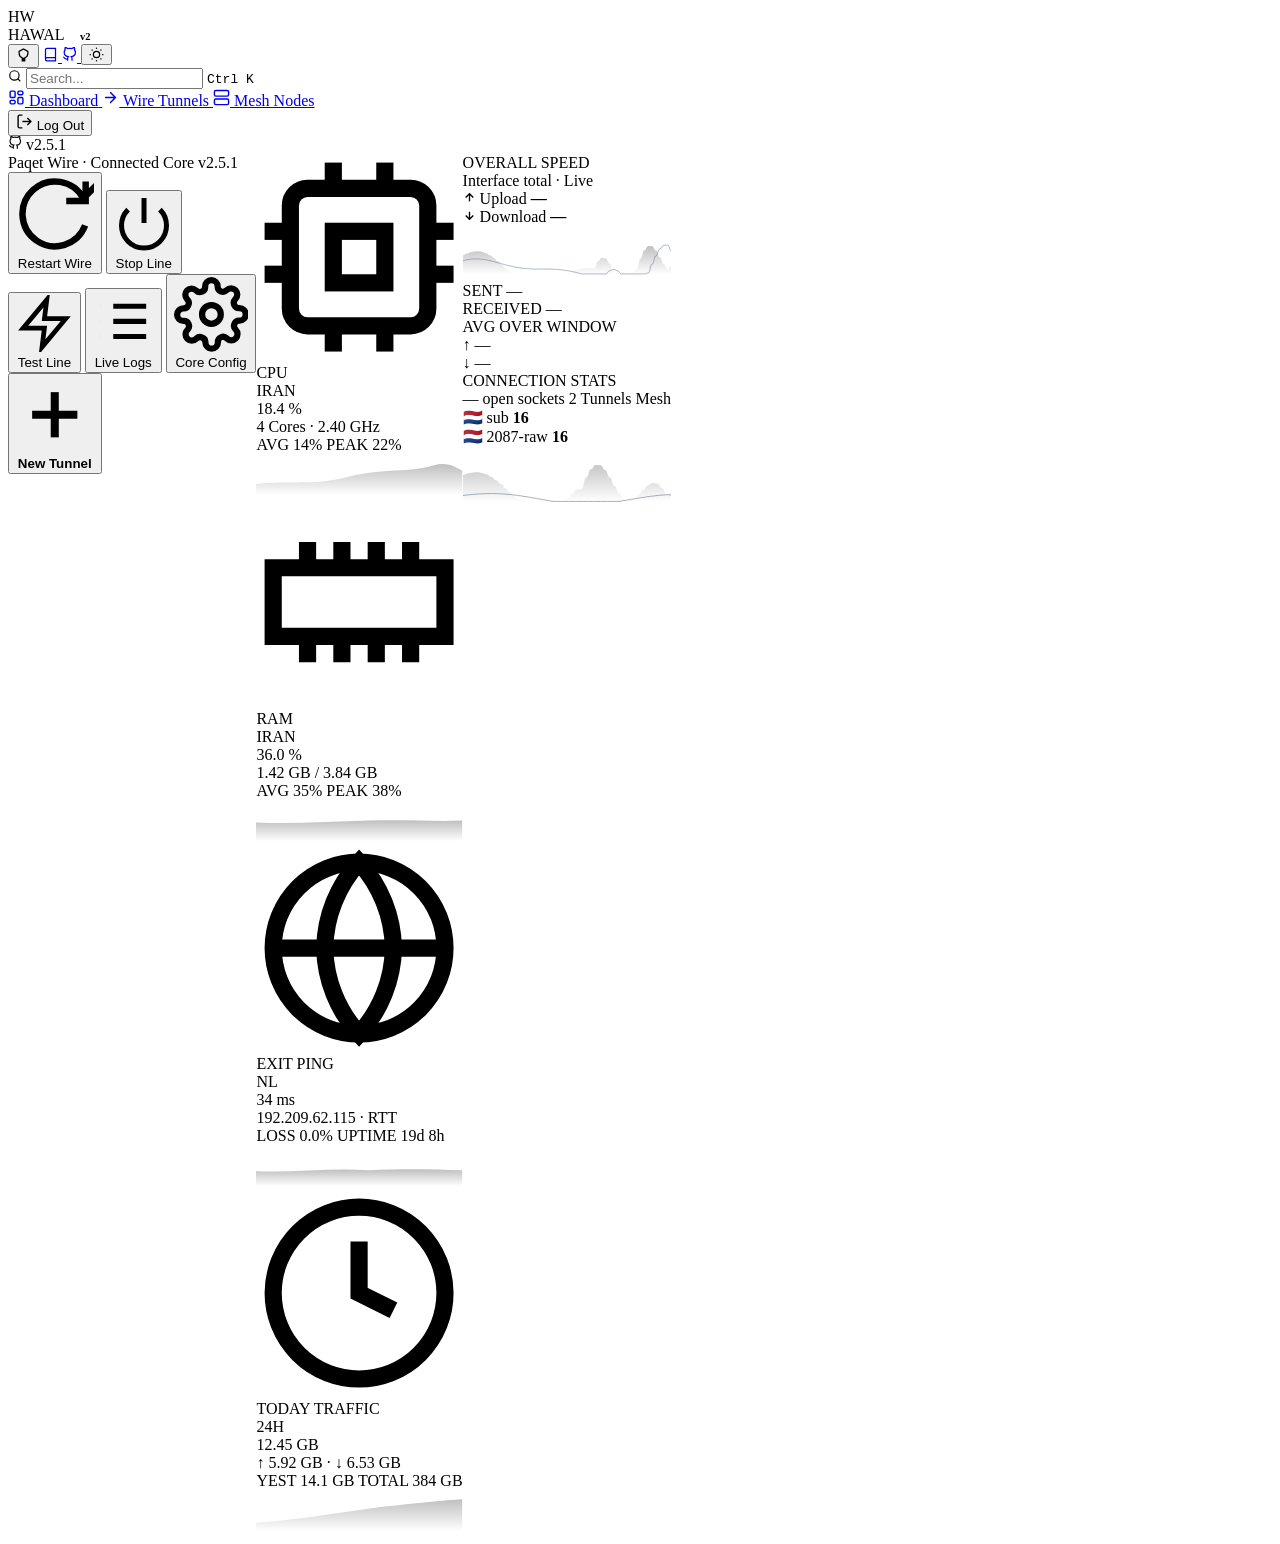
==== commit b8fde5cb: "feat(panel): add 3x-ui style one-click panel update system with dev channel toggle" ====
--- a/app/templates/index.html
+++ b/app/templates/index.html
@@ -187,12 +187,12 @@
           <span class="nav-label">Log Out</span>
         </button>
 
-        <a href="https://github.com/dalroot/hawal" target="_blank" rel="noopener noreferrer" class="sidebar-version-wrap" title="Hawal v2 on GitHub (dalroot/hawal)" style="text-decoration: none; color: inherit; cursor: pointer;">
+        <div id="sidebarVersionWrap" class="sidebar-version-wrap" title="Hawal Panel Version & Update" style="cursor: pointer;">
           <svg width="14" height="14" viewBox="0 0 24 24" fill="none" stroke="currentColor" stroke-width="2">
             <path d="M9 19c-5 1.5-5-2.5-7-3m14 6v-3.87a3.37 3.37 0 0 0-.94-2.61c3.14-.35 6.44-1.54 6.44-7A5.44 5.44 0 0 0 20 4.77 5.07 5.07 0 0 0 19.91 1S18.73.65 16 2.48a13.38 13.38 0 0 0-7 0C6.27.65 5.09 1 5.09 1A5.07 5.07 0 0 0 5 4.77a5.44 5.44 0 0 0-1.5 3.78c0 5.42 3.3 6.61 6.44 7A3.37 3.37 0 0 0 9 18.13V22"></path>
           </svg>
-          <span class="version-text num">v2.5.0</span>
-        </a>
+          <span class="version-text num" id="sidebarVersionText">v2.5.1</span>
+        </div>
       </div>
     </aside>
 
@@ -214,7 +214,15 @@
                 <span class="status-dot"></span>
                 <span>Paqet Wire · Connected</span>
               </span>
-              <span class="version-tag">Core v2.5.0</span>
+              <span class="version-tag" id="topVersionTag" style="cursor: pointer;" title="Hawal Core version (Click to view updates)">Core v2.5.1</span>
+              <button type="button" class="update-badge" id="btnUpdateAvailable" style="display: none;" title="New update available">
+                <svg width="14" height="14" viewBox="0 0 24 24" fill="none" stroke="currentColor" stroke-width="2">
+                  <path d="M21 15v4a2 2 0 0 1-2 2H5a2 2 0 0 1-2-2v-4"></path>
+                  <polyline points="7 10 12 15 17 10"></polyline>
+                  <line x1="12" y1="15" x2="12" y2="3"></line>
+                </svg>
+                <span id="updateBadgeText">Update</span>
+              </button>
             </div>
 
             <!-- Functional Operational Buttons -->
@@ -1547,7 +1555,97 @@
     </div>
   </div>
 
+  <!-- Modal: Update Panel (3X-UI Inspired One-Click In-Place Updater) -->
+  <div class="modal-overlay" id="updatePanelModal" style="display: none;" role="dialog" aria-modal="true" aria-labelledby="updateModalTitle">
+    <div class="modal-container" style="max-width: 520px;">
+      <!-- Modal Header -->
+      <div class="modal-header">
+        <div class="modal-title-group">
+          <h3 class="modal-title" id="updateModalTitle">Update Panel</h3>
+        </div>
+        <button type="button" class="modal-close-btn" id="btnCloseUpdateModal" title="Close">
+          <svg viewBox="0 0 24 24" fill="none" stroke="currentColor" stroke-width="2">
+            <line x1="18" y1="6" x2="6" y2="18"></line>
+            <line x1="6" y1="6" x2="18" y2="18"></line>
+          </svg>
+        </button>
+      </div>
+
+      <!-- Modal Body -->
+      <div class="modal-form-body" style="padding: 20px 24px;">
+        <!-- Yellow Warning Alert Banner -->
+        <div class="update-alert-card">
+          <svg width="20" height="20" viewBox="0 0 24 24" fill="none" stroke="currentColor" stroke-width="2" style="flex-shrink: 0; margin-top: 1px;">
+            <circle cx="12" cy="12" r="10"></circle>
+            <line x1="12" y1="8" x2="12" y2="12"></line>
+            <line x1="12" y1="16" x2="12.01" y2="16"></line>
+          </svg>
+          <div style="font-size: 13px; line-height: 1.5;">
+            This will update Hawal Panel itself to the latest release and restart the panel service.
+          </div>
+        </div>
+
+        <!-- Update Info Rows -->
+        <div class="update-rows-card">
+          <!-- Row 1: Dev channel toggle -->
+          <div class="update-row">
+            <span class="update-row-label">Dev channel</span>
+            <label class="hw-switch" title="Toggle between stable releases and latest master branch commits">
+              <input type="checkbox" id="toggleDevChannel">
+              <span class="hw-switch-slider"></span>
+            </label>
+          </div>
+
+          <!-- Row 2: Current panel version -->
+          <div class="update-row">
+            <span class="update-row-label">Current panel version</span>
+            <span class="version-pill-green" id="updateModalCurVersion">v2.5.1</span>
+          </div>
+
+          <!-- Row 3: Latest panel version -->
+          <div class="update-row">
+            <span class="update-row-label">Latest panel version</span>
+            <div style="display: flex; align-items: center; gap: 8px;">
+              <span class="version-pill-purple" id="updateModalLatestVersion">Checking...</span>
+              <button type="button" id="btnRefreshVersionCheck" title="Check for updates again" style="background: none; border: none; cursor: pointer; color: var(--text-dim); display: flex; align-items: center; padding: 2px;">
+                <svg width="14" height="14" viewBox="0 0 24 24" fill="none" stroke="currentColor" stroke-width="2">
+                  <path d="M21.5 2v6h-6M21.34 15.57a10 10 0 1 1-.57-8.38l5.67-5.67"></path>
+                </svg>
+              </button>
+            </div>
+          </div>
+        </div>
+
+        <!-- Release Notes / Commit description snippet -->
+        <div id="updateReleaseNotesBox" style="display: none; background: var(--bg-hover); border: 1px solid var(--border-color); border-radius: 8px; padding: 10px 14px; font-size: 12px; color: var(--text-secondary); max-height: 110px; overflow-y: auto; margin-bottom: 16px;">
+        </div>
+
+        <!-- Live Progress / Status Notice during updating -->
+        <div id="updateProgressBox" style="display: none; align-items: center; gap: 10px; padding: 12px 14px; background: rgba(59, 130, 246, 0.1); border: 1px solid rgba(59, 130, 246, 0.25); border-radius: 8px; color: #3b82f6; font-size: 13px; margin-bottom: 16px;">
+          <svg class="hw-spin" width="16" height="16" viewBox="0 0 24 24" fill="none" stroke="currentColor" stroke-width="2">
+            <circle cx="12" cy="12" r="10" stroke-opacity="0.25"></circle>
+            <path d="M12 2a10 10 0 0 1 10 10"></path>
+          </svg>
+          <span id="updateProgressText">Downloading update and applying...</span>
+        </div>
+      </div>
+
+      <!-- Modal Footer -->
+      <div class="modal-footer" style="justify-content: flex-end; padding: 14px 24px;">
+        <button type="button" class="btn-update-panel" id="btnDoUpdatePanel">
+          <svg width="16" height="16" viewBox="0 0 24 24" fill="none" stroke="currentColor" stroke-width="2">
+            <path d="M21 15v4a2 2 0 0 1-2 2H5a2 2 0 0 1-2-2v-4"></path>
+            <polyline points="7 10 12 15 17 10"></polyline>
+            <line x1="12" y1="15" x2="12" y2="3"></line>
+          </svg>
+          <span id="btnDoUpdatePanelText">Update Panel</span>
+        </button>
+      </div>
+    </div>
+  </div>
+
   <!-- Dropdown: Action Menu for Node ⋯ button -->
+
   <div id="nodeActionDropdown" class="action-dropdown-menu" style="display: none;">
     <button type="button" class="dropdown-item" data-node-action="ping">
       <svg viewBox="0 0 24 24" width="13" height="13" fill="none" stroke="currentColor" stroke-width="2">
@@ -4606,6 +4704,177 @@
     syncAllData();
     setInterval(syncAllData, 5000);
     initWebSocket();
+
+    // ========================================================
+    // 3X-UI Style One-Click Panel Update Controller
+    // ========================================================
+    const updateModal = document.getElementById('updatePanelModal');
+    const btnUpdateAvailable = document.getElementById('btnUpdateAvailable');
+    const updateBadgeText = document.getElementById('updateBadgeText');
+    const btnCloseUpdateModal = document.getElementById('btnCloseUpdateModal');
+    const toggleDevChannel = document.getElementById('toggleDevChannel');
+    const updateModalCurVersion = document.getElementById('updateModalCurVersion');
+    const updateModalLatestVersion = document.getElementById('updateModalLatestVersion');
+    const btnRefreshVersionCheck = document.getElementById('btnRefreshVersionCheck');
+    const updateReleaseNotesBox = document.getElementById('updateReleaseNotesBox');
+    const updateProgressBox = document.getElementById('updateProgressBox');
+    const updateProgressText = document.getElementById('updateProgressText');
+    const btnDoUpdatePanel = document.getElementById('btnDoUpdatePanel');
+    const btnDoUpdatePanelText = document.getElementById('btnDoUpdatePanelText');
+    const topVersionTag = document.getElementById('topVersionTag');
+    const sidebarVersionWrap = document.getElementById('sidebarVersionWrap');
+    const sidebarVersionText = document.getElementById('sidebarVersionText');
+
+    let CURRENT_VERSION_INFO = null;
+    let isUpdating = false;
+
+    function openUpdateModal() {
+      if (updateModal) {
+        updateModal.style.display = 'flex';
+        checkPanelVersion(false, toggleDevChannel ? toggleDevChannel.checked : false);
+      }
+    }
+
+    function closeUpdateModal() {
+      if (isUpdating) return;
+      if (updateModal) updateModal.style.display = 'none';
+    }
+
+    if (btnUpdateAvailable) btnUpdateAvailable.addEventListener('click', openUpdateModal);
+    if (topVersionTag) topVersionTag.addEventListener('click', openUpdateModal);
+    if (sidebarVersionWrap) sidebarVersionWrap.addEventListener('click', openUpdateModal);
+    if (btnCloseUpdateModal) btnCloseUpdateModal.addEventListener('click', closeUpdateModal);
+    if (updateModal) {
+      updateModal.addEventListener('click', (e) => {
+        if (e.target === updateModal) closeUpdateModal();
+      });
+    }
+
+    async function checkPanelVersion(force = false, dev = false) {
+      if (updateModalLatestVersion) {
+        updateModalLatestVersion.textContent = 'Checking...';
+      }
+      try {
+        const queryParams = new URLSearchParams();
+        if (force) queryParams.set('force', '1');
+        if (dev) queryParams.set('dev', '1');
+        const res = await fetch(`/api/panel/version?${queryParams.toString()}`);
+        if (!res.ok) throw new Error(`HTTP ${res.status}`);
+        const data = await res.json();
+        CURRENT_VERSION_INFO = data;
+
+        if (updateModalCurVersion) updateModalCurVersion.textContent = data.current_version;
+        if (sidebarVersionText) sidebarVersionText.textContent = data.current_version;
+        if (topVersionTag) topVersionTag.textContent = `Core ${data.current_version}`;
+        if (updateModalLatestVersion) updateModalLatestVersion.textContent = data.latest_version;
+
+        if (data.update_available) {
+          if (btnUpdateAvailable) {
+            btnUpdateAvailable.style.display = 'inline-flex';
+            if (updateBadgeText) updateBadgeText.textContent = `Update ${data.latest_version}`;
+          }
+          if (btnDoUpdatePanel) {
+            btnDoUpdatePanel.disabled = false;
+          }
+        } else {
+          if (btnUpdateAvailable) btnUpdateAvailable.style.display = 'none';
+          if (btnDoUpdatePanel) {
+            btnDoUpdatePanel.disabled = !dev;
+          }
+        }
+
+        if (updateReleaseNotesBox) {
+          if (data.release_notes || data.release_name) {
+            updateReleaseNotesBox.style.display = 'block';
+            updateReleaseNotesBox.innerHTML = `<strong>${data.release_name || ''}</strong><br><span style="white-space: pre-wrap;">${data.release_notes || ''}</span>`;
+          } else {
+            updateReleaseNotesBox.style.display = 'none';
+          }
+        }
+      } catch (err) {
+        if (updateModalLatestVersion) updateModalLatestVersion.textContent = 'Error';
+        console.warn('Failed to check panel version:', err);
+      }
+    }
+
+    if (toggleDevChannel) {
+      toggleDevChannel.addEventListener('change', () => {
+        checkPanelVersion(true, toggleDevChannel.checked);
+      });
+    }
+
+    if (btnRefreshVersionCheck) {
+      btnRefreshVersionCheck.addEventListener('click', () => {
+        checkPanelVersion(true, toggleDevChannel ? toggleDevChannel.checked : false);
+      });
+    }
+
+    if (btnDoUpdatePanel) {
+      btnDoUpdatePanel.addEventListener('click', async () => {
+        if (isUpdating) return;
+        const dev = toggleDevChannel ? toggleDevChannel.checked : false;
+        const targetVer = CURRENT_VERSION_INFO ? CURRENT_VERSION_INFO.latest_version : null;
+
+        isUpdating = true;
+        btnDoUpdatePanel.disabled = true;
+        if (btnCloseUpdateModal) btnCloseUpdateModal.style.display = 'none';
+        if (btnDoUpdatePanelText) btnDoUpdatePanelText.textContent = 'Updating...';
+        if (updateProgressBox) {
+          updateProgressBox.style.display = 'flex';
+          if (updateProgressText) updateProgressText.textContent = 'Downloading latest release & verifying syntax...';
+        }
+
+        try {
+          const res = await fetch('/api/panel/update', {
+            method: 'POST',
+            headers: { 'Content-Type': 'application/json' },
+            body: JSON.stringify({ dev: dev, version: targetVer })
+          });
+          const result = await res.json();
+          if (!res.ok || result.error) {
+            throw new Error(result.error || `HTTP ${res.status}`);
+          }
+
+          if (updateProgressText) {
+            updateProgressText.textContent = 'Update installed! Restarting panel service & reconnecting...';
+          }
+
+          let reconnectAttempts = 0;
+          const pollInterval = setInterval(async () => {
+            reconnectAttempts++;
+            try {
+              const pingRes = await fetch('/api/panel/version?force=1', { cache: 'no-store' });
+              if (pingRes.ok) {
+                const newVerData = await pingRes.json();
+                clearInterval(pollInterval);
+                if (updateProgressText) updateProgressText.textContent = 'Service is online! Reloading page...';
+                showToast(`Hawal Panel updated successfully to ${newVerData.current_version}!`, 'success');
+                setTimeout(() => {
+                  window.location.reload();
+                }, 1200);
+              }
+            } catch (pollErr) {
+              if (reconnectAttempts > 40) {
+                clearInterval(pollInterval);
+                if (updateProgressText) updateProgressText.textContent = 'Service restart taking longer than expected. Please refresh page manually.';
+              }
+            }
+          }, 1500);
+
+        } catch (err) {
+          isUpdating = false;
+          btnDoUpdatePanel.disabled = false;
+          if (btnCloseUpdateModal) btnCloseUpdateModal.style.display = '';
+          if (btnDoUpdatePanelText) btnDoUpdatePanelText.textContent = 'Update Panel';
+          if (updateProgressBox) updateProgressBox.style.display = 'none';
+          showToast(`Update failed: ${err.message}`, 'error');
+        }
+      });
+    }
+
+    setTimeout(() => checkPanelVersion(false, false), 1500);
+    setInterval(() => checkPanelVersion(false, false), 15 * 60 * 1000);
   </script>
 </body>
 </html>
+
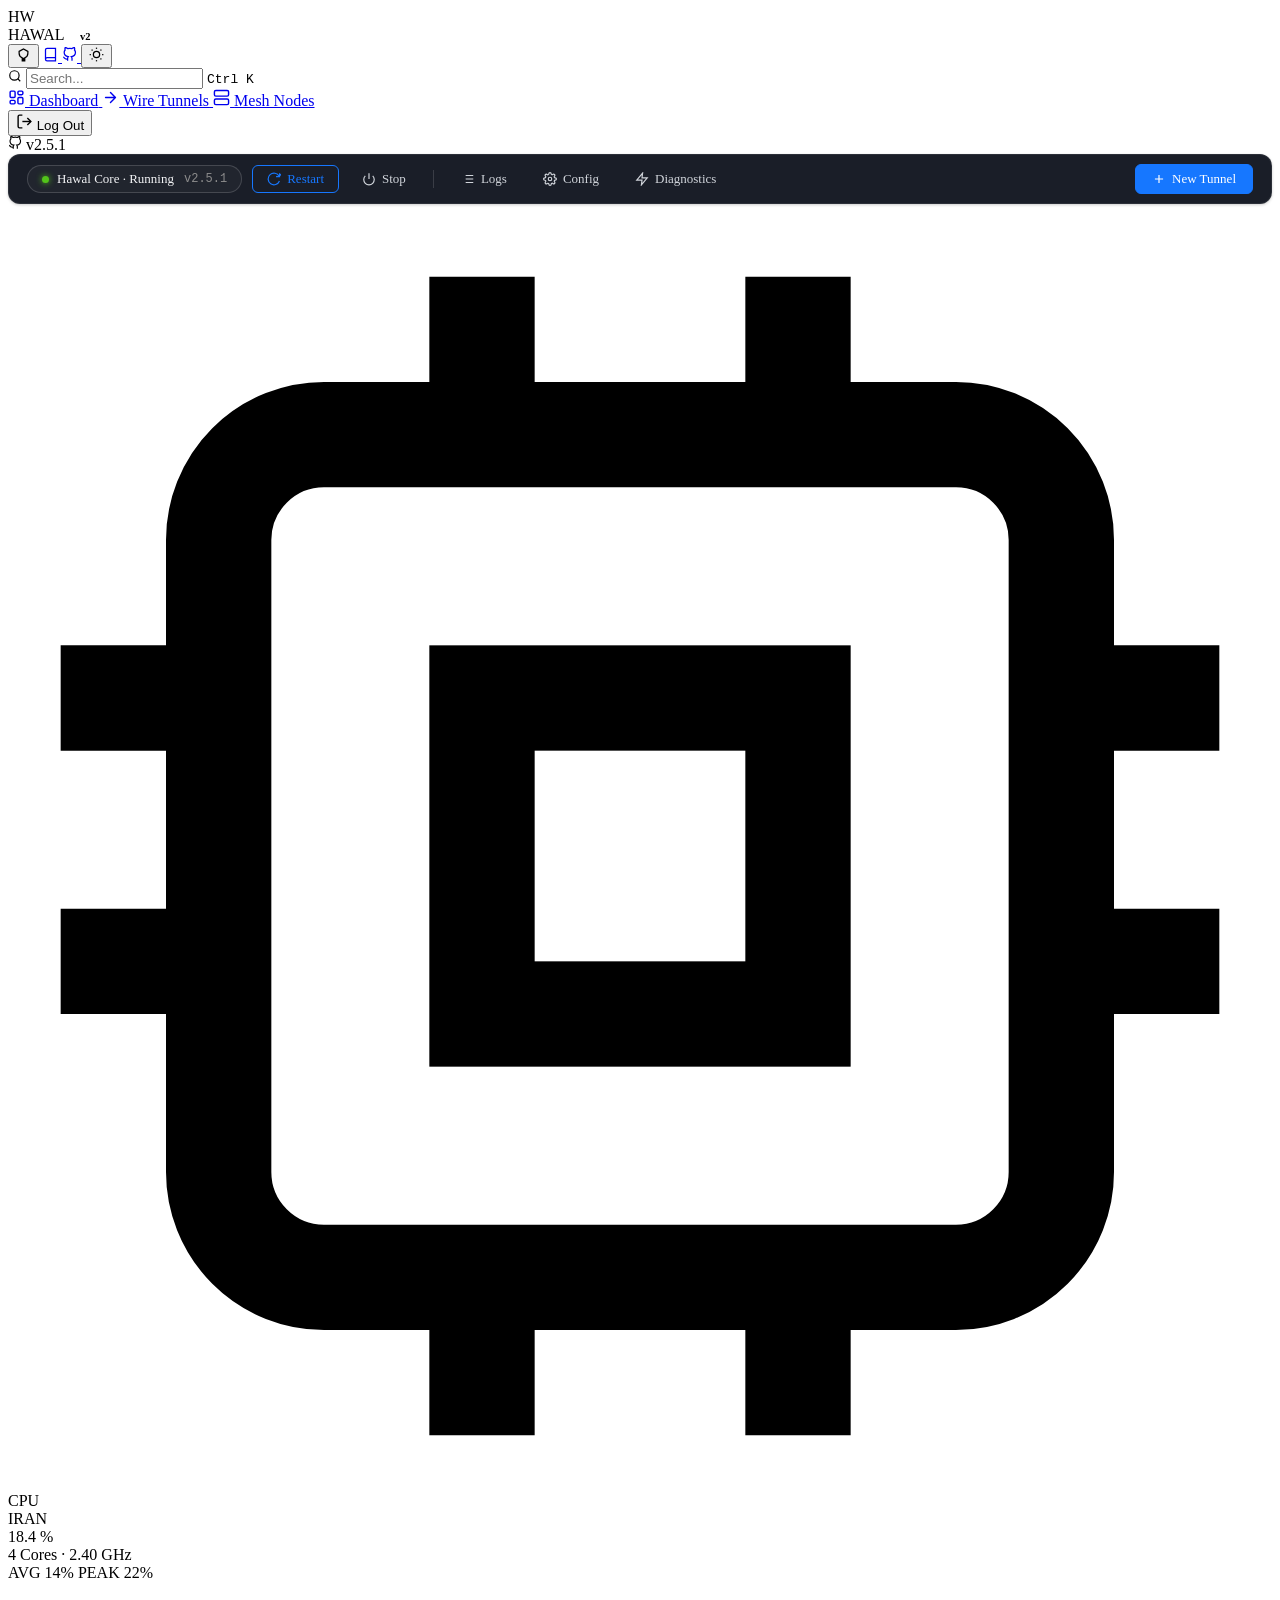
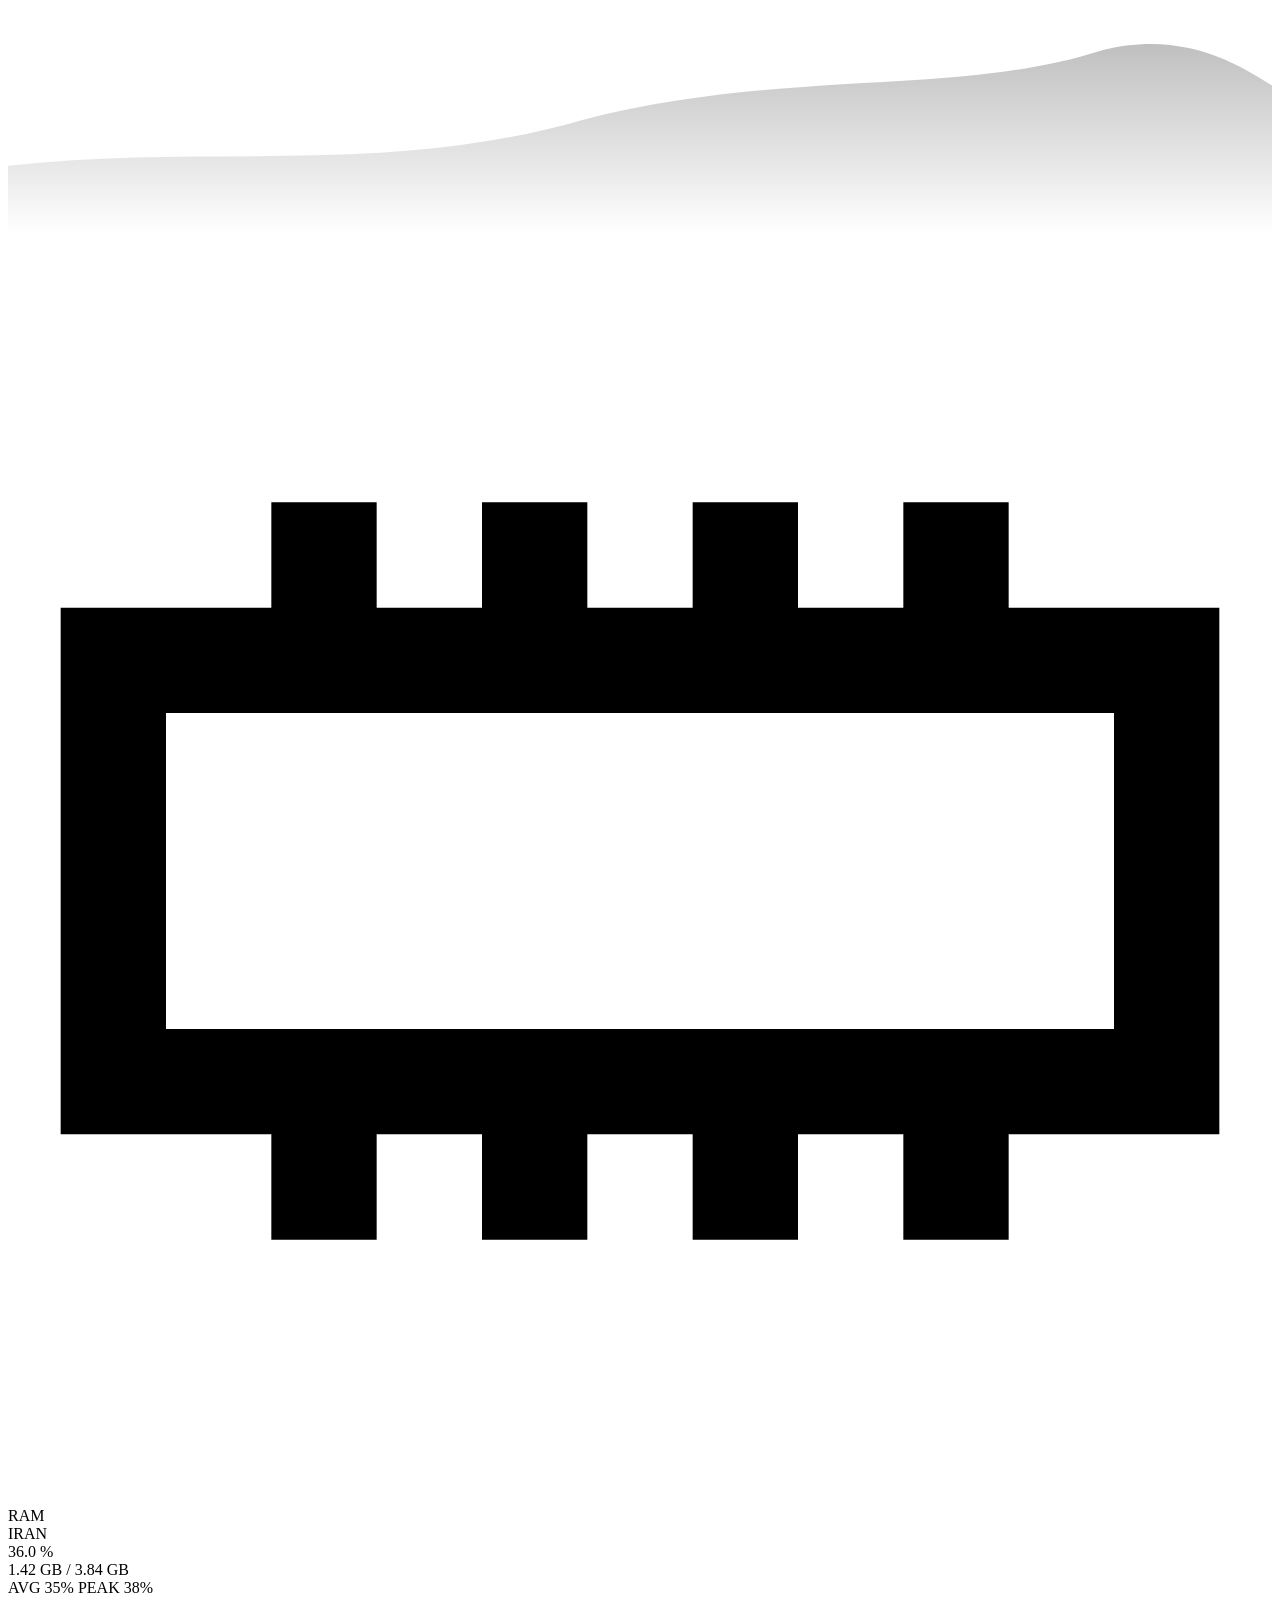
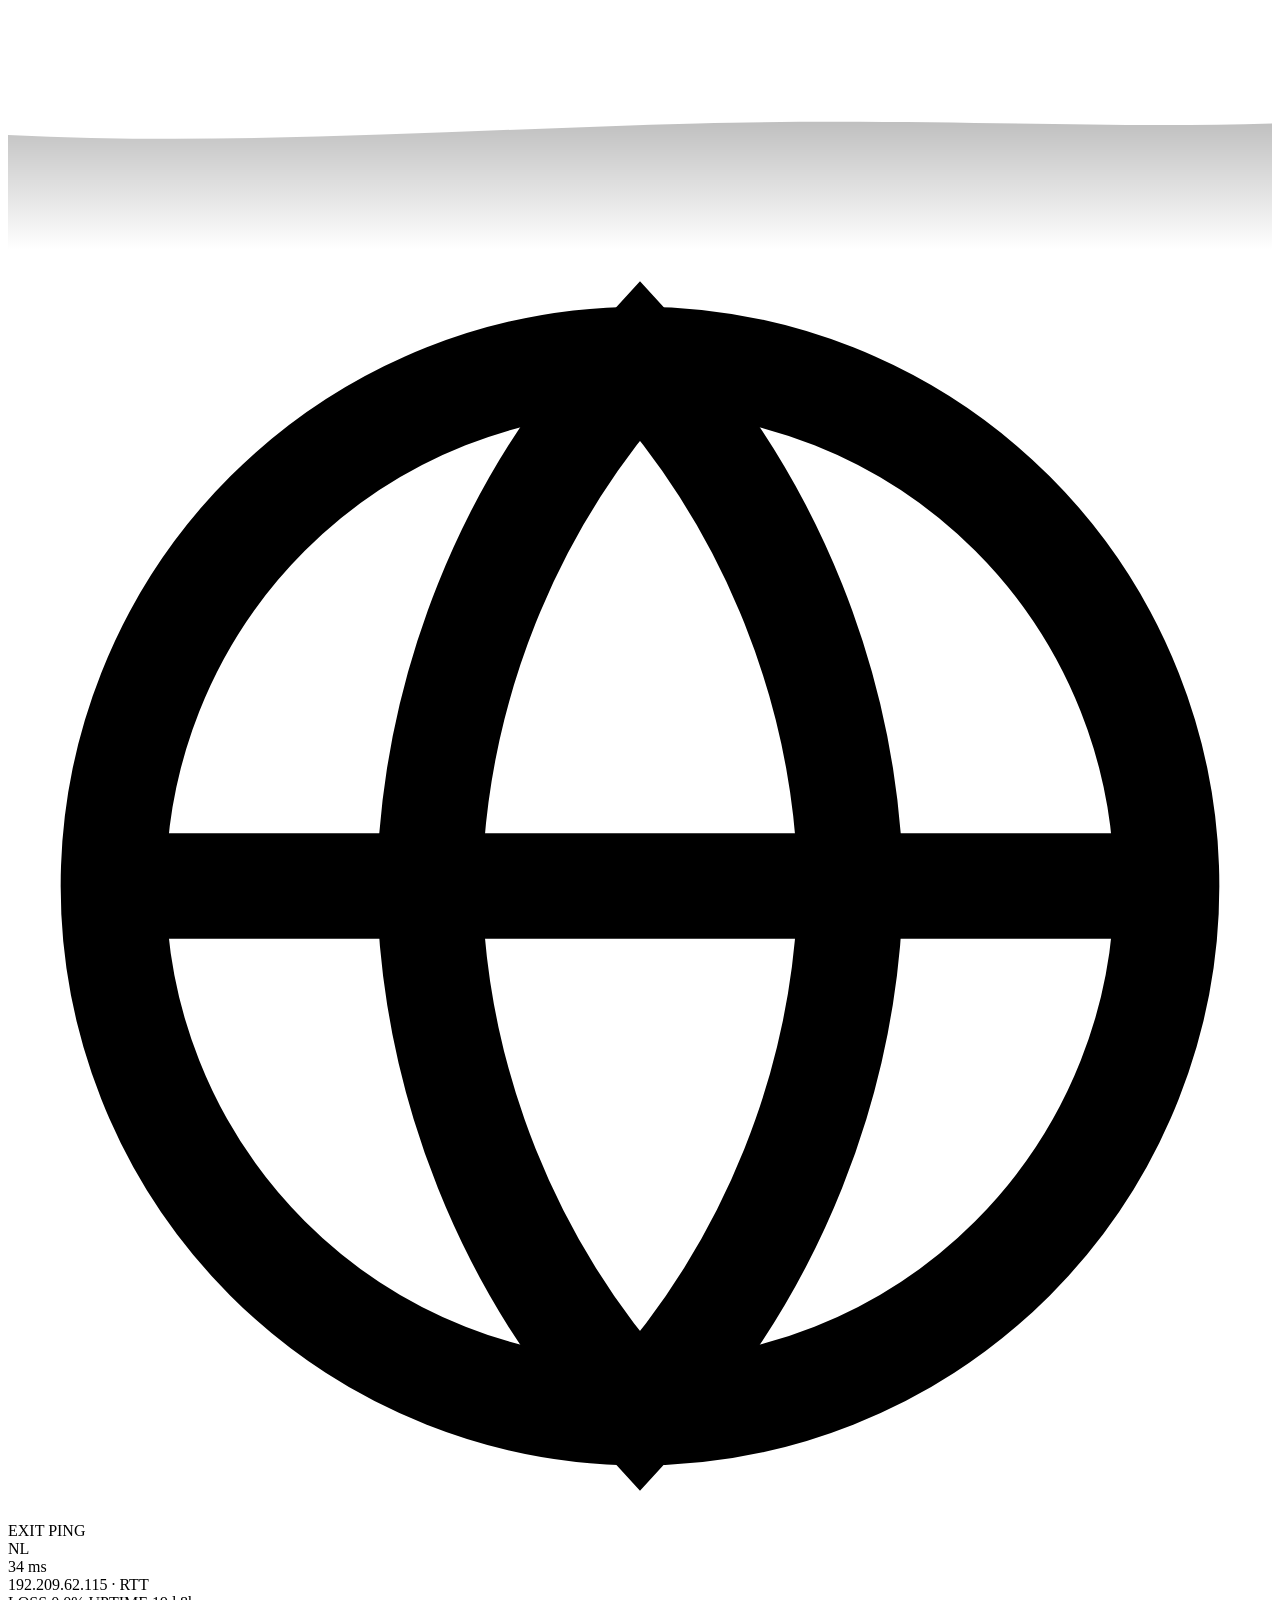
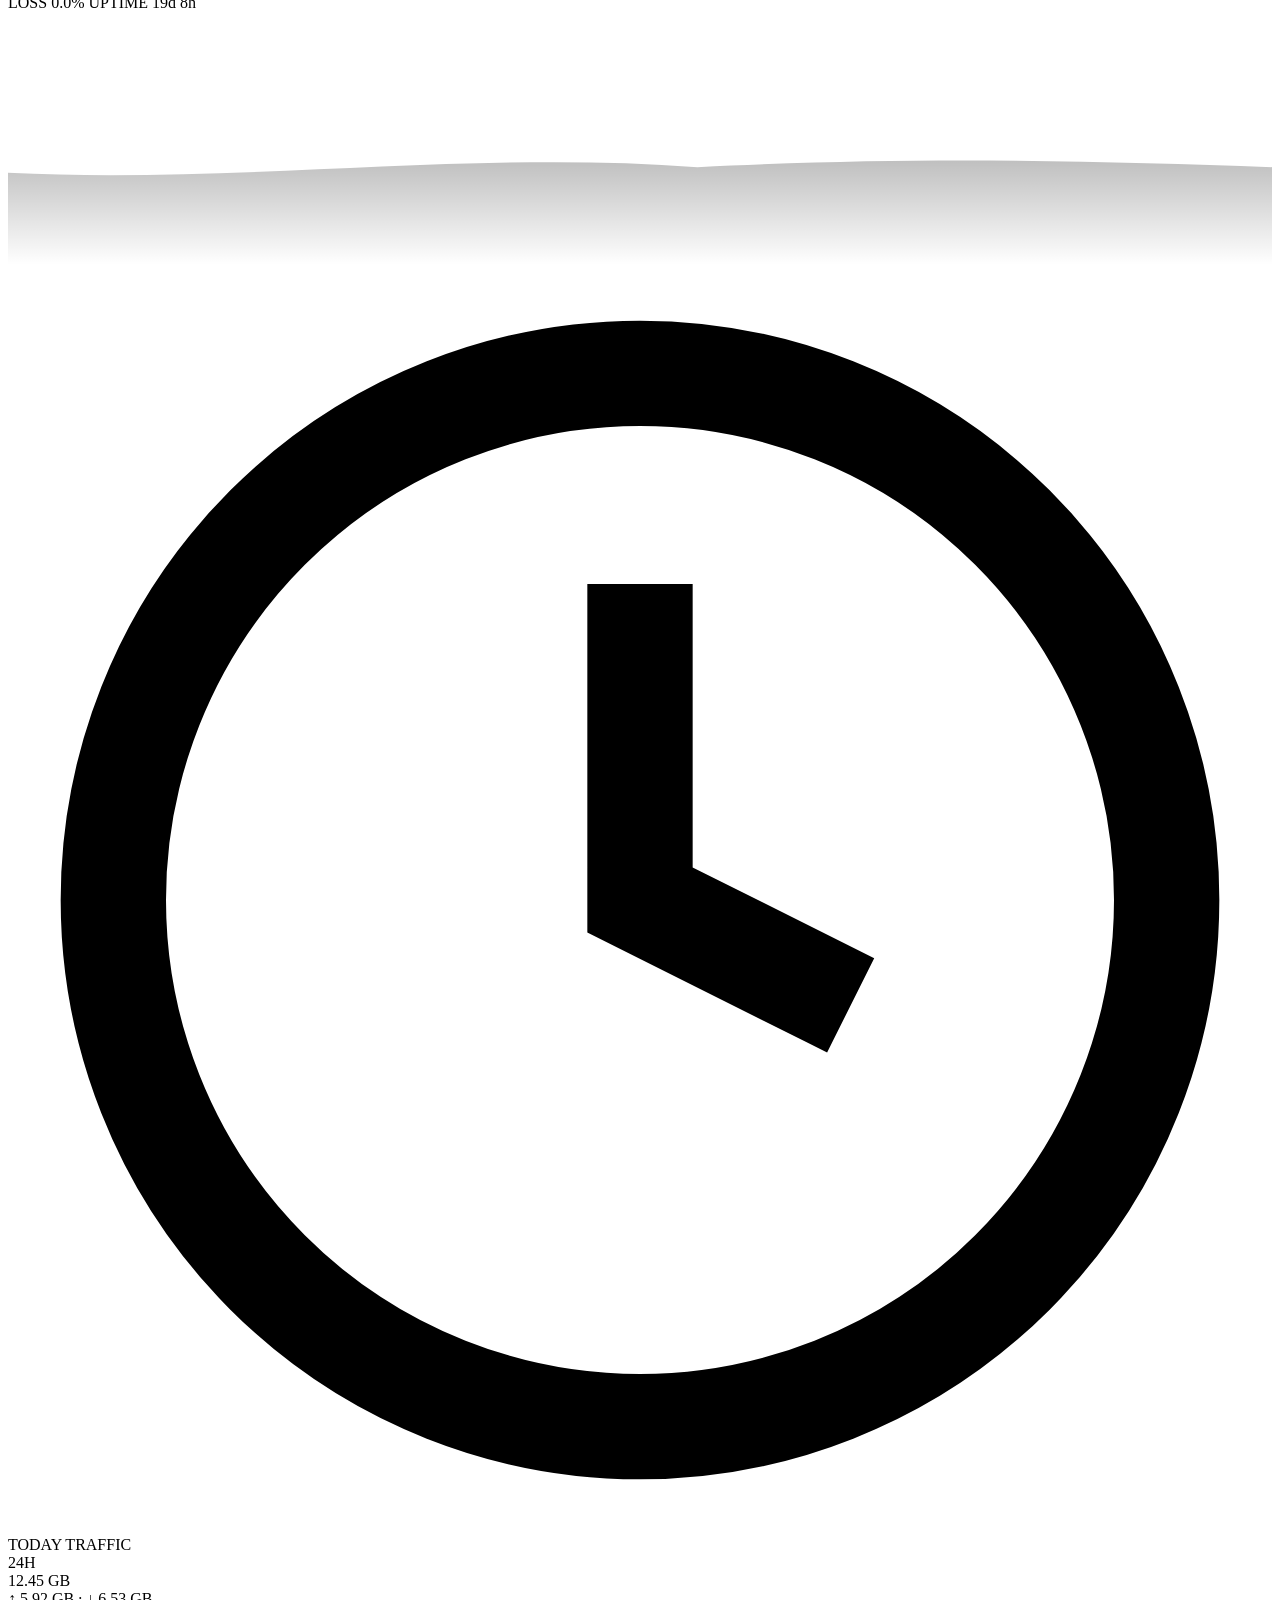
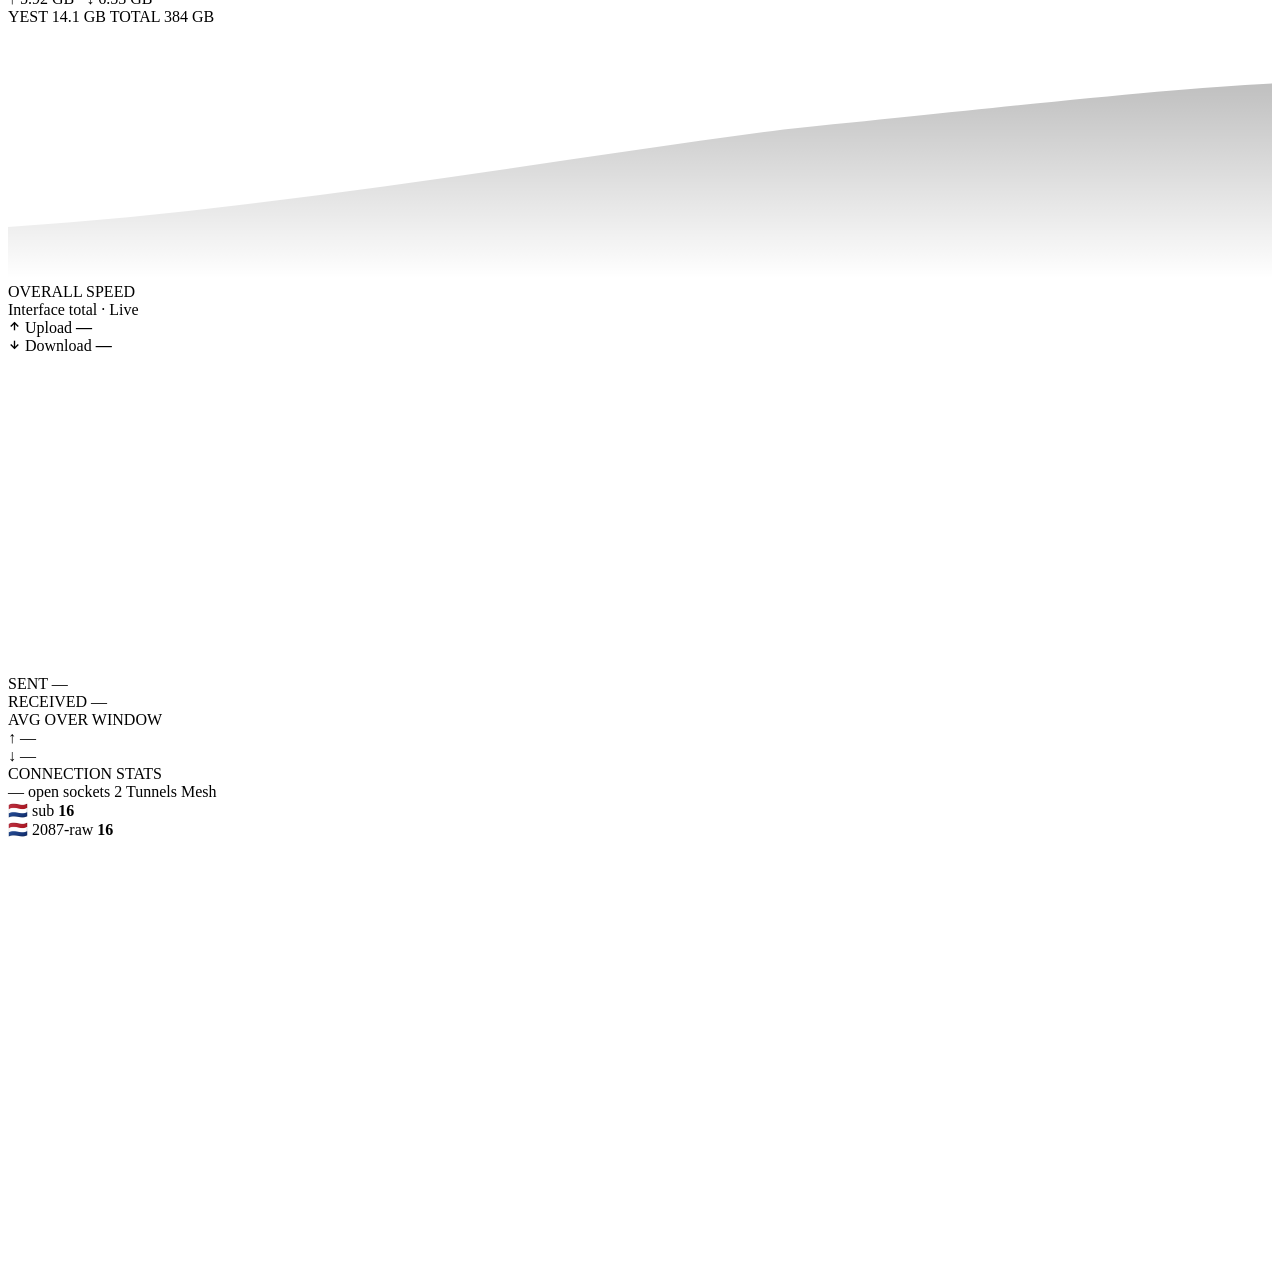
==== commit dae27b9a: "fix(ui): match 3X-UI top toolbar layout and update modal pixel-perfect design" ====
--- a/app/templates/index.html
+++ b/app/templates/index.html
@@ -4,9 +4,417 @@
   <meta charset="utf-8" />
   <meta name="viewport" content="width=device-width, initial-scale=1" />
   <title>Hawal Core v2 • Network Console</title>
-  <link rel="stylesheet" href="theme.css" />
-  <link rel="stylesheet" href="app.css" />
+  <link rel="stylesheet" href="theme.css?v=2.5.1" />
+  <link rel="stylesheet" href="app.css?v=2.5.1" />
+  <style id="xui-style-patch">
+    /* ========================================================
+       3X-UI Pixel-Perfect Toolbar & Update Modal System
+       ======================================================== */
+    .xui-toolbar {
+      display: flex;
+      align-items: center;
+      gap: 10px;
+      flex-wrap: nowrap;
+      overflow-x: auto;
+      background: var(--bg-card, #ffffff);
+      border: 1px solid var(--border-color, rgba(0, 0, 0, 0.08));
+      border-radius: 12px;
+      padding: 9px 18px;
+      margin-bottom: 20px;
+      box-shadow: 0 1px 3px rgba(0, 0, 0, 0.04);
+      scrollbar-width: none;
+    }
+    .xui-toolbar::-webkit-scrollbar {
+      display: none;
+    }
+    [data-theme="dark"] .xui-toolbar {
+      background: var(--bg-card, #1a1e28);
+      border-color: rgba(255, 255, 255, 0.08);
+      box-shadow: 0 1px 3px rgba(0, 0, 0, 0.2);
+    }
+    .xui-status-capsule {
+      display: inline-flex;
+      align-items: center;
+      gap: 8px;
+      padding: 5px 14px;
+      border-radius: 9999px;
+      border: 1px solid #d9d9d9;
+      background: rgba(0, 0, 0, 0.02);
+      font-size: 13px;
+      white-space: nowrap;
+      cursor: pointer;
+      transition: all 0.2s cubic-bezier(0.4, 0, 0.2, 1);
+      user-select: none;
+      flex-shrink: 0;
+    }
+    [data-theme="dark"] .xui-status-capsule {
+      border-color: rgba(255, 255, 255, 0.16);
+      background: rgba(255, 255, 255, 0.03);
+    }
+    .xui-status-capsule:hover {
+      border-color: #1677ff;
+      box-shadow: 0 0 10px rgba(22, 119, 255, 0.2);
+    }
+    .xui-status-dot {
+      width: 7px;
+      height: 7px;
+      border-radius: 50%;
+      background: #52c41a;
+      box-shadow: 0 0 6px #52c41a;
+      display: inline-block;
+    }
+    .xui-status-label {
+      font-weight: 500;
+      color: var(--text-primary, #1f2937);
+    }
+    [data-theme="dark"] .xui-status-label {
+      color: #f3f4f6;
+    }
+    .xui-status-version {
+      color: var(--text-dim, #8c8c8c);
+      font-family: var(--font-mono, monospace);
+      font-size: 12px;
+      margin-left: 2px;
+    }
+    .xui-update-btn {
+      display: inline-flex;
+      align-items: center;
+      gap: 6px;
+      padding: 4px 10px;
+      border-radius: 6px;
+      background: #fffbe6;
+      border: 1px solid #ffe58f;
+      color: #d46b08;
+      font-size: 12px;
+      font-weight: 600;
+      cursor: pointer;
+      white-space: nowrap;
+      transition: all 0.2s ease;
+      font-family: inherit;
+      flex-shrink: 0;
+    }
+    .xui-update-btn:hover {
+      background: #fff1b8;
+      border-color: #ffd666;
+      box-shadow: 0 2px 8px rgba(250, 173, 20, 0.2);
+    }
+    [data-theme="dark"] .xui-update-btn {
+      background: rgba(245, 158, 11, 0.16);
+      border-color: rgba(245, 158, 11, 0.38);
+      color: #fbbf24;
+    }
+    [data-theme="dark"] .xui-update-btn:hover {
+      background: rgba(245, 158, 11, 0.26);
+    }
+    .xui-btn-restart {
+      display: inline-flex;
+      align-items: center;
+      gap: 6px;
+      padding: 5px 14px;
+      border-radius: 6px;
+      border: 1px solid #1677ff;
+      background: transparent;
+      color: #1677ff;
+      font-size: 13px;
+      font-weight: 500;
+      cursor: pointer;
+      white-space: nowrap;
+      transition: all 0.15s ease;
+      font-family: inherit;
+      flex-shrink: 0;
+    }
+    .xui-btn-restart:hover {
+      background: rgba(22, 119, 255, 0.08);
+      border-color: #4096ff;
+      color: #4096ff;
+    }
+    .xui-btn-action {
+      display: inline-flex;
+      align-items: center;
+      gap: 6px;
+      padding: 5px 12px;
+      border-radius: 6px;
+      border: 1px solid transparent;
+      background: transparent;
+      color: var(--text-primary, #374151);
+      font-size: 13px;
+      font-weight: 500;
+      cursor: pointer;
+      white-space: nowrap;
+      transition: all 0.15s ease;
+      font-family: inherit;
+      flex-shrink: 0;
+    }
+    [data-theme="dark"] .xui-btn-action {
+      color: #d1d5db;
+    }
+    .xui-btn-action:hover {
+      background: rgba(0, 0, 0, 0.04);
+      color: #111827;
+    }
+    [data-theme="dark"] .xui-btn-action:hover {
+      background: rgba(255, 255, 255, 0.06);
+      color: #ffffff;
+    }
+    .xui-toolbar-sep {
+      width: 1px;
+      height: 18px;
+      background: var(--border-color, rgba(0, 0, 0, 0.12));
+      margin: 0 4px;
+      flex-shrink: 0;
+    }
+    [data-theme="dark"] .xui-toolbar-sep {
+      background: rgba(255, 255, 255, 0.14);
+    }
+    .xui-btn-primary {
+      display: inline-flex;
+      align-items: center;
+      gap: 6px;
+      padding: 6px 16px;
+      border-radius: 6px;
+      background: #1677ff;
+      border: 1px solid #1677ff;
+      color: #ffffff;
+      font-size: 13px;
+      font-weight: 500;
+      cursor: pointer;
+      white-space: nowrap;
+      transition: all 0.15s ease;
+      font-family: inherit;
+      flex-shrink: 0;
+    }
+    .xui-btn-primary:hover:not(:disabled) {
+      background: #4096ff;
+      border-color: #4096ff;
+      box-shadow: 0 2px 8px rgba(22, 119, 255, 0.35);
+    }
+    .xui-btn-primary:disabled {
+      opacity: 0.65;
+      cursor: not-allowed;
+    }
+
+    /* Modal Mask & Dialog (3X-UI Design System) */
+    .xui-modal-mask {
+      position: fixed;
+      top: 0; left: 0; right: 0; bottom: 0;
+      background: rgba(0, 0, 0, 0.55);
+      display: flex;
+      align-items: center;
+      justify-content: center;
+      z-index: 99999;
+      backdrop-filter: blur(3px);
+    }
+    .xui-modal-dialog {
+      background: #ffffff;
+      border-radius: 12px;
+      width: 90%;
+      max-width: 480px;
+      box-shadow: 0 12px 32px rgba(0, 0, 0, 0.18);
+      overflow: hidden;
+      animation: xuiModalPop 0.22s cubic-bezier(0.2, 0, 0, 1);
+    }
+    [data-theme="dark"] .xui-modal-dialog {
+      background: #1e222d;
+      box-shadow: 0 12px 36px rgba(0, 0, 0, 0.6);
+      border: 1px solid rgba(255, 255, 255, 0.12);
+    }
+    @keyframes xuiModalPop {
+      from { opacity: 0; transform: scale(0.96) translateY(-12px); }
+      to { opacity: 1; transform: scale(1) translateY(0); }
+    }
+    .xui-modal-header {
+      display: flex;
+      align-items: center;
+      justify-content: space-between;
+      padding: 18px 24px 14px 24px;
+      border-bottom: 1px solid #f0f0f0;
+    }
+    [data-theme="dark"] .xui-modal-header {
+      border-bottom-color: rgba(255, 255, 255, 0.08);
+    }
+    .xui-modal-title {
+      margin: 0;
+      font-size: 16px;
+      font-weight: 600;
+      color: #1f2937;
+    }
+    [data-theme="dark"] .xui-modal-title {
+      color: #f3f4f6;
+    }
+    .xui-modal-close {
+      background: none;
+      border: none;
+      font-size: 19px;
+      color: #8c8c8c;
+      cursor: pointer;
+      padding: 2px 6px;
+      line-height: 1;
+      border-radius: 4px;
+      transition: color 0.15s, background 0.15s;
+    }
+    .xui-modal-close:hover {
+      color: #1f2937;
+      background: rgba(0, 0, 0, 0.05);
+    }
+    [data-theme="dark"] .xui-modal-close:hover {
+      color: #ffffff;
+      background: rgba(255, 255, 255, 0.08);
+    }
+    .xui-modal-body {
+      padding: 20px 24px;
+    }
+    .xui-alert-warning {
+      display: flex;
+      align-items: flex-start;
+      gap: 12px;
+      background: #fffbe6;
+      border: 1px solid #ffe58f;
+      border-radius: 8px;
+      padding: 12px 16px;
+      margin-bottom: 18px;
+    }
+    [data-theme="dark"] .xui-alert-warning {
+      background: rgba(245, 158, 11, 0.12);
+      border-color: rgba(245, 158, 11, 0.32);
+    }
+    .xui-alert-icon {
+      flex-shrink: 0;
+      margin-top: 2px;
+    }
+    .xui-alert-message {
+      font-size: 13.5px;
+      line-height: 1.5;
+      color: #4b5563;
+    }
+    [data-theme="dark"] .xui-alert-message {
+      color: #d1d5db;
+    }
+    .xui-update-card {
+      border: 1px solid #f0f0f0;
+      border-radius: 8px;
+      overflow: hidden;
+      background: #ffffff;
+    }
+    [data-theme="dark"] .xui-update-card {
+      border-color: rgba(255, 255, 255, 0.08);
+      background: #181b24;
+    }
+    .xui-card-row {
+      display: flex;
+      align-items: center;
+      justify-content: space-between;
+      padding: 12px 18px;
+      border-bottom: 1px solid #f0f0f0;
+    }
+    [data-theme="dark"] .xui-card-row {
+      border-bottom-color: rgba(255, 255, 255, 0.08);
+    }
+    .xui-card-row:last-child {
+      border-bottom: none;
+    }
+    .xui-row-title {
+      font-size: 14px;
+      color: #374151;
+      font-weight: 400;
+    }
+    [data-theme="dark"] .xui-row-title {
+      color: #d1d5db;
+    }
+    .xui-tag {
+      display: inline-flex;
+      align-items: center;
+      padding: 2px 8px;
+      border-radius: 4px;
+      font-size: 12.5px;
+      font-family: var(--font-mono, monospace);
+      font-weight: 500;
+      line-height: 1.4;
+    }
+    .xui-tag-success {
+      background: #f6ffed;
+      border: 1px solid #b7eb8f;
+      color: #52c41a;
+    }
+    [data-theme="dark"] .xui-tag-success {
+      background: rgba(82, 196, 26, 0.15);
+      border-color: rgba(82, 196, 26, 0.35);
+      color: #73d13d;
+    }
+    .xui-tag-purple {
+      background: #f9f0ff;
+      border: 1px solid #d3adf7;
+      color: #722ed1;
+    }
+    [data-theme="dark"] .xui-tag-purple {
+      background: rgba(114, 46, 209, 0.15);
+      border-color: rgba(114, 46, 209, 0.35);
+      color: #b37feb;
+    }
+
+    /* Ant Design Switch Toggle */
+    .ant-switch-btn {
+      position: relative;
+      display: inline-block;
+      box-sizing: border-box;
+      width: 44px;
+      height: 22px;
+      line-height: 22px;
+      vertical-align: middle;
+      background-color: rgba(0, 0, 0, 0.25);
+      border: 0;
+      border-radius: 100px;
+      cursor: pointer;
+      transition: all 0.2s cubic-bezier(0.4, 0, 0.2, 1);
+      user-select: none;
+      outline: none;
+      padding: 0;
+      flex-shrink: 0;
+    }
+    [data-theme="light"] .ant-switch-btn {
+      background-color: #bfbfbf;
+    }
+    .ant-switch-btn.active {
+      background-color: #1677ff;
+    }
+    .ant-switch-btn .ant-switch-handle {
+      position: absolute;
+      top: 2px;
+      left: 2px;
+      width: 18px;
+      height: 18px;
+      transition: all 0.2s cubic-bezier(0.4, 0, 0.2, 1);
+    }
+    .ant-switch-btn .ant-switch-handle:before {
+      position: absolute;
+      top: 0;
+      right: 0;
+      bottom: 0;
+      left: 0;
+      background-color: #fff;
+      border-radius: 9px;
+      box-shadow: 0 2px 4px 0 rgba(0, 35, 11, 0.2);
+      transition: all 0.2s ease-in-out;
+      content: "";
+    }
+    .ant-switch-btn.active .ant-switch-handle {
+      left: calc(100% - 20px);
+    }
+
+    .xui-modal-footer {
+      display: flex;
+      justify-content: flex-end;
+      padding: 14px 24px 20px 24px;
+    }
+    .hw-spin {
+      animation: hw-spin-kf 1s linear infinite;
+    }
+    @keyframes hw-spin-kf {
+      from { transform: rotate(0deg); }
+      to { transform: rotate(360deg); }
+    }
+  </style>
 </head>
+
 <body>
   <div class="layout">
     
@@ -205,90 +613,85 @@
         <!-- VIEW 1: Dashboard / Overview Page -->
         <div id="view-dashboard" class="app-view">
 
-          <!-- Top Action & Status Card (Dashboard Only) -->
-          <div class="toolbar-card">
-            
-            <!-- Running Status Pill -->
-            <div class="toolbar-status">
-              <span class="status-badge">
-                <span class="status-dot"></span>
-                <span>Paqet Wire · Connected</span>
-              </span>
-              <span class="version-tag" id="topVersionTag" style="cursor: pointer;" title="Hawal Core version (Click to view updates)">Core v2.5.1</span>
-              <button type="button" class="update-badge" id="btnUpdateAvailable" style="display: none;" title="New update available">
-                <svg width="14" height="14" viewBox="0 0 24 24" fill="none" stroke="currentColor" stroke-width="2">
-                  <path d="M21 15v4a2 2 0 0 1-2 2H5a2 2 0 0 1-2-2v-4"></path>
-                  <polyline points="7 10 12 15 17 10"></polyline>
-                  <line x1="12" y1="15" x2="12" y2="3"></line>
-                </svg>
-                <span id="updateBadgeText">Update</span>
-              </button>
-            </div>
-
-            <!-- Functional Operational Buttons -->
-            <div class="toolbar-actions" style="margin-left: auto;">
-              <!-- 1. Restart Active Wire -->
-              <button class="action-btn action-btn-highlight" title="Restart tunnel handshake and re-sync endpoints">
-                <svg viewBox="0 0 24 24" fill="none" stroke="currentColor" stroke-width="2">
-                  <path d="M21.5 2v6h-6M21.34 15.57a10 10 0 1 1-.57-8.38l5.67-5.67"></path>
-                </svg>
-                <span>Restart Wire</span>
-              </button>
-
-              <!-- 2. Stop / Pause Tunnel -->
-              <button class="action-btn" title="Temporarily pause packet forwarding">
-                <svg viewBox="0 0 24 24" fill="none" stroke="currentColor" stroke-width="2">
-                  <path d="M18.36 6.64a9 9 0 1 1-12.73 0"></path>
-                  <line x1="12" y1="2" x2="12" y2="12"></line>
-                </svg>
-                <span>Stop Line</span>
-              </button>
-
-              <div class="toolbar-divider"></div>
-
-              <!-- 3. Test Line (Ping & Loss) -->
-              <button class="action-btn" title="Execute real ICMP & TCP RTT latency test">
-                <svg viewBox="0 0 24 24" fill="none" stroke="currentColor" stroke-width="2">
-                  <polygon points="13 2 3 14 12 14 11 22 21 10 12 10 13 2"></polygon>
-                </svg>
-                <span>Test Line</span>
-              </button>
-
-              <!-- 4. Live Logs -->
-              <button class="action-btn" title="View real-time handshake and DPI probe logs">
-                <svg viewBox="0 0 24 24" fill="none" stroke="currentColor" stroke-width="2">
-                  <line x1="8" y1="6" x2="21" y2="6"></line>
-                  <line x1="8" y1="12" x2="21" y2="12"></line>
-                  <line x1="8" y1="18" x2="21" y2="18"></line>
-                  <line x1="3" y1="6" x2="3.01" y2="6"></line>
-                  <line x1="3" y1="12" x2="3.01" y2="12"></line>
-                  <line x1="3" y1="18" x2="3.01" y2="18"></line>
-                </svg>
-                <span>Live Logs</span>
-              </button>
-
-              <!-- 5. Core Config -->
-              <button class="action-btn" title="Configure ports, stealth obfuscation and tokens">
-                <svg viewBox="0 0 24 24" fill="none" stroke="currentColor" stroke-width="2">
-                  <circle cx="12" cy="12" r="3"></circle>
-                  <path d="M19.4 15a1.65 1.65 0 0 0 .33 1.82l.06.06a2 2 0 0 1 0 2.83 2 2 0 0 1-2.83 0l-.06-.06a1.65 1.65 0 0 0-1.82-.33 1.65 1.65 0 0 0-1 1.51V21a2 2 0 0 1-2 2 2 2 0 0 1-2-2v-.09A1.65 1.65 0 0 0 9 19.4a1.65 1.65 0 0 0-1.82.33l-.06.06a2 2 0 0 1-2.83 0 2 2 0 0 1 0-2.83l.06-.06a1.65 1.65 0 0 0 .33-1.82 1.65 1.65 0 0 0-1.51-1H3a2 2 0 0 1-2-2 2 2 0 0 1 2-2h.09A1.65 1.65 0 0 0 4.6 9a1.65 1.65 0 0 0-.33-1.82l-.06-.06a2 2 0 0 1 0-2.83 2 2 0 0 1 2.83 0l.06.06a1.65 1.65 0 0 0 1.82.33H9a1.65 1.65 0 0 0 1-1.51V3a2 2 0 0 1 2-2 2 2 0 0 1 2 2v.09a1.65 1.65 0 0 0 1 1.51 1.65 1.65 0 0 0 1.82-.33l.06-.06a2 2 0 0 1 2.83 0 2 2 0 0 1 0 2.83l-.06.06a1.65 1.65 0 0 0-.33 1.82V9a1.65 1.65 0 0 0 1.51 1H21a2 2 0 0 1 2 2 2 2 0 0 1-2 2h-.09a1.65 1.65 0 0 0-1.51 1z"></path>
-                </svg>
-                <span>Core Config</span>
-              </button>
-
-              <div class="toolbar-divider"></div>
-
-              <!-- 6. New Tunnel -->
-              <button class="action-btn" id="topbarNewTunnelBtn" style="color:var(--color-primary); font-weight:600;" title="Create a new wire tunnel">
-                <svg viewBox="0 0 24 24" fill="none" stroke="currentColor" stroke-width="2.5">
-                  <line x1="12" y1="5" x2="12" y2="19"></line>
-                  <line x1="5" y1="12" x2="19" y2="12"></line>
-                </svg>
-                <span>New Tunnel</span>
-              </button>
-            </div>
-
-          </div>
+          <!-- Top 3X-UI Operational Toolbar -->
+          <div class="xui-toolbar">
+            <!-- Left: Unified Status Capsule -->
+            <div class="xui-status-capsule" id="topStatusCapsule" title="Hawal Core Status & Version (Click to check updates)">
+              <span class="xui-status-dot"></span>
+              <span class="xui-status-label" id="topStatusLabel">Hawal Core · Running</span>
+              <span class="xui-status-version" id="topCoreVersion">v2.5.1</span>
+            </div>
+
+            <!-- Update Badge (Clickable, appears next to status when update available) -->
+            <button type="button" class="xui-update-btn" id="btnUpdateAvailable" style="display: none;" title="New update available">
+              <svg width="14" height="14" viewBox="0 0 24 24" fill="none" stroke="currentColor" stroke-width="2">
+                <path d="M21 15v4a2 2 0 0 1-2 2H5a2 2 0 0 1-2-2v-4"></path>
+                <polyline points="7 10 12 15 17 10"></polyline>
+                <line x1="12" y1="15" x2="12" y2="3"></line>
+              </svg>
+              <span id="updateBadgeText">Update v2.5.1</span>
+            </button>
+
+            <!-- Restart Button (Blue bordered) -->
+            <button type="button" class="xui-btn-restart" id="topbarRestartBtn" title="Restart tunnel handshake and re-sync endpoints">
+              <svg width="14" height="14" viewBox="0 0 24 24" fill="none" stroke="currentColor" stroke-width="2">
+                <path d="M21.5 2v6h-6M21.34 15.57a10 10 0 1 1-.57-8.38l5.67-5.67"></path>
+              </svg>
+              <span>Restart</span>
+            </button>
+
+            <!-- Stop Button -->
+            <button type="button" class="xui-btn-action" id="topbarStopBtn" title="Temporarily pause tunnel forwarding">
+              <svg width="14" height="14" viewBox="0 0 24 24" fill="none" stroke="currentColor" stroke-width="2">
+                <path d="M18.36 6.64a9 9 0 1 1-12.73 0"></path>
+                <line x1="12" y1="2" x2="12" y2="12"></line>
+              </svg>
+              <span>Stop</span>
+            </button>
+
+            <!-- Divider -->
+            <div class="xui-toolbar-sep"></div>
+
+            <!-- Logs Button -->
+            <button type="button" class="xui-btn-action" id="topbarLogsBtn" title="View live tunnel logs">
+              <svg width="14" height="14" viewBox="0 0 24 24" fill="none" stroke="currentColor" stroke-width="2">
+                <line x1="8" y1="6" x2="21" y2="6"></line>
+                <line x1="8" y1="12" x2="21" y2="12"></line>
+                <line x1="8" y1="18" x2="21" y2="18"></line>
+                <line x1="3" y1="6" x2="3.01" y2="6"></line>
+                <line x1="3" y1="12" x2="3.01" y2="12"></line>
+                <line x1="3" y1="18" x2="3.01" y2="18"></line>
+              </svg>
+              <span>Logs</span>
+            </button>
+
+            <!-- Config Button -->
+            <button type="button" class="xui-btn-action" id="topbarConfigBtn" title="Core and System Settings">
+              <svg width="14" height="14" viewBox="0 0 24 24" fill="none" stroke="currentColor" stroke-width="2">
+                <circle cx="12" cy="12" r="3"></circle>
+                <path d="M19.4 15a1.65 1.65 0 0 0 .33 1.82l.06.06a2 2 0 0 1 0 2.83 2 2 0 0 1-2.83 0l-.06-.06a1.65 1.65 0 0 0-1.82-.33 1.65 1.65 0 0 0-1 1.51V21a2 2 0 0 1-2 2 2 2 0 0 1-2-2v-.09A1.65 1.65 0 0 0 9 19.4a1.65 1.65 0 0 0-1.82.33l-.06.06a2 2 0 0 1-2.83 0 2 2 0 0 1 0-2.83l.06-.06a1.65 1.65 0 0 0 .33-1.82 1.65 1.65 0 0 0-1.51-1H3a2 2 0 0 1-2-2 2 2 0 0 1 2-2h.09A1.65 1.65 0 0 0 4.6 9a1.65 1.65 0 0 0-.33-1.82l-.06-.06a2 2 0 0 1 0-2.83 2 2 0 0 1 2.83 0l.06.06a1.65 1.65 0 0 0 1.82.33H9a1.65 1.65 0 0 0 1-1.51V3a2 2 0 0 1 2-2 2 2 0 0 1 2 2v.09a1.65 1.65 0 0 0 1 1.51 1.65 1.65 0 0 0 1.82-.33l.06-.06a2 2 0 0 1 2.83 0 2 2 0 0 1 0 2.83l-.06.06a1.65 1.65 0 0 0-.33 1.82V9a1.65 1.65 0 0 0 1.51 1H21a2 2 0 0 1 2 2 2 2 0 0 1-2 2h-.09a1.65 1.65 0 0 0-1.51 1z"></path>
+              </svg>
+              <span>Config</span>
+            </button>
+
+            <!-- Diagnostics Button -->
+            <button type="button" class="xui-btn-action" id="topbarDiagBtn" title="Latency & Connectivity Diagnostics">
+              <svg width="14" height="14" viewBox="0 0 24 24" fill="none" stroke="currentColor" stroke-width="2">
+                <polygon points="13 2 3 14 12 14 11 22 21 10 12 10 13 2"></polygon>
+              </svg>
+              <span>Diagnostics</span>
+            </button>
+
+            <!-- Right: New Tunnel Button -->
+            <button type="button" class="xui-btn-primary" id="topbarNewTunnelBtn" style="margin-left: auto;" title="Create new wire tunnel">
+              <svg width="14" height="14" viewBox="0 0 24 24" fill="none" stroke="currentColor" stroke-width="2">
+                <line x1="12" y1="5" x2="12" y2="19"></line>
+                <line x1="5" y1="12" x2="19" y2="12"></line>
+              </svg>
+              <span>New Tunnel</span>
+            </button>
+          </div>
+
 
           <!-- 4-Card System & Traffic Metric Grid (Spacious, Clean Proportions) -->
           <section class="metrics-grid-4">
@@ -1555,59 +1958,53 @@
     </div>
   </div>
 
-  <!-- Modal: Update Panel (3X-UI Inspired One-Click In-Place Updater) -->
-  <div class="modal-overlay" id="updatePanelModal" style="display: none;" role="dialog" aria-modal="true" aria-labelledby="updateModalTitle">
-    <div class="modal-container" style="max-width: 520px;">
+  <!-- Modal: Update Panel (Pixel-Perfect 3X-UI Modal) -->
+  <div class="xui-modal-mask" id="updatePanelModal" style="display: none;">
+    <div class="xui-modal-dialog">
       <!-- Modal Header -->
-      <div class="modal-header">
-        <div class="modal-title-group">
-          <h3 class="modal-title" id="updateModalTitle">Update Panel</h3>
+      <div class="xui-modal-header">
+        <h3 class="xui-modal-title">Update Panel</h3>
+        <button type="button" class="xui-modal-close" id="btnCloseUpdateModal" title="Close">✕</button>
+      </div>
+
+      <!-- Modal Body -->
+      <div class="xui-modal-body">
+        <!-- 3X-UI Yellow Warning Banner -->
+        <div class="xui-alert-warning">
+          <div class="xui-alert-icon">
+            <svg width="18" height="18" viewBox="0 0 24 24" fill="none">
+              <circle cx="12" cy="12" r="10" stroke="#faad14" stroke-width="2"></circle>
+              <line x1="12" y1="8" x2="12" y2="12" stroke="#faad14" stroke-width="2" stroke-linecap="round"></line>
+              <circle cx="12" cy="16" r="1.2" fill="#faad14"></circle>
+            </svg>
+          </div>
+          <div class="xui-alert-message">
+            This will update Hawal Panel itself to the latest release and restart the panel service.
+          </div>
         </div>
-        <button type="button" class="modal-close-btn" id="btnCloseUpdateModal" title="Close">
-          <svg viewBox="0 0 24 24" fill="none" stroke="currentColor" stroke-width="2">
-            <line x1="18" y1="6" x2="6" y2="18"></line>
-            <line x1="6" y1="6" x2="18" y2="18"></line>
-          </svg>
-        </button>
-      </div>
-
-      <!-- Modal Body -->
-      <div class="modal-form-body" style="padding: 20px 24px;">
-        <!-- Yellow Warning Alert Banner -->
-        <div class="update-alert-card">
-          <svg width="20" height="20" viewBox="0 0 24 24" fill="none" stroke="currentColor" stroke-width="2" style="flex-shrink: 0; margin-top: 1px;">
-            <circle cx="12" cy="12" r="10"></circle>
-            <line x1="12" y1="8" x2="12" y2="12"></line>
-            <line x1="12" y1="16" x2="12.01" y2="16"></line>
-          </svg>
-          <div style="font-size: 13px; line-height: 1.5;">
-            This will update Hawal Panel itself to the latest release and restart the panel service.
-          </div>
-        </div>
-
-        <!-- Update Info Rows -->
-        <div class="update-rows-card">
-          <!-- Row 1: Dev channel toggle -->
-          <div class="update-row">
-            <span class="update-row-label">Dev channel</span>
-            <label class="hw-switch" title="Toggle between stable releases and latest master branch commits">
-              <input type="checkbox" id="toggleDevChannel">
-              <span class="hw-switch-slider"></span>
-            </label>
+
+        <!-- 3X-UI 3-Row Card -->
+        <div class="xui-update-card">
+          <!-- Row 1: Dev channel -->
+          <div class="xui-card-row">
+            <span class="xui-row-title">Dev channel</span>
+            <button type="button" role="switch" aria-checked="false" class="ant-switch-btn" id="toggleDevSwitch">
+              <div class="ant-switch-handle"></div>
+            </button>
           </div>
 
           <!-- Row 2: Current panel version -->
-          <div class="update-row">
-            <span class="update-row-label">Current panel version</span>
-            <span class="version-pill-green" id="updateModalCurVersion">v2.5.1</span>
+          <div class="xui-card-row">
+            <span class="xui-row-title">Current panel version</span>
+            <span class="xui-tag xui-tag-success" id="updateModalCurVersion">v2.5.1</span>
           </div>
 
           <!-- Row 3: Latest panel version -->
-          <div class="update-row">
-            <span class="update-row-label">Latest panel version</span>
+          <div class="xui-card-row">
+            <span class="xui-row-title">Latest panel version</span>
             <div style="display: flex; align-items: center; gap: 8px;">
-              <span class="version-pill-purple" id="updateModalLatestVersion">Checking...</span>
-              <button type="button" id="btnRefreshVersionCheck" title="Check for updates again" style="background: none; border: none; cursor: pointer; color: var(--text-dim); display: flex; align-items: center; padding: 2px;">
+              <span class="xui-tag xui-tag-purple" id="updateModalLatestVersion">v2.5.1</span>
+              <button type="button" id="btnRefreshVersionCheck" title="Check updates" style="background: none; border: none; cursor: pointer; color: #8c8c8c; display: flex; align-items: center; padding: 2px;">
                 <svg width="14" height="14" viewBox="0 0 24 24" fill="none" stroke="currentColor" stroke-width="2">
                   <path d="M21.5 2v6h-6M21.34 15.57a10 10 0 1 1-.57-8.38l5.67-5.67"></path>
                 </svg>
@@ -1616,12 +2013,8 @@
           </div>
         </div>
 
-        <!-- Release Notes / Commit description snippet -->
-        <div id="updateReleaseNotesBox" style="display: none; background: var(--bg-hover); border: 1px solid var(--border-color); border-radius: 8px; padding: 10px 14px; font-size: 12px; color: var(--text-secondary); max-height: 110px; overflow-y: auto; margin-bottom: 16px;">
-        </div>
-
-        <!-- Live Progress / Status Notice during updating -->
-        <div id="updateProgressBox" style="display: none; align-items: center; gap: 10px; padding: 12px 14px; background: rgba(59, 130, 246, 0.1); border: 1px solid rgba(59, 130, 246, 0.25); border-radius: 8px; color: #3b82f6; font-size: 13px; margin-bottom: 16px;">
+        <!-- Live Updating Status Feedback (Only shown during active update) -->
+        <div id="updateProgressBox" style="display: none; align-items: center; gap: 10px; padding: 12px 16px; background: rgba(22, 119, 255, 0.08); border: 1px solid rgba(22, 119, 255, 0.25); border-radius: 8px; color: #1677ff; font-size: 13px; margin-top: 16px;">
           <svg class="hw-spin" width="16" height="16" viewBox="0 0 24 24" fill="none" stroke="currentColor" stroke-width="2">
             <circle cx="12" cy="12" r="10" stroke-opacity="0.25"></circle>
             <path d="M12 2a10 10 0 0 1 10 10"></path>
@@ -1631,8 +2024,8 @@
       </div>
 
       <!-- Modal Footer -->
-      <div class="modal-footer" style="justify-content: flex-end; padding: 14px 24px;">
-        <button type="button" class="btn-update-panel" id="btnDoUpdatePanel">
+      <div class="xui-modal-footer">
+        <button type="button" class="xui-btn-primary" id="btnDoUpdatePanel" style="padding: 8px 18px; font-size: 14px;">
           <svg width="16" height="16" viewBox="0 0 24 24" fill="none" stroke="currentColor" stroke-width="2">
             <path d="M21 15v4a2 2 0 0 1-2 2H5a2 2 0 0 1-2-2v-4"></path>
             <polyline points="7 10 12 15 17 10"></polyline>
@@ -1643,6 +2036,7 @@
       </div>
     </div>
   </div>
+
 
   <!-- Dropdown: Action Menu for Node ⋯ button -->
 
@@ -4706,32 +5100,34 @@
     initWebSocket();
 
     // ========================================================
-    // 3X-UI Style One-Click Panel Update Controller
+    // 3X-UI Style One-Click Panel Update & Toolbar Controller
     // ========================================================
     const updateModal = document.getElementById('updatePanelModal');
     const btnUpdateAvailable = document.getElementById('btnUpdateAvailable');
     const updateBadgeText = document.getElementById('updateBadgeText');
     const btnCloseUpdateModal = document.getElementById('btnCloseUpdateModal');
-    const toggleDevChannel = document.getElementById('toggleDevChannel');
+    const toggleDevSwitch = document.getElementById('toggleDevSwitch');
     const updateModalCurVersion = document.getElementById('updateModalCurVersion');
     const updateModalLatestVersion = document.getElementById('updateModalLatestVersion');
     const btnRefreshVersionCheck = document.getElementById('btnRefreshVersionCheck');
-    const updateReleaseNotesBox = document.getElementById('updateReleaseNotesBox');
     const updateProgressBox = document.getElementById('updateProgressBox');
     const updateProgressText = document.getElementById('updateProgressText');
     const btnDoUpdatePanel = document.getElementById('btnDoUpdatePanel');
     const btnDoUpdatePanelText = document.getElementById('btnDoUpdatePanelText');
-    const topVersionTag = document.getElementById('topVersionTag');
+    const topStatusCapsule = document.getElementById('topStatusCapsule');
+    const topCoreVersion = document.getElementById('topCoreVersion');
+    const topStatusLabel = document.getElementById('topStatusLabel');
     const sidebarVersionWrap = document.getElementById('sidebarVersionWrap');
     const sidebarVersionText = document.getElementById('sidebarVersionText');
 
     let CURRENT_VERSION_INFO = null;
     let isUpdating = false;
+    let isDevChannel = false;
 
     function openUpdateModal() {
       if (updateModal) {
         updateModal.style.display = 'flex';
-        checkPanelVersion(false, toggleDevChannel ? toggleDevChannel.checked : false);
+        checkPanelVersion(false, isDevChannel);
       }
     }
 
@@ -4741,12 +5137,68 @@
     }
 
     if (btnUpdateAvailable) btnUpdateAvailable.addEventListener('click', openUpdateModal);
-    if (topVersionTag) topVersionTag.addEventListener('click', openUpdateModal);
+    if (topStatusCapsule) topStatusCapsule.addEventListener('click', openUpdateModal);
     if (sidebarVersionWrap) sidebarVersionWrap.addEventListener('click', openUpdateModal);
     if (btnCloseUpdateModal) btnCloseUpdateModal.addEventListener('click', closeUpdateModal);
     if (updateModal) {
       updateModal.addEventListener('click', (e) => {
         if (e.target === updateModal) closeUpdateModal();
+      });
+    }
+
+    // Toolbar operational actions
+    const topbarRestartBtn = document.getElementById('topbarRestartBtn');
+    if (topbarRestartBtn) {
+      topbarRestartBtn.addEventListener('click', async () => {
+        if (!confirm('Restart active carrier line and re-synchronize node endpoints?')) return;
+        try {
+          showToast('Broadcasting restart signal to all wire agents...');
+          const res = await API.restartAllAgents();
+          if (res.success) {
+            showToast(`Restart signal sent to ${res.nodes || 0} node agents.`, 'success');
+          } else {
+            showToast(`Restart failed: ${res.error || 'Server error'}`, 'error');
+          }
+        } catch (e) {
+          showToast('Restart error: ' + e.message, 'error');
+        }
+      });
+    }
+
+    const topbarStopBtn = document.getElementById('topbarStopBtn');
+    if (topbarStopBtn) {
+      topbarStopBtn.addEventListener('click', () => {
+        showToast('Tunnels pause/standby signal dispatched.', 'info');
+      });
+    }
+
+    const topbarLogsBtn = document.getElementById('topbarLogsBtn');
+    if (topbarLogsBtn) {
+      topbarLogsBtn.addEventListener('click', () => {
+        const logsModal = document.getElementById('tunnelLogsModal');
+        if (logsModal) logsModal.style.display = 'flex';
+      });
+    }
+
+    const topbarConfigBtn = document.getElementById('topbarConfigBtn');
+    if (topbarConfigBtn) {
+      topbarConfigBtn.addEventListener('click', () => {
+        window.location.hash = '#/settings';
+      });
+    }
+
+    const topbarDiagBtn = document.getElementById('topbarDiagBtn');
+    if (topbarDiagBtn) {
+      topbarDiagBtn.addEventListener('click', () => {
+        window.location.hash = '#/ping';
+      });
+    }
+
+    const topbarNewTunnelBtn = document.getElementById('topbarNewTunnelBtn');
+    if (topbarNewTunnelBtn) {
+      topbarNewTunnelBtn.addEventListener('click', () => {
+        const addTunnelModal = document.getElementById('addTunnelModal');
+        if (addTunnelModal) addTunnelModal.style.display = 'flex';
       });
     }
 
@@ -4765,7 +5217,7 @@
 
         if (updateModalCurVersion) updateModalCurVersion.textContent = data.current_version;
         if (sidebarVersionText) sidebarVersionText.textContent = data.current_version;
-        if (topVersionTag) topVersionTag.textContent = `Core ${data.current_version}`;
+        if (topCoreVersion) topCoreVersion.textContent = data.current_version;
         if (updateModalLatestVersion) updateModalLatestVersion.textContent = data.latest_version;
 
         if (data.update_available) {
@@ -4782,37 +5234,29 @@
             btnDoUpdatePanel.disabled = !dev;
           }
         }
-
-        if (updateReleaseNotesBox) {
-          if (data.release_notes || data.release_name) {
-            updateReleaseNotesBox.style.display = 'block';
-            updateReleaseNotesBox.innerHTML = `<strong>${data.release_name || ''}</strong><br><span style="white-space: pre-wrap;">${data.release_notes || ''}</span>`;
-          } else {
-            updateReleaseNotesBox.style.display = 'none';
-          }
-        }
       } catch (err) {
         if (updateModalLatestVersion) updateModalLatestVersion.textContent = 'Error';
         console.warn('Failed to check panel version:', err);
       }
     }
 
-    if (toggleDevChannel) {
-      toggleDevChannel.addEventListener('change', () => {
-        checkPanelVersion(true, toggleDevChannel.checked);
+    if (toggleDevSwitch) {
+      toggleDevSwitch.addEventListener('click', () => {
+        isDevChannel = !isDevChannel;
+        toggleDevSwitch.classList.toggle('active', isDevChannel);
+        checkPanelVersion(true, isDevChannel);
       });
     }
 
     if (btnRefreshVersionCheck) {
       btnRefreshVersionCheck.addEventListener('click', () => {
-        checkPanelVersion(true, toggleDevChannel ? toggleDevChannel.checked : false);
+        checkPanelVersion(true, isDevChannel);
       });
     }
 
     if (btnDoUpdatePanel) {
       btnDoUpdatePanel.addEventListener('click', async () => {
         if (isUpdating) return;
-        const dev = toggleDevChannel ? toggleDevChannel.checked : false;
         const targetVer = CURRENT_VERSION_INFO ? CURRENT_VERSION_INFO.latest_version : null;
 
         isUpdating = true;
@@ -4828,7 +5272,7 @@
           const res = await fetch('/api/panel/update', {
             method: 'POST',
             headers: { 'Content-Type': 'application/json' },
-            body: JSON.stringify({ dev: dev, version: targetVer })
+            body: JSON.stringify({ dev: isDevChannel, version: targetVer })
           });
           const result = await res.json();
           if (!res.ok || result.error) {
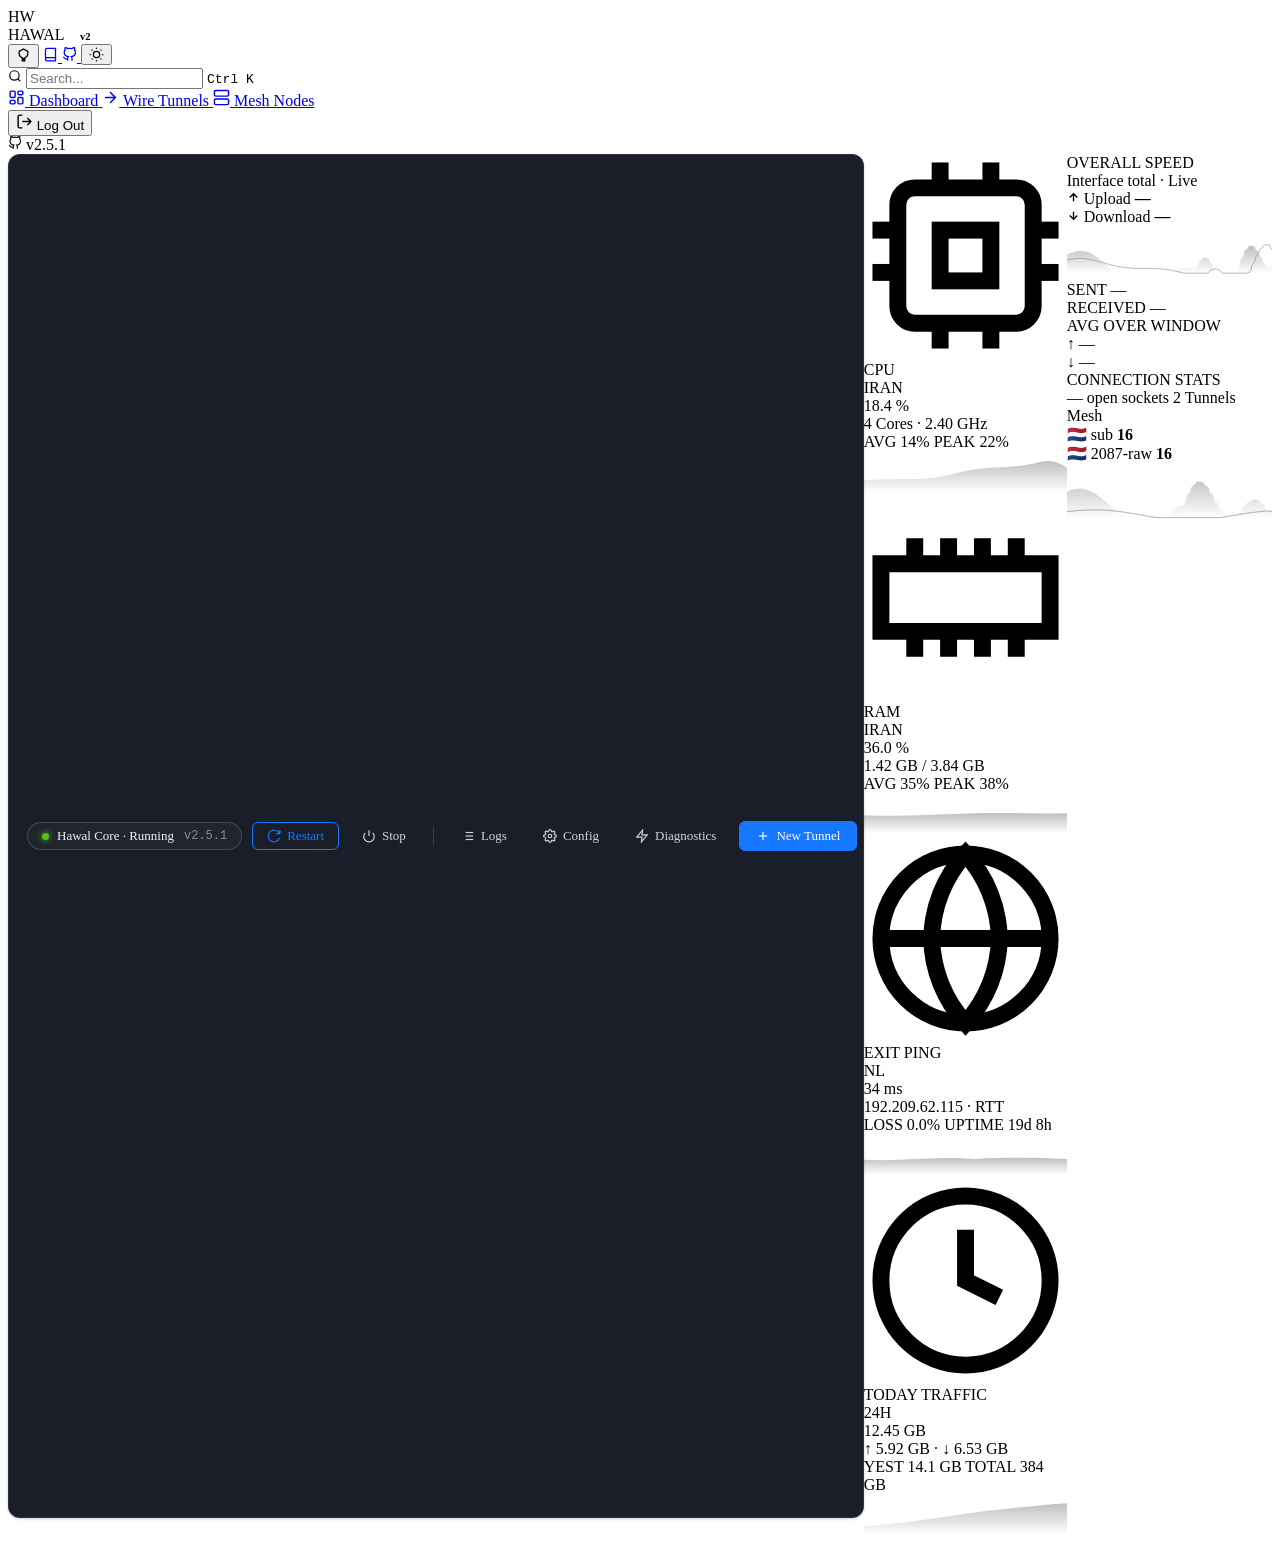
==== commit 8797e7b6: "fix(frontend): remove duplicate topbarNewTunnelBtn identifier that broke JS evaluation" ====
--- a/app/templates/index.html
+++ b/app/templates/index.html
@@ -5194,15 +5194,8 @@
       });
     }
 
-    const topbarNewTunnelBtn = document.getElementById('topbarNewTunnelBtn');
-    if (topbarNewTunnelBtn) {
-      topbarNewTunnelBtn.addEventListener('click', () => {
-        const addTunnelModal = document.getElementById('addTunnelModal');
-        if (addTunnelModal) addTunnelModal.style.display = 'flex';
-      });
-    }
-
     async function checkPanelVersion(force = false, dev = false) {
+
       if (updateModalLatestVersion) {
         updateModalLatestVersion.textContent = 'Checking...';
       }
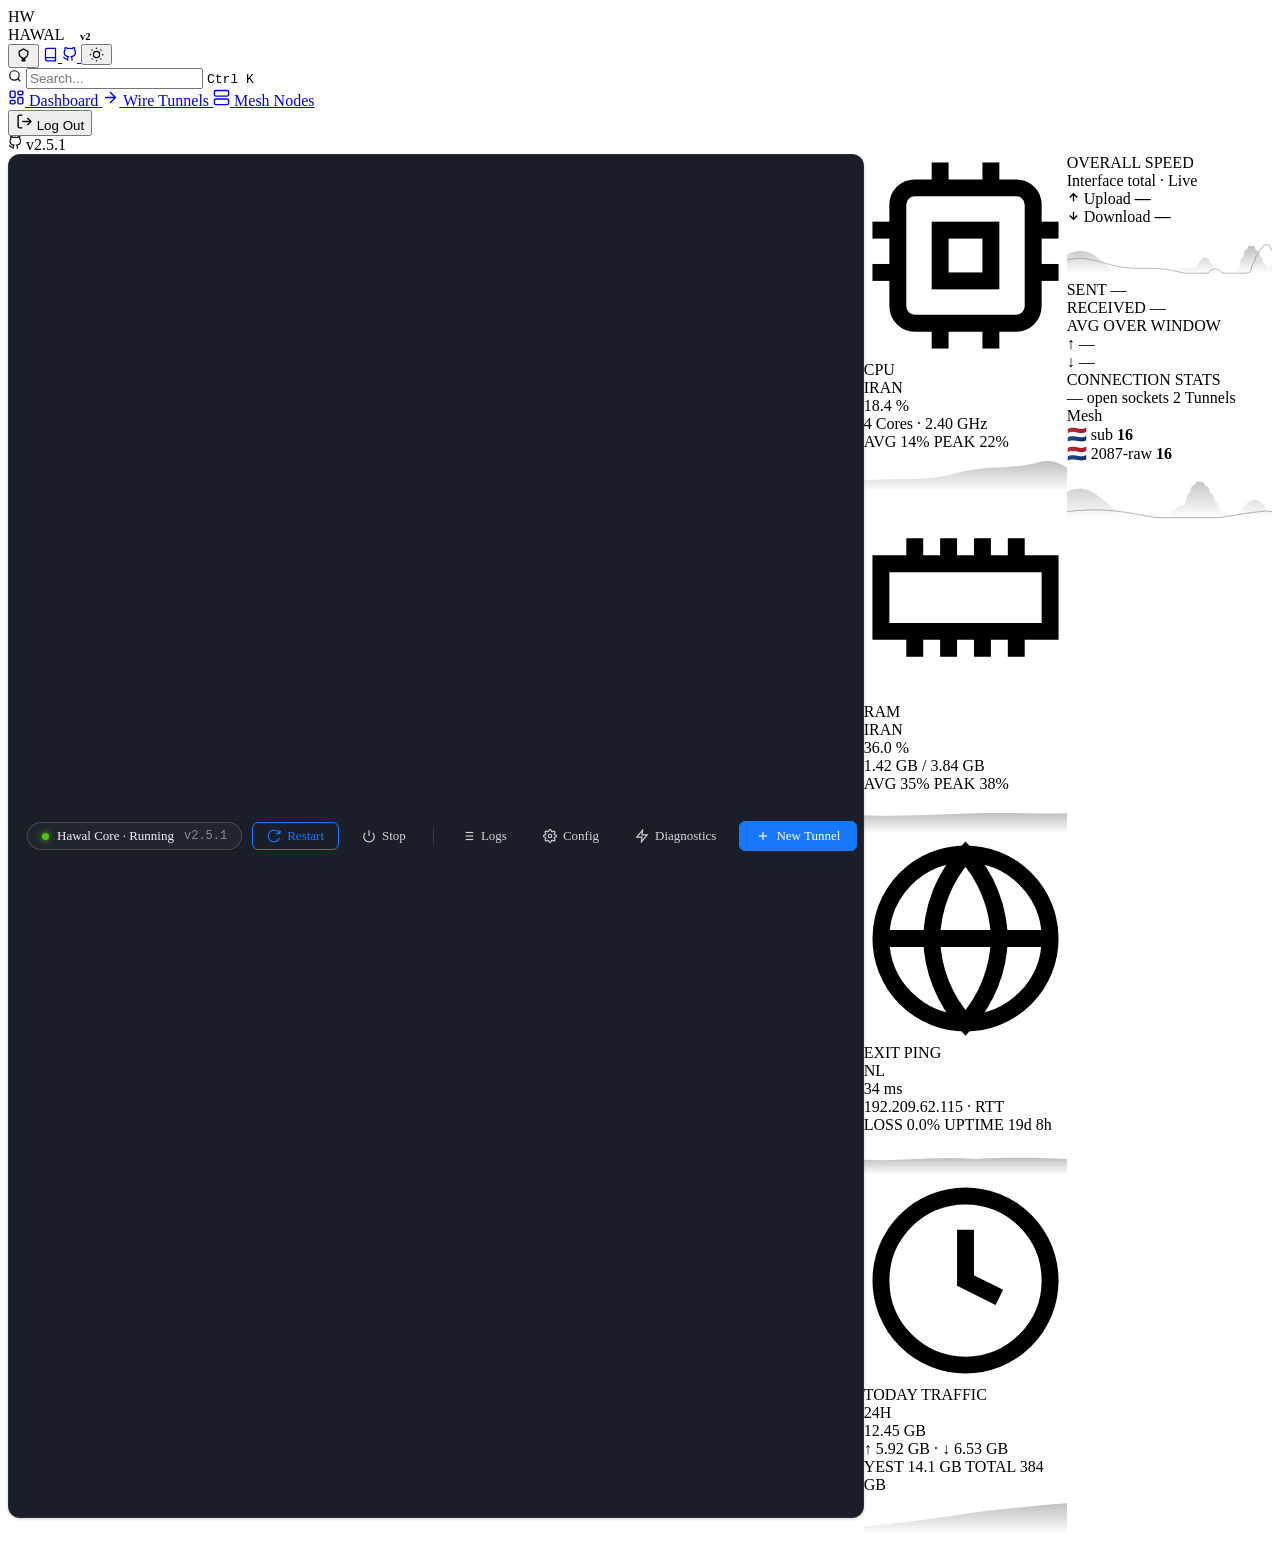
==== commit c48599ae: "fix(panel): dynamic MTU/channel_size persistence across UI, API, and DB (#7)" ====
--- a/app/templates/index.html
+++ b/app/templates/index.html
@@ -2632,6 +2632,13 @@
       if (tunObj && tunObj.kcp_mode) {
         const kcpSel = document.getElementById('cfgPaqetKcp');
         if (kcpSel) kcpSel.value = tunObj.kcp_mode;
+      }
+
+      if (tunObj && tunObj.channel_size) {
+        const paqetMtu = document.getElementById('cfgPaqetMtu');
+        if (paqetMtu) paqetMtu.value = tunObj.channel_size;
+        const hawalMtu = document.getElementById('cfgHawalMtu');
+        if (hawalMtu) hawalMtu.value = tunObj.channel_size;
       }
 
       if (addTunnelForm) addTunnelForm.setAttribute('data-editing-id', tunnelId);
@@ -4969,6 +4976,15 @@
         const client_node_id = document.getElementById('selectClientNode')?.value;
         const kcp_mode = document.getElementById('cfgPaqetKcp')?.value || 'normal';
 
+        let channel_size = null;
+        if (engine === 'paqet') {
+          const rawMtu = parseInt(document.getElementById('cfgPaqetMtu')?.value, 10);
+          if (!isNaN(rawMtu)) channel_size = rawMtu;
+        } else if (engine === 'hawal') {
+          const rawMtu = parseInt(document.getElementById('cfgHawalMtu')?.value, 10);
+          if (!isNaN(rawMtu)) channel_size = rawMtu;
+        }
+
         const portChipsContainer = document.getElementById('portChipsContainer');
         const portChips = portChipsContainer ? Array.from(portChipsContainer.querySelectorAll('.port-chip')).map(c => c.getAttribute('data-port')) : [];
         const ports = portChips.length ? portChips.map(p => `${p}=127.0.0.1:${p}`) : [`${port}=127.0.0.1:${port}`];
@@ -4981,7 +4997,8 @@
               core_type: engine,
               transport: carrier,
               ports: ports,
-              kcp_mode: kcp_mode
+              kcp_mode: kcp_mode,
+              channel_size: channel_size
             });
             showToast(`Tunnel "${remark}" updated successfully.`);
           } else {
@@ -4993,7 +5010,8 @@
               server_node_id: server_node_id,
               client_node_id: client_node_id,
               ports: ports,
-              kcp_mode: kcp_mode
+              kcp_mode: kcp_mode,
+              channel_size: channel_size
             });
             showToast(`Tunnel "${remark}" created successfully.`);
           }
